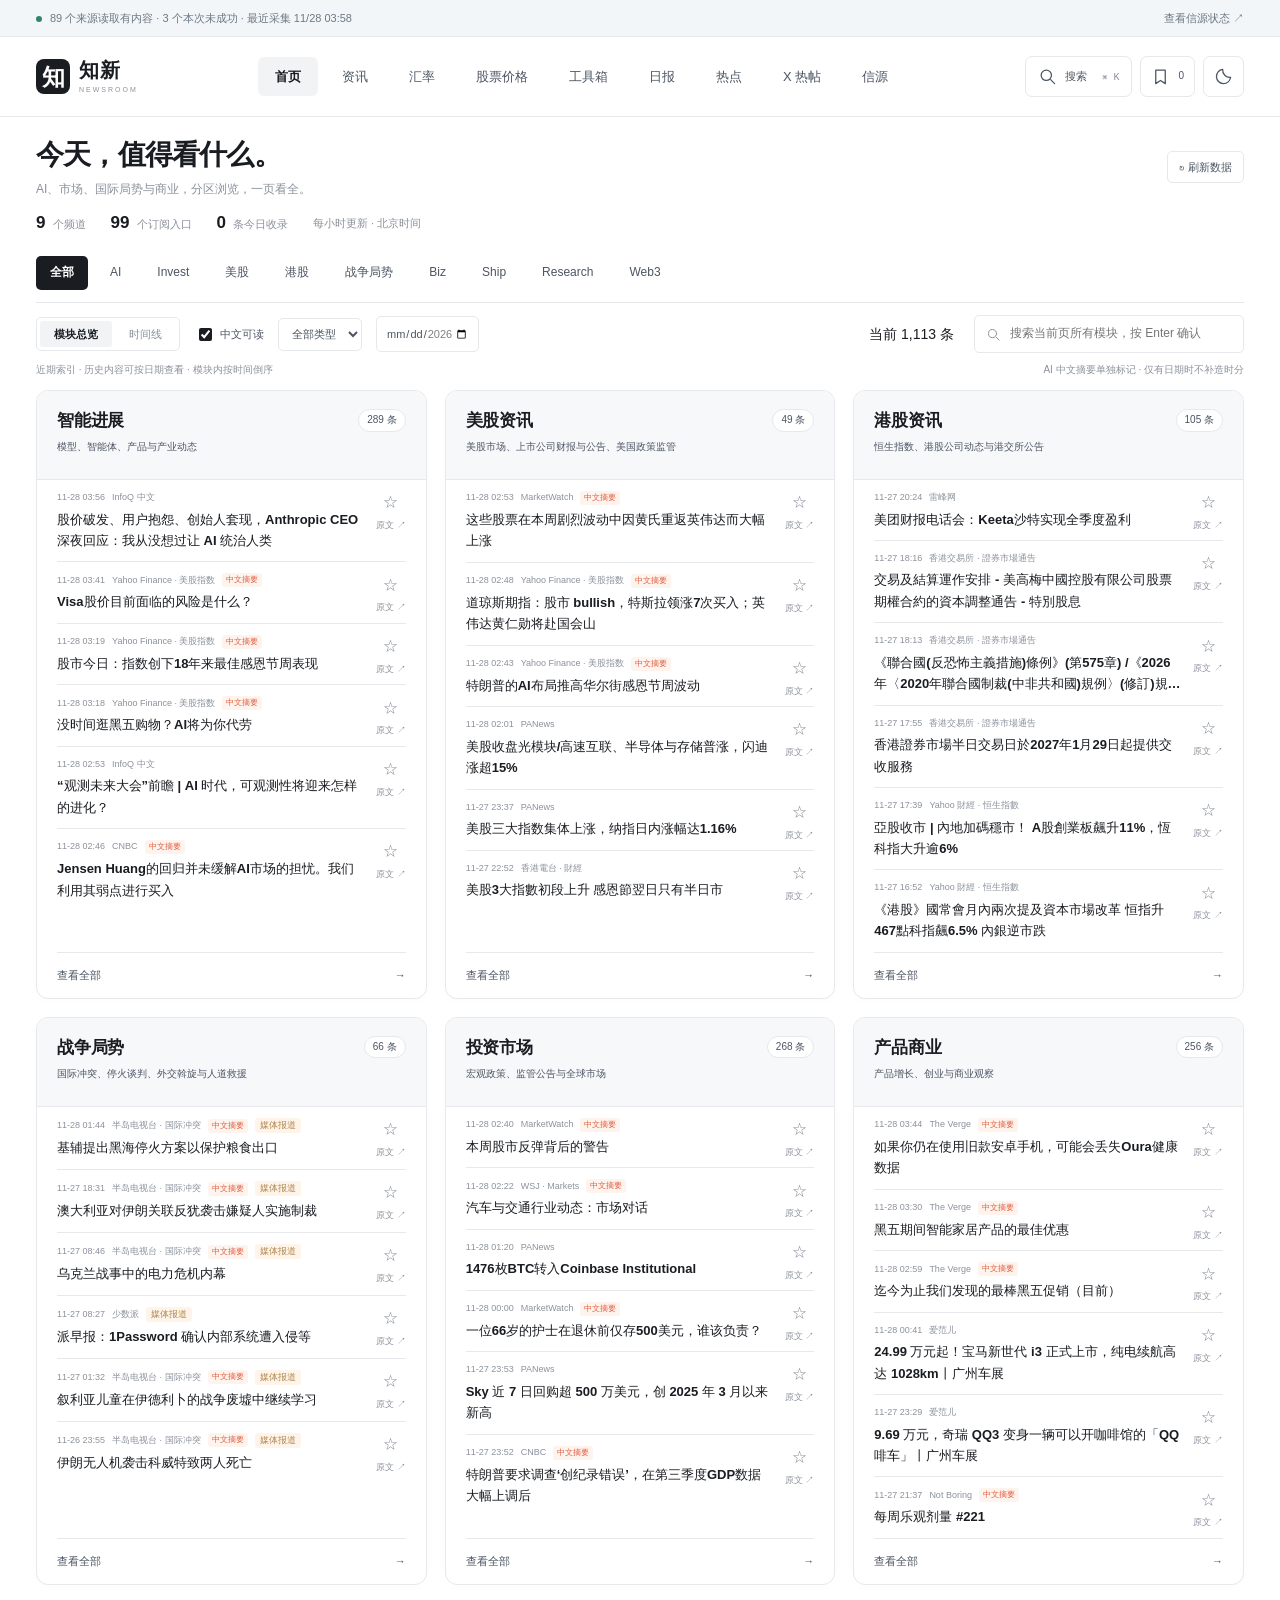
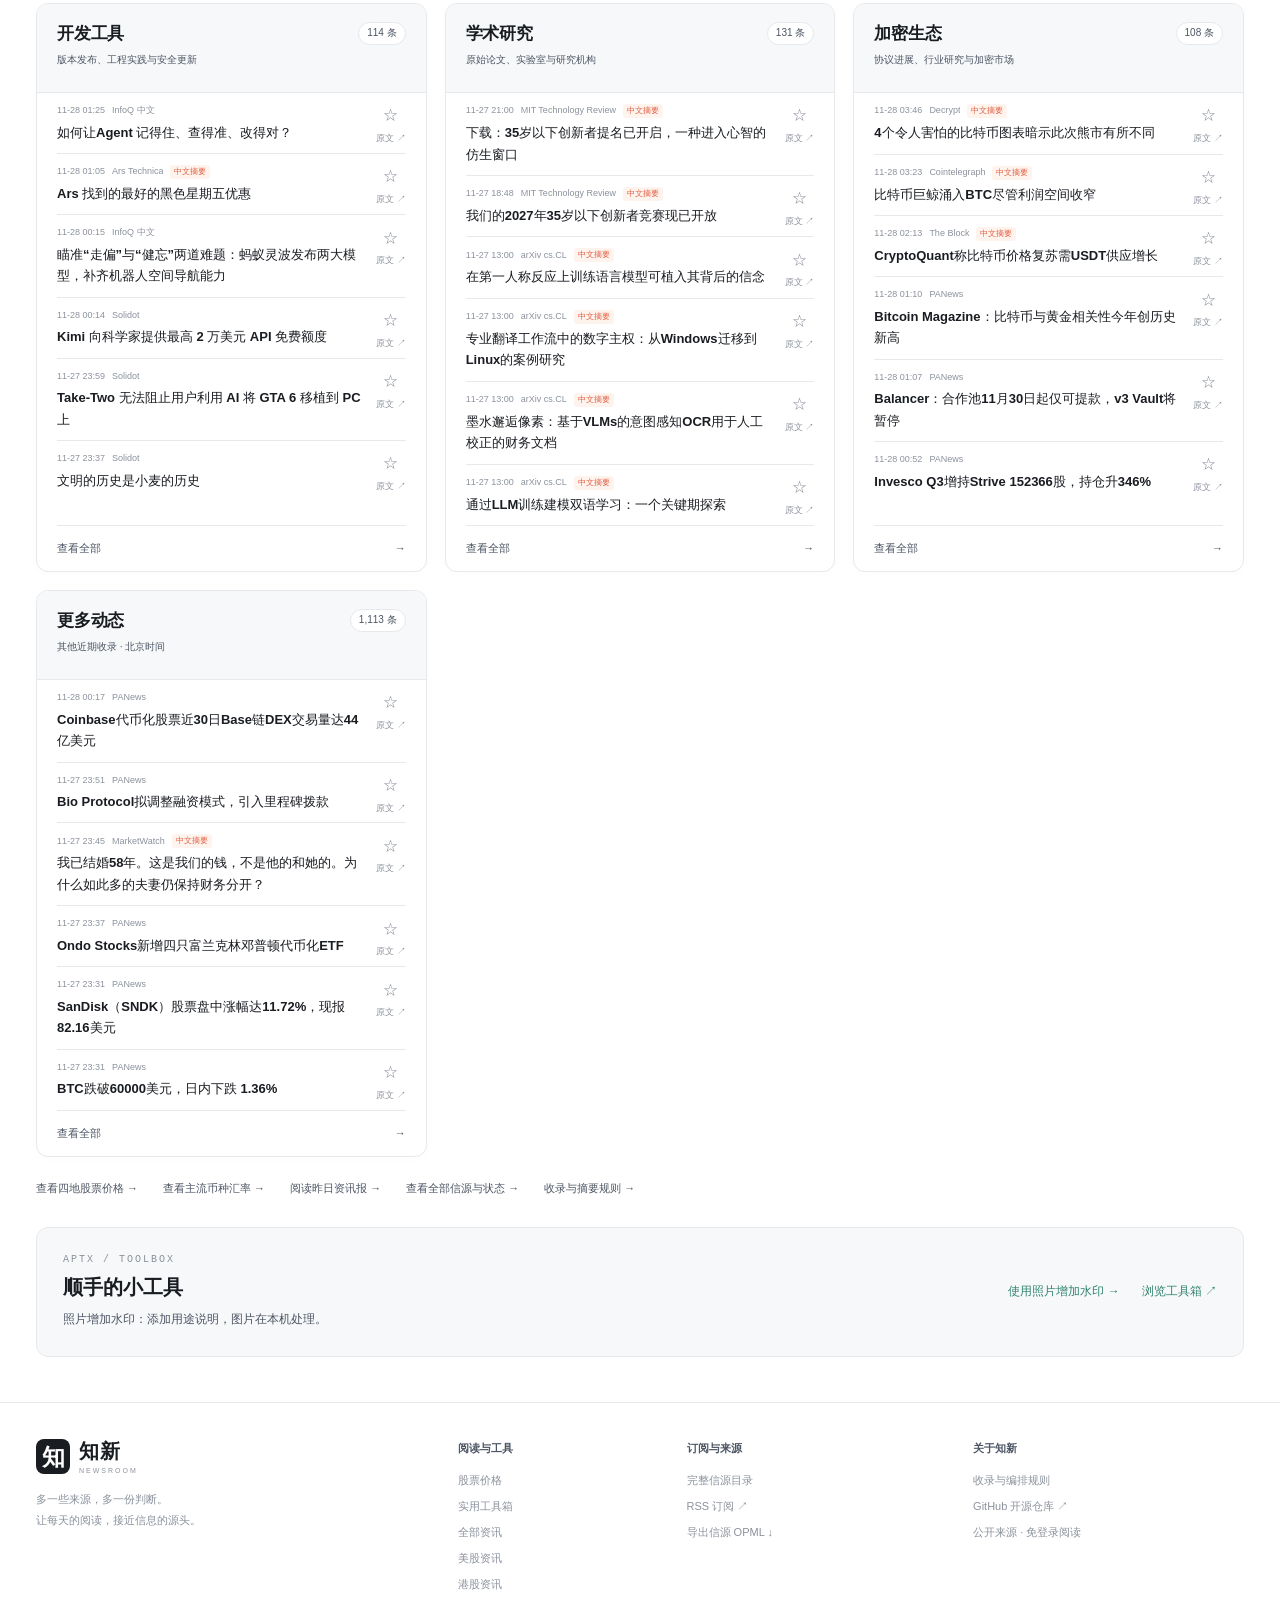
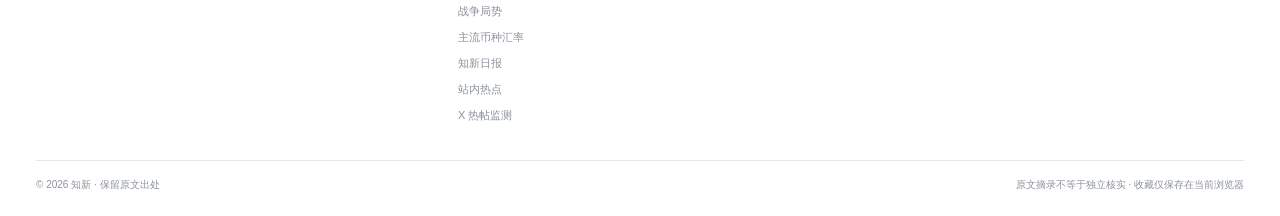
==== site/about/index.html @ 8f441225 "Refresh public AI sources" ====
<!doctype html>
<html lang="zh-CN">
<head><script>if(!document.querySelector("base")){const base=document.createElement("base");base.href="../";document.head.append(base);}</script>
  <script>if(!document.querySelector("base")){const base=document.createElement("base");base.href=new URL("./",location.href).href;document.head.append(base);}</script>
  <meta charset="utf-8">
  <meta name="viewport" content="width=device-width,initial-scale=1">
  <meta name="theme-color" content="#ffffff">
  <meta name="description" content="知新，多源资讯阅读站。汇集 AI、投资、美股、港股、战争局势、商业、开发工具、学术研究与 Web3，保留出处，按日归档。">
  <title>知新 · 多源资讯，每日有新知</title>
  <link rel="icon" href="data:image/svg+xml,%3Csvg xmlns='http://www.w3.org/2000/svg' viewBox='0 0 64 64'%3E%3Crect width='64' height='64' rx='14' fill='%23181a1d'/%3E%3Ctext x='12' y='46' font-size='42' fill='white'%3E知%3C/text%3E%3C/svg%3E">
  <link rel="alternate" type="application/rss+xml" title="知新资讯" href="./feed.xml">
  <link rel="stylesheet" href="./style.css?v=fdb960fe0c2c">
  <script src="./fx.js?v=73ebd5646b31" defer></script>
  <script src="./tools.js?v=283b28b69648" defer></script>
  <script src="./routing.js?v=66fdb86a15b0" defer></script>
  <script src="./stocks.js?v=11ef1272ff9c" defer></script>
  <script src="./app.js?v=699134f57a19" defer></script>
  <script id="fx-bootstrap" type="application/json">{"recent":{"schemaVersion":1,"status":"ok","asOf":"2026-11-27","previousDate":"2026-11-26","base":"EUR","checkedAt":"2026-11-27T19:58:29+00:00","lastSuccessfulAt":"2026-11-27T19:58:29+00:00","source":{"name":"欧洲央行 ECB","url":"https://www.ecb.europa.eu/stats/policy_and_exchange_rates/euro_reference_exchange_rates/html/index.en.html","dataUrl":"https://www.ecb.europa.eu/stats/eurofxref/eurofxref-hist-90d.xml"},"currencies":[{"code":"CNY","name":"人民币"},{"code":"USD","name":"美元"},{"code":"HKD","name":"港币"},{"code":"EUR","name":"欧元"},{"code":"JPY","name":"日元"},{"code":"GBP","name":"英镑"},{"code":"SGD","name":"新加坡元"},{"code":"AUD","name":"澳元"},{"code":"CAD","name":"加元"},{"code":"CHF","name":"瑞士法郎"},{"code":"KRW","name":"韩元"},{"code":"NZD","name":"新西兰元"},{"code":"THB","name":"泰铢"},{"code":"MYR","name":"马来西亚林吉特"},{"code":"INR","name":"印度卢比"}],"longHistory":{"status":"ok","startDate":"2016-01-04","asOf":"2026-11-27"}},"history":{"schemaVersion":1,"asOf":"2026-11-27","startDate":"2025-11-27","codes":["CNY","USD","HKD","JPY","GBP","SGD","AUD","CAD","CHF","KRW","NZD","THB","MYR","INR"],"rows":[["2025-11-27",8.2068,1.1586,9.0118,181.11,0.8754,1.5039,1.7753,1.6273,0.9337,1694.15,2.0277,37.336,4.7873,103.5815],["2025-11-28",8.1836,1.1566,9.002,180.57,0.8752,1.5008,1.7721,1.621,0.9318,1699.81,2.0247,37.237,4.7796,103.4905],["2025-12-01",8.2358,1.1646,9.0703,180.28,0.8778,1.5065,1.774,1.6259,0.9323,1706.31,2.0257,37.186,4.811,104.2823],["2025-12-02",8.2123,1.1614,9.0424,181.26,0.8796,1.5072,1.7723,1.6264,0.9346,1704.82,2.0294,37.182,4.7995,104.4705],["2025-12-03",8.2421,1.1668,9.0826,181.28,0.8766,1.5101,1.77,1.627,0.9336,1708.78,2.0292,37.209,4.8107,105.2075],["2025-12-04",8.2498,1.1666,9.0801,180.55,0.8745,1.5115,1.7657,1.6299,0.934,1716.69,2.0236,37.395,4.7971,104.843],["2025-12-05",8.2333,1.1645,9.0652,180.76,0.8727,1.5084,1.7546,1.623,0.9365,1714.82,2.0158,37.095,4.7873,104.733],["2025-12-08",8.2378,1.1655,9.0681,181.29,0.8746,1.5107,1.7549,1.609,0.9388,1708.85,2.013,37.121,4.7937,104.945],["2025-12-09",8.2207,1.1637,9.056,181.96,0.8735,1.5091,1.7532,1.6114,0.9385,1708.91,2.0111,37.07,4.7886,104.55],["2025-12-10",8.2165,1.1634,9.0532,182.32,0.8741,1.5079,1.7513,1.6108,0.9356,1710.16,2.0126,37.048,4.7909,104.6008],["2025-12-11",8.2678,1.1714,9.1154,182.25,0.8751,1.5147,1.7601,1.6164,0.9333,1723.29,2.0155,37.186,4.8145,105.8005],["2025-12-12",8.2759,1.1731,9.1332,182.99,0.8767,1.5152,1.7594,1.6139,0.9333,1732.81,2.0189,37.0,4.8103,106.1955],["2025-12-15",8.2824,1.1753,9.1462,182.32,0.8779,1.5148,1.7669,1.6169,0.9355,1721.99,2.029,36.993,4.8099,106.653],["2025-12-16",8.293,1.1776,9.1609,182.07,0.8764,1.5176,1.7737,1.6206,0.9351,1734.89,2.0346,37.071,4.8111,107.069],["2025-12-17",8.2569,1.1722,9.1207,182.38,0.8785,1.5142,1.7704,1.6165,0.9332,1734.13,2.0294,36.942,4.7925,105.9275],["2025-12-18",8.2517,1.1719,9.119,182.55,0.8746,1.5129,1.7734,1.6161,0.9316,1731.18,2.0324,36.862,4.7884,105.7785],["2025-12-19",8.2465,1.1712,9.113,184.15,0.876,1.5143,1.7739,1.6155,0.9318,1731.88,2.041,36.846,4.775,105.054],["2025-12-22",8.265,1.1745,9.1362,184.77,0.8742,1.515,1.7667,1.6168,0.9316,1738.72,2.0283,36.586,4.7896,105.29],["2025-12-23",8.2833,1.1786,9.1674,183.89,0.8729,1.5153,1.7607,1.6148,0.9287,1745.36,2.0189,36.666,4.7898,105.5479],["2025-12-24",8.2679,1.1787,9.1655,183.83,0.8729,1.5135,1.7587,1.6128,0.9284,1707.04,2.0197,36.593,4.7678,105.7755],["2025-12-29",8.2438,1.1766,9.1467,183.97,0.8726,1.5122,1.7583,1.6106,0.9293,1690.95,2.0295,36.992,4.777,105.776],["2025-12-30",8.2216,1.1757,9.1511,183.48,0.8712,1.5095,1.7543,1.6104,0.9293,1697.65,2.0278,36.935,4.7581,105.58],["2025-12-31",8.2262,1.175,9.1464,184.09,0.8726,1.5105,1.7581,1.6088,0.9314,1696.94,2.038,37.218,4.7682,105.5965],["2026-01-02",8.1973,1.1721,9.1329,183.94,0.8719,1.5077,1.7508,1.6097,0.9296,1693.53,2.0317,36.792,4.7517,105.719],["2026-01-05",8.1478,1.1664,9.0822,182.93,0.8676,1.5018,1.7492,1.6087,0.9289,1690.44,2.0296,36.596,4.7502,105.316],["2026-01-06",8.1766,1.1707,9.1172,183.14,0.8663,1.4984,1.7422,1.6129,0.9287,1695.93,2.0232,36.608,4.7378,105.5405],["2026-01-07",8.1685,1.1684,9.0976,182.91,0.8664,1.4972,1.7367,1.6135,0.9304,1691.47,2.02,36.606,4.7414,104.9835],["2026-01-08",8.1513,1.1675,9.0981,182.97,0.8687,1.4995,1.7433,1.6183,0.9312,1695.57,2.0313,36.823,4.743,104.988],["2026-01-09",8.1288,1.1642,9.0763,183.52,0.8677,1.4984,1.7441,1.6163,0.9314,1699.55,2.0339,36.632,4.7424,105.0335],["2026-01-12",8.1529,1.1692,9.1156,184.42,0.8674,1.5019,1.7409,1.6219,0.9313,1715.11,2.027,36.508,4.7499,105.419],["2026-01-13",8.1294,1.1654,9.0925,185.12,0.866,1.5006,1.7394,1.6172,0.9311,1717.89,2.0231,36.681,4.7286,105.1478],["2026-01-14",8.1247,1.1651,9.0841,184.82,0.8668,1.5007,1.745,1.6169,0.9333,1719.0,2.0303,36.672,4.7163,105.2118],["2026-01-15",8.0988,1.1624,9.0657,184.31,0.8674,1.4969,1.7382,1.6162,0.9314,1706.77,2.0246,36.494,4.715,104.9647],["2026-01-16",8.0967,1.1617,9.0613,183.67,0.867,1.4962,1.7344,1.6135,0.9313,1711.1,2.0179,36.535,4.7136,105.397],["2026-01-19",8.0991,1.1631,9.0685,183.69,0.8671,1.4946,1.7342,1.6149,0.9282,1713.48,2.0098,36.353,4.7164,105.6965],["2026-01-20",8.1614,1.1728,9.1456,185.18,0.8722,1.5045,1.742,1.6215,0.9268,1731.99,2.0098,36.456,4.7551,106.677],["2026-01-21",8.1749,1.1739,9.1532,185.23,0.8744,1.5045,1.734,1.6192,0.9268,1719.32,2.0019,36.47,4.7508,107.5775],["2026-01-22",8.1658,1.1706,9.1283,185.88,0.8722,1.5026,1.7197,1.6171,0.9283,1718.11,1.991,36.675,4.7292,107.216],["2026-01-23",8.1778,1.1742,9.1561,185.71,0.8681,1.5016,1.7104,1.6161,0.9277,1723.2,1.9855,36.594,4.7033,107.864],["2026-01-26",8.2312,1.1836,9.2289,182.52,0.8675,1.5044,1.7133,1.623,0.9223,1713.58,1.9877,36.869,4.6936,108.6115],["2026-01-27",8.2964,1.1929,9.3046,182.92,0.8683,1.5096,1.7167,1.6316,0.9197,1719.21,1.9907,37.022,4.7149,109.288],["2026-01-28",8.3176,1.1974,9.3415,182.76,0.8685,1.5108,1.7107,1.6242,0.9188,1710.88,1.9859,37.251,4.6926,110.093],["2026-01-29",8.3132,1.1968,9.3407,183.48,0.8662,1.5128,1.6935,1.6186,0.9182,1712.42,1.9689,37.34,4.7004,110.007],["2026-01-30",8.2834,1.1919,9.3067,183.59,0.8662,1.5111,1.7001,1.612,0.9157,1719.47,1.966,37.455,4.7044,109.5825],["2026-02-02",8.221,1.184,9.2484,183.59,0.8658,1.5055,1.7042,1.6157,0.9199,1719.74,1.9705,37.432,4.6673,108.417],["2026-02-03",8.1877,1.1801,9.2201,183.92,0.8623,1.4994,1.683,1.6116,0.9173,1709.44,1.9532,37.25,4.6407,106.371],["2026-02-04",8.2051,1.182,9.2334,185.15,0.8616,1.5027,1.6814,1.6138,0.9168,1720.7,1.9602,37.39,4.6476,106.8698],["2026-02-05",8.1869,1.1798,9.2171,185.11,0.8691,1.5021,1.6922,1.6144,0.9161,1728.58,1.9676,37.488,4.6567,106.546],["2026-02-06",8.1838,1.1794,9.2152,185.27,0.8679,1.5016,1.688,1.6118,0.9175,1730.68,1.9673,37.269,4.6557,106.9265],["2026-02-09",8.2281,1.1886,9.2888,185.65,0.8701,1.5067,1.6843,1.6174,0.915,1737.79,1.9685,37.055,4.6765,107.8375],["2026-02-10",8.2245,1.1894,9.2983,184.51,0.8695,1.5061,1.683,1.6141,0.9123,1738.48,1.9687,37.151,4.6666,107.6878],["2026-02-11",8.2245,1.19,9.3013,182.79,0.8699,1.5027,1.6737,1.6138,0.9136,1727.84,1.9637,36.991,4.6589,107.9515],["2026-02-12",8.1944,1.1874,9.2815,182.52,0.8711,1.4984,1.6678,1.6128,0.9142,1707.82,1.9588,36.809,4.6338,107.565],["2026-02-13",8.195,1.1862,9.2725,181.83,0.8716,1.4992,1.6824,1.6161,0.9121,1715.78,1.9693,36.861,4.6351,107.481],["2026-02-16",8.1902,1.1855,9.265,181.79,0.869,1.4962,1.6731,1.6155,0.9129,1708.8,1.9623,36.863,4.6235,107.5625],["2026-02-17",8.1702,1.1826,9.2428,181.06,0.8733,1.4946,1.6776,1.6149,0.9116,1709.83,1.9623,37.021,4.6121,107.2565],["2026-02-18",8.1833,1.1845,9.2565,181.99,0.8724,1.4971,1.6748,1.6164,0.9124,1712.66,1.973,37.016,4.6196,107.425],["2026-02-19",8.1197,1.1753,9.1846,182.05,0.8738,1.4916,1.6698,1.6107,0.9119,1703.81,1.9728,36.722,4.5937,107.183],["2026-02-20",8.1294,1.1767,9.1961,182.63,0.8728,1.4931,1.6697,1.6112,0.9132,1705.81,1.9763,36.719,4.5927,107.0155],["2026-02-23",8.1412,1.1784,9.2136,182.44,0.8734,1.4923,1.6669,1.6132,0.9145,1701.08,1.975,36.56,4.5852,107.115],["2026-02-24",8.1046,1.1777,9.2126,183.53,0.8731,1.4925,1.6718,1.6148,0.912,1699.77,1.9783,36.573,4.586,107.0865],["2026-02-25",8.095,1.1784,9.2157,184.7,0.8714,1.4906,1.6617,1.6133,0.913,1682.64,1.9727,36.642,4.5852,107.167],["2026-02-26",8.0823,1.1814,9.2417,184.37,0.8719,1.4922,1.6592,1.6155,0.914,1684.25,1.9721,36.694,4.5909,107.421],["2026-02-27",8.0961,1.1805,9.2359,184.13,0.8763,1.4942,1.6612,1.6139,0.9104,1702.25,1.9731,36.696,4.5933,107.5205],["2026-03-02",8.0512,1.1698,9.1509,184.19,0.8739,1.49,1.6579,1.5991,0.9117,1710.38,1.9709,36.86,4.5938,107.317],["2026-03-03",8.017,1.1606,9.0552,182.98,0.8717,1.4833,1.6534,1.5883,0.9107,1715.95,1.9688,36.861,4.5797,106.9525],["2026-03-04",8.0347,1.1649,9.1064,183.02,0.8705,1.4844,1.6503,1.591,0.9082,1706.34,1.9674,36.671,4.5915,107.2678],["2026-03-05",8.0177,1.1618,9.0863,183.03,0.8695,1.4839,1.649,1.5828,0.9064,1714.57,1.9623,36.788,4.581,106.4773],["2026-03-06",7.9825,1.1561,9.04,182.57,0.86693,1.481,1.6501,1.5782,0.9045,1717.02,1.9687,36.966,4.562,106.1745],["2026-03-09",7.9929,1.1555,9.0311,183.15,0.8653,1.4792,1.6465,1.568,0.9008,1716.06,1.9563,37.057,4.5792,106.65],["2026-03-10",8.0057,1.1641,9.1075,183.67,0.86545,1.481,1.6355,1.5777,0.9027,1711.37,1.9596,36.815,4.5691,107.05],["2026-03-11",7.9518,1.1581,9.0642,183.63,0.86363,1.4757,1.6195,1.5742,0.9031,1710.64,1.9571,36.787,4.5357,106.629],["2026-03-12",7.9316,1.1547,9.038,183.43,0.86243,1.4726,1.619,1.5706,0.9028,1709.93,1.9588,36.875,4.5345,106.4745],["2026-03-13",7.9145,1.1476,8.9827,182.85,0.86503,1.4685,1.6293,1.5726,0.9034,1711.87,1.9691,36.953,4.5198,106.0205],["2026-03-16",7.9154,1.1478,8.9881,182.66,0.86408,1.4676,1.6272,1.5703,0.9041,1711.08,1.9647,37.143,4.5114,105.8818],["2026-03-17",7.9412,1.1531,9.0355,183.29,0.8643,1.4723,1.6227,1.5804,0.9068,1714.87,1.9693,37.268,4.5178,106.5055],["2026-03-18",7.9214,1.15,9.0135,183.49,0.86393,1.4734,1.6305,1.5774,0.9073,1729.08,1.9763,37.565,4.504,106.83],["2026-03-19",7.9279,1.1489,8.9966,182.46,0.86388,1.4744,1.6403,1.577,0.9121,1725.2,1.98,37.805,4.5259,107.133],["2026-03-20",7.9664,1.1555,9.0545,183.46,0.86438,1.4793,1.6351,1.5849,0.9096,1734.17,1.9723,37.854,4.5521,108.175],["2026-03-23",7.9916,1.1596,9.0819,183.86,0.8642,1.4791,1.6519,1.5896,0.9124,1724.93,1.9836,37.403,4.5682,108.099],["2026-03-24",7.977,1.1572,9.0575,183.91,0.86541,1.4819,1.6652,1.591,0.9145,1734.48,1.9895,37.794,4.5785,108.597],["2026-03-25",7.9979,1.1592,9.0637,184.27,0.86558,1.4829,1.6647,1.5977,0.9153,1735.94,1.9921,37.778,4.5962,108.9005],["2026-03-26",7.9737,1.1539,9.0281,184.19,0.86515,1.4821,1.6693,1.5964,0.9151,1738.14,1.9958,37.963,4.6087,108.6045],["2026-03-27",7.9626,1.1517,9.0223,184.16,0.8672,1.4831,1.6731,1.5974,0.9178,1740.79,2.0019,37.949,4.6218,109.1945],["2026-03-30",7.937,1.1484,8.9969,183.12,0.86803,1.4812,1.674,1.5987,0.9187,1742.93,2.0068,37.731,4.6258,108.7686],["2026-03-31",7.9341,1.1498,9.0136,183.39,0.86833,1.4811,1.6693,1.6022,0.9194,1753.22,2.0061,37.667,4.6555,107.8788],["2026-04-01",7.9771,1.1605,9.0955,183.73,0.87113,1.4875,1.6689,1.6124,0.9191,1746.33,2.0102,37.728,4.6733,108.424],["2026-04-02",7.9495,1.1525,9.0325,183.94,0.87253,1.4834,1.6771,1.603,0.9213,1747.94,2.0191,37.762,4.6549,107.3],["2026-04-07",7.9251,1.1557,9.0564,184.73,0.87258,1.4847,1.6665,1.6078,0.9242,1730.56,2.0267,37.687,4.6586,107.4895],["2026-04-08",7.9948,1.1706,9.1685,185.13,0.86893,1.49,1.6589,1.6225,0.9223,1725.73,2.0055,37.313,4.6543,107.9533],["2026-04-09",7.9863,1.1685,9.1551,185.7,0.87053,1.4891,1.6593,1.6175,0.924,1728.78,2.0019,37.503,4.6541,108.2738],["2026-04-10",7.9967,1.1711,9.1729,186.43,0.87105,1.4919,1.6561,1.6187,0.9241,1737.06,2.0034,37.592,4.6434,108.7795],["2026-04-13",7.9827,1.1684,9.1507,186.75,0.87058,1.4912,1.661,1.6177,0.9242,1740.86,2.0081,37.728,4.6444,109.047],["2026-04-14",8.0379,1.1793,9.2372,187.33,0.86913,1.4993,1.6558,1.6225,0.921,1734.18,1.9992,37.791,4.6594,109.7765],["2026-04-15",8.0353,1.178,9.2289,187.41,0.86935,1.4991,1.6507,1.6235,0.922,1740.02,1.9978,37.808,4.659,110.0695],["2026-04-16",8.0368,1.1782,9.2195,187.31,0.86993,1.4985,1.6425,1.6174,0.923,1739.62,1.9986,37.685,4.6586,109.8595],["2026-04-17",8.0483,1.1797,9.2382,187.72,0.87168,1.5009,1.6438,1.6129,0.9231,1744.76,2.0032,37.839,4.6628,109.5025],["2026-04-20",8.0176,1.176,9.2105,186.88,0.87045,1.4952,1.6432,1.6105,0.9189,1729.01,2.0003,37.72,4.6481,109.4525],["2026-04-21",8.0202,1.1767,9.214,187.14,0.87035,1.4961,1.6423,1.607,0.9172,1729.57,1.9907,37.696,4.6491,110.0275],["2026-04-22",8.0071,1.1733,9.1892,186.81,0.86903,1.4945,1.6404,1.6034,0.9175,1734.2,1.9866,37.786,4.6375,110.0605],["2026-04-23",7.9928,1.1694,9.16,186.5,0.86575,1.4919,1.6347,1.5986,0.9177,1729.96,1.9861,37.836,4.6349,110.052],["2026-04-24",8.0067,1.1712,9.1763,186.71,0.86803,1.4949,1.6393,1.6023,0.9199,1729.91,1.9939,37.918,4.6438,110.3885],["2026-04-27",8.0165,1.1749,9.208,187.06,0.8658,1.4954,1.6337,1.5979,0.921,1728.54,1.9851,37.946,4.6438,110.6745],["2026-04-28",7.9877,1.168,9.1527,186.58,0.86715,1.493,1.6327,1.5974,0.9238,1725.01,1.9905,38.024,4.6159,110.426],["2026-04-29",7.9993,1.1706,9.1736,187.05,0.86643,1.4952,1.6344,1.6007,0.9236,1730.59,1.9981,38.226,4.6268,111.0315],["2026-04-30",7.991,1.1702,9.1662,183.21,0.86625,1.4934,1.6371,1.5994,0.919,1728.39,1.9957,38.084,4.6457,111.0695],["2026-05-04",7.9914,1.17,9.1647,183.83,0.86358,1.4927,1.6289,1.593,0.9173,1722.28,1.9874,38.171,4.625,111.2585],["2026-05-05",7.9818,1.1686,9.1577,184.42,0.86343,1.4925,1.6299,1.591,0.9165,1721.29,1.9876,38.143,4.6306,111.35],["2026-05-06",8.0113,1.1762,9.2163,183.74,0.8637,1.4917,1.6238,1.5999,0.9165,1703.26,1.9713,37.856,4.6166,111.2865],["2026-05-07",8.0058,1.177,9.218,184.07,0.8641,1.4898,1.6219,1.604,0.9157,1707.4,1.9686,37.835,4.6021,110.938],["2026-05-08",7.9989,1.1761,9.2067,184.37,0.8641,1.4911,1.6259,1.6063,0.9156,1725.08,1.9735,37.897,4.6115,111.1285],["2026-05-11",7.9961,1.1765,9.2112,184.87,0.86488,1.4938,1.6249,1.6079,0.9163,1732.87,1.9785,38.136,4.6148,112.1385],["2026-05-12",7.9726,1.1738,9.1887,184.98,0.86803,1.4937,1.6252,1.6088,0.9172,1747.64,1.9743,38.055,4.6177,112.2585],["2026-05-13",7.9556,1.1715,9.1735,184.83,0.86713,1.4904,1.6158,1.6039,0.9155,1743.87,1.9749,37.88,4.6046,112.0793],["2026-05-14",7.94,1.1702,9.1662,184.83,0.86618,1.4901,1.6162,1.606,0.915,1745.62,1.9734,37.815,4.6006,112.0675],["2026-05-15",7.9194,1.1628,9.1065,184.36,0.8705,1.4884,1.6265,1.5995,0.9144,1743.76,1.9908,37.989,4.5942,111.594],["2026-05-18",7.9209,1.1648,9.1211,184.93,0.8702,1.4895,1.6256,1.6006,0.9144,1744.64,1.9858,37.967,4.6324,112.2285],["2026-05-19",7.9087,1.162,9.1015,184.89,0.86671,1.4887,1.6327,1.5985,0.915,1753.17,1.988,37.951,4.6219,112.1815],["2026-05-20",7.8912,1.16,9.0861,184.48,0.86555,1.4852,1.6271,1.5959,0.9165,1746.31,1.9841,37.903,4.6052,112.317],["2026-05-21",7.8899,1.1599,9.0873,184.59,0.86433,1.4848,1.6273,1.5972,0.9145,1749.99,1.9802,37.911,4.5961,111.5885],["2026-05-22",7.8791,1.1595,9.0865,184.53,0.86418,1.4846,1.6283,1.6002,0.9119,1759.6,1.9817,37.875,4.6009,110.9585],["2026-05-25",7.899,1.1643,9.1214,185.04,0.86255,1.4873,1.624,1.6082,0.9099,1762.46,1.982,37.816,4.6019,110.887],["2026-05-26",7.8939,1.1634,9.1161,185.22,0.86375,1.4866,1.6236,1.6069,0.9136,1751.27,1.9913,37.997,4.6129,111.32],["2026-05-27",7.8923,1.1637,9.1173,185.52,0.86618,1.4869,1.6321,1.6099,0.9153,1745.2,1.9774,37.96,4.6141,111.365],["2026-05-28",7.8762,1.1617,9.1015,185.24,0.86665,1.4865,1.6318,1.6094,0.9167,1745.84,1.9713,37.988,4.6212,111.1705],["2026-05-29",7.8793,1.1644,9.1238,185.45,0.86723,1.487,1.6238,1.6074,0.9111,1753.9,1.9491,37.866,4.6168,110.6195],["2026-06-01",7.8786,1.1646,9.1271,185.74,0.86493,1.4881,1.6234,1.6106,0.9128,1756.96,1.9558,37.914,4.6176,110.629],["2026-06-02",7.8778,1.1649,9.1298,186.09,0.86465,1.4892,1.6221,1.6119,0.9149,1767.33,1.9618,37.958,4.6188,110.9845],["2026-06-03",7.862,1.1614,9.1012,185.66,0.8637,1.489,1.6218,1.6094,0.9167,1778.09,1.9695,38.007,4.6392,111.1575],["2026-06-04",7.8848,1.164,9.1185,186.01,0.8649,1.4929,1.6297,1.6176,0.9168,1783.85,1.9791,37.949,4.6711,111.4945],["2026-06-05",7.8752,1.164,9.1185,186.08,0.86433,1.4939,1.6301,1.6159,0.9175,1793.64,1.9806,37.987,4.6886,110.5215],["2026-06-08",7.8263,1.154,9.0427,184.6,0.8636,1.4855,1.6311,1.6083,0.9187,1763.26,1.9792,37.811,4.7008,110.4475],["2026-06-09",7.8367,1.1573,9.0691,185.35,0.8634,1.4873,1.6391,1.6111,0.9206,1765.44,1.981,37.994,4.6998,110.3495],["2026-06-10",7.8243,1.1539,9.0426,185.19,0.86228,1.4866,1.6475,1.6073,0.9222,1759.12,1.9879,38.027,4.6964,109.9275],["2026-06-11",7.8191,1.1537,9.041,185.21,0.8633,1.4857,1.6487,1.6127,0.9221,1764.62,1.994,38.014,4.6921,110.484],["2026-06-12",7.822,1.1567,9.0633,185.3,0.86305,1.4854,1.6442,1.618,0.9217,1758.43,1.986,37.876,4.6933,110.0195],["2026-06-15",7.8429,1.1607,9.093,185.93,0.86483,1.4882,1.6424,1.6228,0.9212,1757.65,1.9882,37.781,4.7014,109.9355],["2026-06-16",7.8334,1.1594,9.0821,185.94,0.86471,1.4866,1.6411,1.6248,0.9224,1749.36,1.9906,37.698,4.7164,109.6335],["2026-06-17",7.8349,1.1591,9.0821,185.82,0.86463,1.4876,1.6418,1.6241,0.9193,1758.45,1.9952,37.804,4.7152,109.5745],["2026-06-18",7.7609,1.1461,8.9827,184.44,0.86638,1.4795,1.6362,1.6189,0.9218,1763.72,1.9889,37.581,4.7191,108.1155],["2026-06-19",7.7624,1.1467,8.9887,184.88,0.86653,1.4804,1.6348,1.6228,0.9248,1757.1,1.9967,37.681,4.7439,108.1675],["2026-06-22",7.7612,1.1456,8.981,185.33,0.86468,1.481,1.6346,1.6223,0.9257,1760.88,1.9991,37.702,4.7531,108.473],["2026-06-23",7.7303,1.1392,8.9313,184.02,0.862,1.4763,1.6423,1.6162,0.9225,1749.98,2.0065,37.821,4.7169,107.928],["2026-06-24",7.7236,1.134,8.891,183.35,0.86165,1.4722,1.6436,1.614,0.9216,1753.65,2.0096,37.91,4.6925,107.3605],["2026-06-25",7.7105,1.1342,8.8928,183.57,0.86183,1.4719,1.6454,1.6151,0.9223,1749.98,2.0115,37.882,4.6701,107.0635],["2026-06-26",7.7506,1.1401,8.9408,184.3,0.86253,1.4755,1.6518,1.6169,0.9218,1751.73,2.0181,38.051,4.6602,107.6305],["2026-06-29",7.7492,1.1406,8.9449,184.62,0.86215,1.4754,1.6531,1.6201,0.9222,1760.8,2.0175,37.919,4.6434,107.838],["2026-06-30",7.7314,1.1394,8.935,185.08,0.86178,1.4754,1.6544,1.622,0.9224,1767.08,2.0136,37.862,4.6544,107.8565],["2026-07-01",7.7342,1.1383,8.9287,185.21,0.85973,1.4762,1.6518,1.6191,0.9234,1773.57,2.0069,38.002,4.6602,108.4215],["2026-07-02",7.7388,1.1399,8.9414,184.19,0.85665,1.4756,1.6546,1.6203,0.92,1765.53,2.0101,37.976,4.6508,108.7435],["2026-07-03",7.7634,1.1448,8.9791,184.48,0.8572,1.4774,1.65,1.6258,0.919,1752.95,2.0049,37.933,4.6605,109.002],["2026-07-06",7.7573,1.1415,8.9528,185.31,0.85538,1.4765,1.6462,1.6236,0.9201,1747.72,2.0079,38.04,4.663,108.9035],["2026-07-07",7.767,1.1433,8.9661,185.09,0.85411,1.4764,1.6455,1.6255,0.9218,1731.47,2.0088,38.026,4.6532,108.582],["2026-07-08",7.755,1.1404,8.9395,185.3,0.85435,1.4757,1.6471,1.6176,0.9222,1720.95,2.0019,38.141,4.6494,108.9765],["2026-07-09",7.7712,1.1435,8.9605,185.72,0.85363,1.4784,1.6478,1.6202,0.9227,1729.49,1.9916,38.244,4.662,109.0765],["2026-07-10",7.7433,1.143,8.9611,185.02,0.85155,1.4757,1.6447,1.6177,0.9223,1720.12,1.9808,38.079,4.652,108.9665],["2026-07-13",7.7427,1.1424,8.9548,185.23,0.8533,1.4765,1.6454,1.6148,0.9253,1706.85,1.977,38.139,4.6507,109.2375],["2026-07-14",7.7327,1.1405,8.9387,185.01,0.85215,1.4743,1.6428,1.6095,0.9257,1705.61,1.9662,38.235,4.651,109.7215],["2026-07-15",7.7268,1.1406,8.9412,185.22,0.85093,1.4739,1.6335,1.6053,0.9256,1701.97,1.9608,38.375,4.6514,109.794],["2026-07-16",7.7596,1.1467,8.9898,185.99,0.84873,1.4782,1.6362,1.6082,0.925,1696.49,1.9583,38.489,4.6699,110.4895],["2026-07-17",7.7501,1.1435,8.9653,185.65,0.85098,1.4765,1.6394,1.6035,0.9228,1698.46,1.9609,38.462,4.6826,110.102],["2026-07-20",7.7319,1.1426,8.9587,185.54,0.84888,1.4749,1.6307,1.6032,0.9236,1692.4,1.952,38.42,4.6761,110.1985],["2026-07-21",7.7255,1.1418,8.9525,185.82,0.85205,1.4734,1.6276,1.6069,0.9259,1688.04,1.9533,38.439,4.6688,109.882],["2026-07-22",7.7266,1.1408,8.9443,186.03,0.8534,1.473,1.6312,1.6071,0.9268,1688.78,1.9608,38.57,4.6624,110.167],["2026-07-23",7.7127,1.1392,8.9328,186.23,0.85318,1.4711,1.6291,1.6034,0.9295,1677.72,1.9689,38.533,4.6582,110.0255],["2026-07-24",7.7047,1.1377,8.9225,186.38,0.85388,1.4687,1.6281,1.6026,0.9302,1662.18,1.9656,38.329,4.6543,109.865],["2026-07-27",7.7059,1.1389,8.9313,186.37,0.85524,1.4696,1.6271,1.6064,0.9284,1674.31,1.9663,38.244,4.653,109.2425],["2026-07-28",7.6969,1.1367,8.9136,186.32,0.8555,1.4702,1.6312,1.6036,0.9319,1658.96,1.9693,38.204,4.6514,108.961],["2026-07-29",7.7,1.138,8.9246,186.27,0.85635,1.471,1.6397,1.6051,0.9332,1652.77,1.9709,38.157,4.6539,108.8475],["2026-07-30",7.7521,1.1476,9.0018,186.99,0.85715,1.4775,1.6439,1.6119,0.9324,1645.31,1.9646,38.496,4.6851,109.808],["2026-07-31",7.7539,1.1485,9.0079,184.03,0.85573,1.4757,1.6365,1.6126,0.9304,1657.99,1.9589,38.435,4.6933,109.5495],["2026-08-03",7.7891,1.1535,9.0464,180.73,0.85633,1.4783,1.6463,1.6181,0.932,1646.1,1.9636,38.452,4.7242,109.9725],["2026-08-04",7.7767,1.1515,9.0316,181.26,0.85639,1.4767,1.6377,1.6191,0.9319,1643.32,1.9568,38.385,4.7125,109.8285],["2026-08-05",7.7989,1.1554,9.0619,182.08,0.8572,1.4806,1.6385,1.623,0.9345,1644.97,1.968,38.29,4.7291,109.9045],["2026-08-06",7.7898,1.1542,9.0542,182.17,0.85705,1.4798,1.639,1.6156,0.9346,1643.09,1.9619,38.164,4.7201,109.9085],["2026-08-07",7.7834,1.1535,9.0491,182.64,0.85765,1.4775,1.6384,1.616,0.9347,1633.3,1.9646,38.129,4.719,109.8275],["2026-08-10",7.7931,1.1555,9.0653,183.31,0.85565,1.4785,1.6359,1.6108,0.934,1636.9,1.9613,38.146,4.7266,110.1228],["2026-08-11",7.7841,1.154,9.0546,183.72,0.85483,1.4773,1.6336,1.6084,0.9351,1629.64,1.9626,38.203,4.7227,110.1375],["2026-08-12",7.785,1.1545,9.0594,183.67,0.85358,1.4766,1.6327,1.6077,0.9366,1636.08,1.9675,38.168,4.7167,110.069],["2026-08-13",7.7774,1.1534,9.0506,183.77,0.8549,1.4765,1.6356,1.6089,0.9373,1638.16,1.9735,38.212,4.7139,110.0815],["2026-08-14",7.7977,1.1567,9.077,183.93,0.8545,1.4784,1.6333,1.6049,0.939,1632.42,1.9642,38.316,4.7263,110.3818],["2026-08-17",7.813,1.1593,9.0951,184.59,0.855,1.4797,1.6271,1.6067,0.9389,1636.83,1.9593,38.286,4.7097,110.8375],["2026-08-18",7.8049,1.1576,9.0799,184.87,0.85585,1.4791,1.6278,1.606,0.9406,1632.3,1.9672,38.27,4.6987,110.7673],["2026-08-19",7.8197,1.1605,9.1002,184.62,0.85608,1.481,1.6401,1.6098,0.9402,1614.81,1.9738,38.372,4.7087,111.1265],["2026-08-20",7.8538,1.1681,9.1624,185.45,0.85725,1.486,1.6438,1.6085,0.9333,1631.08,1.9657,38.448,4.7238,111.7985],["2026-08-21",7.8624,1.1699,9.1726,185.66,0.8567,1.4838,1.6321,1.6074,0.9353,1619.41,1.9541,38.226,4.7246,111.9595],["2026-08-24",7.8414,1.1664,9.1408,185.6,0.8555,1.4819,1.6287,1.6154,0.9362,1614.6,1.9567,38.124,4.7152,111.6875],["2026-08-25",7.8366,1.1662,9.1407,185.7,0.8555,1.4814,1.6303,1.6163,0.9361,1612.94,1.9547,38.176,4.7196,111.276],["2026-08-26",7.8422,1.1669,9.1463,185.62,0.85613,1.4817,1.6241,1.6176,0.938,1614.39,1.9582,38.21,4.6985,111.3475],["2026-08-27",7.8258,1.1645,9.1282,185.61,0.8574,1.4804,1.6196,1.6151,0.9376,1607.45,1.9566,38.26,4.6964,111.2575],["2026-08-28",7.8251,1.1643,9.1276,185.92,0.8572,1.4802,1.6183,1.613,0.9364,1600.39,1.9585,38.37,4.6875,111.0585],["2026-08-31",7.7922,1.1596,9.0888,185.22,0.85648,1.4758,1.6191,1.6102,0.9376,1586.37,1.9599,38.458,4.6685,110.361],["2026-09-01",7.7911,1.159,9.0877,185.63,0.85655,1.4759,1.623,1.6096,0.9394,1593.17,1.9674,38.554,4.6818,110.0485],["2026-09-02",7.7822,1.1578,9.0801,184.78,0.8587,1.4741,1.6199,1.6122,0.9424,1577.57,1.9868,38.468,4.6839,109.962],["2026-09-03",7.8042,1.1615,9.1078,181.21,0.86055,1.4725,1.6147,1.6019,0.939,1576.49,1.978,38.312,4.6942,109.75],["2026-09-04",7.7994,1.1622,9.112,181.59,0.85898,1.4724,1.6134,1.6038,0.9405,1569.38,1.9755,38.26,4.7005,109.8165],["2026-09-07",7.7995,1.1622,9.1119,179.85,0.85894,1.4716,1.6109,1.6062,0.9405,1566.56,1.978,38.231,4.7023,109.821],["2026-09-08",7.7936,1.1614,9.1068,179.2,0.8574,1.4701,1.6098,1.6033,0.9425,1558.22,1.9877,38.227,4.717,110.1315],["2026-09-09",7.8159,1.1652,9.1378,178.59,0.85898,1.4721,1.6128,1.6043,0.9404,1556.94,1.9903,38.306,4.7424,110.8225],["2026-09-10",7.79,1.1616,9.1083,179.09,0.85915,1.4711,1.6167,1.6049,0.9432,1560.96,1.994,38.327,4.7225,110.8645],["2026-09-11",7.7762,1.1592,9.0904,178.56,0.85815,1.4697,1.6161,1.6064,0.9451,1556.56,1.9914,38.329,4.7185,110.7675],["2026-09-14",7.7489,1.1551,9.0599,178.52,0.85598,1.4676,1.6202,1.6041,0.9431,1555.04,2.0012,38.407,4.7082,110.3755],["2026-09-15",7.7444,1.1539,9.0518,178.86,0.8558,1.4683,1.6194,1.6062,0.9441,1568.32,2.0042,38.419,4.716,110.7285],["2026-09-16",7.738,1.1537,9.0507,178.88,0.8574,1.469,1.6176,1.6082,0.9449,1578.03,2.0021,38.361,4.7152,110.714],["2026-09-17",7.7009,1.1481,9.0071,178.75,0.8583,1.4642,1.6139,1.6068,0.9466,1587.31,1.9993,38.237,4.7061,110.1475],["2026-09-18",7.6755,1.146,8.9903,180.94,0.8588,1.4651,1.6095,1.6056,0.9462,1590.76,2.0068,38.225,4.6763,109.8755],["2026-09-21",7.693,1.149,9.0144,180.7,0.8578,1.4647,1.6098,1.6091,0.9438,1576.63,2.0035,38.187,4.685,110.0975],["2026-09-22",7.6803,1.1463,8.9909,180.17,0.8578,1.4612,1.6122,1.6099,0.9393,1554.55,2.0003,37.988,4.67,109.5805],["2026-09-23",7.6538,1.1411,8.9506,180.2,0.8595,1.4587,1.6146,1.6077,0.939,1558.0,2.0049,37.987,4.6557,109.25],["2026-09-24",7.6302,1.1367,8.9148,180.57,0.85986,1.4549,1.6177,1.6047,0.9409,1555.69,2.0049,38.057,4.6457,109.0775],["2026-09-25",7.6551,1.1403,8.9445,179.7,0.86045,1.4563,1.622,1.6127,0.9445,1545.16,2.0108,38.023,4.6456,109.2605],["2026-09-28",7.6352,1.1378,8.9258,178.5,0.85785,1.4538,1.6199,1.6118,0.9464,1545.05,2.0071,38.196,4.6456,109.2095],["2026-09-29",7.6117,1.1355,8.9091,178.41,0.85718,1.4504,1.6211,1.6101,0.9461,1536.74,2.0076,38.056,4.634,108.991],["2026-09-30",7.613,1.1355,8.9095,178.27,0.85463,1.4503,1.6297,1.6105,0.9478,1539.06,2.0115,38.113,4.6306,108.8205],["2026-10-01",7.5748,1.1298,8.8658,178.49,0.85373,1.446,1.6255,1.6095,0.9437,1537.96,2.0121,38.023,4.6147,108.832],["2026-10-02",7.5259,1.1225,8.8084,176.99,0.85033,1.4366,1.6176,1.5984,0.9279,1513.44,2.0002,37.71,4.5849,108.1245],["2026-10-05",7.5118,1.1204,8.7925,177.28,0.8472,1.4344,1.6097,1.5969,0.9311,1505.8,2.0038,37.752,4.5791,107.8915],["2026-10-06",7.5554,1.1269,8.8438,178.15,0.8488,1.4392,1.614,1.6058,0.9359,1508.67,2.0061,37.836,4.6034,108.6615],["2026-10-07",7.4937,1.1177,8.7722,176.85,0.84645,1.4311,1.6079,1.5931,0.9309,1496.25,1.9977,37.661,4.5692,108.1165],["2026-10-08",7.4972,1.1186,8.7783,177.05,0.84698,1.434,1.611,1.5953,0.9326,1502.79,2.0014,37.68,4.5768,108.2635],["2026-10-09",7.4992,1.1206,8.794,177.34,0.84763,1.4348,1.6052,1.5942,0.9313,1503.27,1.9961,37.574,4.5777,108.3965],["2026-10-12",7.4832,1.1181,8.7743,177.33,0.84478,1.4314,1.6032,1.5946,0.9312,1490.53,1.9968,37.585,4.5663,107.086],["2026-10-13",7.489,1.1188,8.7802,176.91,0.8446,1.4319,1.6033,1.5933,0.9312,1500.81,1.9931,37.58,4.5714,106.6],["2026-10-14",7.4925,1.1195,8.7859,177.39,0.84385,1.4359,1.5971,1.5918,0.933,1496.54,1.9941,37.587,4.5704,106.5283],["2026-10-15",7.4993,1.1208,8.7953,177.06,0.8461,1.4379,1.6218,1.5923,0.9305,1508.48,2.0012,37.592,4.5757,106.5408],["2026-10-16",7.524,1.1253,8.8316,177.82,0.84385,1.4395,1.6171,1.5935,0.9272,1499.01,1.9868,37.602,4.5929,106.864],["2026-10-19",7.4991,1.1225,8.8097,177.63,0.84205,1.4357,1.6068,1.5798,0.9261,1492.35,1.9792,37.665,4.5826,106.559],["2026-10-20",7.4894,1.1215,8.8023,177.34,0.84028,1.4338,1.6056,1.5758,0.9237,1489.17,1.9748,37.738,4.5788,106.459],["2026-10-21",7.4999,1.1234,8.8155,177.36,0.83825,1.4348,1.5971,1.5779,0.9256,1489.15,1.9735,37.718,4.5843,106.1265],["2026-10-22",7.4786,1.1205,8.7845,175.97,0.8377,1.4315,1.598,1.5725,0.9211,1484.25,1.9724,37.811,4.5756,106.249],["2026-10-23",7.466,1.1193,8.7793,175.51,0.83728,1.431,1.5939,1.5665,0.9227,1482.46,1.9682,37.771,4.5729,106.272],["2026-10-26",7.4603,1.1188,8.7768,176.15,0.8382,1.4327,1.5927,1.5695,0.9243,1482.72,1.9695,37.821,4.5731,106.4935],["2026-10-27",7.4343,1.115,8.7466,175.97,0.83658,1.4285,1.5856,1.5636,0.9239,1480.44,1.9552,37.654,4.5592,106.0635],["2026-10-28",7.4217,1.1133,8.7339,175.86,0.83785,1.4274,1.583,1.5638,0.9247,1492.35,1.9833,37.602,4.5389,106.0095],["2026-10-29",7.4144,1.113,8.733,175.92,0.83578,1.4265,1.5842,1.5577,0.9222,1488.4,1.9817,37.569,4.5182,106.0345],["2026-10-30",7.4326,1.1172,8.7652,175.68,0.8338,1.4282,1.5904,1.5606,0.9194,1491.76,1.9823,37.683,4.5325,106.084],["2026-11-02",7.4567,1.1216,8.8002,177.1,0.8358,1.4344,1.6004,1.5673,0.9193,1506.2,1.9934,37.865,4.5655,106.4505],["2026-11-03",7.459,1.1179,8.771,176.95,0.83358,1.4322,1.6007,1.5623,0.9166,1503.12,1.9876,37.735,4.5577,105.9155],["2026-11-04",7.5177,1.1267,8.8399,178.3,0.8346,1.4398,1.6061,1.5701,0.9188,1508.18,1.9988,37.902,4.5789,106.6318],["2026-11-05",7.4846,1.1224,8.8055,177.85,0.83393,1.4336,1.6033,1.5675,0.918,1509.28,1.9966,37.533,4.5412,106.0395],["2026-11-06",7.4485,1.1165,8.7505,176.77,0.83415,1.4309,1.625,1.5705,0.9143,1517.02,2.0141,37.459,4.5319,104.8645],["2026-11-09",7.4689,1.1193,8.7772,176.79,0.8343,1.4328,1.6236,1.5785,0.9164,1507.46,1.9941,37.485,4.5432,105.1435],["2026-11-10",7.4801,1.1214,8.7973,177.38,0.83545,1.4335,1.6244,1.5852,0.9203,1501.56,1.9925,37.522,4.5484,105.3315],["2026-11-11",7.4225,1.1127,8.7298,177.18,0.83618,1.4271,1.6222,1.5839,0.9234,1487.57,1.9928,37.487,4.5326,104.254],["2026-11-12",7.3891,1.1081,8.6928,176.96,0.83595,1.4249,1.6246,1.5789,0.9232,1478.32,1.9942,37.47,4.5194,104.2118],["2026-11-13",7.3738,1.1052,8.6714,176.83,0.83559,1.4236,1.6288,1.5758,0.9266,1477.8,1.9978,37.483,4.5175,104.1575],["2026-11-16",7.3425,1.1014,8.6427,175.78,0.8345,1.4195,1.6301,1.5734,0.9244,1470.23,1.9971,37.326,4.5102,103.452],["2026-11-17",7.3254,1.0989,8.6221,175.05,0.83305,1.4163,1.6316,1.5704,0.9233,1468.36,1.9985,37.187,4.4983,102.72],["2026-11-18",7.3126,1.0968,8.6063,174.85,0.8329,1.4144,1.6294,1.569,0.9243,1461.3,1.9951,37.264,4.5144,102.4905],["2026-11-19",7.328,1.0992,8.6239,175.84,0.83581,1.4176,1.6378,1.5719,0.9262,1460.23,1.989,37.268,4.5205,102.55],["2026-11-20",7.3388,1.099,8.615,174.35,0.83735,1.416,1.6487,1.5723,0.9223,1472.04,1.9968,37.262,4.5196,101.85],["2026-11-23",7.2905,1.0939,8.5772,174.01,0.83673,1.4124,1.6532,1.5711,0.9186,1475.51,2.0079,37.242,4.5101,101.6395],["2026-11-24",7.3063,1.0963,8.597,174.39,0.837,1.4141,1.6507,1.5707,0.9183,1473.99,2.0038,37.197,4.5118,101.867],["2026-11-25",7.2999,1.0935,8.5709,174.22,0.8373,1.4129,1.6644,1.5591,0.9085,1471.19,2.0046,37.321,4.5047,100.859],["2026-11-26",7.3096,1.0975,8.6015,174.79,0.83755,1.4163,1.654,1.5617,0.9153,1475.75,2.0033,37.386,4.519,101.464],["2026-11-27",7.2912,1.0957,8.5774,174.81,0.83504,1.4132,1.6431,1.5608,0.9157,1462.65,1.999,37.177,4.517,101.904]]},"ranges":{"3y":"./data/fx-history/range-3y.json?v=eb8d45b96914","5y":"./data/fx-history/range-5y.json?v=197795d74592","10y":"./data/fx-history/range-10y.json?v=3bd53aeb925e"}}</script>
  <script id="stocks-bootstrap" type="application/json">{"schemaVersion":1,"checkedAt":"2026-11-27T19:58:30.252931+00:00","markets":[{"id":"cn","name":"A股","currency":"CNY","timezone":"Asia/Shanghai","stocks":[{"symbol":"600519.SS","code":"600519","name":"贵州茅台","url":"https://finance.yahoo.com/quote/600519.SS/","currency":"CNY","price":1472.36,"previousClose":1469.0,"change":3.3599999999999,"changePercent":0.228727025187192,"quotedAt":"2026-11-27T07:00:01+00:00","exchange":"SHH","checkedAt":"2026-11-27T19:58:30.252931+00:00","status":"ok"},{"symbol":"300750.SZ","code":"300750","name":"宁德时代","url":"https://finance.yahoo.com/quote/300750.SZ/","currency":"CNY","price":215.89,"previousClose":204.22,"change":11.669999999999987,"changePercent":5.71442561943003,"quotedAt":"2026-11-27T07:04:07+00:00","exchange":"SHZ","checkedAt":"2026-11-27T19:58:30.252931+00:00","status":"ok"},{"symbol":"002594.SZ","code":"002594","name":"比亚迪","url":"https://finance.yahoo.com/quote/002594.SZ/","currency":"CNY","price":76.13,"previousClose":73.62,"change":2.509999999999991,"changePercent":3.4093996196685517,"quotedAt":"2026-11-27T07:04:57+00:00","exchange":"SHZ","checkedAt":"2026-11-27T19:58:30.252931+00:00","status":"ok"},{"symbol":"601318.SS","code":"601318","name":"中国平安","url":"https://finance.yahoo.com/quote/601318.SS/","currency":"CNY","price":55.01,"previousClose":54.58,"change":0.4299999999999997,"changePercent":0.7878343715646663,"quotedAt":"2026-11-27T07:00:02+00:00","exchange":"SHH","checkedAt":"2026-11-27T19:58:30.252931+00:00","status":"ok"},{"symbol":"000001.SZ","code":"000001","name":"平安银行","url":"https://finance.yahoo.com/quote/000001.SZ/","currency":"CNY","price":12.23,"previousClose":12.45,"change":-0.21999999999999886,"changePercent":-1.7670682730923648,"quotedAt":"2026-11-27T07:04:12+00:00","exchange":"SHZ","checkedAt":"2026-11-27T19:58:30.252931+00:00","status":"ok"},{"symbol":"600036.SS","code":"600036","name":"招商银行","url":"https://finance.yahoo.com/quote/600036.SS/","currency":"CNY","price":42.58,"previousClose":43.38,"change":-0.8000000000000043,"changePercent":-1.8441678192715583,"quotedAt":"2026-11-27T07:00:02+00:00","exchange":"SHH","checkedAt":"2026-11-27T19:58:30.252931+00:00","status":"ok"},{"symbol":"601398.SS","code":"601398","name":"工商银行","url":"https://finance.yahoo.com/quote/601398.SS/","currency":"CNY","price":9.1,"previousClose":9.23,"change":-0.13000000000000078,"changePercent":-1.4084507042253613,"quotedAt":"2026-11-27T07:00:01+00:00","exchange":"SHH","checkedAt":"2026-11-27T19:58:30.252931+00:00","status":"ok"},{"symbol":"601939.SS","code":"601939","name":"建设银行","url":"https://finance.yahoo.com/quote/601939.SS/","currency":"CNY","price":12.41,"previousClose":12.73,"change":-0.3200000000000003,"changePercent":-2.513747054202675,"quotedAt":"2026-11-27T07:00:02+00:00","exchange":"SHH","checkedAt":"2026-11-27T19:58:30.252931+00:00","status":"ok"},{"symbol":"601988.SS","code":"601988","name":"中国银行","url":"https://finance.yahoo.com/quote/601988.SS/","currency":"CNY","price":7.33,"previousClose":7.51,"change":-0.17999999999999972,"changePercent":-2.3968042609853524,"quotedAt":"2026-11-27T07:00:02+00:00","exchange":"SHH","checkedAt":"2026-11-27T19:58:30.252931+00:00","status":"ok"},{"symbol":"601288.SS","code":"601288","name":"农业银行","url":"https://finance.yahoo.com/quote/601288.SS/","currency":"CNY","price":7.86,"previousClose":8.02,"change":-0.15999999999999925,"changePercent":-1.995012468827917,"quotedAt":"2026-11-27T07:00:01+00:00","exchange":"SHH","checkedAt":"2026-11-27T19:58:30.252931+00:00","status":"ok"},{"symbol":"600941.SS","code":"600941","name":"中国移动","url":"https://finance.yahoo.com/quote/600941.SS/","currency":"CNY","price":105.49,"previousClose":109.68,"change":-4.190000000000012,"changePercent":-3.8202042304886996,"quotedAt":"2026-11-27T07:00:01+00:00","exchange":"SHH","checkedAt":"2026-11-27T19:58:30.252931+00:00","status":"ok"},{"symbol":"600938.SS","code":"600938","name":"中国海油","url":"https://finance.yahoo.com/quote/600938.SS/","currency":"CNY","price":30.97,"previousClose":30.87,"change":0.09999999999999787,"changePercent":0.32393909944929966,"quotedAt":"2026-11-27T07:00:01+00:00","exchange":"SHH","checkedAt":"2026-11-27T19:58:30.252931+00:00","status":"ok"},{"symbol":"600900.SS","code":"600900","name":"长江电力","url":"https://finance.yahoo.com/quote/600900.SS/","currency":"CNY","price":31.22,"previousClose":31.8,"change":-0.5800000000000018,"changePercent":-1.823899371069193,"quotedAt":"2026-11-27T07:00:02+00:00","exchange":"SHH","checkedAt":"2026-11-27T19:58:30.252931+00:00","status":"ok"},{"symbol":"601088.SS","code":"601088","name":"中国神华","url":"https://finance.yahoo.com/quote/601088.SS/","currency":"CNY","price":50.86,"previousClose":53.0,"change":-2.1400000000000006,"changePercent":-4.037735849056601,"quotedAt":"2026-11-27T07:00:02+00:00","exchange":"SHH","checkedAt":"2026-11-27T19:58:30.252931+00:00","status":"ok"},{"symbol":"000333.SZ","code":"000333","name":"美的集团","url":"https://finance.yahoo.com/quote/000333.SZ/","currency":"CNY","price":92.99,"previousClose":94.51,"change":-1.5200000000000102,"changePercent":-1.6082954184742482,"quotedAt":"2026-11-27T07:04:45+00:00","exchange":"SHZ","checkedAt":"2026-11-27T19:58:30.252931+00:00","status":"ok"},{"symbol":"000651.SZ","code":"000651","name":"格力电器","url":"https://finance.yahoo.com/quote/000651.SZ/","currency":"CNY","price":40.26,"previousClose":40.7,"change":-0.44000000000000483,"changePercent":-1.0810810810810922,"quotedAt":"2026-11-27T07:04:51+00:00","exchange":"SHZ","checkedAt":"2026-11-27T19:58:30.252931+00:00","status":"ok"},{"symbol":"000858.SZ","code":"000858","name":"五粮液","url":"https://finance.yahoo.com/quote/000858.SZ/","currency":"CNY","price":72.55,"previousClose":71.2,"change":1.3499999999999943,"changePercent":1.8960674157303181,"quotedAt":"2026-11-27T07:04:39+00:00","exchange":"SHZ","checkedAt":"2026-11-27T19:58:30.252931+00:00","status":"ok"},{"symbol":"603288.SS","code":"603288","name":"海天味业","url":"https://finance.yahoo.com/quote/603288.SS/","currency":"CNY","price":35.48,"previousClose":35.49,"change":-0.010000000000005116,"changePercent":-0.02817695125388875,"quotedAt":"2026-11-27T07:00:02+00:00","exchange":"SHH","checkedAt":"2026-11-27T19:58:30.252931+00:00","status":"ok"},{"symbol":"002475.SZ","code":"002475","name":"立讯精密","url":"https://finance.yahoo.com/quote/002475.SZ/","currency":"CNY","price":50.6,"previousClose":46.4,"change":4.200000000000003,"changePercent":9.05172413793105,"quotedAt":"2026-11-27T07:04:09+00:00","exchange":"SHZ","checkedAt":"2026-11-27T19:58:30.252931+00:00","status":"ok"},{"symbol":"688981.SS","code":"688981","name":"中芯国际","url":"https://finance.yahoo.com/quote/688981.SS/","currency":"CNY","price":134.42,"previousClose":116.5,"change":17.919999999999987,"changePercent":15.381974248927023,"quotedAt":"2026-11-27T07:00:00+00:00","exchange":"SHH","checkedAt":"2026-11-27T19:58:30.252931+00:00","status":"ok"}]},{"id":"hk","name":"港股","currency":"HKD","timezone":"Asia/Hong_Kong","stocks":[{"symbol":"0700.HK","code":"00700","name":"腾讯控股","url":"https://finance.yahoo.com/quote/0700.HK/","currency":"HKD","price":352.0,"previousClose":341.0,"change":11.0,"changePercent":3.2258064516129004,"quotedAt":"2026-11-27T08:08:56+00:00","exchange":"HKG","checkedAt":"2026-11-27T19:58:30.252931+00:00","status":"ok"},{"symbol":"9988.HK","code":"09988","name":"阿里巴巴","url":"https://finance.yahoo.com/quote/9988.HK/","currency":"HKD","price":88.3,"previousClose":82.5,"change":5.799999999999997,"changePercent":7.030303030303031,"quotedAt":"2026-11-27T08:08:57+00:00","exchange":"HKG","checkedAt":"2026-11-27T19:58:30.252931+00:00","status":"ok"},{"symbol":"3690.HK","code":"03690","name":"美团","url":"https://finance.yahoo.com/quote/3690.HK/","currency":"HKD","price":67.85,"previousClose":62.7,"change":5.1499999999999915,"changePercent":8.213716108452939,"quotedAt":"2026-11-27T08:08:56+00:00","exchange":"HKG","checkedAt":"2026-11-27T19:58:30.252931+00:00","status":"ok"},{"symbol":"1810.HK","code":"01810","name":"小米集团","url":"https://finance.yahoo.com/quote/1810.HK/","currency":"HKD","price":27.8,"previousClose":26.6,"change":1.1999999999999993,"changePercent":4.5112781954887105,"quotedAt":"2026-11-27T08:08:56+00:00","exchange":"HKG","checkedAt":"2026-11-27T19:58:30.252931+00:00","status":"ok"},{"symbol":"0005.HK","code":"00005","name":"汇丰控股","url":"https://finance.yahoo.com/quote/0005.HK/","currency":"HKD","price":129.9,"previousClose":128.4,"change":1.5,"changePercent":1.1682242990654235,"quotedAt":"2026-11-27T08:08:56+00:00","exchange":"HKG","checkedAt":"2026-11-27T19:58:30.252931+00:00","status":"ok"},{"symbol":"9618.HK","code":"09618","name":"京东集团","url":"https://finance.yahoo.com/quote/9618.HK/","currency":"HKD","price":106.2,"previousClose":100.8,"change":5.400000000000006,"changePercent":5.35714285714286,"quotedAt":"2026-11-27T08:08:56+00:00","exchange":"HKG","checkedAt":"2026-11-27T19:58:30.252931+00:00","status":"ok"},{"symbol":"9999.HK","code":"09999","name":"网易","url":"https://finance.yahoo.com/quote/9999.HK/","currency":"HKD","price":167.6,"previousClose":161.4,"change":6.199999999999989,"changePercent":3.8413878562577386,"quotedAt":"2026-11-27T08:08:57+00:00","exchange":"HKG","checkedAt":"2026-11-27T19:58:30.252931+00:00","status":"ok"},{"symbol":"9888.HK","code":"09888","name":"百度集团","url":"https://finance.yahoo.com/quote/9888.HK/","currency":"HKD","price":62.65,"previousClose":59.8,"change":2.8500000000000014,"changePercent":4.76588628762542,"quotedAt":"2026-11-27T08:08:57+00:00","exchange":"HKG","checkedAt":"2026-11-27T19:58:30.252931+00:00","status":"ok"},{"symbol":"9626.HK","code":"09626","name":"哔哩哔哩","url":"https://finance.yahoo.com/quote/9626.HK/","currency":"HKD","price":95.6,"previousClose":88.1,"change":7.5,"changePercent":8.513053348467658,"quotedAt":"2026-11-27T08:08:56+00:00","exchange":"HKG","checkedAt":"2026-11-27T19:58:30.252931+00:00","status":"ok"},{"symbol":"0981.HK","code":"00981","name":"中芯国际","url":"https://finance.yahoo.com/quote/0981.HK/","currency":"HKD","price":53.4,"previousClose":45.88,"change":7.519999999999996,"changePercent":16.390584132519614,"quotedAt":"2026-11-27T08:08:56+00:00","exchange":"HKG","checkedAt":"2026-11-27T19:58:30.252931+00:00","status":"ok"},{"symbol":"1024.HK","code":"01024","name":"快手","url":"https://finance.yahoo.com/quote/1024.HK/","currency":"HKD","price":20.96,"previousClose":19.62,"change":1.3399999999999999,"changePercent":6.829765545361877,"quotedAt":"2026-11-27T08:08:56+00:00","exchange":"HKG","checkedAt":"2026-11-27T19:58:30.252931+00:00","status":"ok"},{"symbol":"1211.HK","code":"01211","name":"比亚迪股份","url":"https://finance.yahoo.com/quote/1211.HK/","currency":"HKD","price":59.0,"previousClose":56.9,"change":2.1000000000000014,"changePercent":3.690685413005279,"quotedAt":"2026-11-27T08:08:56+00:00","exchange":"HKG","checkedAt":"2026-11-27T19:58:30.252931+00:00","status":"ok"},{"symbol":"2269.HK","code":"02269","name":"药明生物","url":"https://finance.yahoo.com/quote/2269.HK/","currency":"HKD","price":44.02,"previousClose":41.08,"change":2.940000000000005,"changePercent":7.156767283349574,"quotedAt":"2026-11-27T08:08:56+00:00","exchange":"HKG","checkedAt":"2026-11-27T19:58:30.252931+00:00","status":"ok"},{"symbol":"1299.HK","code":"01299","name":"友邦保险","url":"https://finance.yahoo.com/quote/1299.HK/","currency":"HKD","price":75.05,"previousClose":74.0,"change":1.0499999999999972,"changePercent":1.418918918918921,"quotedAt":"2026-11-27T08:08:56+00:00","exchange":"HKG","checkedAt":"2026-11-27T19:58:30.252931+00:00","status":"ok"},{"symbol":"0388.HK","code":"00388","name":"香港交易所","url":"https://finance.yahoo.com/quote/0388.HK/","currency":"HKD","price":363.4,"previousClose":351.4,"change":12.0,"changePercent":3.41491178144564,"quotedAt":"2026-11-27T08:08:56+00:00","exchange":"HKG","checkedAt":"2026-11-27T19:58:30.252931+00:00","status":"ok"},{"symbol":"0941.HK","code":"00941","name":"中国移动","url":"https://finance.yahoo.com/quote/0941.HK/","currency":"HKD","price":77.75,"previousClose":78.6,"change":-0.8499999999999943,"changePercent":-1.0814249363867656,"quotedAt":"2026-11-27T08:08:56+00:00","exchange":"HKG","checkedAt":"2026-11-27T19:58:30.252931+00:00","status":"ok"},{"symbol":"0883.HK","code":"00883","name":"中国海洋石油","url":"https://finance.yahoo.com/quote/0883.HK/","currency":"HKD","price":21.42,"previousClose":21.32,"change":0.10000000000000142,"changePercent":0.46904315196998336,"quotedAt":"2026-11-27T08:08:56+00:00","exchange":"HKG","checkedAt":"2026-11-27T19:58:30.252931+00:00","status":"ok"},{"symbol":"0939.HK","code":"00939","name":"建设银行","url":"https://finance.yahoo.com/quote/0939.HK/","currency":"HKD","price":10.13,"previousClose":10.43,"change":-0.29999999999999893,"changePercent":-2.876318312559911,"quotedAt":"2026-11-27T08:08:56+00:00","exchange":"HKG","checkedAt":"2026-11-27T19:58:30.252931+00:00","status":"ok"},{"symbol":"2318.HK","code":"02318","name":"中国平安","url":"https://finance.yahoo.com/quote/2318.HK/","currency":"HKD","price":51.65,"previousClose":50.25,"change":1.3999999999999986,"changePercent":2.7860696517412853,"quotedAt":"2026-11-27T08:08:56+00:00","exchange":"HKG","checkedAt":"2026-11-27T19:58:30.252931+00:00","status":"ok"},{"symbol":"2015.HK","code":"02015","name":"理想汽车","url":"https://finance.yahoo.com/quote/2015.HK/","currency":"HKD","price":48.36,"previousClose":45.8,"change":2.5600000000000023,"changePercent":5.589519650655017,"quotedAt":"2026-11-27T08:08:56+00:00","exchange":"HKG","checkedAt":"2026-11-27T19:58:30.252931+00:00","status":"ok"}]},{"id":"us","name":"美股","currency":"USD","timezone":"America/New_York","stocks":[{"symbol":"AAPL","code":"AAPL","name":"苹果","url":"https://finance.yahoo.com/quote/AAPL/","currency":"USD","price":358.54,"previousClose":355.58,"change":2.9600000000000364,"changePercent":0.8324427695596048,"quotedAt":"2026-11-27T18:00:01+00:00","exchange":"NMS","checkedAt":"2026-11-27T19:58:30.252931+00:00","status":"ok"},{"symbol":"MSFT","code":"MSFT","name":"微软","url":"https://finance.yahoo.com/quote/MSFT/","currency":"USD","price":492.85,"previousClose":489.93,"change":2.920000000000016,"changePercent":0.5960035107056116,"quotedAt":"2026-11-27T18:00:01+00:00","exchange":"NMS","checkedAt":"2026-11-27T19:58:30.252931+00:00","status":"ok"},{"symbol":"NVDA","code":"NVDA","name":"英伟达","url":"https://finance.yahoo.com/quote/NVDA/","currency":"USD","price":150.49,"previousClose":149.3,"change":1.1899999999999977,"changePercent":0.7970529135967741,"quotedAt":"2026-11-27T18:00:00+00:00","exchange":"NMS","checkedAt":"2026-11-27T19:58:30.252931+00:00","status":"ok"},{"symbol":"AMZN","code":"AMZN","name":"亚马逊","url":"https://finance.yahoo.com/quote/AMZN/","currency":"USD","price":254.12,"previousClose":244.43,"change":9.689999999999998,"changePercent":3.964325164668825,"quotedAt":"2026-11-27T18:00:01+00:00","exchange":"NMS","checkedAt":"2026-11-27T19:58:30.252931+00:00","status":"ok"},{"symbol":"GOOGL","code":"GOOGL","name":"Alphabet","url":"https://finance.yahoo.com/quote/GOOGL/","currency":"USD","price":274.96,"previousClose":273.1,"change":1.8599999999999568,"changePercent":0.681069205419238,"quotedAt":"2026-11-27T18:00:01+00:00","exchange":"NMS","checkedAt":"2026-11-27T19:58:30.252931+00:00","status":"ok"},{"symbol":"META","code":"META","name":"Meta","url":"https://finance.yahoo.com/quote/META/","currency":"USD","price":628.96,"previousClose":609.89,"change":19.07000000000005,"changePercent":3.1267933561789807,"quotedAt":"2026-11-27T18:00:01+00:00","exchange":"NMS","checkedAt":"2026-11-27T19:58:30.252931+00:00","status":"ok"},{"symbol":"TSLA","code":"TSLA","name":"特斯拉","url":"https://finance.yahoo.com/quote/TSLA/","currency":"USD","price":400.0,"previousClose":380.14,"change":19.860000000000014,"changePercent":5.224391013837004,"quotedAt":"2026-11-27T18:00:00+00:00","exchange":"NMS","checkedAt":"2026-11-27T19:58:30.252931+00:00","status":"ok"},{"symbol":"AMD","code":"AMD","name":"超微半导体","url":"https://finance.yahoo.com/quote/AMD/","currency":"USD","price":424.54,"previousClose":406.03,"change":18.510000000000048,"changePercent":4.558776445090285,"quotedAt":"2026-11-27T18:00:01+00:00","exchange":"NMS","checkedAt":"2026-11-27T19:58:30.252931+00:00","status":"ok"},{"symbol":"AVGO","code":"AVGO","name":"博通","url":"https://finance.yahoo.com/quote/AVGO/","currency":"USD","price":312.34,"previousClose":300.86,"change":11.479999999999961,"changePercent":3.8157282456956487,"quotedAt":"2026-11-27T18:00:01+00:00","exchange":"NMS","checkedAt":"2026-11-27T19:58:30.252931+00:00","status":"ok"},{"symbol":"ORCL","code":"ORCL","name":"甲骨文","url":"https://finance.yahoo.com/quote/ORCL/","currency":"USD","price":107.13,"previousClose":103.88,"change":3.25,"changePercent":3.12860993453985,"quotedAt":"2026-11-27T18:02:22+00:00","exchange":"NYQ","checkedAt":"2026-11-27T19:58:30.252931+00:00","status":"ok"},{"symbol":"TSM","code":"TSM","name":"台积电 ADR","url":"https://finance.yahoo.com/quote/TSM/","currency":"USD","price":353.34,"previousClose":342.34,"change":11.0,"changePercent":3.2131798796518174,"quotedAt":"2026-11-27T18:00:02+00:00","exchange":"NYQ","checkedAt":"2026-11-27T19:58:30.252931+00:00","status":"ok"},{"symbol":"NFLX","code":"NFLX","name":"奈飞","url":"https://finance.yahoo.com/quote/NFLX/","currency":"USD","price":60.93,"previousClose":59.41,"change":1.5200000000000031,"changePercent":2.5584918363911857,"quotedAt":"2026-11-27T18:00:00+00:00","exchange":"NMS","checkedAt":"2026-11-27T19:58:30.252931+00:00","status":"ok"},{"symbol":"ADBE","code":"ADBE","name":"Adobe","url":"https://finance.yahoo.com/quote/ADBE/","currency":"USD","price":234.79,"previousClose":232.83,"change":1.9599999999999795,"changePercent":0.8418159171927897,"quotedAt":"2026-11-27T18:00:01+00:00","exchange":"NMS","checkedAt":"2026-11-27T19:58:30.252931+00:00","status":"ok"},{"symbol":"CRM","code":"CRM","name":"Salesforce","url":"https://finance.yahoo.com/quote/CRM/","currency":"USD","price":198.21,"previousClose":197.21,"change":1.0,"changePercent":0.5070736778053808,"quotedAt":"2026-11-27T18:00:02+00:00","exchange":"NYQ","checkedAt":"2026-11-27T19:58:30.252931+00:00","status":"ok"},{"symbol":"PLTR","code":"PLTR","name":"Palantir","url":"https://finance.yahoo.com/quote/PLTR/","currency":"USD","price":172.17,"previousClose":163.59,"change":8.579999999999984,"changePercent":5.244819365486886,"quotedAt":"2026-11-27T18:00:00+00:00","exchange":"NMS","checkedAt":"2026-11-27T19:58:30.252931+00:00","status":"ok"},{"symbol":"INTC","code":"INTC","name":"英特尔","url":"https://finance.yahoo.com/quote/INTC/","currency":"USD","price":57.4,"previousClose":54.47,"change":2.9299999999999997,"changePercent":5.379107765742619,"quotedAt":"2026-11-27T18:00:01+00:00","exchange":"NMS","checkedAt":"2026-11-27T19:58:30.252931+00:00","status":"ok"},{"symbol":"QCOM","code":"QCOM","name":"高通","url":"https://finance.yahoo.com/quote/QCOM/","currency":"USD","price":179.27,"previousClose":168.66,"change":10.610000000000014,"changePercent":6.290762480730483,"quotedAt":"2026-11-27T18:00:00+00:00","exchange":"NMS","checkedAt":"2026-11-27T19:58:30.252931+00:00","status":"ok"},{"symbol":"JPM","code":"JPM","name":"摩根大通","url":"https://finance.yahoo.com/quote/JPM/","currency":"USD","price":322.96,"previousClose":316.74,"change":6.21999999999997,"changePercent":1.9637557618235713,"quotedAt":"2026-11-27T18:00:36+00:00","exchange":"NYQ","checkedAt":"2026-11-27T19:58:30.252931+00:00","status":"ok"},{"symbol":"V","code":"V","name":"Visa","url":"https://finance.yahoo.com/quote/V/","currency":"USD","price":429.56,"previousClose":424.39,"change":5.170000000000016,"changePercent":1.2182190909305168,"quotedAt":"2026-11-27T18:00:02+00:00","exchange":"NYQ","checkedAt":"2026-11-27T19:58:30.252931+00:00","status":"ok"},{"symbol":"WMT","code":"WMT","name":"沃尔玛","url":"https://finance.yahoo.com/quote/WMT/","currency":"USD","price":133.13,"previousClose":131.94,"change":1.1899999999999977,"changePercent":0.9019251174776421,"quotedAt":"2026-11-27T18:00:00+00:00","exchange":"NMS","checkedAt":"2026-11-27T19:58:30.252931+00:00","status":"ok"}]},{"id":"kr","name":"韩股","currency":"KRW","timezone":"Asia/Seoul","stocks":[{"symbol":"005930.KS","code":"005930","name":"三星电子","url":"https://finance.yahoo.com/quote/005930.KS/","currency":"KRW","price":179100.0,"previousClose":171300.0,"change":7800.0,"changePercent":4.553415061295962,"quotedAt":"2026-11-27T06:30:04+00:00","exchange":"KSC","checkedAt":"2026-11-27T19:58:30.252931+00:00","status":"ok"},{"symbol":"000660.KS","code":"000660","name":"SK海力士","url":"https://finance.yahoo.com/quote/000660.KS/","currency":"KRW","price":1110000.0,"previousClose":1043000.0,"change":67000.0,"changePercent":6.42377756471717,"quotedAt":"2026-11-27T06:30:19+00:00","exchange":"KSC","checkedAt":"2026-11-27T19:58:30.252931+00:00","status":"ok"},{"symbol":"005380.KS","code":"005380","name":"现代汽车","url":"https://finance.yahoo.com/quote/005380.KS/","currency":"KRW","price":269000.0,"previousClose":256500.0,"change":12500.0,"changePercent":4.873294346978563,"quotedAt":"2026-11-27T06:30:26+00:00","exchange":"KSC","checkedAt":"2026-11-27T19:58:30.252931+00:00","status":"ok"},{"symbol":"035420.KS","code":"035420","name":"NAVER","url":"https://finance.yahoo.com/quote/035420.KS/","currency":"KRW","price":163400.0,"previousClose":160200.0,"change":3200.0,"changePercent":1.9975031210986316,"quotedAt":"2026-11-27T06:30:28+00:00","exchange":"KSC","checkedAt":"2026-11-27T19:58:30.252931+00:00","status":"ok"},{"symbol":"373220.KS","code":"373220","name":"LG新能源","url":"https://finance.yahoo.com/quote/373220.KS/","currency":"KRW","price":316500.0,"previousClose":302000.0,"change":14500.0,"changePercent":4.801324503311255,"quotedAt":"2026-11-27T06:30:05+00:00","exchange":"KSC","checkedAt":"2026-11-27T19:58:30.252931+00:00","status":"ok"},{"symbol":"000270.KS","code":"000270","name":"起亚","url":"https://finance.yahoo.com/quote/000270.KS/","currency":"KRW","price":94700.0,"previousClose":93700.0,"change":1000.0,"changePercent":1.067235859124871,"quotedAt":"2026-11-27T06:30:15+00:00","exchange":"KSC","checkedAt":"2026-11-27T19:58:30.252931+00:00","status":"ok"},{"symbol":"012330.KS","code":"012330","name":"现代摩比斯","url":"https://finance.yahoo.com/quote/012330.KS/","currency":"KRW","price":339000.0,"previousClose":329500.0,"change":9500.0,"changePercent":2.8831562974203306,"quotedAt":"2026-11-27T06:30:23+00:00","exchange":"KSC","checkedAt":"2026-11-27T19:58:30.252931+00:00","status":"ok"},{"symbol":"105560.KS","code":"105560","name":"KB金融","url":"https://finance.yahoo.com/quote/105560.KS/","currency":"KRW","price":145000.0,"previousClose":145300.0,"change":-300.0,"changePercent":-0.2064693737095613,"quotedAt":"2026-11-27T06:30:06+00:00","exchange":"KSC","checkedAt":"2026-11-27T19:58:30.252931+00:00","status":"ok"},{"symbol":"055550.KS","code":"055550","name":"新韩金融","url":"https://finance.yahoo.com/quote/055550.KS/","currency":"KRW","price":83900.0,"previousClose":84700.0,"change":-800.0,"changePercent":-0.9445100354191216,"quotedAt":"2026-11-27T06:30:09+00:00","exchange":"KSC","checkedAt":"2026-11-27T19:58:30.252931+00:00","status":"ok"},{"symbol":"005490.KS","code":"005490","name":"浦项控股","url":"https://finance.yahoo.com/quote/005490.KS/","currency":"KRW","price":258500.0,"previousClose":246500.0,"change":12000.0,"changePercent":4.868154158215021,"quotedAt":"2026-11-27T06:30:28+00:00","exchange":"KSC","checkedAt":"2026-11-27T19:58:30.252931+00:00","status":"ok"},{"symbol":"207940.KS","code":"207940","name":"三星生物制剂","url":"https://finance.yahoo.com/quote/207940.KS/","currency":"KRW","price":1351000.0,"previousClose":1337000.0,"change":14000.0,"changePercent":1.0471204188481575,"quotedAt":"2026-11-27T06:30:28+00:00","exchange":"KSC","checkedAt":"2026-11-27T19:58:30.252931+00:00","status":"ok"},{"symbol":"068270.KS","code":"068270","name":"赛尔群","url":"https://finance.yahoo.com/quote/068270.KS/","currency":"KRW","price":221000.0,"previousClose":215500.0,"change":5500.0,"changePercent":2.5522041763341052,"quotedAt":"2026-11-27T06:30:06+00:00","exchange":"KSC","checkedAt":"2026-11-27T19:58:30.252931+00:00","status":"ok"},{"symbol":"006400.KS","code":"006400","name":"三星SDI","url":"https://finance.yahoo.com/quote/006400.KS/","currency":"KRW","price":452500.0,"previousClose":418000.0,"change":34500.0,"changePercent":8.253588516746401,"quotedAt":"2026-11-27T06:30:27+00:00","exchange":"KSC","checkedAt":"2026-11-27T19:58:30.252931+00:00","status":"ok"},{"symbol":"051910.KS","code":"051910","name":"LG化学","url":"https://finance.yahoo.com/quote/051910.KS/","currency":"KRW","price":220500.0,"previousClose":208500.0,"change":12000.0,"changePercent":5.755395683453246,"quotedAt":"2026-11-27T06:30:20+00:00","exchange":"KSC","checkedAt":"2026-11-27T19:58:30.252931+00:00","status":"ok"},{"symbol":"012450.KS","code":"012450","name":"韩华航空航天","url":"https://finance.yahoo.com/quote/012450.KS/","currency":"KRW","price":663000.0,"previousClose":627000.0,"change":36000.0,"changePercent":5.741626794258381,"quotedAt":"2026-11-27T06:30:12+00:00","exchange":"KSC","checkedAt":"2026-11-27T19:58:30.252931+00:00","status":"ok"},{"symbol":"034020.KS","code":"034020","name":"斗山能源","url":"https://finance.yahoo.com/quote/034020.KS/","currency":"KRW","price":43900.0,"previousClose":40500.0,"change":3400.0,"changePercent":8.39506172839506,"quotedAt":"2026-11-27T06:30:09+00:00","exchange":"KSC","checkedAt":"2026-11-27T19:58:30.252931+00:00","status":"ok"},{"symbol":"011200.KS","code":"011200","name":"HMM","url":"https://finance.yahoo.com/quote/011200.KS/","currency":"KRW","price":22400.0,"previousClose":22150.0,"change":250.0,"changePercent":1.1286681715575675,"quotedAt":"2026-11-27T06:30:11+00:00","exchange":"KSC","checkedAt":"2026-11-27T19:58:30.252931+00:00","status":"ok"},{"symbol":"035720.KS","code":"035720","name":"Kakao","url":"https://finance.yahoo.com/quote/035720.KS/","currency":"KRW","price":31050.0,"previousClose":30200.0,"change":850.0,"changePercent":2.81456953642385,"quotedAt":"2026-11-27T06:30:09+00:00","exchange":"KSC","checkedAt":"2026-11-27T19:58:30.252931+00:00","status":"ok"},{"symbol":"030200.KS","code":"030200","name":"韩国电信","url":"https://finance.yahoo.com/quote/030200.KS/","currency":"KRW","price":44650.0,"previousClose":45900.0,"change":-1250.0,"changePercent":-2.7233115468409563,"quotedAt":"2026-11-27T06:30:04+00:00","exchange":"KSC","checkedAt":"2026-11-27T19:58:30.252931+00:00","status":"ok"},{"symbol":"086790.KS","code":"086790","name":"韩亚金融","url":"https://finance.yahoo.com/quote/086790.KS/","currency":"KRW","price":118200.0,"previousClose":119200.0,"change":-1000.0,"changePercent":-0.8389261744966459,"quotedAt":"2026-11-27T06:30:29+00:00","exchange":"KSC","checkedAt":"2026-11-27T19:58:30.252931+00:00","status":"ok"}]}],"source":{"name":"Yahoo Finance","url":"https://finance.yahoo.com/"},"frequency":"每半小时检查；延迟快照，非实时行情"}</script>
</head>
<body>
  <a class="skip" href="#main">跳到主内容</a>
  <div class="announcement"><div class="shell"><span><i class="live-dot"></i><span id="live-status">正在连接多源资讯…</span></span><a href="#/sources">查看信源状态 <span aria-hidden="true">↗</span></a></div></div>
  <header class="site-header"><div class="shell header-inner">
    <a class="brand" href="#/" aria-label="知新首页"><span class="brand-mark">知</span><strong>知新<span>NEWSROOM</span></strong></a>
    <nav aria-label="主导航"><a href="#/" data-nav="home">首页</a><a href="#/news" data-nav="news">资讯</a><a href="#/fx" data-nav="fx">汇率</a><a href="#/stocks" data-nav="stocks">股票价格</a><a href="#/tools" data-nav="tools">工具箱</a><a href="#/daily" data-nav="daily">日报</a><a href="#/hot" data-nav="hot">热点</a><a href="#/x" data-nav="x">X 热帖</a><a href="#/sources" data-nav="sources">信源</a></nav>
    <div class="header-actions"><button id="open-search" class="icon-button search-trigger" aria-label="搜索资讯"><svg viewBox="0 0 24 24" aria-hidden="true"><circle cx="10.5" cy="10.5" r="6.5"/><path d="m16 16 5 5"/></svg><span>搜索</span><kbd>⌘ K</kbd></button><a href="#/saved" class="icon-button" aria-label="我的收藏"><svg viewBox="0 0 24 24" aria-hidden="true"><path d="M6 4h12v17l-6-4-6 4z"/></svg><span id="saved-count">0</span></a><button id="theme-toggle" class="icon-button" aria-label="切换深浅主题"><svg viewBox="0 0 24 24" aria-hidden="true"><path d="M21 13A9 9 0 0 1 11 3a9 9 0 1 0 10 10Z"/></svg></button></div>
  </div></header>
  <main id="main" class="shell" tabindex="-1"><div class="loading"><i class="live-dot"></i> 正在打开你的资讯站…</div></main>
  <footer class="site-footer"><div class="shell footer-main"><div><a class="brand" href="#/"><span class="brand-mark">知</span><strong>知新<span>NEWSROOM</span></strong></a><p>多一些来源，多一份判断。<br>让每天的阅读，接近信息的源头。</p></div><div><b>阅读与工具</b><a href="#/stocks">股票价格</a><a href="#/tools">实用工具箱</a><a href="#/news">全部资讯</a><a href="#/news?topic=stocks">美股资讯</a><a href="#/news?topic=hk">港股资讯</a><a href="#/news?topic=conflict">战争局势</a><a href="#/fx">主流币种汇率</a><a href="#/daily">知新日报</a><a href="#/hot">站内热点</a><a href="#/x">X 热帖监测</a></div><div><b>订阅与来源</b><a href="#/sources">完整信源目录</a><a href="./feed.xml" target="_blank" rel="noopener">RSS 订阅 ↗</a><a href="./sources.opml" download>导出信源 OPML ↓</a></div><div><b>关于知新</b><a href="#/about">收录与编排规则</a><a href="https://github.com/0xAPTX/ai-daily" target="_blank" rel="noopener">GitHub 开源仓库 ↗</a><span>公开来源 · 免登录阅读</span></div></div><div class="shell footer-bottom"><span>© <span id="year">2026</span> 知新 · 保留原文出处</span><span>原文摘录不等于独立核实 · 收藏仅保存在当前浏览器</span></div></footer>
  <nav class="mobile-nav" aria-label="手机主导航"><a href="#/" data-mobile="home">⌂<span>首页</span></a><a href="#/news" data-mobile="news">☷<span>资讯</span></a><a href="#/fx" data-mobile="fx">⇄<span>汇率</span></a><a href="#/stocks" data-mobile="stocks">↗<span>股价</span></a><a href="#/daily" data-mobile="daily">▤<span>日报</span></a><a href="#/x" data-mobile="x">𝕏<span>热帖</span></a><a href="#/tools" data-mobile="tools">▦<span>工具</span></a><a href="#/saved" data-mobile="saved">☆<span>收藏</span></a></nav>
  <dialog id="search-dialog" aria-label="搜索资讯"><div class="search-dialog-top"><svg viewBox="0 0 24 24" aria-hidden="true"><circle cx="10.5" cy="10.5" r="6.5"/><path d="m16 16 5 5"/></svg><input id="global-search" type="search" aria-label="搜索标题、来源或关键词" placeholder="搜索标题、来源或关键词…" autocomplete="off"><button id="close-search" class="quiet-button" aria-label="关闭搜索">Esc</button></div><div class="search-hint">搜索已加载的近期资讯与收藏；历史内容可在资讯页按日期查看。</div><div id="global-results"></div></dialog>
  <div id="toast" class="toast" role="status" hidden></div>
</body>
</html>
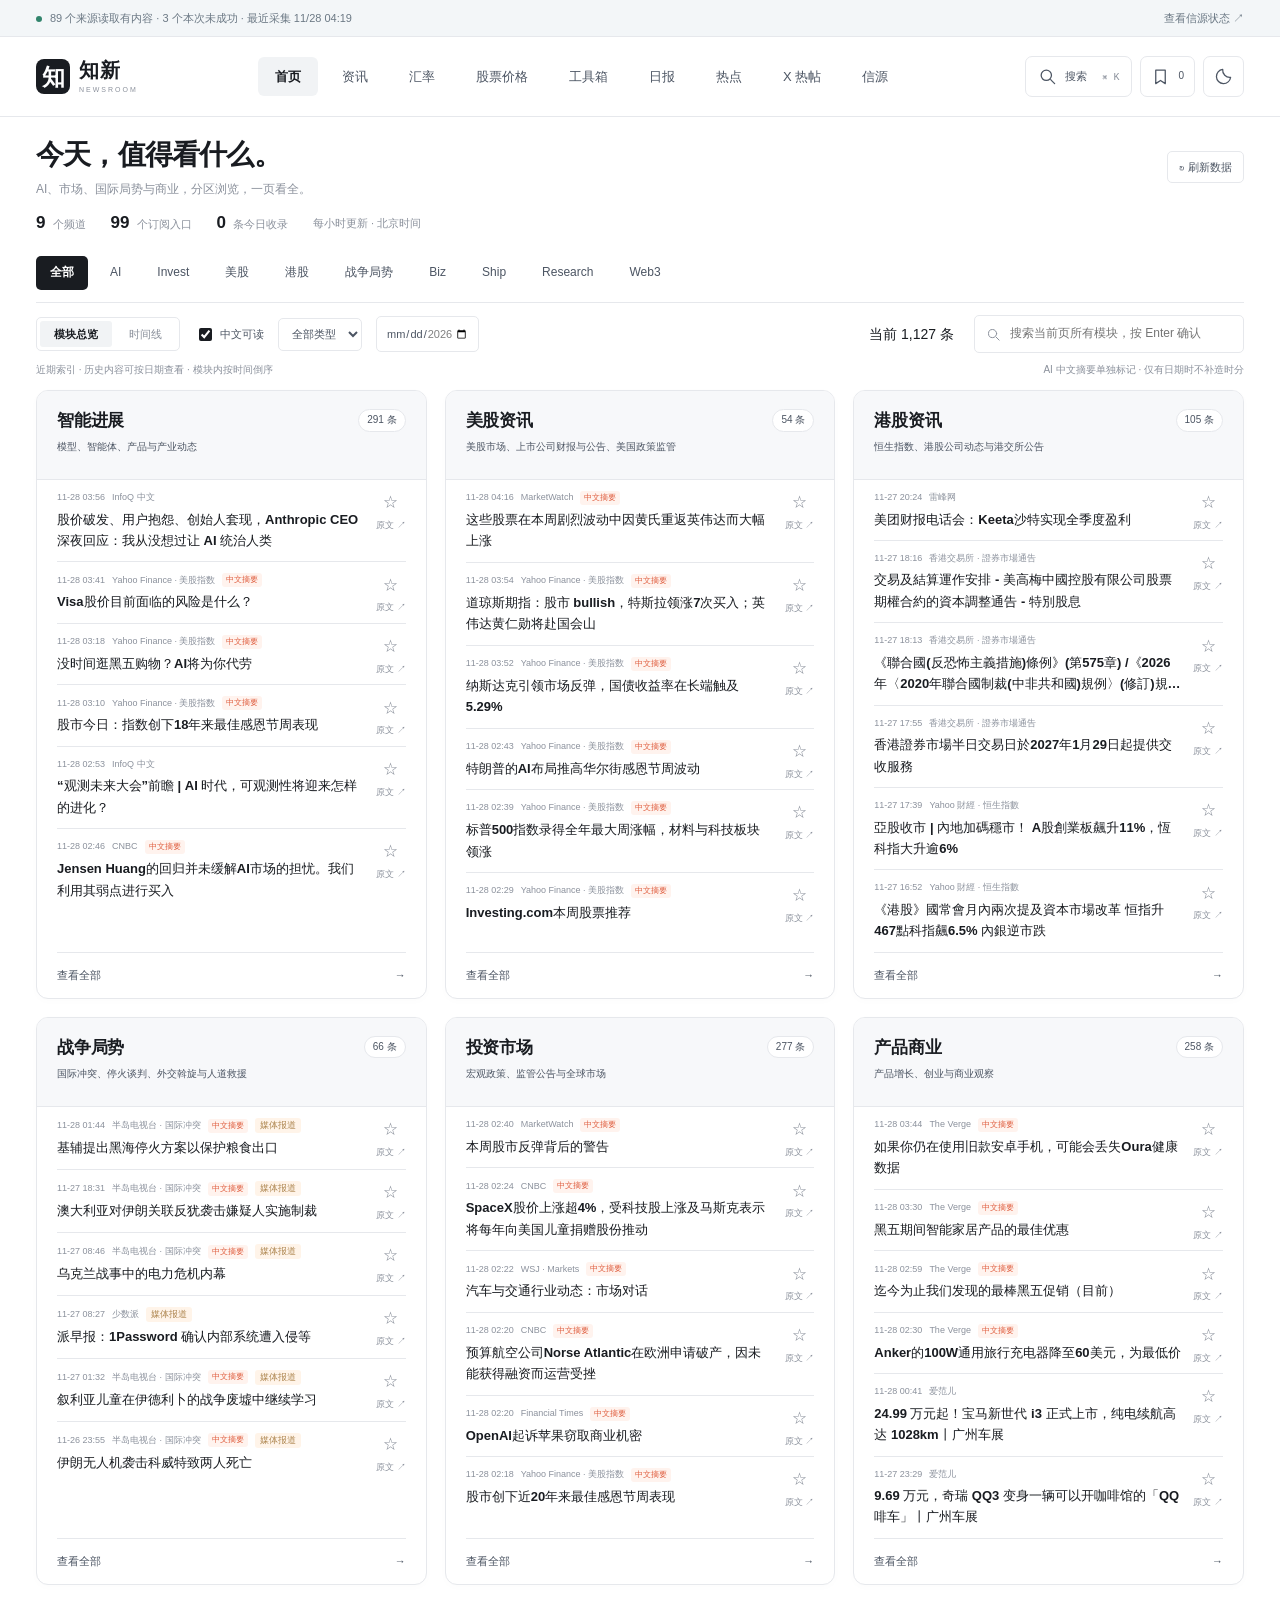
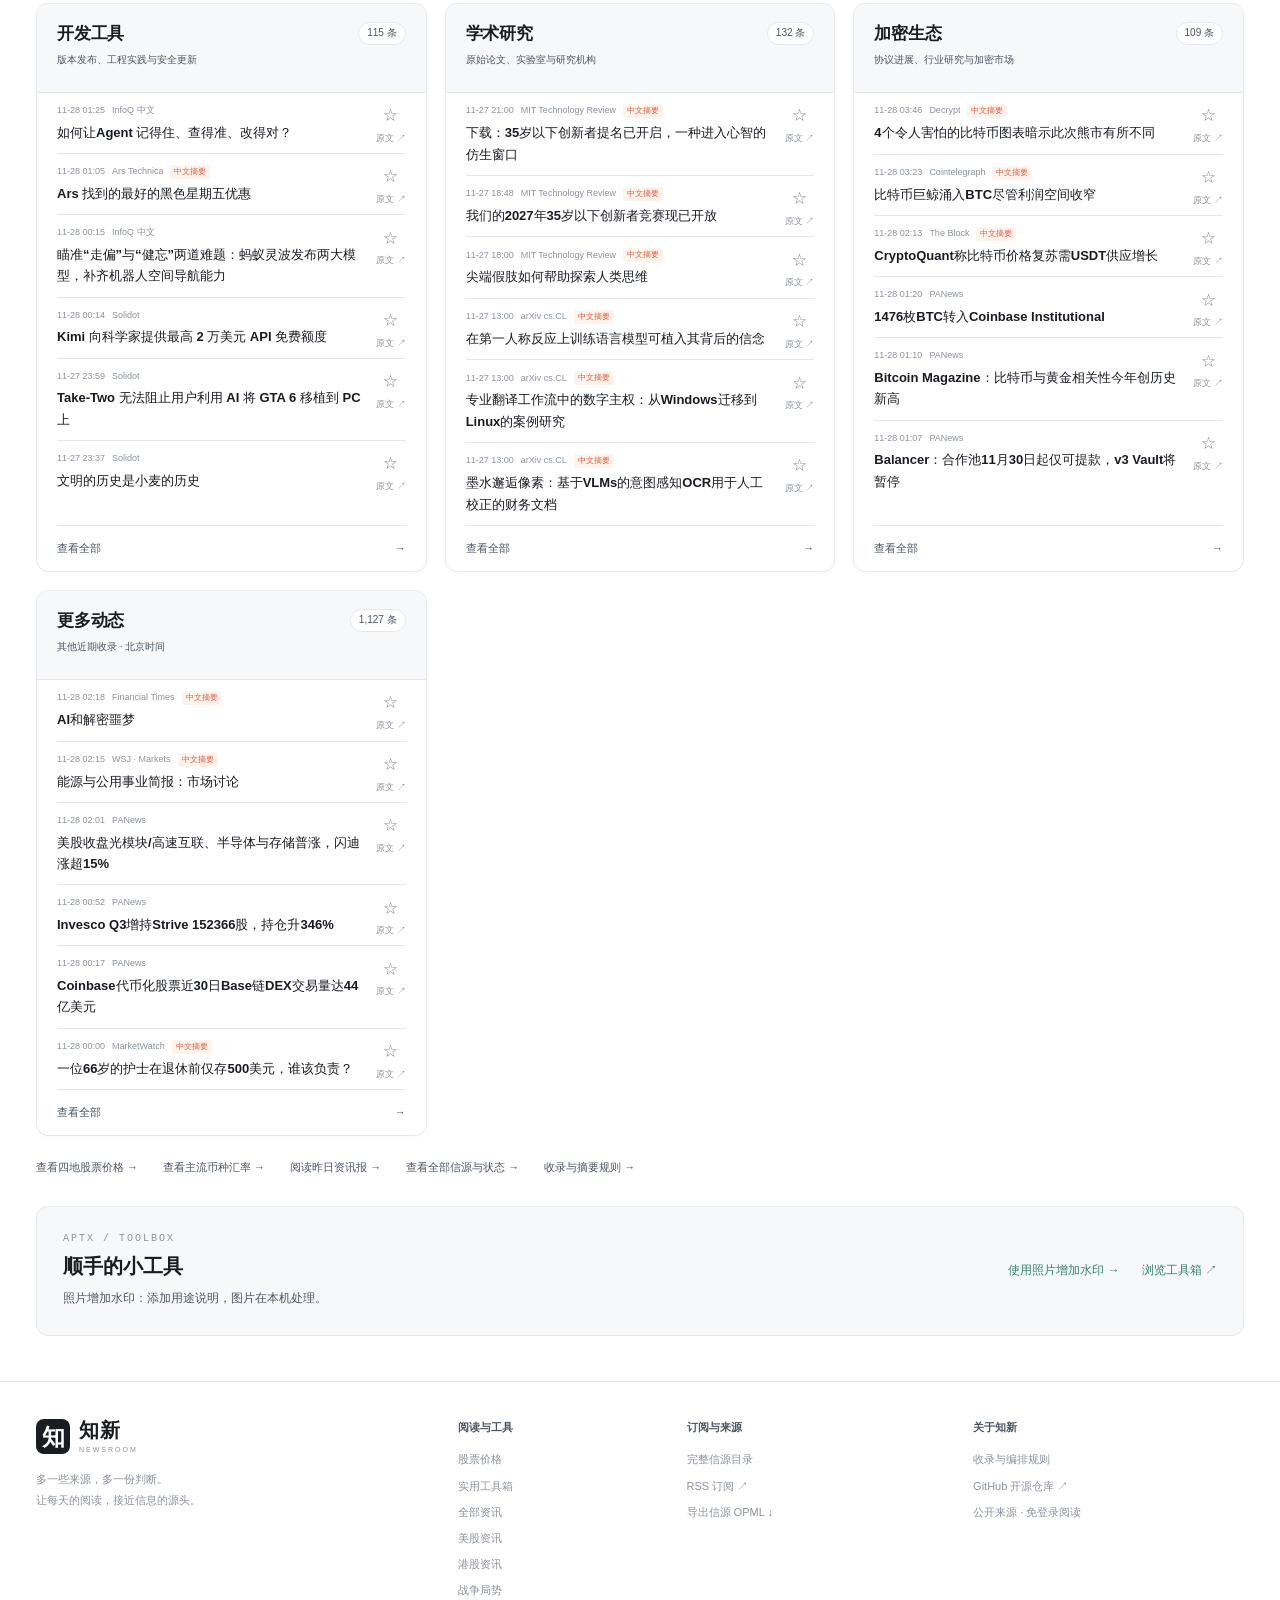
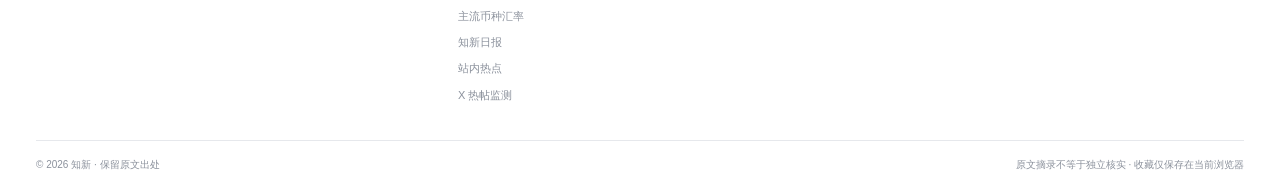
==== commit 70b050c7: "Refresh public AI sources" ====
--- a/site/about/index.html
+++ b/site/about/index.html
@@ -15,8 +15,8 @@
   <script src="./routing.js?v=66fdb86a15b0" defer></script>
   <script src="./stocks.js?v=11ef1272ff9c" defer></script>
   <script src="./app.js?v=699134f57a19" defer></script>
-  <script id="fx-bootstrap" type="application/json">{"recent":{"schemaVersion":1,"status":"ok","asOf":"2026-11-27","previousDate":"2026-11-26","base":"EUR","checkedAt":"2026-11-27T19:58:29+00:00","lastSuccessfulAt":"2026-11-27T19:58:29+00:00","source":{"name":"欧洲央行 ECB","url":"https://www.ecb.europa.eu/stats/policy_and_exchange_rates/euro_reference_exchange_rates/html/index.en.html","dataUrl":"https://www.ecb.europa.eu/stats/eurofxref/eurofxref-hist-90d.xml"},"currencies":[{"code":"CNY","name":"人民币"},{"code":"USD","name":"美元"},{"code":"HKD","name":"港币"},{"code":"EUR","name":"欧元"},{"code":"JPY","name":"日元"},{"code":"GBP","name":"英镑"},{"code":"SGD","name":"新加坡元"},{"code":"AUD","name":"澳元"},{"code":"CAD","name":"加元"},{"code":"CHF","name":"瑞士法郎"},{"code":"KRW","name":"韩元"},{"code":"NZD","name":"新西兰元"},{"code":"THB","name":"泰铢"},{"code":"MYR","name":"马来西亚林吉特"},{"code":"INR","name":"印度卢比"}],"longHistory":{"status":"ok","startDate":"2016-01-04","asOf":"2026-11-27"}},"history":{"schemaVersion":1,"asOf":"2026-11-27","startDate":"2025-11-27","codes":["CNY","USD","HKD","JPY","GBP","SGD","AUD","CAD","CHF","KRW","NZD","THB","MYR","INR"],"rows":[["2025-11-27",8.2068,1.1586,9.0118,181.11,0.8754,1.5039,1.7753,1.6273,0.9337,1694.15,2.0277,37.336,4.7873,103.5815],["2025-11-28",8.1836,1.1566,9.002,180.57,0.8752,1.5008,1.7721,1.621,0.9318,1699.81,2.0247,37.237,4.7796,103.4905],["2025-12-01",8.2358,1.1646,9.0703,180.28,0.8778,1.5065,1.774,1.6259,0.9323,1706.31,2.0257,37.186,4.811,104.2823],["2025-12-02",8.2123,1.1614,9.0424,181.26,0.8796,1.5072,1.7723,1.6264,0.9346,1704.82,2.0294,37.182,4.7995,104.4705],["2025-12-03",8.2421,1.1668,9.0826,181.28,0.8766,1.5101,1.77,1.627,0.9336,1708.78,2.0292,37.209,4.8107,105.2075],["2025-12-04",8.2498,1.1666,9.0801,180.55,0.8745,1.5115,1.7657,1.6299,0.934,1716.69,2.0236,37.395,4.7971,104.843],["2025-12-05",8.2333,1.1645,9.0652,180.76,0.8727,1.5084,1.7546,1.623,0.9365,1714.82,2.0158,37.095,4.7873,104.733],["2025-12-08",8.2378,1.1655,9.0681,181.29,0.8746,1.5107,1.7549,1.609,0.9388,1708.85,2.013,37.121,4.7937,104.945],["2025-12-09",8.2207,1.1637,9.056,181.96,0.8735,1.5091,1.7532,1.6114,0.9385,1708.91,2.0111,37.07,4.7886,104.55],["2025-12-10",8.2165,1.1634,9.0532,182.32,0.8741,1.5079,1.7513,1.6108,0.9356,1710.16,2.0126,37.048,4.7909,104.6008],["2025-12-11",8.2678,1.1714,9.1154,182.25,0.8751,1.5147,1.7601,1.6164,0.9333,1723.29,2.0155,37.186,4.8145,105.8005],["2025-12-12",8.2759,1.1731,9.1332,182.99,0.8767,1.5152,1.7594,1.6139,0.9333,1732.81,2.0189,37.0,4.8103,106.1955],["2025-12-15",8.2824,1.1753,9.1462,182.32,0.8779,1.5148,1.7669,1.6169,0.9355,1721.99,2.029,36.993,4.8099,106.653],["2025-12-16",8.293,1.1776,9.1609,182.07,0.8764,1.5176,1.7737,1.6206,0.9351,1734.89,2.0346,37.071,4.8111,107.069],["2025-12-17",8.2569,1.1722,9.1207,182.38,0.8785,1.5142,1.7704,1.6165,0.9332,1734.13,2.0294,36.942,4.7925,105.9275],["2025-12-18",8.2517,1.1719,9.119,182.55,0.8746,1.5129,1.7734,1.6161,0.9316,1731.18,2.0324,36.862,4.7884,105.7785],["2025-12-19",8.2465,1.1712,9.113,184.15,0.876,1.5143,1.7739,1.6155,0.9318,1731.88,2.041,36.846,4.775,105.054],["2025-12-22",8.265,1.1745,9.1362,184.77,0.8742,1.515,1.7667,1.6168,0.9316,1738.72,2.0283,36.586,4.7896,105.29],["2025-12-23",8.2833,1.1786,9.1674,183.89,0.8729,1.5153,1.7607,1.6148,0.9287,1745.36,2.0189,36.666,4.7898,105.5479],["2025-12-24",8.2679,1.1787,9.1655,183.83,0.8729,1.5135,1.7587,1.6128,0.9284,1707.04,2.0197,36.593,4.7678,105.7755],["2025-12-29",8.2438,1.1766,9.1467,183.97,0.8726,1.5122,1.7583,1.6106,0.9293,1690.95,2.0295,36.992,4.777,105.776],["2025-12-30",8.2216,1.1757,9.1511,183.48,0.8712,1.5095,1.7543,1.6104,0.9293,1697.65,2.0278,36.935,4.7581,105.58],["2025-12-31",8.2262,1.175,9.1464,184.09,0.8726,1.5105,1.7581,1.6088,0.9314,1696.94,2.038,37.218,4.7682,105.5965],["2026-01-02",8.1973,1.1721,9.1329,183.94,0.8719,1.5077,1.7508,1.6097,0.9296,1693.53,2.0317,36.792,4.7517,105.719],["2026-01-05",8.1478,1.1664,9.0822,182.93,0.8676,1.5018,1.7492,1.6087,0.9289,1690.44,2.0296,36.596,4.7502,105.316],["2026-01-06",8.1766,1.1707,9.1172,183.14,0.8663,1.4984,1.7422,1.6129,0.9287,1695.93,2.0232,36.608,4.7378,105.5405],["2026-01-07",8.1685,1.1684,9.0976,182.91,0.8664,1.4972,1.7367,1.6135,0.9304,1691.47,2.02,36.606,4.7414,104.9835],["2026-01-08",8.1513,1.1675,9.0981,182.97,0.8687,1.4995,1.7433,1.6183,0.9312,1695.57,2.0313,36.823,4.743,104.988],["2026-01-09",8.1288,1.1642,9.0763,183.52,0.8677,1.4984,1.7441,1.6163,0.9314,1699.55,2.0339,36.632,4.7424,105.0335],["2026-01-12",8.1529,1.1692,9.1156,184.42,0.8674,1.5019,1.7409,1.6219,0.9313,1715.11,2.027,36.508,4.7499,105.419],["2026-01-13",8.1294,1.1654,9.0925,185.12,0.866,1.5006,1.7394,1.6172,0.9311,1717.89,2.0231,36.681,4.7286,105.1478],["2026-01-14",8.1247,1.1651,9.0841,184.82,0.8668,1.5007,1.745,1.6169,0.9333,1719.0,2.0303,36.672,4.7163,105.2118],["2026-01-15",8.0988,1.1624,9.0657,184.31,0.8674,1.4969,1.7382,1.6162,0.9314,1706.77,2.0246,36.494,4.715,104.9647],["2026-01-16",8.0967,1.1617,9.0613,183.67,0.867,1.4962,1.7344,1.6135,0.9313,1711.1,2.0179,36.535,4.7136,105.397],["2026-01-19",8.0991,1.1631,9.0685,183.69,0.8671,1.4946,1.7342,1.6149,0.9282,1713.48,2.0098,36.353,4.7164,105.6965],["2026-01-20",8.1614,1.1728,9.1456,185.18,0.8722,1.5045,1.742,1.6215,0.9268,1731.99,2.0098,36.456,4.7551,106.677],["2026-01-21",8.1749,1.1739,9.1532,185.23,0.8744,1.5045,1.734,1.6192,0.9268,1719.32,2.0019,36.47,4.7508,107.5775],["2026-01-22",8.1658,1.1706,9.1283,185.88,0.8722,1.5026,1.7197,1.6171,0.9283,1718.11,1.991,36.675,4.7292,107.216],["2026-01-23",8.1778,1.1742,9.1561,185.71,0.8681,1.5016,1.7104,1.6161,0.9277,1723.2,1.9855,36.594,4.7033,107.864],["2026-01-26",8.2312,1.1836,9.2289,182.52,0.8675,1.5044,1.7133,1.623,0.9223,1713.58,1.9877,36.869,4.6936,108.6115],["2026-01-27",8.2964,1.1929,9.3046,182.92,0.8683,1.5096,1.7167,1.6316,0.9197,1719.21,1.9907,37.022,4.7149,109.288],["2026-01-28",8.3176,1.1974,9.3415,182.76,0.8685,1.5108,1.7107,1.6242,0.9188,1710.88,1.9859,37.251,4.6926,110.093],["2026-01-29",8.3132,1.1968,9.3407,183.48,0.8662,1.5128,1.6935,1.6186,0.9182,1712.42,1.9689,37.34,4.7004,110.007],["2026-01-30",8.2834,1.1919,9.3067,183.59,0.8662,1.5111,1.7001,1.612,0.9157,1719.47,1.966,37.455,4.7044,109.5825],["2026-02-02",8.221,1.184,9.2484,183.59,0.8658,1.5055,1.7042,1.6157,0.9199,1719.74,1.9705,37.432,4.6673,108.417],["2026-02-03",8.1877,1.1801,9.2201,183.92,0.8623,1.4994,1.683,1.6116,0.9173,1709.44,1.9532,37.25,4.6407,106.371],["2026-02-04",8.2051,1.182,9.2334,185.15,0.8616,1.5027,1.6814,1.6138,0.9168,1720.7,1.9602,37.39,4.6476,106.8698],["2026-02-05",8.1869,1.1798,9.2171,185.11,0.8691,1.5021,1.6922,1.6144,0.9161,1728.58,1.9676,37.488,4.6567,106.546],["2026-02-06",8.1838,1.1794,9.2152,185.27,0.8679,1.5016,1.688,1.6118,0.9175,1730.68,1.9673,37.269,4.6557,106.9265],["2026-02-09",8.2281,1.1886,9.2888,185.65,0.8701,1.5067,1.6843,1.6174,0.915,1737.79,1.9685,37.055,4.6765,107.8375],["2026-02-10",8.2245,1.1894,9.2983,184.51,0.8695,1.5061,1.683,1.6141,0.9123,1738.48,1.9687,37.151,4.6666,107.6878],["2026-02-11",8.2245,1.19,9.3013,182.79,0.8699,1.5027,1.6737,1.6138,0.9136,1727.84,1.9637,36.991,4.6589,107.9515],["2026-02-12",8.1944,1.1874,9.2815,182.52,0.8711,1.4984,1.6678,1.6128,0.9142,1707.82,1.9588,36.809,4.6338,107.565],["2026-02-13",8.195,1.1862,9.2725,181.83,0.8716,1.4992,1.6824,1.6161,0.9121,1715.78,1.9693,36.861,4.6351,107.481],["2026-02-16",8.1902,1.1855,9.265,181.79,0.869,1.4962,1.6731,1.6155,0.9129,1708.8,1.9623,36.863,4.6235,107.5625],["2026-02-17",8.1702,1.1826,9.2428,181.06,0.8733,1.4946,1.6776,1.6149,0.9116,1709.83,1.9623,37.021,4.6121,107.2565],["2026-02-18",8.1833,1.1845,9.2565,181.99,0.8724,1.4971,1.6748,1.6164,0.9124,1712.66,1.973,37.016,4.6196,107.425],["2026-02-19",8.1197,1.1753,9.1846,182.05,0.8738,1.4916,1.6698,1.6107,0.9119,1703.81,1.9728,36.722,4.5937,107.183],["2026-02-20",8.1294,1.1767,9.1961,182.63,0.8728,1.4931,1.6697,1.6112,0.9132,1705.81,1.9763,36.719,4.5927,107.0155],["2026-02-23",8.1412,1.1784,9.2136,182.44,0.8734,1.4923,1.6669,1.6132,0.9145,1701.08,1.975,36.56,4.5852,107.115],["2026-02-24",8.1046,1.1777,9.2126,183.53,0.8731,1.4925,1.6718,1.6148,0.912,1699.77,1.9783,36.573,4.586,107.0865],["2026-02-25",8.095,1.1784,9.2157,184.7,0.8714,1.4906,1.6617,1.6133,0.913,1682.64,1.9727,36.642,4.5852,107.167],["2026-02-26",8.0823,1.1814,9.2417,184.37,0.8719,1.4922,1.6592,1.6155,0.914,1684.25,1.9721,36.694,4.5909,107.421],["2026-02-27",8.0961,1.1805,9.2359,184.13,0.8763,1.4942,1.6612,1.6139,0.9104,1702.25,1.9731,36.696,4.5933,107.5205],["2026-03-02",8.0512,1.1698,9.1509,184.19,0.8739,1.49,1.6579,1.5991,0.9117,1710.38,1.9709,36.86,4.5938,107.317],["2026-03-03",8.017,1.1606,9.0552,182.98,0.8717,1.4833,1.6534,1.5883,0.9107,1715.95,1.9688,36.861,4.5797,106.9525],["2026-03-04",8.0347,1.1649,9.1064,183.02,0.8705,1.4844,1.6503,1.591,0.9082,1706.34,1.9674,36.671,4.5915,107.2678],["2026-03-05",8.0177,1.1618,9.0863,183.03,0.8695,1.4839,1.649,1.5828,0.9064,1714.57,1.9623,36.788,4.581,106.4773],["2026-03-06",7.9825,1.1561,9.04,182.57,0.86693,1.481,1.6501,1.5782,0.9045,1717.02,1.9687,36.966,4.562,106.1745],["2026-03-09",7.9929,1.1555,9.0311,183.15,0.8653,1.4792,1.6465,1.568,0.9008,1716.06,1.9563,37.057,4.5792,106.65],["2026-03-10",8.0057,1.1641,9.1075,183.67,0.86545,1.481,1.6355,1.5777,0.9027,1711.37,1.9596,36.815,4.5691,107.05],["2026-03-11",7.9518,1.1581,9.0642,183.63,0.86363,1.4757,1.6195,1.5742,0.9031,1710.64,1.9571,36.787,4.5357,106.629],["2026-03-12",7.9316,1.1547,9.038,183.43,0.86243,1.4726,1.619,1.5706,0.9028,1709.93,1.9588,36.875,4.5345,106.4745],["2026-03-13",7.9145,1.1476,8.9827,182.85,0.86503,1.4685,1.6293,1.5726,0.9034,1711.87,1.9691,36.953,4.5198,106.0205],["2026-03-16",7.9154,1.1478,8.9881,182.66,0.86408,1.4676,1.6272,1.5703,0.9041,1711.08,1.9647,37.143,4.5114,105.8818],["2026-03-17",7.9412,1.1531,9.0355,183.29,0.8643,1.4723,1.6227,1.5804,0.9068,1714.87,1.9693,37.268,4.5178,106.5055],["2026-03-18",7.9214,1.15,9.0135,183.49,0.86393,1.4734,1.6305,1.5774,0.9073,1729.08,1.9763,37.565,4.504,106.83],["2026-03-19",7.9279,1.1489,8.9966,182.46,0.86388,1.4744,1.6403,1.577,0.9121,1725.2,1.98,37.805,4.5259,107.133],["2026-03-20",7.9664,1.1555,9.0545,183.46,0.86438,1.4793,1.6351,1.5849,0.9096,1734.17,1.9723,37.854,4.5521,108.175],["2026-03-23",7.9916,1.1596,9.0819,183.86,0.8642,1.4791,1.6519,1.5896,0.9124,1724.93,1.9836,37.403,4.5682,108.099],["2026-03-24",7.977,1.1572,9.0575,183.91,0.86541,1.4819,1.6652,1.591,0.9145,1734.48,1.9895,37.794,4.5785,108.597],["2026-03-25",7.9979,1.1592,9.0637,184.27,0.86558,1.4829,1.6647,1.5977,0.9153,1735.94,1.9921,37.778,4.5962,108.9005],["2026-03-26",7.9737,1.1539,9.0281,184.19,0.86515,1.4821,1.6693,1.5964,0.9151,1738.14,1.9958,37.963,4.6087,108.6045],["2026-03-27",7.9626,1.1517,9.0223,184.16,0.8672,1.4831,1.6731,1.5974,0.9178,1740.79,2.0019,37.949,4.6218,109.1945],["2026-03-30",7.937,1.1484,8.9969,183.12,0.86803,1.4812,1.674,1.5987,0.9187,1742.93,2.0068,37.731,4.6258,108.7686],["2026-03-31",7.9341,1.1498,9.0136,183.39,0.86833,1.4811,1.6693,1.6022,0.9194,1753.22,2.0061,37.667,4.6555,107.8788],["2026-04-01",7.9771,1.1605,9.0955,183.73,0.87113,1.4875,1.6689,1.6124,0.9191,1746.33,2.0102,37.728,4.6733,108.424],["2026-04-02",7.9495,1.1525,9.0325,183.94,0.87253,1.4834,1.6771,1.603,0.9213,1747.94,2.0191,37.762,4.6549,107.3],["2026-04-07",7.9251,1.1557,9.0564,184.73,0.87258,1.4847,1.6665,1.6078,0.9242,1730.56,2.0267,37.687,4.6586,107.4895],["2026-04-08",7.9948,1.1706,9.1685,185.13,0.86893,1.49,1.6589,1.6225,0.9223,1725.73,2.0055,37.313,4.6543,107.9533],["2026-04-09",7.9863,1.1685,9.1551,185.7,0.87053,1.4891,1.6593,1.6175,0.924,1728.78,2.0019,37.503,4.6541,108.2738],["2026-04-10",7.9967,1.1711,9.1729,186.43,0.87105,1.4919,1.6561,1.6187,0.9241,1737.06,2.0034,37.592,4.6434,108.7795],["2026-04-13",7.9827,1.1684,9.1507,186.75,0.87058,1.4912,1.661,1.6177,0.9242,1740.86,2.0081,37.728,4.6444,109.047],["2026-04-14",8.0379,1.1793,9.2372,187.33,0.86913,1.4993,1.6558,1.6225,0.921,1734.18,1.9992,37.791,4.6594,109.7765],["2026-04-15",8.0353,1.178,9.2289,187.41,0.86935,1.4991,1.6507,1.6235,0.922,1740.02,1.9978,37.808,4.659,110.0695],["2026-04-16",8.0368,1.1782,9.2195,187.31,0.86993,1.4985,1.6425,1.6174,0.923,1739.62,1.9986,37.685,4.6586,109.8595],["2026-04-17",8.0483,1.1797,9.2382,187.72,0.87168,1.5009,1.6438,1.6129,0.9231,1744.76,2.0032,37.839,4.6628,109.5025],["2026-04-20",8.0176,1.176,9.2105,186.88,0.87045,1.4952,1.6432,1.6105,0.9189,1729.01,2.0003,37.72,4.6481,109.4525],["2026-04-21",8.0202,1.1767,9.214,187.14,0.87035,1.4961,1.6423,1.607,0.9172,1729.57,1.9907,37.696,4.6491,110.0275],["2026-04-22",8.0071,1.1733,9.1892,186.81,0.86903,1.4945,1.6404,1.6034,0.9175,1734.2,1.9866,37.786,4.6375,110.0605],["2026-04-23",7.9928,1.1694,9.16,186.5,0.86575,1.4919,1.6347,1.5986,0.9177,1729.96,1.9861,37.836,4.6349,110.052],["2026-04-24",8.0067,1.1712,9.1763,186.71,0.86803,1.4949,1.6393,1.6023,0.9199,1729.91,1.9939,37.918,4.6438,110.3885],["2026-04-27",8.0165,1.1749,9.208,187.06,0.8658,1.4954,1.6337,1.5979,0.921,1728.54,1.9851,37.946,4.6438,110.6745],["2026-04-28",7.9877,1.168,9.1527,186.58,0.86715,1.493,1.6327,1.5974,0.9238,1725.01,1.9905,38.024,4.6159,110.426],["2026-04-29",7.9993,1.1706,9.1736,187.05,0.86643,1.4952,1.6344,1.6007,0.9236,1730.59,1.9981,38.226,4.6268,111.0315],["2026-04-30",7.991,1.1702,9.1662,183.21,0.86625,1.4934,1.6371,1.5994,0.919,1728.39,1.9957,38.084,4.6457,111.0695],["2026-05-04",7.9914,1.17,9.1647,183.83,0.86358,1.4927,1.6289,1.593,0.9173,1722.28,1.9874,38.171,4.625,111.2585],["2026-05-05",7.9818,1.1686,9.1577,184.42,0.86343,1.4925,1.6299,1.591,0.9165,1721.29,1.9876,38.143,4.6306,111.35],["2026-05-06",8.0113,1.1762,9.2163,183.74,0.8637,1.4917,1.6238,1.5999,0.9165,1703.26,1.9713,37.856,4.6166,111.2865],["2026-05-07",8.0058,1.177,9.218,184.07,0.8641,1.4898,1.6219,1.604,0.9157,1707.4,1.9686,37.835,4.6021,110.938],["2026-05-08",7.9989,1.1761,9.2067,184.37,0.8641,1.4911,1.6259,1.6063,0.9156,1725.08,1.9735,37.897,4.6115,111.1285],["2026-05-11",7.9961,1.1765,9.2112,184.87,0.86488,1.4938,1.6249,1.6079,0.9163,1732.87,1.9785,38.136,4.6148,112.1385],["2026-05-12",7.9726,1.1738,9.1887,184.98,0.86803,1.4937,1.6252,1.6088,0.9172,1747.64,1.9743,38.055,4.6177,112.2585],["2026-05-13",7.9556,1.1715,9.1735,184.83,0.86713,1.4904,1.6158,1.6039,0.9155,1743.87,1.9749,37.88,4.6046,112.0793],["2026-05-14",7.94,1.1702,9.1662,184.83,0.86618,1.4901,1.6162,1.606,0.915,1745.62,1.9734,37.815,4.6006,112.0675],["2026-05-15",7.9194,1.1628,9.1065,184.36,0.8705,1.4884,1.6265,1.5995,0.9144,1743.76,1.9908,37.989,4.5942,111.594],["2026-05-18",7.9209,1.1648,9.1211,184.93,0.8702,1.4895,1.6256,1.6006,0.9144,1744.64,1.9858,37.967,4.6324,112.2285],["2026-05-19",7.9087,1.162,9.1015,184.89,0.86671,1.4887,1.6327,1.5985,0.915,1753.17,1.988,37.951,4.6219,112.1815],["2026-05-20",7.8912,1.16,9.0861,184.48,0.86555,1.4852,1.6271,1.5959,0.9165,1746.31,1.9841,37.903,4.6052,112.317],["2026-05-21",7.8899,1.1599,9.0873,184.59,0.86433,1.4848,1.6273,1.5972,0.9145,1749.99,1.9802,37.911,4.5961,111.5885],["2026-05-22",7.8791,1.1595,9.0865,184.53,0.86418,1.4846,1.6283,1.6002,0.9119,1759.6,1.9817,37.875,4.6009,110.9585],["2026-05-25",7.899,1.1643,9.1214,185.04,0.86255,1.4873,1.624,1.6082,0.9099,1762.46,1.982,37.816,4.6019,110.887],["2026-05-26",7.8939,1.1634,9.1161,185.22,0.86375,1.4866,1.6236,1.6069,0.9136,1751.27,1.9913,37.997,4.6129,111.32],["2026-05-27",7.8923,1.1637,9.1173,185.52,0.86618,1.4869,1.6321,1.6099,0.9153,1745.2,1.9774,37.96,4.6141,111.365],["2026-05-28",7.8762,1.1617,9.1015,185.24,0.86665,1.4865,1.6318,1.6094,0.9167,1745.84,1.9713,37.988,4.6212,111.1705],["2026-05-29",7.8793,1.1644,9.1238,185.45,0.86723,1.487,1.6238,1.6074,0.9111,1753.9,1.9491,37.866,4.6168,110.6195],["2026-06-01",7.8786,1.1646,9.1271,185.74,0.86493,1.4881,1.6234,1.6106,0.9128,1756.96,1.9558,37.914,4.6176,110.629],["2026-06-02",7.8778,1.1649,9.1298,186.09,0.86465,1.4892,1.6221,1.6119,0.9149,1767.33,1.9618,37.958,4.6188,110.9845],["2026-06-03",7.862,1.1614,9.1012,185.66,0.8637,1.489,1.6218,1.6094,0.9167,1778.09,1.9695,38.007,4.6392,111.1575],["2026-06-04",7.8848,1.164,9.1185,186.01,0.8649,1.4929,1.6297,1.6176,0.9168,1783.85,1.9791,37.949,4.6711,111.4945],["2026-06-05",7.8752,1.164,9.1185,186.08,0.86433,1.4939,1.6301,1.6159,0.9175,1793.64,1.9806,37.987,4.6886,110.5215],["2026-06-08",7.8263,1.154,9.0427,184.6,0.8636,1.4855,1.6311,1.6083,0.9187,1763.26,1.9792,37.811,4.7008,110.4475],["2026-06-09",7.8367,1.1573,9.0691,185.35,0.8634,1.4873,1.6391,1.6111,0.9206,1765.44,1.981,37.994,4.6998,110.3495],["2026-06-10",7.8243,1.1539,9.0426,185.19,0.86228,1.4866,1.6475,1.6073,0.9222,1759.12,1.9879,38.027,4.6964,109.9275],["2026-06-11",7.8191,1.1537,9.041,185.21,0.8633,1.4857,1.6487,1.6127,0.9221,1764.62,1.994,38.014,4.6921,110.484],["2026-06-12",7.822,1.1567,9.0633,185.3,0.86305,1.4854,1.6442,1.618,0.9217,1758.43,1.986,37.876,4.6933,110.0195],["2026-06-15",7.8429,1.1607,9.093,185.93,0.86483,1.4882,1.6424,1.6228,0.9212,1757.65,1.9882,37.781,4.7014,109.9355],["2026-06-16",7.8334,1.1594,9.0821,185.94,0.86471,1.4866,1.6411,1.6248,0.9224,1749.36,1.9906,37.698,4.7164,109.6335],["2026-06-17",7.8349,1.1591,9.0821,185.82,0.86463,1.4876,1.6418,1.6241,0.9193,1758.45,1.9952,37.804,4.7152,109.5745],["2026-06-18",7.7609,1.1461,8.9827,184.44,0.86638,1.4795,1.6362,1.6189,0.9218,1763.72,1.9889,37.581,4.7191,108.1155],["2026-06-19",7.7624,1.1467,8.9887,184.88,0.86653,1.4804,1.6348,1.6228,0.9248,1757.1,1.9967,37.681,4.7439,108.1675],["2026-06-22",7.7612,1.1456,8.981,185.33,0.86468,1.481,1.6346,1.6223,0.9257,1760.88,1.9991,37.702,4.7531,108.473],["2026-06-23",7.7303,1.1392,8.9313,184.02,0.862,1.4763,1.6423,1.6162,0.9225,1749.98,2.0065,37.821,4.7169,107.928],["2026-06-24",7.7236,1.134,8.891,183.35,0.86165,1.4722,1.6436,1.614,0.9216,1753.65,2.0096,37.91,4.6925,107.3605],["2026-06-25",7.7105,1.1342,8.8928,183.57,0.86183,1.4719,1.6454,1.6151,0.9223,1749.98,2.0115,37.882,4.6701,107.0635],["2026-06-26",7.7506,1.1401,8.9408,184.3,0.86253,1.4755,1.6518,1.6169,0.9218,1751.73,2.0181,38.051,4.6602,107.6305],["2026-06-29",7.7492,1.1406,8.9449,184.62,0.86215,1.4754,1.6531,1.6201,0.9222,1760.8,2.0175,37.919,4.6434,107.838],["2026-06-30",7.7314,1.1394,8.935,185.08,0.86178,1.4754,1.6544,1.622,0.9224,1767.08,2.0136,37.862,4.6544,107.8565],["2026-07-01",7.7342,1.1383,8.9287,185.21,0.85973,1.4762,1.6518,1.6191,0.9234,1773.57,2.0069,38.002,4.6602,108.4215],["2026-07-02",7.7388,1.1399,8.9414,184.19,0.85665,1.4756,1.6546,1.6203,0.92,1765.53,2.0101,37.976,4.6508,108.7435],["2026-07-03",7.7634,1.1448,8.9791,184.48,0.8572,1.4774,1.65,1.6258,0.919,1752.95,2.0049,37.933,4.6605,109.002],["2026-07-06",7.7573,1.1415,8.9528,185.31,0.85538,1.4765,1.6462,1.6236,0.9201,1747.72,2.0079,38.04,4.663,108.9035],["2026-07-07",7.767,1.1433,8.9661,185.09,0.85411,1.4764,1.6455,1.6255,0.9218,1731.47,2.0088,38.026,4.6532,108.582],["2026-07-08",7.755,1.1404,8.9395,185.3,0.85435,1.4757,1.6471,1.6176,0.9222,1720.95,2.0019,38.141,4.6494,108.9765],["2026-07-09",7.7712,1.1435,8.9605,185.72,0.85363,1.4784,1.6478,1.6202,0.9227,1729.49,1.9916,38.244,4.662,109.0765],["2026-07-10",7.7433,1.143,8.9611,185.02,0.85155,1.4757,1.6447,1.6177,0.9223,1720.12,1.9808,38.079,4.652,108.9665],["2026-07-13",7.7427,1.1424,8.9548,185.23,0.8533,1.4765,1.6454,1.6148,0.9253,1706.85,1.977,38.139,4.6507,109.2375],["2026-07-14",7.7327,1.1405,8.9387,185.01,0.85215,1.4743,1.6428,1.6095,0.9257,1705.61,1.9662,38.235,4.651,109.7215],["2026-07-15",7.7268,1.1406,8.9412,185.22,0.85093,1.4739,1.6335,1.6053,0.9256,1701.97,1.9608,38.375,4.6514,109.794],["2026-07-16",7.7596,1.1467,8.9898,185.99,0.84873,1.4782,1.6362,1.6082,0.925,1696.49,1.9583,38.489,4.6699,110.4895],["2026-07-17",7.7501,1.1435,8.9653,185.65,0.85098,1.4765,1.6394,1.6035,0.9228,1698.46,1.9609,38.462,4.6826,110.102],["2026-07-20",7.7319,1.1426,8.9587,185.54,0.84888,1.4749,1.6307,1.6032,0.9236,1692.4,1.952,38.42,4.6761,110.1985],["2026-07-21",7.7255,1.1418,8.9525,185.82,0.85205,1.4734,1.6276,1.6069,0.9259,1688.04,1.9533,38.439,4.6688,109.882],["2026-07-22",7.7266,1.1408,8.9443,186.03,0.8534,1.473,1.6312,1.6071,0.9268,1688.78,1.9608,38.57,4.6624,110.167],["2026-07-23",7.7127,1.1392,8.9328,186.23,0.85318,1.4711,1.6291,1.6034,0.9295,1677.72,1.9689,38.533,4.6582,110.0255],["2026-07-24",7.7047,1.1377,8.9225,186.38,0.85388,1.4687,1.6281,1.6026,0.9302,1662.18,1.9656,38.329,4.6543,109.865],["2026-07-27",7.7059,1.1389,8.9313,186.37,0.85524,1.4696,1.6271,1.6064,0.9284,1674.31,1.9663,38.244,4.653,109.2425],["2026-07-28",7.6969,1.1367,8.9136,186.32,0.8555,1.4702,1.6312,1.6036,0.9319,1658.96,1.9693,38.204,4.6514,108.961],["2026-07-29",7.7,1.138,8.9246,186.27,0.85635,1.471,1.6397,1.6051,0.9332,1652.77,1.9709,38.157,4.6539,108.8475],["2026-07-30",7.7521,1.1476,9.0018,186.99,0.85715,1.4775,1.6439,1.6119,0.9324,1645.31,1.9646,38.496,4.6851,109.808],["2026-07-31",7.7539,1.1485,9.0079,184.03,0.85573,1.4757,1.6365,1.6126,0.9304,1657.99,1.9589,38.435,4.6933,109.5495],["2026-08-03",7.7891,1.1535,9.0464,180.73,0.85633,1.4783,1.6463,1.6181,0.932,1646.1,1.9636,38.452,4.7242,109.9725],["2026-08-04",7.7767,1.1515,9.0316,181.26,0.85639,1.4767,1.6377,1.6191,0.9319,1643.32,1.9568,38.385,4.7125,109.8285],["2026-08-05",7.7989,1.1554,9.0619,182.08,0.8572,1.4806,1.6385,1.623,0.9345,1644.97,1.968,38.29,4.7291,109.9045],["2026-08-06",7.7898,1.1542,9.0542,182.17,0.85705,1.4798,1.639,1.6156,0.9346,1643.09,1.9619,38.164,4.7201,109.9085],["2026-08-07",7.7834,1.1535,9.0491,182.64,0.85765,1.4775,1.6384,1.616,0.9347,1633.3,1.9646,38.129,4.719,109.8275],["2026-08-10",7.7931,1.1555,9.0653,183.31,0.85565,1.4785,1.6359,1.6108,0.934,1636.9,1.9613,38.146,4.7266,110.1228],["2026-08-11",7.7841,1.154,9.0546,183.72,0.85483,1.4773,1.6336,1.6084,0.9351,1629.64,1.9626,38.203,4.7227,110.1375],["2026-08-12",7.785,1.1545,9.0594,183.67,0.85358,1.4766,1.6327,1.6077,0.9366,1636.08,1.9675,38.168,4.7167,110.069],["2026-08-13",7.7774,1.1534,9.0506,183.77,0.8549,1.4765,1.6356,1.6089,0.9373,1638.16,1.9735,38.212,4.7139,110.0815],["2026-08-14",7.7977,1.1567,9.077,183.93,0.8545,1.4784,1.6333,1.6049,0.939,1632.42,1.9642,38.316,4.7263,110.3818],["2026-08-17",7.813,1.1593,9.0951,184.59,0.855,1.4797,1.6271,1.6067,0.9389,1636.83,1.9593,38.286,4.7097,110.8375],["2026-08-18",7.8049,1.1576,9.0799,184.87,0.85585,1.4791,1.6278,1.606,0.9406,1632.3,1.9672,38.27,4.6987,110.7673],["2026-08-19",7.8197,1.1605,9.1002,184.62,0.85608,1.481,1.6401,1.6098,0.9402,1614.81,1.9738,38.372,4.7087,111.1265],["2026-08-20",7.8538,1.1681,9.1624,185.45,0.85725,1.486,1.6438,1.6085,0.9333,1631.08,1.9657,38.448,4.7238,111.7985],["2026-08-21",7.8624,1.1699,9.1726,185.66,0.8567,1.4838,1.6321,1.6074,0.9353,1619.41,1.9541,38.226,4.7246,111.9595],["2026-08-24",7.8414,1.1664,9.1408,185.6,0.8555,1.4819,1.6287,1.6154,0.9362,1614.6,1.9567,38.124,4.7152,111.6875],["2026-08-25",7.8366,1.1662,9.1407,185.7,0.8555,1.4814,1.6303,1.6163,0.9361,1612.94,1.9547,38.176,4.7196,111.276],["2026-08-26",7.8422,1.1669,9.1463,185.62,0.85613,1.4817,1.6241,1.6176,0.938,1614.39,1.9582,38.21,4.6985,111.3475],["2026-08-27",7.8258,1.1645,9.1282,185.61,0.8574,1.4804,1.6196,1.6151,0.9376,1607.45,1.9566,38.26,4.6964,111.2575],["2026-08-28",7.8251,1.1643,9.1276,185.92,0.8572,1.4802,1.6183,1.613,0.9364,1600.39,1.9585,38.37,4.6875,111.0585],["2026-08-31",7.7922,1.1596,9.0888,185.22,0.85648,1.4758,1.6191,1.6102,0.9376,1586.37,1.9599,38.458,4.6685,110.361],["2026-09-01",7.7911,1.159,9.0877,185.63,0.85655,1.4759,1.623,1.6096,0.9394,1593.17,1.9674,38.554,4.6818,110.0485],["2026-09-02",7.7822,1.1578,9.0801,184.78,0.8587,1.4741,1.6199,1.6122,0.9424,1577.57,1.9868,38.468,4.6839,109.962],["2026-09-03",7.8042,1.1615,9.1078,181.21,0.86055,1.4725,1.6147,1.6019,0.939,1576.49,1.978,38.312,4.6942,109.75],["2026-09-04",7.7994,1.1622,9.112,181.59,0.85898,1.4724,1.6134,1.6038,0.9405,1569.38,1.9755,38.26,4.7005,109.8165],["2026-09-07",7.7995,1.1622,9.1119,179.85,0.85894,1.4716,1.6109,1.6062,0.9405,1566.56,1.978,38.231,4.7023,109.821],["2026-09-08",7.7936,1.1614,9.1068,179.2,0.8574,1.4701,1.6098,1.6033,0.9425,1558.22,1.9877,38.227,4.717,110.1315],["2026-09-09",7.8159,1.1652,9.1378,178.59,0.85898,1.4721,1.6128,1.6043,0.9404,1556.94,1.9903,38.306,4.7424,110.8225],["2026-09-10",7.79,1.1616,9.1083,179.09,0.85915,1.4711,1.6167,1.6049,0.9432,1560.96,1.994,38.327,4.7225,110.8645],["2026-09-11",7.7762,1.1592,9.0904,178.56,0.85815,1.4697,1.6161,1.6064,0.9451,1556.56,1.9914,38.329,4.7185,110.7675],["2026-09-14",7.7489,1.1551,9.0599,178.52,0.85598,1.4676,1.6202,1.6041,0.9431,1555.04,2.0012,38.407,4.7082,110.3755],["2026-09-15",7.7444,1.1539,9.0518,178.86,0.8558,1.4683,1.6194,1.6062,0.9441,1568.32,2.0042,38.419,4.716,110.7285],["2026-09-16",7.738,1.1537,9.0507,178.88,0.8574,1.469,1.6176,1.6082,0.9449,1578.03,2.0021,38.361,4.7152,110.714],["2026-09-17",7.7009,1.1481,9.0071,178.75,0.8583,1.4642,1.6139,1.6068,0.9466,1587.31,1.9993,38.237,4.7061,110.1475],["2026-09-18",7.6755,1.146,8.9903,180.94,0.8588,1.4651,1.6095,1.6056,0.9462,1590.76,2.0068,38.225,4.6763,109.8755],["2026-09-21",7.693,1.149,9.0144,180.7,0.8578,1.4647,1.6098,1.6091,0.9438,1576.63,2.0035,38.187,4.685,110.0975],["2026-09-22",7.6803,1.1463,8.9909,180.17,0.8578,1.4612,1.6122,1.6099,0.9393,1554.55,2.0003,37.988,4.67,109.5805],["2026-09-23",7.6538,1.1411,8.9506,180.2,0.8595,1.4587,1.6146,1.6077,0.939,1558.0,2.0049,37.987,4.6557,109.25],["2026-09-24",7.6302,1.1367,8.9148,180.57,0.85986,1.4549,1.6177,1.6047,0.9409,1555.69,2.0049,38.057,4.6457,109.0775],["2026-09-25",7.6551,1.1403,8.9445,179.7,0.86045,1.4563,1.622,1.6127,0.9445,1545.16,2.0108,38.023,4.6456,109.2605],["2026-09-28",7.6352,1.1378,8.9258,178.5,0.85785,1.4538,1.6199,1.6118,0.9464,1545.05,2.0071,38.196,4.6456,109.2095],["2026-09-29",7.6117,1.1355,8.9091,178.41,0.85718,1.4504,1.6211,1.6101,0.9461,1536.74,2.0076,38.056,4.634,108.991],["2026-09-30",7.613,1.1355,8.9095,178.27,0.85463,1.4503,1.6297,1.6105,0.9478,1539.06,2.0115,38.113,4.6306,108.8205],["2026-10-01",7.5748,1.1298,8.8658,178.49,0.85373,1.446,1.6255,1.6095,0.9437,1537.96,2.0121,38.023,4.6147,108.832],["2026-10-02",7.5259,1.1225,8.8084,176.99,0.85033,1.4366,1.6176,1.5984,0.9279,1513.44,2.0002,37.71,4.5849,108.1245],["2026-10-05",7.5118,1.1204,8.7925,177.28,0.8472,1.4344,1.6097,1.5969,0.9311,1505.8,2.0038,37.752,4.5791,107.8915],["2026-10-06",7.5554,1.1269,8.8438,178.15,0.8488,1.4392,1.614,1.6058,0.9359,1508.67,2.0061,37.836,4.6034,108.6615],["2026-10-07",7.4937,1.1177,8.7722,176.85,0.84645,1.4311,1.6079,1.5931,0.9309,1496.25,1.9977,37.661,4.5692,108.1165],["2026-10-08",7.4972,1.1186,8.7783,177.05,0.84698,1.434,1.611,1.5953,0.9326,1502.79,2.0014,37.68,4.5768,108.2635],["2026-10-09",7.4992,1.1206,8.794,177.34,0.84763,1.4348,1.6052,1.5942,0.9313,1503.27,1.9961,37.574,4.5777,108.3965],["2026-10-12",7.4832,1.1181,8.7743,177.33,0.84478,1.4314,1.6032,1.5946,0.9312,1490.53,1.9968,37.585,4.5663,107.086],["2026-10-13",7.489,1.1188,8.7802,176.91,0.8446,1.4319,1.6033,1.5933,0.9312,1500.81,1.9931,37.58,4.5714,106.6],["2026-10-14",7.4925,1.1195,8.7859,177.39,0.84385,1.4359,1.5971,1.5918,0.933,1496.54,1.9941,37.587,4.5704,106.5283],["2026-10-15",7.4993,1.1208,8.7953,177.06,0.8461,1.4379,1.6218,1.5923,0.9305,1508.48,2.0012,37.592,4.5757,106.5408],["2026-10-16",7.524,1.1253,8.8316,177.82,0.84385,1.4395,1.6171,1.5935,0.9272,1499.01,1.9868,37.602,4.5929,106.864],["2026-10-19",7.4991,1.1225,8.8097,177.63,0.84205,1.4357,1.6068,1.5798,0.9261,1492.35,1.9792,37.665,4.5826,106.559],["2026-10-20",7.4894,1.1215,8.8023,177.34,0.84028,1.4338,1.6056,1.5758,0.9237,1489.17,1.9748,37.738,4.5788,106.459],["2026-10-21",7.4999,1.1234,8.8155,177.36,0.83825,1.4348,1.5971,1.5779,0.9256,1489.15,1.9735,37.718,4.5843,106.1265],["2026-10-22",7.4786,1.1205,8.7845,175.97,0.8377,1.4315,1.598,1.5725,0.9211,1484.25,1.9724,37.811,4.5756,106.249],["2026-10-23",7.466,1.1193,8.7793,175.51,0.83728,1.431,1.5939,1.5665,0.9227,1482.46,1.9682,37.771,4.5729,106.272],["2026-10-26",7.4603,1.1188,8.7768,176.15,0.8382,1.4327,1.5927,1.5695,0.9243,1482.72,1.9695,37.821,4.5731,106.4935],["2026-10-27",7.4343,1.115,8.7466,175.97,0.83658,1.4285,1.5856,1.5636,0.9239,1480.44,1.9552,37.654,4.5592,106.0635],["2026-10-28",7.4217,1.1133,8.7339,175.86,0.83785,1.4274,1.583,1.5638,0.9247,1492.35,1.9833,37.602,4.5389,106.0095],["2026-10-29",7.4144,1.113,8.733,175.92,0.83578,1.4265,1.5842,1.5577,0.9222,1488.4,1.9817,37.569,4.5182,106.0345],["2026-10-30",7.4326,1.1172,8.7652,175.68,0.8338,1.4282,1.5904,1.5606,0.9194,1491.76,1.9823,37.683,4.5325,106.084],["2026-11-02",7.4567,1.1216,8.8002,177.1,0.8358,1.4344,1.6004,1.5673,0.9193,1506.2,1.9934,37.865,4.5655,106.4505],["2026-11-03",7.459,1.1179,8.771,176.95,0.83358,1.4322,1.6007,1.5623,0.9166,1503.12,1.9876,37.735,4.5577,105.9155],["2026-11-04",7.5177,1.1267,8.8399,178.3,0.8346,1.4398,1.6061,1.5701,0.9188,1508.18,1.9988,37.902,4.5789,106.6318],["2026-11-05",7.4846,1.1224,8.8055,177.85,0.83393,1.4336,1.6033,1.5675,0.918,1509.28,1.9966,37.533,4.5412,106.0395],["2026-11-06",7.4485,1.1165,8.7505,176.77,0.83415,1.4309,1.625,1.5705,0.9143,1517.02,2.0141,37.459,4.5319,104.8645],["2026-11-09",7.4689,1.1193,8.7772,176.79,0.8343,1.4328,1.6236,1.5785,0.9164,1507.46,1.9941,37.485,4.5432,105.1435],["2026-11-10",7.4801,1.1214,8.7973,177.38,0.83545,1.4335,1.6244,1.5852,0.9203,1501.56,1.9925,37.522,4.5484,105.3315],["2026-11-11",7.4225,1.1127,8.7298,177.18,0.83618,1.4271,1.6222,1.5839,0.9234,1487.57,1.9928,37.487,4.5326,104.254],["2026-11-12",7.3891,1.1081,8.6928,176.96,0.83595,1.4249,1.6246,1.5789,0.9232,1478.32,1.9942,37.47,4.5194,104.2118],["2026-11-13",7.3738,1.1052,8.6714,176.83,0.83559,1.4236,1.6288,1.5758,0.9266,1477.8,1.9978,37.483,4.5175,104.1575],["2026-11-16",7.3425,1.1014,8.6427,175.78,0.8345,1.4195,1.6301,1.5734,0.9244,1470.23,1.9971,37.326,4.5102,103.452],["2026-11-17",7.3254,1.0989,8.6221,175.05,0.83305,1.4163,1.6316,1.5704,0.9233,1468.36,1.9985,37.187,4.4983,102.72],["2026-11-18",7.3126,1.0968,8.6063,174.85,0.8329,1.4144,1.6294,1.569,0.9243,1461.3,1.9951,37.264,4.5144,102.4905],["2026-11-19",7.328,1.0992,8.6239,175.84,0.83581,1.4176,1.6378,1.5719,0.9262,1460.23,1.989,37.268,4.5205,102.55],["2026-11-20",7.3388,1.099,8.615,174.35,0.83735,1.416,1.6487,1.5723,0.9223,1472.04,1.9968,37.262,4.5196,101.85],["2026-11-23",7.2905,1.0939,8.5772,174.01,0.83673,1.4124,1.6532,1.5711,0.9186,1475.51,2.0079,37.242,4.5101,101.6395],["2026-11-24",7.3063,1.0963,8.597,174.39,0.837,1.4141,1.6507,1.5707,0.9183,1473.99,2.0038,37.197,4.5118,101.867],["2026-11-25",7.2999,1.0935,8.5709,174.22,0.8373,1.4129,1.6644,1.5591,0.9085,1471.19,2.0046,37.321,4.5047,100.859],["2026-11-26",7.3096,1.0975,8.6015,174.79,0.83755,1.4163,1.654,1.5617,0.9153,1475.75,2.0033,37.386,4.519,101.464],["2026-11-27",7.2912,1.0957,8.5774,174.81,0.83504,1.4132,1.6431,1.5608,0.9157,1462.65,1.999,37.177,4.517,101.904]]},"ranges":{"3y":"./data/fx-history/range-3y.json?v=eb8d45b96914","5y":"./data/fx-history/range-5y.json?v=197795d74592","10y":"./data/fx-history/range-10y.json?v=3bd53aeb925e"}}</script>
-  <script id="stocks-bootstrap" type="application/json">{"schemaVersion":1,"checkedAt":"2026-11-27T19:58:30.252931+00:00","markets":[{"id":"cn","name":"A股","currency":"CNY","timezone":"Asia/Shanghai","stocks":[{"symbol":"600519.SS","code":"600519","name":"贵州茅台","url":"https://finance.yahoo.com/quote/600519.SS/","currency":"CNY","price":1472.36,"previousClose":1469.0,"change":3.3599999999999,"changePercent":0.228727025187192,"quotedAt":"2026-11-27T07:00:01+00:00","exchange":"SHH","checkedAt":"2026-11-27T19:58:30.252931+00:00","status":"ok"},{"symbol":"300750.SZ","code":"300750","name":"宁德时代","url":"https://finance.yahoo.com/quote/300750.SZ/","currency":"CNY","price":215.89,"previousClose":204.22,"change":11.669999999999987,"changePercent":5.71442561943003,"quotedAt":"2026-11-27T07:04:07+00:00","exchange":"SHZ","checkedAt":"2026-11-27T19:58:30.252931+00:00","status":"ok"},{"symbol":"002594.SZ","code":"002594","name":"比亚迪","url":"https://finance.yahoo.com/quote/002594.SZ/","currency":"CNY","price":76.13,"previousClose":73.62,"change":2.509999999999991,"changePercent":3.4093996196685517,"quotedAt":"2026-11-27T07:04:57+00:00","exchange":"SHZ","checkedAt":"2026-11-27T19:58:30.252931+00:00","status":"ok"},{"symbol":"601318.SS","code":"601318","name":"中国平安","url":"https://finance.yahoo.com/quote/601318.SS/","currency":"CNY","price":55.01,"previousClose":54.58,"change":0.4299999999999997,"changePercent":0.7878343715646663,"quotedAt":"2026-11-27T07:00:02+00:00","exchange":"SHH","checkedAt":"2026-11-27T19:58:30.252931+00:00","status":"ok"},{"symbol":"000001.SZ","code":"000001","name":"平安银行","url":"https://finance.yahoo.com/quote/000001.SZ/","currency":"CNY","price":12.23,"previousClose":12.45,"change":-0.21999999999999886,"changePercent":-1.7670682730923648,"quotedAt":"2026-11-27T07:04:12+00:00","exchange":"SHZ","checkedAt":"2026-11-27T19:58:30.252931+00:00","status":"ok"},{"symbol":"600036.SS","code":"600036","name":"招商银行","url":"https://finance.yahoo.com/quote/600036.SS/","currency":"CNY","price":42.58,"previousClose":43.38,"change":-0.8000000000000043,"changePercent":-1.8441678192715583,"quotedAt":"2026-11-27T07:00:02+00:00","exchange":"SHH","checkedAt":"2026-11-27T19:58:30.252931+00:00","status":"ok"},{"symbol":"601398.SS","code":"601398","name":"工商银行","url":"https://finance.yahoo.com/quote/601398.SS/","currency":"CNY","price":9.1,"previousClose":9.23,"change":-0.13000000000000078,"changePercent":-1.4084507042253613,"quotedAt":"2026-11-27T07:00:01+00:00","exchange":"SHH","checkedAt":"2026-11-27T19:58:30.252931+00:00","status":"ok"},{"symbol":"601939.SS","code":"601939","name":"建设银行","url":"https://finance.yahoo.com/quote/601939.SS/","currency":"CNY","price":12.41,"previousClose":12.73,"change":-0.3200000000000003,"changePercent":-2.513747054202675,"quotedAt":"2026-11-27T07:00:02+00:00","exchange":"SHH","checkedAt":"2026-11-27T19:58:30.252931+00:00","status":"ok"},{"symbol":"601988.SS","code":"601988","name":"中国银行","url":"https://finance.yahoo.com/quote/601988.SS/","currency":"CNY","price":7.33,"previousClose":7.51,"change":-0.17999999999999972,"changePercent":-2.3968042609853524,"quotedAt":"2026-11-27T07:00:02+00:00","exchange":"SHH","checkedAt":"2026-11-27T19:58:30.252931+00:00","status":"ok"},{"symbol":"601288.SS","code":"601288","name":"农业银行","url":"https://finance.yahoo.com/quote/601288.SS/","currency":"CNY","price":7.86,"previousClose":8.02,"change":-0.15999999999999925,"changePercent":-1.995012468827917,"quotedAt":"2026-11-27T07:00:01+00:00","exchange":"SHH","checkedAt":"2026-11-27T19:58:30.252931+00:00","status":"ok"},{"symbol":"600941.SS","code":"600941","name":"中国移动","url":"https://finance.yahoo.com/quote/600941.SS/","currency":"CNY","price":105.49,"previousClose":109.68,"change":-4.190000000000012,"changePercent":-3.8202042304886996,"quotedAt":"2026-11-27T07:00:01+00:00","exchange":"SHH","checkedAt":"2026-11-27T19:58:30.252931+00:00","status":"ok"},{"symbol":"600938.SS","code":"600938","name":"中国海油","url":"https://finance.yahoo.com/quote/600938.SS/","currency":"CNY","price":30.97,"previousClose":30.87,"change":0.09999999999999787,"changePercent":0.32393909944929966,"quotedAt":"2026-11-27T07:00:01+00:00","exchange":"SHH","checkedAt":"2026-11-27T19:58:30.252931+00:00","status":"ok"},{"symbol":"600900.SS","code":"600900","name":"长江电力","url":"https://finance.yahoo.com/quote/600900.SS/","currency":"CNY","price":31.22,"previousClose":31.8,"change":-0.5800000000000018,"changePercent":-1.823899371069193,"quotedAt":"2026-11-27T07:00:02+00:00","exchange":"SHH","checkedAt":"2026-11-27T19:58:30.252931+00:00","status":"ok"},{"symbol":"601088.SS","code":"601088","name":"中国神华","url":"https://finance.yahoo.com/quote/601088.SS/","currency":"CNY","price":50.86,"previousClose":53.0,"change":-2.1400000000000006,"changePercent":-4.037735849056601,"quotedAt":"2026-11-27T07:00:02+00:00","exchange":"SHH","checkedAt":"2026-11-27T19:58:30.252931+00:00","status":"ok"},{"symbol":"000333.SZ","code":"000333","name":"美的集团","url":"https://finance.yahoo.com/quote/000333.SZ/","currency":"CNY","price":92.99,"previousClose":94.51,"change":-1.5200000000000102,"changePercent":-1.6082954184742482,"quotedAt":"2026-11-27T07:04:45+00:00","exchange":"SHZ","checkedAt":"2026-11-27T19:58:30.252931+00:00","status":"ok"},{"symbol":"000651.SZ","code":"000651","name":"格力电器","url":"https://finance.yahoo.com/quote/000651.SZ/","currency":"CNY","price":40.26,"previousClose":40.7,"change":-0.44000000000000483,"changePercent":-1.0810810810810922,"quotedAt":"2026-11-27T07:04:51+00:00","exchange":"SHZ","checkedAt":"2026-11-27T19:58:30.252931+00:00","status":"ok"},{"symbol":"000858.SZ","code":"000858","name":"五粮液","url":"https://finance.yahoo.com/quote/000858.SZ/","currency":"CNY","price":72.55,"previousClose":71.2,"change":1.3499999999999943,"changePercent":1.8960674157303181,"quotedAt":"2026-11-27T07:04:39+00:00","exchange":"SHZ","checkedAt":"2026-11-27T19:58:30.252931+00:00","status":"ok"},{"symbol":"603288.SS","code":"603288","name":"海天味业","url":"https://finance.yahoo.com/quote/603288.SS/","currency":"CNY","price":35.48,"previousClose":35.49,"change":-0.010000000000005116,"changePercent":-0.02817695125388875,"quotedAt":"2026-11-27T07:00:02+00:00","exchange":"SHH","checkedAt":"2026-11-27T19:58:30.252931+00:00","status":"ok"},{"symbol":"002475.SZ","code":"002475","name":"立讯精密","url":"https://finance.yahoo.com/quote/002475.SZ/","currency":"CNY","price":50.6,"previousClose":46.4,"change":4.200000000000003,"changePercent":9.05172413793105,"quotedAt":"2026-11-27T07:04:09+00:00","exchange":"SHZ","checkedAt":"2026-11-27T19:58:30.252931+00:00","status":"ok"},{"symbol":"688981.SS","code":"688981","name":"中芯国际","url":"https://finance.yahoo.com/quote/688981.SS/","currency":"CNY","price":134.42,"previousClose":116.5,"change":17.919999999999987,"changePercent":15.381974248927023,"quotedAt":"2026-11-27T07:00:00+00:00","exchange":"SHH","checkedAt":"2026-11-27T19:58:30.252931+00:00","status":"ok"}]},{"id":"hk","name":"港股","currency":"HKD","timezone":"Asia/Hong_Kong","stocks":[{"symbol":"0700.HK","code":"00700","name":"腾讯控股","url":"https://finance.yahoo.com/quote/0700.HK/","currency":"HKD","price":352.0,"previousClose":341.0,"change":11.0,"changePercent":3.2258064516129004,"quotedAt":"2026-11-27T08:08:56+00:00","exchange":"HKG","checkedAt":"2026-11-27T19:58:30.252931+00:00","status":"ok"},{"symbol":"9988.HK","code":"09988","name":"阿里巴巴","url":"https://finance.yahoo.com/quote/9988.HK/","currency":"HKD","price":88.3,"previousClose":82.5,"change":5.799999999999997,"changePercent":7.030303030303031,"quotedAt":"2026-11-27T08:08:57+00:00","exchange":"HKG","checkedAt":"2026-11-27T19:58:30.252931+00:00","status":"ok"},{"symbol":"3690.HK","code":"03690","name":"美团","url":"https://finance.yahoo.com/quote/3690.HK/","currency":"HKD","price":67.85,"previousClose":62.7,"change":5.1499999999999915,"changePercent":8.213716108452939,"quotedAt":"2026-11-27T08:08:56+00:00","exchange":"HKG","checkedAt":"2026-11-27T19:58:30.252931+00:00","status":"ok"},{"symbol":"1810.HK","code":"01810","name":"小米集团","url":"https://finance.yahoo.com/quote/1810.HK/","currency":"HKD","price":27.8,"previousClose":26.6,"change":1.1999999999999993,"changePercent":4.5112781954887105,"quotedAt":"2026-11-27T08:08:56+00:00","exchange":"HKG","checkedAt":"2026-11-27T19:58:30.252931+00:00","status":"ok"},{"symbol":"0005.HK","code":"00005","name":"汇丰控股","url":"https://finance.yahoo.com/quote/0005.HK/","currency":"HKD","price":129.9,"previousClose":128.4,"change":1.5,"changePercent":1.1682242990654235,"quotedAt":"2026-11-27T08:08:56+00:00","exchange":"HKG","checkedAt":"2026-11-27T19:58:30.252931+00:00","status":"ok"},{"symbol":"9618.HK","code":"09618","name":"京东集团","url":"https://finance.yahoo.com/quote/9618.HK/","currency":"HKD","price":106.2,"previousClose":100.8,"change":5.400000000000006,"changePercent":5.35714285714286,"quotedAt":"2026-11-27T08:08:56+00:00","exchange":"HKG","checkedAt":"2026-11-27T19:58:30.252931+00:00","status":"ok"},{"symbol":"9999.HK","code":"09999","name":"网易","url":"https://finance.yahoo.com/quote/9999.HK/","currency":"HKD","price":167.6,"previousClose":161.4,"change":6.199999999999989,"changePercent":3.8413878562577386,"quotedAt":"2026-11-27T08:08:57+00:00","exchange":"HKG","checkedAt":"2026-11-27T19:58:30.252931+00:00","status":"ok"},{"symbol":"9888.HK","code":"09888","name":"百度集团","url":"https://finance.yahoo.com/quote/9888.HK/","currency":"HKD","price":62.65,"previousClose":59.8,"change":2.8500000000000014,"changePercent":4.76588628762542,"quotedAt":"2026-11-27T08:08:57+00:00","exchange":"HKG","checkedAt":"2026-11-27T19:58:30.252931+00:00","status":"ok"},{"symbol":"9626.HK","code":"09626","name":"哔哩哔哩","url":"https://finance.yahoo.com/quote/9626.HK/","currency":"HKD","price":95.6,"previousClose":88.1,"change":7.5,"changePercent":8.513053348467658,"quotedAt":"2026-11-27T08:08:56+00:00","exchange":"HKG","checkedAt":"2026-11-27T19:58:30.252931+00:00","status":"ok"},{"symbol":"0981.HK","code":"00981","name":"中芯国际","url":"https://finance.yahoo.com/quote/0981.HK/","currency":"HKD","price":53.4,"previousClose":45.88,"change":7.519999999999996,"changePercent":16.390584132519614,"quotedAt":"2026-11-27T08:08:56+00:00","exchange":"HKG","checkedAt":"2026-11-27T19:58:30.252931+00:00","status":"ok"},{"symbol":"1024.HK","code":"01024","name":"快手","url":"https://finance.yahoo.com/quote/1024.HK/","currency":"HKD","price":20.96,"previousClose":19.62,"change":1.3399999999999999,"changePercent":6.829765545361877,"quotedAt":"2026-11-27T08:08:56+00:00","exchange":"HKG","checkedAt":"2026-11-27T19:58:30.252931+00:00","status":"ok"},{"symbol":"1211.HK","code":"01211","name":"比亚迪股份","url":"https://finance.yahoo.com/quote/1211.HK/","currency":"HKD","price":59.0,"previousClose":56.9,"change":2.1000000000000014,"changePercent":3.690685413005279,"quotedAt":"2026-11-27T08:08:56+00:00","exchange":"HKG","checkedAt":"2026-11-27T19:58:30.252931+00:00","status":"ok"},{"symbol":"2269.HK","code":"02269","name":"药明生物","url":"https://finance.yahoo.com/quote/2269.HK/","currency":"HKD","price":44.02,"previousClose":41.08,"change":2.940000000000005,"changePercent":7.156767283349574,"quotedAt":"2026-11-27T08:08:56+00:00","exchange":"HKG","checkedAt":"2026-11-27T19:58:30.252931+00:00","status":"ok"},{"symbol":"1299.HK","code":"01299","name":"友邦保险","url":"https://finance.yahoo.com/quote/1299.HK/","currency":"HKD","price":75.05,"previousClose":74.0,"change":1.0499999999999972,"changePercent":1.418918918918921,"quotedAt":"2026-11-27T08:08:56+00:00","exchange":"HKG","checkedAt":"2026-11-27T19:58:30.252931+00:00","status":"ok"},{"symbol":"0388.HK","code":"00388","name":"香港交易所","url":"https://finance.yahoo.com/quote/0388.HK/","currency":"HKD","price":363.4,"previousClose":351.4,"change":12.0,"changePercent":3.41491178144564,"quotedAt":"2026-11-27T08:08:56+00:00","exchange":"HKG","checkedAt":"2026-11-27T19:58:30.252931+00:00","status":"ok"},{"symbol":"0941.HK","code":"00941","name":"中国移动","url":"https://finance.yahoo.com/quote/0941.HK/","currency":"HKD","price":77.75,"previousClose":78.6,"change":-0.8499999999999943,"changePercent":-1.0814249363867656,"quotedAt":"2026-11-27T08:08:56+00:00","exchange":"HKG","checkedAt":"2026-11-27T19:58:30.252931+00:00","status":"ok"},{"symbol":"0883.HK","code":"00883","name":"中国海洋石油","url":"https://finance.yahoo.com/quote/0883.HK/","currency":"HKD","price":21.42,"previousClose":21.32,"change":0.10000000000000142,"changePercent":0.46904315196998336,"quotedAt":"2026-11-27T08:08:56+00:00","exchange":"HKG","checkedAt":"2026-11-27T19:58:30.252931+00:00","status":"ok"},{"symbol":"0939.HK","code":"00939","name":"建设银行","url":"https://finance.yahoo.com/quote/0939.HK/","currency":"HKD","price":10.13,"previousClose":10.43,"change":-0.29999999999999893,"changePercent":-2.876318312559911,"quotedAt":"2026-11-27T08:08:56+00:00","exchange":"HKG","checkedAt":"2026-11-27T19:58:30.252931+00:00","status":"ok"},{"symbol":"2318.HK","code":"02318","name":"中国平安","url":"https://finance.yahoo.com/quote/2318.HK/","currency":"HKD","price":51.65,"previousClose":50.25,"change":1.3999999999999986,"changePercent":2.7860696517412853,"quotedAt":"2026-11-27T08:08:56+00:00","exchange":"HKG","checkedAt":"2026-11-27T19:58:30.252931+00:00","status":"ok"},{"symbol":"2015.HK","code":"02015","name":"理想汽车","url":"https://finance.yahoo.com/quote/2015.HK/","currency":"HKD","price":48.36,"previousClose":45.8,"change":2.5600000000000023,"changePercent":5.589519650655017,"quotedAt":"2026-11-27T08:08:56+00:00","exchange":"HKG","checkedAt":"2026-11-27T19:58:30.252931+00:00","status":"ok"}]},{"id":"us","name":"美股","currency":"USD","timezone":"America/New_York","stocks":[{"symbol":"AAPL","code":"AAPL","name":"苹果","url":"https://finance.yahoo.com/quote/AAPL/","currency":"USD","price":358.54,"previousClose":355.58,"change":2.9600000000000364,"changePercent":0.8324427695596048,"quotedAt":"2026-11-27T18:00:01+00:00","exchange":"NMS","checkedAt":"2026-11-27T19:58:30.252931+00:00","status":"ok"},{"symbol":"MSFT","code":"MSFT","name":"微软","url":"https://finance.yahoo.com/quote/MSFT/","currency":"USD","price":492.85,"previousClose":489.93,"change":2.920000000000016,"changePercent":0.5960035107056116,"quotedAt":"2026-11-27T18:00:01+00:00","exchange":"NMS","checkedAt":"2026-11-27T19:58:30.252931+00:00","status":"ok"},{"symbol":"NVDA","code":"NVDA","name":"英伟达","url":"https://finance.yahoo.com/quote/NVDA/","currency":"USD","price":150.49,"previousClose":149.3,"change":1.1899999999999977,"changePercent":0.7970529135967741,"quotedAt":"2026-11-27T18:00:00+00:00","exchange":"NMS","checkedAt":"2026-11-27T19:58:30.252931+00:00","status":"ok"},{"symbol":"AMZN","code":"AMZN","name":"亚马逊","url":"https://finance.yahoo.com/quote/AMZN/","currency":"USD","price":254.12,"previousClose":244.43,"change":9.689999999999998,"changePercent":3.964325164668825,"quotedAt":"2026-11-27T18:00:01+00:00","exchange":"NMS","checkedAt":"2026-11-27T19:58:30.252931+00:00","status":"ok"},{"symbol":"GOOGL","code":"GOOGL","name":"Alphabet","url":"https://finance.yahoo.com/quote/GOOGL/","currency":"USD","price":274.96,"previousClose":273.1,"change":1.8599999999999568,"changePercent":0.681069205419238,"quotedAt":"2026-11-27T18:00:01+00:00","exchange":"NMS","checkedAt":"2026-11-27T19:58:30.252931+00:00","status":"ok"},{"symbol":"META","code":"META","name":"Meta","url":"https://finance.yahoo.com/quote/META/","currency":"USD","price":628.96,"previousClose":609.89,"change":19.07000000000005,"changePercent":3.1267933561789807,"quotedAt":"2026-11-27T18:00:01+00:00","exchange":"NMS","checkedAt":"2026-11-27T19:58:30.252931+00:00","status":"ok"},{"symbol":"TSLA","code":"TSLA","name":"特斯拉","url":"https://finance.yahoo.com/quote/TSLA/","currency":"USD","price":400.0,"previousClose":380.14,"change":19.860000000000014,"changePercent":5.224391013837004,"quotedAt":"2026-11-27T18:00:00+00:00","exchange":"NMS","checkedAt":"2026-11-27T19:58:30.252931+00:00","status":"ok"},{"symbol":"AMD","code":"AMD","name":"超微半导体","url":"https://finance.yahoo.com/quote/AMD/","currency":"USD","price":424.54,"previousClose":406.03,"change":18.510000000000048,"changePercent":4.558776445090285,"quotedAt":"2026-11-27T18:00:01+00:00","exchange":"NMS","checkedAt":"2026-11-27T19:58:30.252931+00:00","status":"ok"},{"symbol":"AVGO","code":"AVGO","name":"博通","url":"https://finance.yahoo.com/quote/AVGO/","currency":"USD","price":312.34,"previousClose":300.86,"change":11.479999999999961,"changePercent":3.8157282456956487,"quotedAt":"2026-11-27T18:00:01+00:00","exchange":"NMS","checkedAt":"2026-11-27T19:58:30.252931+00:00","status":"ok"},{"symbol":"ORCL","code":"ORCL","name":"甲骨文","url":"https://finance.yahoo.com/quote/ORCL/","currency":"USD","price":107.13,"previousClose":103.88,"change":3.25,"changePercent":3.12860993453985,"quotedAt":"2026-11-27T18:02:22+00:00","exchange":"NYQ","checkedAt":"2026-11-27T19:58:30.252931+00:00","status":"ok"},{"symbol":"TSM","code":"TSM","name":"台积电 ADR","url":"https://finance.yahoo.com/quote/TSM/","currency":"USD","price":353.34,"previousClose":342.34,"change":11.0,"changePercent":3.2131798796518174,"quotedAt":"2026-11-27T18:00:02+00:00","exchange":"NYQ","checkedAt":"2026-11-27T19:58:30.252931+00:00","status":"ok"},{"symbol":"NFLX","code":"NFLX","name":"奈飞","url":"https://finance.yahoo.com/quote/NFLX/","currency":"USD","price":60.93,"previousClose":59.41,"change":1.5200000000000031,"changePercent":2.5584918363911857,"quotedAt":"2026-11-27T18:00:00+00:00","exchange":"NMS","checkedAt":"2026-11-27T19:58:30.252931+00:00","status":"ok"},{"symbol":"ADBE","code":"ADBE","name":"Adobe","url":"https://finance.yahoo.com/quote/ADBE/","currency":"USD","price":234.79,"previousClose":232.83,"change":1.9599999999999795,"changePercent":0.8418159171927897,"quotedAt":"2026-11-27T18:00:01+00:00","exchange":"NMS","checkedAt":"2026-11-27T19:58:30.252931+00:00","status":"ok"},{"symbol":"CRM","code":"CRM","name":"Salesforce","url":"https://finance.yahoo.com/quote/CRM/","currency":"USD","price":198.21,"previousClose":197.21,"change":1.0,"changePercent":0.5070736778053808,"quotedAt":"2026-11-27T18:00:02+00:00","exchange":"NYQ","checkedAt":"2026-11-27T19:58:30.252931+00:00","status":"ok"},{"symbol":"PLTR","code":"PLTR","name":"Palantir","url":"https://finance.yahoo.com/quote/PLTR/","currency":"USD","price":172.17,"previousClose":163.59,"change":8.579999999999984,"changePercent":5.244819365486886,"quotedAt":"2026-11-27T18:00:00+00:00","exchange":"NMS","checkedAt":"2026-11-27T19:58:30.252931+00:00","status":"ok"},{"symbol":"INTC","code":"INTC","name":"英特尔","url":"https://finance.yahoo.com/quote/INTC/","currency":"USD","price":57.4,"previousClose":54.47,"change":2.9299999999999997,"changePercent":5.379107765742619,"quotedAt":"2026-11-27T18:00:01+00:00","exchange":"NMS","checkedAt":"2026-11-27T19:58:30.252931+00:00","status":"ok"},{"symbol":"QCOM","code":"QCOM","name":"高通","url":"https://finance.yahoo.com/quote/QCOM/","currency":"USD","price":179.27,"previousClose":168.66,"change":10.610000000000014,"changePercent":6.290762480730483,"quotedAt":"2026-11-27T18:00:00+00:00","exchange":"NMS","checkedAt":"2026-11-27T19:58:30.252931+00:00","status":"ok"},{"symbol":"JPM","code":"JPM","name":"摩根大通","url":"https://finance.yahoo.com/quote/JPM/","currency":"USD","price":322.96,"previousClose":316.74,"change":6.21999999999997,"changePercent":1.9637557618235713,"quotedAt":"2026-11-27T18:00:36+00:00","exchange":"NYQ","checkedAt":"2026-11-27T19:58:30.252931+00:00","status":"ok"},{"symbol":"V","code":"V","name":"Visa","url":"https://finance.yahoo.com/quote/V/","currency":"USD","price":429.56,"previousClose":424.39,"change":5.170000000000016,"changePercent":1.2182190909305168,"quotedAt":"2026-11-27T18:00:02+00:00","exchange":"NYQ","checkedAt":"2026-11-27T19:58:30.252931+00:00","status":"ok"},{"symbol":"WMT","code":"WMT","name":"沃尔玛","url":"https://finance.yahoo.com/quote/WMT/","currency":"USD","price":133.13,"previousClose":131.94,"change":1.1899999999999977,"changePercent":0.9019251174776421,"quotedAt":"2026-11-27T18:00:00+00:00","exchange":"NMS","checkedAt":"2026-11-27T19:58:30.252931+00:00","status":"ok"}]},{"id":"kr","name":"韩股","currency":"KRW","timezone":"Asia/Seoul","stocks":[{"symbol":"005930.KS","code":"005930","name":"三星电子","url":"https://finance.yahoo.com/quote/005930.KS/","currency":"KRW","price":179100.0,"previousClose":171300.0,"change":7800.0,"changePercent":4.553415061295962,"quotedAt":"2026-11-27T06:30:04+00:00","exchange":"KSC","checkedAt":"2026-11-27T19:58:30.252931+00:00","status":"ok"},{"symbol":"000660.KS","code":"000660","name":"SK海力士","url":"https://finance.yahoo.com/quote/000660.KS/","currency":"KRW","price":1110000.0,"previousClose":1043000.0,"change":67000.0,"changePercent":6.42377756471717,"quotedAt":"2026-11-27T06:30:19+00:00","exchange":"KSC","checkedAt":"2026-11-27T19:58:30.252931+00:00","status":"ok"},{"symbol":"005380.KS","code":"005380","name":"现代汽车","url":"https://finance.yahoo.com/quote/005380.KS/","currency":"KRW","price":269000.0,"previousClose":256500.0,"change":12500.0,"changePercent":4.873294346978563,"quotedAt":"2026-11-27T06:30:26+00:00","exchange":"KSC","checkedAt":"2026-11-27T19:58:30.252931+00:00","status":"ok"},{"symbol":"035420.KS","code":"035420","name":"NAVER","url":"https://finance.yahoo.com/quote/035420.KS/","currency":"KRW","price":163400.0,"previousClose":160200.0,"change":3200.0,"changePercent":1.9975031210986316,"quotedAt":"2026-11-27T06:30:28+00:00","exchange":"KSC","checkedAt":"2026-11-27T19:58:30.252931+00:00","status":"ok"},{"symbol":"373220.KS","code":"373220","name":"LG新能源","url":"https://finance.yahoo.com/quote/373220.KS/","currency":"KRW","price":316500.0,"previousClose":302000.0,"change":14500.0,"changePercent":4.801324503311255,"quotedAt":"2026-11-27T06:30:05+00:00","exchange":"KSC","checkedAt":"2026-11-27T19:58:30.252931+00:00","status":"ok"},{"symbol":"000270.KS","code":"000270","name":"起亚","url":"https://finance.yahoo.com/quote/000270.KS/","currency":"KRW","price":94700.0,"previousClose":93700.0,"change":1000.0,"changePercent":1.067235859124871,"quotedAt":"2026-11-27T06:30:15+00:00","exchange":"KSC","checkedAt":"2026-11-27T19:58:30.252931+00:00","status":"ok"},{"symbol":"012330.KS","code":"012330","name":"现代摩比斯","url":"https://finance.yahoo.com/quote/012330.KS/","currency":"KRW","price":339000.0,"previousClose":329500.0,"change":9500.0,"changePercent":2.8831562974203306,"quotedAt":"2026-11-27T06:30:23+00:00","exchange":"KSC","checkedAt":"2026-11-27T19:58:30.252931+00:00","status":"ok"},{"symbol":"105560.KS","code":"105560","name":"KB金融","url":"https://finance.yahoo.com/quote/105560.KS/","currency":"KRW","price":145000.0,"previousClose":145300.0,"change":-300.0,"changePercent":-0.2064693737095613,"quotedAt":"2026-11-27T06:30:06+00:00","exchange":"KSC","checkedAt":"2026-11-27T19:58:30.252931+00:00","status":"ok"},{"symbol":"055550.KS","code":"055550","name":"新韩金融","url":"https://finance.yahoo.com/quote/055550.KS/","currency":"KRW","price":83900.0,"previousClose":84700.0,"change":-800.0,"changePercent":-0.9445100354191216,"quotedAt":"2026-11-27T06:30:09+00:00","exchange":"KSC","checkedAt":"2026-11-27T19:58:30.252931+00:00","status":"ok"},{"symbol":"005490.KS","code":"005490","name":"浦项控股","url":"https://finance.yahoo.com/quote/005490.KS/","currency":"KRW","price":258500.0,"previousClose":246500.0,"change":12000.0,"changePercent":4.868154158215021,"quotedAt":"2026-11-27T06:30:28+00:00","exchange":"KSC","checkedAt":"2026-11-27T19:58:30.252931+00:00","status":"ok"},{"symbol":"207940.KS","code":"207940","name":"三星生物制剂","url":"https://finance.yahoo.com/quote/207940.KS/","currency":"KRW","price":1351000.0,"previousClose":1337000.0,"change":14000.0,"changePercent":1.0471204188481575,"quotedAt":"2026-11-27T06:30:28+00:00","exchange":"KSC","checkedAt":"2026-11-27T19:58:30.252931+00:00","status":"ok"},{"symbol":"068270.KS","code":"068270","name":"赛尔群","url":"https://finance.yahoo.com/quote/068270.KS/","currency":"KRW","price":221000.0,"previousClose":215500.0,"change":5500.0,"changePercent":2.5522041763341052,"quotedAt":"2026-11-27T06:30:06+00:00","exchange":"KSC","checkedAt":"2026-11-27T19:58:30.252931+00:00","status":"ok"},{"symbol":"006400.KS","code":"006400","name":"三星SDI","url":"https://finance.yahoo.com/quote/006400.KS/","currency":"KRW","price":452500.0,"previousClose":418000.0,"change":34500.0,"changePercent":8.253588516746401,"quotedAt":"2026-11-27T06:30:27+00:00","exchange":"KSC","checkedAt":"2026-11-27T19:58:30.252931+00:00","status":"ok"},{"symbol":"051910.KS","code":"051910","name":"LG化学","url":"https://finance.yahoo.com/quote/051910.KS/","currency":"KRW","price":220500.0,"previousClose":208500.0,"change":12000.0,"changePercent":5.755395683453246,"quotedAt":"2026-11-27T06:30:20+00:00","exchange":"KSC","checkedAt":"2026-11-27T19:58:30.252931+00:00","status":"ok"},{"symbol":"012450.KS","code":"012450","name":"韩华航空航天","url":"https://finance.yahoo.com/quote/012450.KS/","currency":"KRW","price":663000.0,"previousClose":627000.0,"change":36000.0,"changePercent":5.741626794258381,"quotedAt":"2026-11-27T06:30:12+00:00","exchange":"KSC","checkedAt":"2026-11-27T19:58:30.252931+00:00","status":"ok"},{"symbol":"034020.KS","code":"034020","name":"斗山能源","url":"https://finance.yahoo.com/quote/034020.KS/","currency":"KRW","price":43900.0,"previousClose":40500.0,"change":3400.0,"changePercent":8.39506172839506,"quotedAt":"2026-11-27T06:30:09+00:00","exchange":"KSC","checkedAt":"2026-11-27T19:58:30.252931+00:00","status":"ok"},{"symbol":"011200.KS","code":"011200","name":"HMM","url":"https://finance.yahoo.com/quote/011200.KS/","currency":"KRW","price":22400.0,"previousClose":22150.0,"change":250.0,"changePercent":1.1286681715575675,"quotedAt":"2026-11-27T06:30:11+00:00","exchange":"KSC","checkedAt":"2026-11-27T19:58:30.252931+00:00","status":"ok"},{"symbol":"035720.KS","code":"035720","name":"Kakao","url":"https://finance.yahoo.com/quote/035720.KS/","currency":"KRW","price":31050.0,"previousClose":30200.0,"change":850.0,"changePercent":2.81456953642385,"quotedAt":"2026-11-27T06:30:09+00:00","exchange":"KSC","checkedAt":"2026-11-27T19:58:30.252931+00:00","status":"ok"},{"symbol":"030200.KS","code":"030200","name":"韩国电信","url":"https://finance.yahoo.com/quote/030200.KS/","currency":"KRW","price":44650.0,"previousClose":45900.0,"change":-1250.0,"changePercent":-2.7233115468409563,"quotedAt":"2026-11-27T06:30:04+00:00","exchange":"KSC","checkedAt":"2026-11-27T19:58:30.252931+00:00","status":"ok"},{"symbol":"086790.KS","code":"086790","name":"韩亚金融","url":"https://finance.yahoo.com/quote/086790.KS/","currency":"KRW","price":118200.0,"previousClose":119200.0,"change":-1000.0,"changePercent":-0.8389261744966459,"quotedAt":"2026-11-27T06:30:29+00:00","exchange":"KSC","checkedAt":"2026-11-27T19:58:30.252931+00:00","status":"ok"}]}],"source":{"name":"Yahoo Finance","url":"https://finance.yahoo.com/"},"frequency":"每半小时检查；延迟快照，非实时行情"}</script>
+  <script id="fx-bootstrap" type="application/json">{"recent":{"schemaVersion":1,"status":"ok","asOf":"2026-11-27","previousDate":"2026-11-26","base":"EUR","checkedAt":"2026-11-27T20:19:25+00:00","lastSuccessfulAt":"2026-11-27T20:19:25+00:00","source":{"name":"欧洲央行 ECB","url":"https://www.ecb.europa.eu/stats/policy_and_exchange_rates/euro_reference_exchange_rates/html/index.en.html","dataUrl":"https://www.ecb.europa.eu/stats/eurofxref/eurofxref-hist-90d.xml"},"currencies":[{"code":"CNY","name":"人民币"},{"code":"USD","name":"美元"},{"code":"HKD","name":"港币"},{"code":"EUR","name":"欧元"},{"code":"JPY","name":"日元"},{"code":"GBP","name":"英镑"},{"code":"SGD","name":"新加坡元"},{"code":"AUD","name":"澳元"},{"code":"CAD","name":"加元"},{"code":"CHF","name":"瑞士法郎"},{"code":"KRW","name":"韩元"},{"code":"NZD","name":"新西兰元"},{"code":"THB","name":"泰铢"},{"code":"MYR","name":"马来西亚林吉特"},{"code":"INR","name":"印度卢比"}],"longHistory":{"status":"ok","startDate":"2016-01-04","asOf":"2026-11-27"}},"history":{"schemaVersion":1,"asOf":"2026-11-27","startDate":"2025-11-27","codes":["CNY","USD","HKD","JPY","GBP","SGD","AUD","CAD","CHF","KRW","NZD","THB","MYR","INR"],"rows":[["2025-11-27",8.2068,1.1586,9.0118,181.11,0.8754,1.5039,1.7753,1.6273,0.9337,1694.15,2.0277,37.336,4.7873,103.5815],["2025-11-28",8.1836,1.1566,9.002,180.57,0.8752,1.5008,1.7721,1.621,0.9318,1699.81,2.0247,37.237,4.7796,103.4905],["2025-12-01",8.2358,1.1646,9.0703,180.28,0.8778,1.5065,1.774,1.6259,0.9323,1706.31,2.0257,37.186,4.811,104.2823],["2025-12-02",8.2123,1.1614,9.0424,181.26,0.8796,1.5072,1.7723,1.6264,0.9346,1704.82,2.0294,37.182,4.7995,104.4705],["2025-12-03",8.2421,1.1668,9.0826,181.28,0.8766,1.5101,1.77,1.627,0.9336,1708.78,2.0292,37.209,4.8107,105.2075],["2025-12-04",8.2498,1.1666,9.0801,180.55,0.8745,1.5115,1.7657,1.6299,0.934,1716.69,2.0236,37.395,4.7971,104.843],["2025-12-05",8.2333,1.1645,9.0652,180.76,0.8727,1.5084,1.7546,1.623,0.9365,1714.82,2.0158,37.095,4.7873,104.733],["2025-12-08",8.2378,1.1655,9.0681,181.29,0.8746,1.5107,1.7549,1.609,0.9388,1708.85,2.013,37.121,4.7937,104.945],["2025-12-09",8.2207,1.1637,9.056,181.96,0.8735,1.5091,1.7532,1.6114,0.9385,1708.91,2.0111,37.07,4.7886,104.55],["2025-12-10",8.2165,1.1634,9.0532,182.32,0.8741,1.5079,1.7513,1.6108,0.9356,1710.16,2.0126,37.048,4.7909,104.6008],["2025-12-11",8.2678,1.1714,9.1154,182.25,0.8751,1.5147,1.7601,1.6164,0.9333,1723.29,2.0155,37.186,4.8145,105.8005],["2025-12-12",8.2759,1.1731,9.1332,182.99,0.8767,1.5152,1.7594,1.6139,0.9333,1732.81,2.0189,37.0,4.8103,106.1955],["2025-12-15",8.2824,1.1753,9.1462,182.32,0.8779,1.5148,1.7669,1.6169,0.9355,1721.99,2.029,36.993,4.8099,106.653],["2025-12-16",8.293,1.1776,9.1609,182.07,0.8764,1.5176,1.7737,1.6206,0.9351,1734.89,2.0346,37.071,4.8111,107.069],["2025-12-17",8.2569,1.1722,9.1207,182.38,0.8785,1.5142,1.7704,1.6165,0.9332,1734.13,2.0294,36.942,4.7925,105.9275],["2025-12-18",8.2517,1.1719,9.119,182.55,0.8746,1.5129,1.7734,1.6161,0.9316,1731.18,2.0324,36.862,4.7884,105.7785],["2025-12-19",8.2465,1.1712,9.113,184.15,0.876,1.5143,1.7739,1.6155,0.9318,1731.88,2.041,36.846,4.775,105.054],["2025-12-22",8.265,1.1745,9.1362,184.77,0.8742,1.515,1.7667,1.6168,0.9316,1738.72,2.0283,36.586,4.7896,105.29],["2025-12-23",8.2833,1.1786,9.1674,183.89,0.8729,1.5153,1.7607,1.6148,0.9287,1745.36,2.0189,36.666,4.7898,105.5479],["2025-12-24",8.2679,1.1787,9.1655,183.83,0.8729,1.5135,1.7587,1.6128,0.9284,1707.04,2.0197,36.593,4.7678,105.7755],["2025-12-29",8.2438,1.1766,9.1467,183.97,0.8726,1.5122,1.7583,1.6106,0.9293,1690.95,2.0295,36.992,4.777,105.776],["2025-12-30",8.2216,1.1757,9.1511,183.48,0.8712,1.5095,1.7543,1.6104,0.9293,1697.65,2.0278,36.935,4.7581,105.58],["2025-12-31",8.2262,1.175,9.1464,184.09,0.8726,1.5105,1.7581,1.6088,0.9314,1696.94,2.038,37.218,4.7682,105.5965],["2026-01-02",8.1973,1.1721,9.1329,183.94,0.8719,1.5077,1.7508,1.6097,0.9296,1693.53,2.0317,36.792,4.7517,105.719],["2026-01-05",8.1478,1.1664,9.0822,182.93,0.8676,1.5018,1.7492,1.6087,0.9289,1690.44,2.0296,36.596,4.7502,105.316],["2026-01-06",8.1766,1.1707,9.1172,183.14,0.8663,1.4984,1.7422,1.6129,0.9287,1695.93,2.0232,36.608,4.7378,105.5405],["2026-01-07",8.1685,1.1684,9.0976,182.91,0.8664,1.4972,1.7367,1.6135,0.9304,1691.47,2.02,36.606,4.7414,104.9835],["2026-01-08",8.1513,1.1675,9.0981,182.97,0.8687,1.4995,1.7433,1.6183,0.9312,1695.57,2.0313,36.823,4.743,104.988],["2026-01-09",8.1288,1.1642,9.0763,183.52,0.8677,1.4984,1.7441,1.6163,0.9314,1699.55,2.0339,36.632,4.7424,105.0335],["2026-01-12",8.1529,1.1692,9.1156,184.42,0.8674,1.5019,1.7409,1.6219,0.9313,1715.11,2.027,36.508,4.7499,105.419],["2026-01-13",8.1294,1.1654,9.0925,185.12,0.866,1.5006,1.7394,1.6172,0.9311,1717.89,2.0231,36.681,4.7286,105.1478],["2026-01-14",8.1247,1.1651,9.0841,184.82,0.8668,1.5007,1.745,1.6169,0.9333,1719.0,2.0303,36.672,4.7163,105.2118],["2026-01-15",8.0988,1.1624,9.0657,184.31,0.8674,1.4969,1.7382,1.6162,0.9314,1706.77,2.0246,36.494,4.715,104.9647],["2026-01-16",8.0967,1.1617,9.0613,183.67,0.867,1.4962,1.7344,1.6135,0.9313,1711.1,2.0179,36.535,4.7136,105.397],["2026-01-19",8.0991,1.1631,9.0685,183.69,0.8671,1.4946,1.7342,1.6149,0.9282,1713.48,2.0098,36.353,4.7164,105.6965],["2026-01-20",8.1614,1.1728,9.1456,185.18,0.8722,1.5045,1.742,1.6215,0.9268,1731.99,2.0098,36.456,4.7551,106.677],["2026-01-21",8.1749,1.1739,9.1532,185.23,0.8744,1.5045,1.734,1.6192,0.9268,1719.32,2.0019,36.47,4.7508,107.5775],["2026-01-22",8.1658,1.1706,9.1283,185.88,0.8722,1.5026,1.7197,1.6171,0.9283,1718.11,1.991,36.675,4.7292,107.216],["2026-01-23",8.1778,1.1742,9.1561,185.71,0.8681,1.5016,1.7104,1.6161,0.9277,1723.2,1.9855,36.594,4.7033,107.864],["2026-01-26",8.2312,1.1836,9.2289,182.52,0.8675,1.5044,1.7133,1.623,0.9223,1713.58,1.9877,36.869,4.6936,108.6115],["2026-01-27",8.2964,1.1929,9.3046,182.92,0.8683,1.5096,1.7167,1.6316,0.9197,1719.21,1.9907,37.022,4.7149,109.288],["2026-01-28",8.3176,1.1974,9.3415,182.76,0.8685,1.5108,1.7107,1.6242,0.9188,1710.88,1.9859,37.251,4.6926,110.093],["2026-01-29",8.3132,1.1968,9.3407,183.48,0.8662,1.5128,1.6935,1.6186,0.9182,1712.42,1.9689,37.34,4.7004,110.007],["2026-01-30",8.2834,1.1919,9.3067,183.59,0.8662,1.5111,1.7001,1.612,0.9157,1719.47,1.966,37.455,4.7044,109.5825],["2026-02-02",8.221,1.184,9.2484,183.59,0.8658,1.5055,1.7042,1.6157,0.9199,1719.74,1.9705,37.432,4.6673,108.417],["2026-02-03",8.1877,1.1801,9.2201,183.92,0.8623,1.4994,1.683,1.6116,0.9173,1709.44,1.9532,37.25,4.6407,106.371],["2026-02-04",8.2051,1.182,9.2334,185.15,0.8616,1.5027,1.6814,1.6138,0.9168,1720.7,1.9602,37.39,4.6476,106.8698],["2026-02-05",8.1869,1.1798,9.2171,185.11,0.8691,1.5021,1.6922,1.6144,0.9161,1728.58,1.9676,37.488,4.6567,106.546],["2026-02-06",8.1838,1.1794,9.2152,185.27,0.8679,1.5016,1.688,1.6118,0.9175,1730.68,1.9673,37.269,4.6557,106.9265],["2026-02-09",8.2281,1.1886,9.2888,185.65,0.8701,1.5067,1.6843,1.6174,0.915,1737.79,1.9685,37.055,4.6765,107.8375],["2026-02-10",8.2245,1.1894,9.2983,184.51,0.8695,1.5061,1.683,1.6141,0.9123,1738.48,1.9687,37.151,4.6666,107.6878],["2026-02-11",8.2245,1.19,9.3013,182.79,0.8699,1.5027,1.6737,1.6138,0.9136,1727.84,1.9637,36.991,4.6589,107.9515],["2026-02-12",8.1944,1.1874,9.2815,182.52,0.8711,1.4984,1.6678,1.6128,0.9142,1707.82,1.9588,36.809,4.6338,107.565],["2026-02-13",8.195,1.1862,9.2725,181.83,0.8716,1.4992,1.6824,1.6161,0.9121,1715.78,1.9693,36.861,4.6351,107.481],["2026-02-16",8.1902,1.1855,9.265,181.79,0.869,1.4962,1.6731,1.6155,0.9129,1708.8,1.9623,36.863,4.6235,107.5625],["2026-02-17",8.1702,1.1826,9.2428,181.06,0.8733,1.4946,1.6776,1.6149,0.9116,1709.83,1.9623,37.021,4.6121,107.2565],["2026-02-18",8.1833,1.1845,9.2565,181.99,0.8724,1.4971,1.6748,1.6164,0.9124,1712.66,1.973,37.016,4.6196,107.425],["2026-02-19",8.1197,1.1753,9.1846,182.05,0.8738,1.4916,1.6698,1.6107,0.9119,1703.81,1.9728,36.722,4.5937,107.183],["2026-02-20",8.1294,1.1767,9.1961,182.63,0.8728,1.4931,1.6697,1.6112,0.9132,1705.81,1.9763,36.719,4.5927,107.0155],["2026-02-23",8.1412,1.1784,9.2136,182.44,0.8734,1.4923,1.6669,1.6132,0.9145,1701.08,1.975,36.56,4.5852,107.115],["2026-02-24",8.1046,1.1777,9.2126,183.53,0.8731,1.4925,1.6718,1.6148,0.912,1699.77,1.9783,36.573,4.586,107.0865],["2026-02-25",8.095,1.1784,9.2157,184.7,0.8714,1.4906,1.6617,1.6133,0.913,1682.64,1.9727,36.642,4.5852,107.167],["2026-02-26",8.0823,1.1814,9.2417,184.37,0.8719,1.4922,1.6592,1.6155,0.914,1684.25,1.9721,36.694,4.5909,107.421],["2026-02-27",8.0961,1.1805,9.2359,184.13,0.8763,1.4942,1.6612,1.6139,0.9104,1702.25,1.9731,36.696,4.5933,107.5205],["2026-03-02",8.0512,1.1698,9.1509,184.19,0.8739,1.49,1.6579,1.5991,0.9117,1710.38,1.9709,36.86,4.5938,107.317],["2026-03-03",8.017,1.1606,9.0552,182.98,0.8717,1.4833,1.6534,1.5883,0.9107,1715.95,1.9688,36.861,4.5797,106.9525],["2026-03-04",8.0347,1.1649,9.1064,183.02,0.8705,1.4844,1.6503,1.591,0.9082,1706.34,1.9674,36.671,4.5915,107.2678],["2026-03-05",8.0177,1.1618,9.0863,183.03,0.8695,1.4839,1.649,1.5828,0.9064,1714.57,1.9623,36.788,4.581,106.4773],["2026-03-06",7.9825,1.1561,9.04,182.57,0.86693,1.481,1.6501,1.5782,0.9045,1717.02,1.9687,36.966,4.562,106.1745],["2026-03-09",7.9929,1.1555,9.0311,183.15,0.8653,1.4792,1.6465,1.568,0.9008,1716.06,1.9563,37.057,4.5792,106.65],["2026-03-10",8.0057,1.1641,9.1075,183.67,0.86545,1.481,1.6355,1.5777,0.9027,1711.37,1.9596,36.815,4.5691,107.05],["2026-03-11",7.9518,1.1581,9.0642,183.63,0.86363,1.4757,1.6195,1.5742,0.9031,1710.64,1.9571,36.787,4.5357,106.629],["2026-03-12",7.9316,1.1547,9.038,183.43,0.86243,1.4726,1.619,1.5706,0.9028,1709.93,1.9588,36.875,4.5345,106.4745],["2026-03-13",7.9145,1.1476,8.9827,182.85,0.86503,1.4685,1.6293,1.5726,0.9034,1711.87,1.9691,36.953,4.5198,106.0205],["2026-03-16",7.9154,1.1478,8.9881,182.66,0.86408,1.4676,1.6272,1.5703,0.9041,1711.08,1.9647,37.143,4.5114,105.8818],["2026-03-17",7.9412,1.1531,9.0355,183.29,0.8643,1.4723,1.6227,1.5804,0.9068,1714.87,1.9693,37.268,4.5178,106.5055],["2026-03-18",7.9214,1.15,9.0135,183.49,0.86393,1.4734,1.6305,1.5774,0.9073,1729.08,1.9763,37.565,4.504,106.83],["2026-03-19",7.9279,1.1489,8.9966,182.46,0.86388,1.4744,1.6403,1.577,0.9121,1725.2,1.98,37.805,4.5259,107.133],["2026-03-20",7.9664,1.1555,9.0545,183.46,0.86438,1.4793,1.6351,1.5849,0.9096,1734.17,1.9723,37.854,4.5521,108.175],["2026-03-23",7.9916,1.1596,9.0819,183.86,0.8642,1.4791,1.6519,1.5896,0.9124,1724.93,1.9836,37.403,4.5682,108.099],["2026-03-24",7.977,1.1572,9.0575,183.91,0.86541,1.4819,1.6652,1.591,0.9145,1734.48,1.9895,37.794,4.5785,108.597],["2026-03-25",7.9979,1.1592,9.0637,184.27,0.86558,1.4829,1.6647,1.5977,0.9153,1735.94,1.9921,37.778,4.5962,108.9005],["2026-03-26",7.9737,1.1539,9.0281,184.19,0.86515,1.4821,1.6693,1.5964,0.9151,1738.14,1.9958,37.963,4.6087,108.6045],["2026-03-27",7.9626,1.1517,9.0223,184.16,0.8672,1.4831,1.6731,1.5974,0.9178,1740.79,2.0019,37.949,4.6218,109.1945],["2026-03-30",7.937,1.1484,8.9969,183.12,0.86803,1.4812,1.674,1.5987,0.9187,1742.93,2.0068,37.731,4.6258,108.7686],["2026-03-31",7.9341,1.1498,9.0136,183.39,0.86833,1.4811,1.6693,1.6022,0.9194,1753.22,2.0061,37.667,4.6555,107.8788],["2026-04-01",7.9771,1.1605,9.0955,183.73,0.87113,1.4875,1.6689,1.6124,0.9191,1746.33,2.0102,37.728,4.6733,108.424],["2026-04-02",7.9495,1.1525,9.0325,183.94,0.87253,1.4834,1.6771,1.603,0.9213,1747.94,2.0191,37.762,4.6549,107.3],["2026-04-07",7.9251,1.1557,9.0564,184.73,0.87258,1.4847,1.6665,1.6078,0.9242,1730.56,2.0267,37.687,4.6586,107.4895],["2026-04-08",7.9948,1.1706,9.1685,185.13,0.86893,1.49,1.6589,1.6225,0.9223,1725.73,2.0055,37.313,4.6543,107.9533],["2026-04-09",7.9863,1.1685,9.1551,185.7,0.87053,1.4891,1.6593,1.6175,0.924,1728.78,2.0019,37.503,4.6541,108.2738],["2026-04-10",7.9967,1.1711,9.1729,186.43,0.87105,1.4919,1.6561,1.6187,0.9241,1737.06,2.0034,37.592,4.6434,108.7795],["2026-04-13",7.9827,1.1684,9.1507,186.75,0.87058,1.4912,1.661,1.6177,0.9242,1740.86,2.0081,37.728,4.6444,109.047],["2026-04-14",8.0379,1.1793,9.2372,187.33,0.86913,1.4993,1.6558,1.6225,0.921,1734.18,1.9992,37.791,4.6594,109.7765],["2026-04-15",8.0353,1.178,9.2289,187.41,0.86935,1.4991,1.6507,1.6235,0.922,1740.02,1.9978,37.808,4.659,110.0695],["2026-04-16",8.0368,1.1782,9.2195,187.31,0.86993,1.4985,1.6425,1.6174,0.923,1739.62,1.9986,37.685,4.6586,109.8595],["2026-04-17",8.0483,1.1797,9.2382,187.72,0.87168,1.5009,1.6438,1.6129,0.9231,1744.76,2.0032,37.839,4.6628,109.5025],["2026-04-20",8.0176,1.176,9.2105,186.88,0.87045,1.4952,1.6432,1.6105,0.9189,1729.01,2.0003,37.72,4.6481,109.4525],["2026-04-21",8.0202,1.1767,9.214,187.14,0.87035,1.4961,1.6423,1.607,0.9172,1729.57,1.9907,37.696,4.6491,110.0275],["2026-04-22",8.0071,1.1733,9.1892,186.81,0.86903,1.4945,1.6404,1.6034,0.9175,1734.2,1.9866,37.786,4.6375,110.0605],["2026-04-23",7.9928,1.1694,9.16,186.5,0.86575,1.4919,1.6347,1.5986,0.9177,1729.96,1.9861,37.836,4.6349,110.052],["2026-04-24",8.0067,1.1712,9.1763,186.71,0.86803,1.4949,1.6393,1.6023,0.9199,1729.91,1.9939,37.918,4.6438,110.3885],["2026-04-27",8.0165,1.1749,9.208,187.06,0.8658,1.4954,1.6337,1.5979,0.921,1728.54,1.9851,37.946,4.6438,110.6745],["2026-04-28",7.9877,1.168,9.1527,186.58,0.86715,1.493,1.6327,1.5974,0.9238,1725.01,1.9905,38.024,4.6159,110.426],["2026-04-29",7.9993,1.1706,9.1736,187.05,0.86643,1.4952,1.6344,1.6007,0.9236,1730.59,1.9981,38.226,4.6268,111.0315],["2026-04-30",7.991,1.1702,9.1662,183.21,0.86625,1.4934,1.6371,1.5994,0.919,1728.39,1.9957,38.084,4.6457,111.0695],["2026-05-04",7.9914,1.17,9.1647,183.83,0.86358,1.4927,1.6289,1.593,0.9173,1722.28,1.9874,38.171,4.625,111.2585],["2026-05-05",7.9818,1.1686,9.1577,184.42,0.86343,1.4925,1.6299,1.591,0.9165,1721.29,1.9876,38.143,4.6306,111.35],["2026-05-06",8.0113,1.1762,9.2163,183.74,0.8637,1.4917,1.6238,1.5999,0.9165,1703.26,1.9713,37.856,4.6166,111.2865],["2026-05-07",8.0058,1.177,9.218,184.07,0.8641,1.4898,1.6219,1.604,0.9157,1707.4,1.9686,37.835,4.6021,110.938],["2026-05-08",7.9989,1.1761,9.2067,184.37,0.8641,1.4911,1.6259,1.6063,0.9156,1725.08,1.9735,37.897,4.6115,111.1285],["2026-05-11",7.9961,1.1765,9.2112,184.87,0.86488,1.4938,1.6249,1.6079,0.9163,1732.87,1.9785,38.136,4.6148,112.1385],["2026-05-12",7.9726,1.1738,9.1887,184.98,0.86803,1.4937,1.6252,1.6088,0.9172,1747.64,1.9743,38.055,4.6177,112.2585],["2026-05-13",7.9556,1.1715,9.1735,184.83,0.86713,1.4904,1.6158,1.6039,0.9155,1743.87,1.9749,37.88,4.6046,112.0793],["2026-05-14",7.94,1.1702,9.1662,184.83,0.86618,1.4901,1.6162,1.606,0.915,1745.62,1.9734,37.815,4.6006,112.0675],["2026-05-15",7.9194,1.1628,9.1065,184.36,0.8705,1.4884,1.6265,1.5995,0.9144,1743.76,1.9908,37.989,4.5942,111.594],["2026-05-18",7.9209,1.1648,9.1211,184.93,0.8702,1.4895,1.6256,1.6006,0.9144,1744.64,1.9858,37.967,4.6324,112.2285],["2026-05-19",7.9087,1.162,9.1015,184.89,0.86671,1.4887,1.6327,1.5985,0.915,1753.17,1.988,37.951,4.6219,112.1815],["2026-05-20",7.8912,1.16,9.0861,184.48,0.86555,1.4852,1.6271,1.5959,0.9165,1746.31,1.9841,37.903,4.6052,112.317],["2026-05-21",7.8899,1.1599,9.0873,184.59,0.86433,1.4848,1.6273,1.5972,0.9145,1749.99,1.9802,37.911,4.5961,111.5885],["2026-05-22",7.8791,1.1595,9.0865,184.53,0.86418,1.4846,1.6283,1.6002,0.9119,1759.6,1.9817,37.875,4.6009,110.9585],["2026-05-25",7.899,1.1643,9.1214,185.04,0.86255,1.4873,1.624,1.6082,0.9099,1762.46,1.982,37.816,4.6019,110.887],["2026-05-26",7.8939,1.1634,9.1161,185.22,0.86375,1.4866,1.6236,1.6069,0.9136,1751.27,1.9913,37.997,4.6129,111.32],["2026-05-27",7.8923,1.1637,9.1173,185.52,0.86618,1.4869,1.6321,1.6099,0.9153,1745.2,1.9774,37.96,4.6141,111.365],["2026-05-28",7.8762,1.1617,9.1015,185.24,0.86665,1.4865,1.6318,1.6094,0.9167,1745.84,1.9713,37.988,4.6212,111.1705],["2026-05-29",7.8793,1.1644,9.1238,185.45,0.86723,1.487,1.6238,1.6074,0.9111,1753.9,1.9491,37.866,4.6168,110.6195],["2026-06-01",7.8786,1.1646,9.1271,185.74,0.86493,1.4881,1.6234,1.6106,0.9128,1756.96,1.9558,37.914,4.6176,110.629],["2026-06-02",7.8778,1.1649,9.1298,186.09,0.86465,1.4892,1.6221,1.6119,0.9149,1767.33,1.9618,37.958,4.6188,110.9845],["2026-06-03",7.862,1.1614,9.1012,185.66,0.8637,1.489,1.6218,1.6094,0.9167,1778.09,1.9695,38.007,4.6392,111.1575],["2026-06-04",7.8848,1.164,9.1185,186.01,0.8649,1.4929,1.6297,1.6176,0.9168,1783.85,1.9791,37.949,4.6711,111.4945],["2026-06-05",7.8752,1.164,9.1185,186.08,0.86433,1.4939,1.6301,1.6159,0.9175,1793.64,1.9806,37.987,4.6886,110.5215],["2026-06-08",7.8263,1.154,9.0427,184.6,0.8636,1.4855,1.6311,1.6083,0.9187,1763.26,1.9792,37.811,4.7008,110.4475],["2026-06-09",7.8367,1.1573,9.0691,185.35,0.8634,1.4873,1.6391,1.6111,0.9206,1765.44,1.981,37.994,4.6998,110.3495],["2026-06-10",7.8243,1.1539,9.0426,185.19,0.86228,1.4866,1.6475,1.6073,0.9222,1759.12,1.9879,38.027,4.6964,109.9275],["2026-06-11",7.8191,1.1537,9.041,185.21,0.8633,1.4857,1.6487,1.6127,0.9221,1764.62,1.994,38.014,4.6921,110.484],["2026-06-12",7.822,1.1567,9.0633,185.3,0.86305,1.4854,1.6442,1.618,0.9217,1758.43,1.986,37.876,4.6933,110.0195],["2026-06-15",7.8429,1.1607,9.093,185.93,0.86483,1.4882,1.6424,1.6228,0.9212,1757.65,1.9882,37.781,4.7014,109.9355],["2026-06-16",7.8334,1.1594,9.0821,185.94,0.86471,1.4866,1.6411,1.6248,0.9224,1749.36,1.9906,37.698,4.7164,109.6335],["2026-06-17",7.8349,1.1591,9.0821,185.82,0.86463,1.4876,1.6418,1.6241,0.9193,1758.45,1.9952,37.804,4.7152,109.5745],["2026-06-18",7.7609,1.1461,8.9827,184.44,0.86638,1.4795,1.6362,1.6189,0.9218,1763.72,1.9889,37.581,4.7191,108.1155],["2026-06-19",7.7624,1.1467,8.9887,184.88,0.86653,1.4804,1.6348,1.6228,0.9248,1757.1,1.9967,37.681,4.7439,108.1675],["2026-06-22",7.7612,1.1456,8.981,185.33,0.86468,1.481,1.6346,1.6223,0.9257,1760.88,1.9991,37.702,4.7531,108.473],["2026-06-23",7.7303,1.1392,8.9313,184.02,0.862,1.4763,1.6423,1.6162,0.9225,1749.98,2.0065,37.821,4.7169,107.928],["2026-06-24",7.7236,1.134,8.891,183.35,0.86165,1.4722,1.6436,1.614,0.9216,1753.65,2.0096,37.91,4.6925,107.3605],["2026-06-25",7.7105,1.1342,8.8928,183.57,0.86183,1.4719,1.6454,1.6151,0.9223,1749.98,2.0115,37.882,4.6701,107.0635],["2026-06-26",7.7506,1.1401,8.9408,184.3,0.86253,1.4755,1.6518,1.6169,0.9218,1751.73,2.0181,38.051,4.6602,107.6305],["2026-06-29",7.7492,1.1406,8.9449,184.62,0.86215,1.4754,1.6531,1.6201,0.9222,1760.8,2.0175,37.919,4.6434,107.838],["2026-06-30",7.7314,1.1394,8.935,185.08,0.86178,1.4754,1.6544,1.622,0.9224,1767.08,2.0136,37.862,4.6544,107.8565],["2026-07-01",7.7342,1.1383,8.9287,185.21,0.85973,1.4762,1.6518,1.6191,0.9234,1773.57,2.0069,38.002,4.6602,108.4215],["2026-07-02",7.7388,1.1399,8.9414,184.19,0.85665,1.4756,1.6546,1.6203,0.92,1765.53,2.0101,37.976,4.6508,108.7435],["2026-07-03",7.7634,1.1448,8.9791,184.48,0.8572,1.4774,1.65,1.6258,0.919,1752.95,2.0049,37.933,4.6605,109.002],["2026-07-06",7.7573,1.1415,8.9528,185.31,0.85538,1.4765,1.6462,1.6236,0.9201,1747.72,2.0079,38.04,4.663,108.9035],["2026-07-07",7.767,1.1433,8.9661,185.09,0.85411,1.4764,1.6455,1.6255,0.9218,1731.47,2.0088,38.026,4.6532,108.582],["2026-07-08",7.755,1.1404,8.9395,185.3,0.85435,1.4757,1.6471,1.6176,0.9222,1720.95,2.0019,38.141,4.6494,108.9765],["2026-07-09",7.7712,1.1435,8.9605,185.72,0.85363,1.4784,1.6478,1.6202,0.9227,1729.49,1.9916,38.244,4.662,109.0765],["2026-07-10",7.7433,1.143,8.9611,185.02,0.85155,1.4757,1.6447,1.6177,0.9223,1720.12,1.9808,38.079,4.652,108.9665],["2026-07-13",7.7427,1.1424,8.9548,185.23,0.8533,1.4765,1.6454,1.6148,0.9253,1706.85,1.977,38.139,4.6507,109.2375],["2026-07-14",7.7327,1.1405,8.9387,185.01,0.85215,1.4743,1.6428,1.6095,0.9257,1705.61,1.9662,38.235,4.651,109.7215],["2026-07-15",7.7268,1.1406,8.9412,185.22,0.85093,1.4739,1.6335,1.6053,0.9256,1701.97,1.9608,38.375,4.6514,109.794],["2026-07-16",7.7596,1.1467,8.9898,185.99,0.84873,1.4782,1.6362,1.6082,0.925,1696.49,1.9583,38.489,4.6699,110.4895],["2026-07-17",7.7501,1.1435,8.9653,185.65,0.85098,1.4765,1.6394,1.6035,0.9228,1698.46,1.9609,38.462,4.6826,110.102],["2026-07-20",7.7319,1.1426,8.9587,185.54,0.84888,1.4749,1.6307,1.6032,0.9236,1692.4,1.952,38.42,4.6761,110.1985],["2026-07-21",7.7255,1.1418,8.9525,185.82,0.85205,1.4734,1.6276,1.6069,0.9259,1688.04,1.9533,38.439,4.6688,109.882],["2026-07-22",7.7266,1.1408,8.9443,186.03,0.8534,1.473,1.6312,1.6071,0.9268,1688.78,1.9608,38.57,4.6624,110.167],["2026-07-23",7.7127,1.1392,8.9328,186.23,0.85318,1.4711,1.6291,1.6034,0.9295,1677.72,1.9689,38.533,4.6582,110.0255],["2026-07-24",7.7047,1.1377,8.9225,186.38,0.85388,1.4687,1.6281,1.6026,0.9302,1662.18,1.9656,38.329,4.6543,109.865],["2026-07-27",7.7059,1.1389,8.9313,186.37,0.85524,1.4696,1.6271,1.6064,0.9284,1674.31,1.9663,38.244,4.653,109.2425],["2026-07-28",7.6969,1.1367,8.9136,186.32,0.8555,1.4702,1.6312,1.6036,0.9319,1658.96,1.9693,38.204,4.6514,108.961],["2026-07-29",7.7,1.138,8.9246,186.27,0.85635,1.471,1.6397,1.6051,0.9332,1652.77,1.9709,38.157,4.6539,108.8475],["2026-07-30",7.7521,1.1476,9.0018,186.99,0.85715,1.4775,1.6439,1.6119,0.9324,1645.31,1.9646,38.496,4.6851,109.808],["2026-07-31",7.7539,1.1485,9.0079,184.03,0.85573,1.4757,1.6365,1.6126,0.9304,1657.99,1.9589,38.435,4.6933,109.5495],["2026-08-03",7.7891,1.1535,9.0464,180.73,0.85633,1.4783,1.6463,1.6181,0.932,1646.1,1.9636,38.452,4.7242,109.9725],["2026-08-04",7.7767,1.1515,9.0316,181.26,0.85639,1.4767,1.6377,1.6191,0.9319,1643.32,1.9568,38.385,4.7125,109.8285],["2026-08-05",7.7989,1.1554,9.0619,182.08,0.8572,1.4806,1.6385,1.623,0.9345,1644.97,1.968,38.29,4.7291,109.9045],["2026-08-06",7.7898,1.1542,9.0542,182.17,0.85705,1.4798,1.639,1.6156,0.9346,1643.09,1.9619,38.164,4.7201,109.9085],["2026-08-07",7.7834,1.1535,9.0491,182.64,0.85765,1.4775,1.6384,1.616,0.9347,1633.3,1.9646,38.129,4.719,109.8275],["2026-08-10",7.7931,1.1555,9.0653,183.31,0.85565,1.4785,1.6359,1.6108,0.934,1636.9,1.9613,38.146,4.7266,110.1228],["2026-08-11",7.7841,1.154,9.0546,183.72,0.85483,1.4773,1.6336,1.6084,0.9351,1629.64,1.9626,38.203,4.7227,110.1375],["2026-08-12",7.785,1.1545,9.0594,183.67,0.85358,1.4766,1.6327,1.6077,0.9366,1636.08,1.9675,38.168,4.7167,110.069],["2026-08-13",7.7774,1.1534,9.0506,183.77,0.8549,1.4765,1.6356,1.6089,0.9373,1638.16,1.9735,38.212,4.7139,110.0815],["2026-08-14",7.7977,1.1567,9.077,183.93,0.8545,1.4784,1.6333,1.6049,0.939,1632.42,1.9642,38.316,4.7263,110.3818],["2026-08-17",7.813,1.1593,9.0951,184.59,0.855,1.4797,1.6271,1.6067,0.9389,1636.83,1.9593,38.286,4.7097,110.8375],["2026-08-18",7.8049,1.1576,9.0799,184.87,0.85585,1.4791,1.6278,1.606,0.9406,1632.3,1.9672,38.27,4.6987,110.7673],["2026-08-19",7.8197,1.1605,9.1002,184.62,0.85608,1.481,1.6401,1.6098,0.9402,1614.81,1.9738,38.372,4.7087,111.1265],["2026-08-20",7.8538,1.1681,9.1624,185.45,0.85725,1.486,1.6438,1.6085,0.9333,1631.08,1.9657,38.448,4.7238,111.7985],["2026-08-21",7.8624,1.1699,9.1726,185.66,0.8567,1.4838,1.6321,1.6074,0.9353,1619.41,1.9541,38.226,4.7246,111.9595],["2026-08-24",7.8414,1.1664,9.1408,185.6,0.8555,1.4819,1.6287,1.6154,0.9362,1614.6,1.9567,38.124,4.7152,111.6875],["2026-08-25",7.8366,1.1662,9.1407,185.7,0.8555,1.4814,1.6303,1.6163,0.9361,1612.94,1.9547,38.176,4.7196,111.276],["2026-08-26",7.8422,1.1669,9.1463,185.62,0.85613,1.4817,1.6241,1.6176,0.938,1614.39,1.9582,38.21,4.6985,111.3475],["2026-08-27",7.8258,1.1645,9.1282,185.61,0.8574,1.4804,1.6196,1.6151,0.9376,1607.45,1.9566,38.26,4.6964,111.2575],["2026-08-28",7.8251,1.1643,9.1276,185.92,0.8572,1.4802,1.6183,1.613,0.9364,1600.39,1.9585,38.37,4.6875,111.0585],["2026-08-31",7.7922,1.1596,9.0888,185.22,0.85648,1.4758,1.6191,1.6102,0.9376,1586.37,1.9599,38.458,4.6685,110.361],["2026-09-01",7.7911,1.159,9.0877,185.63,0.85655,1.4759,1.623,1.6096,0.9394,1593.17,1.9674,38.554,4.6818,110.0485],["2026-09-02",7.7822,1.1578,9.0801,184.78,0.8587,1.4741,1.6199,1.6122,0.9424,1577.57,1.9868,38.468,4.6839,109.962],["2026-09-03",7.8042,1.1615,9.1078,181.21,0.86055,1.4725,1.6147,1.6019,0.939,1576.49,1.978,38.312,4.6942,109.75],["2026-09-04",7.7994,1.1622,9.112,181.59,0.85898,1.4724,1.6134,1.6038,0.9405,1569.38,1.9755,38.26,4.7005,109.8165],["2026-09-07",7.7995,1.1622,9.1119,179.85,0.85894,1.4716,1.6109,1.6062,0.9405,1566.56,1.978,38.231,4.7023,109.821],["2026-09-08",7.7936,1.1614,9.1068,179.2,0.8574,1.4701,1.6098,1.6033,0.9425,1558.22,1.9877,38.227,4.717,110.1315],["2026-09-09",7.8159,1.1652,9.1378,178.59,0.85898,1.4721,1.6128,1.6043,0.9404,1556.94,1.9903,38.306,4.7424,110.8225],["2026-09-10",7.79,1.1616,9.1083,179.09,0.85915,1.4711,1.6167,1.6049,0.9432,1560.96,1.994,38.327,4.7225,110.8645],["2026-09-11",7.7762,1.1592,9.0904,178.56,0.85815,1.4697,1.6161,1.6064,0.9451,1556.56,1.9914,38.329,4.7185,110.7675],["2026-09-14",7.7489,1.1551,9.0599,178.52,0.85598,1.4676,1.6202,1.6041,0.9431,1555.04,2.0012,38.407,4.7082,110.3755],["2026-09-15",7.7444,1.1539,9.0518,178.86,0.8558,1.4683,1.6194,1.6062,0.9441,1568.32,2.0042,38.419,4.716,110.7285],["2026-09-16",7.738,1.1537,9.0507,178.88,0.8574,1.469,1.6176,1.6082,0.9449,1578.03,2.0021,38.361,4.7152,110.714],["2026-09-17",7.7009,1.1481,9.0071,178.75,0.8583,1.4642,1.6139,1.6068,0.9466,1587.31,1.9993,38.237,4.7061,110.1475],["2026-09-18",7.6755,1.146,8.9903,180.94,0.8588,1.4651,1.6095,1.6056,0.9462,1590.76,2.0068,38.225,4.6763,109.8755],["2026-09-21",7.693,1.149,9.0144,180.7,0.8578,1.4647,1.6098,1.6091,0.9438,1576.63,2.0035,38.187,4.685,110.0975],["2026-09-22",7.6803,1.1463,8.9909,180.17,0.8578,1.4612,1.6122,1.6099,0.9393,1554.55,2.0003,37.988,4.67,109.5805],["2026-09-23",7.6538,1.1411,8.9506,180.2,0.8595,1.4587,1.6146,1.6077,0.939,1558.0,2.0049,37.987,4.6557,109.25],["2026-09-24",7.6302,1.1367,8.9148,180.57,0.85986,1.4549,1.6177,1.6047,0.9409,1555.69,2.0049,38.057,4.6457,109.0775],["2026-09-25",7.6551,1.1403,8.9445,179.7,0.86045,1.4563,1.622,1.6127,0.9445,1545.16,2.0108,38.023,4.6456,109.2605],["2026-09-28",7.6352,1.1378,8.9258,178.5,0.85785,1.4538,1.6199,1.6118,0.9464,1545.05,2.0071,38.196,4.6456,109.2095],["2026-09-29",7.6117,1.1355,8.9091,178.41,0.85718,1.4504,1.6211,1.6101,0.9461,1536.74,2.0076,38.056,4.634,108.991],["2026-09-30",7.613,1.1355,8.9095,178.27,0.85463,1.4503,1.6297,1.6105,0.9478,1539.06,2.0115,38.113,4.6306,108.8205],["2026-10-01",7.5748,1.1298,8.8658,178.49,0.85373,1.446,1.6255,1.6095,0.9437,1537.96,2.0121,38.023,4.6147,108.832],["2026-10-02",7.5259,1.1225,8.8084,176.99,0.85033,1.4366,1.6176,1.5984,0.9279,1513.44,2.0002,37.71,4.5849,108.1245],["2026-10-05",7.5118,1.1204,8.7925,177.28,0.8472,1.4344,1.6097,1.5969,0.9311,1505.8,2.0038,37.752,4.5791,107.8915],["2026-10-06",7.5554,1.1269,8.8438,178.15,0.8488,1.4392,1.614,1.6058,0.9359,1508.67,2.0061,37.836,4.6034,108.6615],["2026-10-07",7.4937,1.1177,8.7722,176.85,0.84645,1.4311,1.6079,1.5931,0.9309,1496.25,1.9977,37.661,4.5692,108.1165],["2026-10-08",7.4972,1.1186,8.7783,177.05,0.84698,1.434,1.611,1.5953,0.9326,1502.79,2.0014,37.68,4.5768,108.2635],["2026-10-09",7.4992,1.1206,8.794,177.34,0.84763,1.4348,1.6052,1.5942,0.9313,1503.27,1.9961,37.574,4.5777,108.3965],["2026-10-12",7.4832,1.1181,8.7743,177.33,0.84478,1.4314,1.6032,1.5946,0.9312,1490.53,1.9968,37.585,4.5663,107.086],["2026-10-13",7.489,1.1188,8.7802,176.91,0.8446,1.4319,1.6033,1.5933,0.9312,1500.81,1.9931,37.58,4.5714,106.6],["2026-10-14",7.4925,1.1195,8.7859,177.39,0.84385,1.4359,1.5971,1.5918,0.933,1496.54,1.9941,37.587,4.5704,106.5283],["2026-10-15",7.4993,1.1208,8.7953,177.06,0.8461,1.4379,1.6218,1.5923,0.9305,1508.48,2.0012,37.592,4.5757,106.5408],["2026-10-16",7.524,1.1253,8.8316,177.82,0.84385,1.4395,1.6171,1.5935,0.9272,1499.01,1.9868,37.602,4.5929,106.864],["2026-10-19",7.4991,1.1225,8.8097,177.63,0.84205,1.4357,1.6068,1.5798,0.9261,1492.35,1.9792,37.665,4.5826,106.559],["2026-10-20",7.4894,1.1215,8.8023,177.34,0.84028,1.4338,1.6056,1.5758,0.9237,1489.17,1.9748,37.738,4.5788,106.459],["2026-10-21",7.4999,1.1234,8.8155,177.36,0.83825,1.4348,1.5971,1.5779,0.9256,1489.15,1.9735,37.718,4.5843,106.1265],["2026-10-22",7.4786,1.1205,8.7845,175.97,0.8377,1.4315,1.598,1.5725,0.9211,1484.25,1.9724,37.811,4.5756,106.249],["2026-10-23",7.466,1.1193,8.7793,175.51,0.83728,1.431,1.5939,1.5665,0.9227,1482.46,1.9682,37.771,4.5729,106.272],["2026-10-26",7.4603,1.1188,8.7768,176.15,0.8382,1.4327,1.5927,1.5695,0.9243,1482.72,1.9695,37.821,4.5731,106.4935],["2026-10-27",7.4343,1.115,8.7466,175.97,0.83658,1.4285,1.5856,1.5636,0.9239,1480.44,1.9552,37.654,4.5592,106.0635],["2026-10-28",7.4217,1.1133,8.7339,175.86,0.83785,1.4274,1.583,1.5638,0.9247,1492.35,1.9833,37.602,4.5389,106.0095],["2026-10-29",7.4144,1.113,8.733,175.92,0.83578,1.4265,1.5842,1.5577,0.9222,1488.4,1.9817,37.569,4.5182,106.0345],["2026-10-30",7.4326,1.1172,8.7652,175.68,0.8338,1.4282,1.5904,1.5606,0.9194,1491.76,1.9823,37.683,4.5325,106.084],["2026-11-02",7.4567,1.1216,8.8002,177.1,0.8358,1.4344,1.6004,1.5673,0.9193,1506.2,1.9934,37.865,4.5655,106.4505],["2026-11-03",7.459,1.1179,8.771,176.95,0.83358,1.4322,1.6007,1.5623,0.9166,1503.12,1.9876,37.735,4.5577,105.9155],["2026-11-04",7.5177,1.1267,8.8399,178.3,0.8346,1.4398,1.6061,1.5701,0.9188,1508.18,1.9988,37.902,4.5789,106.6318],["2026-11-05",7.4846,1.1224,8.8055,177.85,0.83393,1.4336,1.6033,1.5675,0.918,1509.28,1.9966,37.533,4.5412,106.0395],["2026-11-06",7.4485,1.1165,8.7505,176.77,0.83415,1.4309,1.625,1.5705,0.9143,1517.02,2.0141,37.459,4.5319,104.8645],["2026-11-09",7.4689,1.1193,8.7772,176.79,0.8343,1.4328,1.6236,1.5785,0.9164,1507.46,1.9941,37.485,4.5432,105.1435],["2026-11-10",7.4801,1.1214,8.7973,177.38,0.83545,1.4335,1.6244,1.5852,0.9203,1501.56,1.9925,37.522,4.5484,105.3315],["2026-11-11",7.4225,1.1127,8.7298,177.18,0.83618,1.4271,1.6222,1.5839,0.9234,1487.57,1.9928,37.487,4.5326,104.254],["2026-11-12",7.3891,1.1081,8.6928,176.96,0.83595,1.4249,1.6246,1.5789,0.9232,1478.32,1.9942,37.47,4.5194,104.2118],["2026-11-13",7.3738,1.1052,8.6714,176.83,0.83559,1.4236,1.6288,1.5758,0.9266,1477.8,1.9978,37.483,4.5175,104.1575],["2026-11-16",7.3425,1.1014,8.6427,175.78,0.8345,1.4195,1.6301,1.5734,0.9244,1470.23,1.9971,37.326,4.5102,103.452],["2026-11-17",7.3254,1.0989,8.6221,175.05,0.83305,1.4163,1.6316,1.5704,0.9233,1468.36,1.9985,37.187,4.4983,102.72],["2026-11-18",7.3126,1.0968,8.6063,174.85,0.8329,1.4144,1.6294,1.569,0.9243,1461.3,1.9951,37.264,4.5144,102.4905],["2026-11-19",7.328,1.0992,8.6239,175.84,0.83581,1.4176,1.6378,1.5719,0.9262,1460.23,1.989,37.268,4.5205,102.55],["2026-11-20",7.3388,1.099,8.615,174.35,0.83735,1.416,1.6487,1.5723,0.9223,1472.04,1.9968,37.262,4.5196,101.85],["2026-11-23",7.2905,1.0939,8.5772,174.01,0.83673,1.4124,1.6532,1.5711,0.9186,1475.51,2.0079,37.242,4.5101,101.6395],["2026-11-24",7.3063,1.0963,8.597,174.39,0.837,1.4141,1.6507,1.5707,0.9183,1473.99,2.0038,37.197,4.5118,101.867],["2026-11-25",7.2999,1.0935,8.5709,174.22,0.8373,1.4129,1.6644,1.5591,0.9085,1471.19,2.0046,37.321,4.5047,100.859],["2026-11-26",7.3096,1.0975,8.6015,174.79,0.83755,1.4163,1.654,1.5617,0.9153,1475.75,2.0033,37.386,4.519,101.464],["2026-11-27",7.2912,1.0957,8.5774,174.81,0.83504,1.4132,1.6431,1.5608,0.9157,1462.65,1.999,37.177,4.517,101.904]]},"ranges":{"3y":"./data/fx-history/range-3y.json?v=eb8d45b96914","5y":"./data/fx-history/range-5y.json?v=197795d74592","10y":"./data/fx-history/range-10y.json?v=3bd53aeb925e"}}</script>
+  <script id="stocks-bootstrap" type="application/json">{"schemaVersion":1,"checkedAt":"2026-11-27T20:19:26.180996+00:00","markets":[{"id":"cn","name":"A股","currency":"CNY","timezone":"Asia/Shanghai","stocks":[{"symbol":"600519.SS","code":"600519","name":"贵州茅台","url":"https://finance.yahoo.com/quote/600519.SS/","currency":"CNY","price":1472.36,"previousClose":1469.0,"change":3.3599999999999,"changePercent":0.228727025187192,"quotedAt":"2026-11-27T07:00:01+00:00","exchange":"SHH","checkedAt":"2026-11-27T20:19:26.180996+00:00","status":"ok"},{"symbol":"300750.SZ","code":"300750","name":"宁德时代","url":"https://finance.yahoo.com/quote/300750.SZ/","currency":"CNY","price":215.89,"previousClose":204.22,"change":11.669999999999987,"changePercent":5.71442561943003,"quotedAt":"2026-11-27T07:04:07+00:00","exchange":"SHZ","checkedAt":"2026-11-27T20:19:26.180996+00:00","status":"ok"},{"symbol":"002594.SZ","code":"002594","name":"比亚迪","url":"https://finance.yahoo.com/quote/002594.SZ/","currency":"CNY","price":76.13,"previousClose":73.62,"change":2.509999999999991,"changePercent":3.4093996196685517,"quotedAt":"2026-11-27T07:04:57+00:00","exchange":"SHZ","checkedAt":"2026-11-27T20:19:26.180996+00:00","status":"ok"},{"symbol":"601318.SS","code":"601318","name":"中国平安","url":"https://finance.yahoo.com/quote/601318.SS/","currency":"CNY","price":55.01,"previousClose":54.58,"change":0.4299999999999997,"changePercent":0.7878343715646663,"quotedAt":"2026-11-27T07:00:02+00:00","exchange":"SHH","checkedAt":"2026-11-27T20:19:26.180996+00:00","status":"ok"},{"symbol":"000001.SZ","code":"000001","name":"平安银行","url":"https://finance.yahoo.com/quote/000001.SZ/","currency":"CNY","price":12.23,"previousClose":12.45,"change":-0.21999999999999886,"changePercent":-1.7670682730923648,"quotedAt":"2026-11-27T07:04:12+00:00","exchange":"SHZ","checkedAt":"2026-11-27T20:19:26.180996+00:00","status":"ok"},{"symbol":"600036.SS","code":"600036","name":"招商银行","url":"https://finance.yahoo.com/quote/600036.SS/","currency":"CNY","price":42.58,"previousClose":43.38,"change":-0.8000000000000043,"changePercent":-1.8441678192715583,"quotedAt":"2026-11-27T07:00:02+00:00","exchange":"SHH","checkedAt":"2026-11-27T20:19:26.180996+00:00","status":"ok"},{"symbol":"601398.SS","code":"601398","name":"工商银行","url":"https://finance.yahoo.com/quote/601398.SS/","currency":"CNY","price":9.1,"previousClose":9.23,"change":-0.13000000000000078,"changePercent":-1.4084507042253613,"quotedAt":"2026-11-27T07:00:01+00:00","exchange":"SHH","checkedAt":"2026-11-27T20:19:26.180996+00:00","status":"ok"},{"symbol":"601939.SS","code":"601939","name":"建设银行","url":"https://finance.yahoo.com/quote/601939.SS/","currency":"CNY","price":12.41,"previousClose":12.73,"change":-0.3200000000000003,"changePercent":-2.513747054202675,"quotedAt":"2026-11-27T07:00:02+00:00","exchange":"SHH","checkedAt":"2026-11-27T20:19:26.180996+00:00","status":"ok"},{"symbol":"601988.SS","code":"601988","name":"中国银行","url":"https://finance.yahoo.com/quote/601988.SS/","currency":"CNY","price":7.33,"previousClose":7.51,"change":-0.17999999999999972,"changePercent":-2.3968042609853524,"quotedAt":"2026-11-27T07:00:02+00:00","exchange":"SHH","checkedAt":"2026-11-27T20:19:26.180996+00:00","status":"ok"},{"symbol":"601288.SS","code":"601288","name":"农业银行","url":"https://finance.yahoo.com/quote/601288.SS/","currency":"CNY","price":7.86,"previousClose":8.02,"change":-0.15999999999999925,"changePercent":-1.995012468827917,"quotedAt":"2026-11-27T07:00:01+00:00","exchange":"SHH","checkedAt":"2026-11-27T20:19:26.180996+00:00","status":"ok"},{"symbol":"600941.SS","code":"600941","name":"中国移动","url":"https://finance.yahoo.com/quote/600941.SS/","currency":"CNY","price":105.49,"previousClose":109.68,"change":-4.190000000000012,"changePercent":-3.8202042304886996,"quotedAt":"2026-11-27T07:00:01+00:00","exchange":"SHH","checkedAt":"2026-11-27T20:19:26.180996+00:00","status":"ok"},{"symbol":"600938.SS","code":"600938","name":"中国海油","url":"https://finance.yahoo.com/quote/600938.SS/","currency":"CNY","price":30.97,"previousClose":30.87,"change":0.09999999999999787,"changePercent":0.32393909944929966,"quotedAt":"2026-11-27T07:00:01+00:00","exchange":"SHH","checkedAt":"2026-11-27T20:19:26.180996+00:00","status":"ok"},{"symbol":"600900.SS","code":"600900","name":"长江电力","url":"https://finance.yahoo.com/quote/600900.SS/","currency":"CNY","price":31.22,"previousClose":31.8,"change":-0.5800000000000018,"changePercent":-1.823899371069193,"quotedAt":"2026-11-27T07:00:02+00:00","exchange":"SHH","checkedAt":"2026-11-27T20:19:26.180996+00:00","status":"ok"},{"symbol":"601088.SS","code":"601088","name":"中国神华","url":"https://finance.yahoo.com/quote/601088.SS/","currency":"CNY","price":50.86,"previousClose":53.0,"change":-2.1400000000000006,"changePercent":-4.037735849056601,"quotedAt":"2026-11-27T07:00:02+00:00","exchange":"SHH","checkedAt":"2026-11-27T20:19:26.180996+00:00","status":"ok"},{"symbol":"000333.SZ","code":"000333","name":"美的集团","url":"https://finance.yahoo.com/quote/000333.SZ/","currency":"CNY","price":92.99,"previousClose":94.51,"change":-1.5200000000000102,"changePercent":-1.6082954184742482,"quotedAt":"2026-11-27T07:04:45+00:00","exchange":"SHZ","checkedAt":"2026-11-27T20:19:26.180996+00:00","status":"ok"},{"symbol":"000651.SZ","code":"000651","name":"格力电器","url":"https://finance.yahoo.com/quote/000651.SZ/","currency":"CNY","price":40.26,"previousClose":40.7,"change":-0.44000000000000483,"changePercent":-1.0810810810810922,"quotedAt":"2026-11-27T07:04:51+00:00","exchange":"SHZ","checkedAt":"2026-11-27T20:19:26.180996+00:00","status":"ok"},{"symbol":"000858.SZ","code":"000858","name":"五粮液","url":"https://finance.yahoo.com/quote/000858.SZ/","currency":"CNY","price":72.55,"previousClose":71.2,"change":1.3499999999999943,"changePercent":1.8960674157303181,"quotedAt":"2026-11-27T07:04:39+00:00","exchange":"SHZ","checkedAt":"2026-11-27T20:19:26.180996+00:00","status":"ok"},{"symbol":"603288.SS","code":"603288","name":"海天味业","url":"https://finance.yahoo.com/quote/603288.SS/","currency":"CNY","price":35.48,"previousClose":35.49,"change":-0.010000000000005116,"changePercent":-0.02817695125388875,"quotedAt":"2026-11-27T07:00:02+00:00","exchange":"SHH","checkedAt":"2026-11-27T20:19:26.180996+00:00","status":"ok"},{"symbol":"002475.SZ","code":"002475","name":"立讯精密","url":"https://finance.yahoo.com/quote/002475.SZ/","currency":"CNY","price":50.6,"previousClose":46.4,"change":4.200000000000003,"changePercent":9.05172413793105,"quotedAt":"2026-11-27T07:04:09+00:00","exchange":"SHZ","checkedAt":"2026-11-27T20:19:26.180996+00:00","status":"ok"},{"symbol":"688981.SS","code":"688981","name":"中芯国际","url":"https://finance.yahoo.com/quote/688981.SS/","currency":"CNY","price":134.42,"previousClose":116.5,"change":17.919999999999987,"changePercent":15.381974248927023,"quotedAt":"2026-11-27T07:00:00+00:00","exchange":"SHH","checkedAt":"2026-11-27T20:19:26.180996+00:00","status":"ok"}]},{"id":"hk","name":"港股","currency":"HKD","timezone":"Asia/Hong_Kong","stocks":[{"symbol":"0700.HK","code":"00700","name":"腾讯控股","url":"https://finance.yahoo.com/quote/0700.HK/","currency":"HKD","price":352.0,"previousClose":341.0,"change":11.0,"changePercent":3.2258064516129004,"quotedAt":"2026-11-27T08:08:56+00:00","exchange":"HKG","checkedAt":"2026-11-27T20:19:26.180996+00:00","status":"ok"},{"symbol":"9988.HK","code":"09988","name":"阿里巴巴","url":"https://finance.yahoo.com/quote/9988.HK/","currency":"HKD","price":88.3,"previousClose":82.5,"change":5.799999999999997,"changePercent":7.030303030303031,"quotedAt":"2026-11-27T08:08:57+00:00","exchange":"HKG","checkedAt":"2026-11-27T20:19:26.180996+00:00","status":"ok"},{"symbol":"3690.HK","code":"03690","name":"美团","url":"https://finance.yahoo.com/quote/3690.HK/","currency":"HKD","price":67.85,"previousClose":62.7,"change":5.1499999999999915,"changePercent":8.213716108452939,"quotedAt":"2026-11-27T08:08:56+00:00","exchange":"HKG","checkedAt":"2026-11-27T20:19:26.180996+00:00","status":"ok"},{"symbol":"1810.HK","code":"01810","name":"小米集团","url":"https://finance.yahoo.com/quote/1810.HK/","currency":"HKD","price":27.8,"previousClose":26.6,"change":1.1999999999999993,"changePercent":4.5112781954887105,"quotedAt":"2026-11-27T08:08:56+00:00","exchange":"HKG","checkedAt":"2026-11-27T20:19:26.180996+00:00","status":"ok"},{"symbol":"0005.HK","code":"00005","name":"汇丰控股","url":"https://finance.yahoo.com/quote/0005.HK/","currency":"HKD","price":129.9,"previousClose":128.4,"change":1.5,"changePercent":1.1682242990654235,"quotedAt":"2026-11-27T08:08:56+00:00","exchange":"HKG","checkedAt":"2026-11-27T20:19:26.180996+00:00","status":"ok"},{"symbol":"9618.HK","code":"09618","name":"京东集团","url":"https://finance.yahoo.com/quote/9618.HK/","currency":"HKD","price":106.2,"previousClose":100.8,"change":5.400000000000006,"changePercent":5.35714285714286,"quotedAt":"2026-11-27T08:08:56+00:00","exchange":"HKG","checkedAt":"2026-11-27T20:19:26.180996+00:00","status":"ok"},{"symbol":"9999.HK","code":"09999","name":"网易","url":"https://finance.yahoo.com/quote/9999.HK/","currency":"HKD","price":167.6,"previousClose":161.4,"change":6.199999999999989,"changePercent":3.8413878562577386,"quotedAt":"2026-11-27T08:08:57+00:00","exchange":"HKG","checkedAt":"2026-11-27T20:19:26.180996+00:00","status":"ok"},{"symbol":"9888.HK","code":"09888","name":"百度集团","url":"https://finance.yahoo.com/quote/9888.HK/","currency":"HKD","price":62.65,"previousClose":59.8,"change":2.8500000000000014,"changePercent":4.76588628762542,"quotedAt":"2026-11-27T08:08:57+00:00","exchange":"HKG","checkedAt":"2026-11-27T20:19:26.180996+00:00","status":"ok"},{"symbol":"9626.HK","code":"09626","name":"哔哩哔哩","url":"https://finance.yahoo.com/quote/9626.HK/","currency":"HKD","price":95.6,"previousClose":88.1,"change":7.5,"changePercent":8.513053348467658,"quotedAt":"2026-11-27T08:08:56+00:00","exchange":"HKG","checkedAt":"2026-11-27T20:19:26.180996+00:00","status":"ok"},{"symbol":"0981.HK","code":"00981","name":"中芯国际","url":"https://finance.yahoo.com/quote/0981.HK/","currency":"HKD","price":53.4,"previousClose":45.88,"change":7.519999999999996,"changePercent":16.390584132519614,"quotedAt":"2026-11-27T08:08:56+00:00","exchange":"HKG","checkedAt":"2026-11-27T20:19:26.180996+00:00","status":"ok"},{"symbol":"1024.HK","code":"01024","name":"快手","url":"https://finance.yahoo.com/quote/1024.HK/","currency":"HKD","price":20.96,"previousClose":19.62,"change":1.3399999999999999,"changePercent":6.829765545361877,"quotedAt":"2026-11-27T08:08:56+00:00","exchange":"HKG","checkedAt":"2026-11-27T20:19:26.180996+00:00","status":"ok"},{"symbol":"1211.HK","code":"01211","name":"比亚迪股份","url":"https://finance.yahoo.com/quote/1211.HK/","currency":"HKD","price":59.0,"previousClose":56.9,"change":2.1000000000000014,"changePercent":3.690685413005279,"quotedAt":"2026-11-27T08:08:56+00:00","exchange":"HKG","checkedAt":"2026-11-27T20:19:26.180996+00:00","status":"ok"},{"symbol":"2269.HK","code":"02269","name":"药明生物","url":"https://finance.yahoo.com/quote/2269.HK/","currency":"HKD","price":44.02,"previousClose":41.08,"change":2.940000000000005,"changePercent":7.156767283349574,"quotedAt":"2026-11-27T08:08:56+00:00","exchange":"HKG","checkedAt":"2026-11-27T20:19:26.180996+00:00","status":"ok"},{"symbol":"1299.HK","code":"01299","name":"友邦保险","url":"https://finance.yahoo.com/quote/1299.HK/","currency":"HKD","price":75.05,"previousClose":74.0,"change":1.0499999999999972,"changePercent":1.418918918918921,"quotedAt":"2026-11-27T08:08:56+00:00","exchange":"HKG","checkedAt":"2026-11-27T20:19:26.180996+00:00","status":"ok"},{"symbol":"0388.HK","code":"00388","name":"香港交易所","url":"https://finance.yahoo.com/quote/0388.HK/","currency":"HKD","price":363.4,"previousClose":351.4,"change":12.0,"changePercent":3.41491178144564,"quotedAt":"2026-11-27T08:08:56+00:00","exchange":"HKG","checkedAt":"2026-11-27T20:19:26.180996+00:00","status":"ok"},{"symbol":"0941.HK","code":"00941","name":"中国移动","url":"https://finance.yahoo.com/quote/0941.HK/","currency":"HKD","price":77.75,"previousClose":78.6,"change":-0.8499999999999943,"changePercent":-1.0814249363867656,"quotedAt":"2026-11-27T08:08:56+00:00","exchange":"HKG","checkedAt":"2026-11-27T20:19:26.180996+00:00","status":"ok"},{"symbol":"0883.HK","code":"00883","name":"中国海洋石油","url":"https://finance.yahoo.com/quote/0883.HK/","currency":"HKD","price":21.42,"previousClose":21.32,"change":0.10000000000000142,"changePercent":0.46904315196998336,"quotedAt":"2026-11-27T08:08:56+00:00","exchange":"HKG","checkedAt":"2026-11-27T20:19:26.180996+00:00","status":"ok"},{"symbol":"0939.HK","code":"00939","name":"建设银行","url":"https://finance.yahoo.com/quote/0939.HK/","currency":"HKD","price":10.13,"previousClose":10.43,"change":-0.29999999999999893,"changePercent":-2.876318312559911,"quotedAt":"2026-11-27T08:08:56+00:00","exchange":"HKG","checkedAt":"2026-11-27T20:19:26.180996+00:00","status":"ok"},{"symbol":"2318.HK","code":"02318","name":"中国平安","url":"https://finance.yahoo.com/quote/2318.HK/","currency":"HKD","price":51.65,"previousClose":50.25,"change":1.3999999999999986,"changePercent":2.7860696517412853,"quotedAt":"2026-11-27T08:08:56+00:00","exchange":"HKG","checkedAt":"2026-11-27T20:19:26.180996+00:00","status":"ok"},{"symbol":"2015.HK","code":"02015","name":"理想汽车","url":"https://finance.yahoo.com/quote/2015.HK/","currency":"HKD","price":48.36,"previousClose":45.8,"change":2.5600000000000023,"changePercent":5.589519650655017,"quotedAt":"2026-11-27T08:08:56+00:00","exchange":"HKG","checkedAt":"2026-11-27T20:19:26.180996+00:00","status":"ok"}]},{"id":"us","name":"美股","currency":"USD","timezone":"America/New_York","stocks":[{"symbol":"AAPL","code":"AAPL","name":"苹果","url":"https://finance.yahoo.com/quote/AAPL/","currency":"USD","price":358.54,"previousClose":355.58,"change":2.9600000000000364,"changePercent":0.8324427695596048,"quotedAt":"2026-11-27T18:00:01+00:00","exchange":"NMS","checkedAt":"2026-11-27T20:19:26.180996+00:00","status":"ok"},{"symbol":"MSFT","code":"MSFT","name":"微软","url":"https://finance.yahoo.com/quote/MSFT/","currency":"USD","price":492.85,"previousClose":489.93,"change":2.920000000000016,"changePercent":0.5960035107056116,"quotedAt":"2026-11-27T18:00:01+00:00","exchange":"NMS","checkedAt":"2026-11-27T20:19:26.180996+00:00","status":"ok"},{"symbol":"NVDA","code":"NVDA","name":"英伟达","url":"https://finance.yahoo.com/quote/NVDA/","currency":"USD","price":150.49,"previousClose":149.3,"change":1.1899999999999977,"changePercent":0.7970529135967741,"quotedAt":"2026-11-27T18:00:00+00:00","exchange":"NMS","checkedAt":"2026-11-27T20:19:26.180996+00:00","status":"ok"},{"symbol":"AMZN","code":"AMZN","name":"亚马逊","url":"https://finance.yahoo.com/quote/AMZN/","currency":"USD","price":254.12,"previousClose":244.43,"change":9.689999999999998,"changePercent":3.964325164668825,"quotedAt":"2026-11-27T18:00:01+00:00","exchange":"NMS","checkedAt":"2026-11-27T20:19:26.180996+00:00","status":"ok"},{"symbol":"GOOGL","code":"GOOGL","name":"Alphabet","url":"https://finance.yahoo.com/quote/GOOGL/","currency":"USD","price":274.96,"previousClose":273.1,"change":1.8599999999999568,"changePercent":0.681069205419238,"quotedAt":"2026-11-27T18:00:01+00:00","exchange":"NMS","checkedAt":"2026-11-27T20:19:26.180996+00:00","status":"ok"},{"symbol":"META","code":"META","name":"Meta","url":"https://finance.yahoo.com/quote/META/","currency":"USD","price":628.96,"previousClose":609.89,"change":19.07000000000005,"changePercent":3.1267933561789807,"quotedAt":"2026-11-27T18:00:01+00:00","exchange":"NMS","checkedAt":"2026-11-27T20:19:26.180996+00:00","status":"ok"},{"symbol":"TSLA","code":"TSLA","name":"特斯拉","url":"https://finance.yahoo.com/quote/TSLA/","currency":"USD","price":400.0,"previousClose":380.14,"change":19.860000000000014,"changePercent":5.224391013837004,"quotedAt":"2026-11-27T18:00:00+00:00","exchange":"NMS","checkedAt":"2026-11-27T20:19:26.180996+00:00","status":"ok"},{"symbol":"AMD","code":"AMD","name":"超微半导体","url":"https://finance.yahoo.com/quote/AMD/","currency":"USD","price":424.54,"previousClose":406.03,"change":18.510000000000048,"changePercent":4.558776445090285,"quotedAt":"2026-11-27T18:00:01+00:00","exchange":"NMS","checkedAt":"2026-11-27T20:19:26.180996+00:00","status":"ok"},{"symbol":"AVGO","code":"AVGO","name":"博通","url":"https://finance.yahoo.com/quote/AVGO/","currency":"USD","price":312.34,"previousClose":300.86,"change":11.479999999999961,"changePercent":3.8157282456956487,"quotedAt":"2026-11-27T18:00:01+00:00","exchange":"NMS","checkedAt":"2026-11-27T20:19:26.180996+00:00","status":"ok"},{"symbol":"ORCL","code":"ORCL","name":"甲骨文","url":"https://finance.yahoo.com/quote/ORCL/","currency":"USD","price":107.13,"previousClose":103.88,"change":3.25,"changePercent":3.12860993453985,"quotedAt":"2026-11-27T18:02:22+00:00","exchange":"NYQ","checkedAt":"2026-11-27T20:19:26.180996+00:00","status":"ok"},{"symbol":"TSM","code":"TSM","name":"台积电 ADR","url":"https://finance.yahoo.com/quote/TSM/","currency":"USD","price":353.34,"previousClose":342.34,"change":11.0,"changePercent":3.2131798796518174,"quotedAt":"2026-11-27T18:00:02+00:00","exchange":"NYQ","checkedAt":"2026-11-27T20:19:26.180996+00:00","status":"ok"},{"symbol":"NFLX","code":"NFLX","name":"奈飞","url":"https://finance.yahoo.com/quote/NFLX/","currency":"USD","price":60.93,"previousClose":59.41,"change":1.5200000000000031,"changePercent":2.5584918363911857,"quotedAt":"2026-11-27T18:00:00+00:00","exchange":"NMS","checkedAt":"2026-11-27T20:19:26.180996+00:00","status":"ok"},{"symbol":"ADBE","code":"ADBE","name":"Adobe","url":"https://finance.yahoo.com/quote/ADBE/","currency":"USD","price":234.79,"previousClose":232.83,"change":1.9599999999999795,"changePercent":0.8418159171927897,"quotedAt":"2026-11-27T18:00:01+00:00","exchange":"NMS","checkedAt":"2026-11-27T20:19:26.180996+00:00","status":"ok"},{"symbol":"CRM","code":"CRM","name":"Salesforce","url":"https://finance.yahoo.com/quote/CRM/","currency":"USD","price":198.21,"previousClose":197.21,"change":1.0,"changePercent":0.5070736778053808,"quotedAt":"2026-11-27T18:00:02+00:00","exchange":"NYQ","checkedAt":"2026-11-27T20:19:26.180996+00:00","status":"ok"},{"symbol":"PLTR","code":"PLTR","name":"Palantir","url":"https://finance.yahoo.com/quote/PLTR/","currency":"USD","price":172.17,"previousClose":163.59,"change":8.579999999999984,"changePercent":5.244819365486886,"quotedAt":"2026-11-27T18:00:00+00:00","exchange":"NMS","checkedAt":"2026-11-27T20:19:26.180996+00:00","status":"ok"},{"symbol":"INTC","code":"INTC","name":"英特尔","url":"https://finance.yahoo.com/quote/INTC/","currency":"USD","price":57.4,"previousClose":54.47,"change":2.9299999999999997,"changePercent":5.379107765742619,"quotedAt":"2026-11-27T18:00:01+00:00","exchange":"NMS","checkedAt":"2026-11-27T20:19:26.180996+00:00","status":"ok"},{"symbol":"QCOM","code":"QCOM","name":"高通","url":"https://finance.yahoo.com/quote/QCOM/","currency":"USD","price":179.27,"previousClose":168.66,"change":10.610000000000014,"changePercent":6.290762480730483,"quotedAt":"2026-11-27T18:00:00+00:00","exchange":"NMS","checkedAt":"2026-11-27T20:19:26.180996+00:00","status":"ok"},{"symbol":"JPM","code":"JPM","name":"摩根大通","url":"https://finance.yahoo.com/quote/JPM/","currency":"USD","price":322.96,"previousClose":316.74,"change":6.21999999999997,"changePercent":1.9637557618235713,"quotedAt":"2026-11-27T18:00:36+00:00","exchange":"NYQ","checkedAt":"2026-11-27T20:19:26.180996+00:00","status":"ok"},{"symbol":"V","code":"V","name":"Visa","url":"https://finance.yahoo.com/quote/V/","currency":"USD","price":429.56,"previousClose":424.39,"change":5.170000000000016,"changePercent":1.2182190909305168,"quotedAt":"2026-11-27T18:00:02+00:00","exchange":"NYQ","checkedAt":"2026-11-27T20:19:26.180996+00:00","status":"ok"},{"symbol":"WMT","code":"WMT","name":"沃尔玛","url":"https://finance.yahoo.com/quote/WMT/","currency":"USD","price":133.13,"previousClose":131.94,"change":1.1899999999999977,"changePercent":0.9019251174776421,"quotedAt":"2026-11-27T18:00:00+00:00","exchange":"NMS","checkedAt":"2026-11-27T20:19:26.180996+00:00","status":"ok"}]},{"id":"kr","name":"韩股","currency":"KRW","timezone":"Asia/Seoul","stocks":[{"symbol":"005930.KS","code":"005930","name":"三星电子","url":"https://finance.yahoo.com/quote/005930.KS/","currency":"KRW","price":179100.0,"previousClose":171300.0,"change":7800.0,"changePercent":4.553415061295962,"quotedAt":"2026-11-27T06:30:04+00:00","exchange":"KSC","checkedAt":"2026-11-27T20:19:26.180996+00:00","status":"ok"},{"symbol":"000660.KS","code":"000660","name":"SK海力士","url":"https://finance.yahoo.com/quote/000660.KS/","currency":"KRW","price":1110000.0,"previousClose":1043000.0,"change":67000.0,"changePercent":6.42377756471717,"quotedAt":"2026-11-27T06:30:19+00:00","exchange":"KSC","checkedAt":"2026-11-27T20:19:26.180996+00:00","status":"ok"},{"symbol":"005380.KS","code":"005380","name":"现代汽车","url":"https://finance.yahoo.com/quote/005380.KS/","currency":"KRW","price":269000.0,"previousClose":256500.0,"change":12500.0,"changePercent":4.873294346978563,"quotedAt":"2026-11-27T06:30:26+00:00","exchange":"KSC","checkedAt":"2026-11-27T20:19:26.180996+00:00","status":"ok"},{"symbol":"035420.KS","code":"035420","name":"NAVER","url":"https://finance.yahoo.com/quote/035420.KS/","currency":"KRW","price":163400.0,"previousClose":160200.0,"change":3200.0,"changePercent":1.9975031210986316,"quotedAt":"2026-11-27T06:30:28+00:00","exchange":"KSC","checkedAt":"2026-11-27T20:19:26.180996+00:00","status":"ok"},{"symbol":"373220.KS","code":"373220","name":"LG新能源","url":"https://finance.yahoo.com/quote/373220.KS/","currency":"KRW","price":316500.0,"previousClose":302000.0,"change":14500.0,"changePercent":4.801324503311255,"quotedAt":"2026-11-27T06:30:05+00:00","exchange":"KSC","checkedAt":"2026-11-27T20:19:26.180996+00:00","status":"ok"},{"symbol":"000270.KS","code":"000270","name":"起亚","url":"https://finance.yahoo.com/quote/000270.KS/","currency":"KRW","price":94700.0,"previousClose":93700.0,"change":1000.0,"changePercent":1.067235859124871,"quotedAt":"2026-11-27T06:30:15+00:00","exchange":"KSC","checkedAt":"2026-11-27T20:19:26.180996+00:00","status":"ok"},{"symbol":"012330.KS","code":"012330","name":"现代摩比斯","url":"https://finance.yahoo.com/quote/012330.KS/","currency":"KRW","price":339000.0,"previousClose":329500.0,"change":9500.0,"changePercent":2.8831562974203306,"quotedAt":"2026-11-27T06:30:23+00:00","exchange":"KSC","checkedAt":"2026-11-27T20:19:26.180996+00:00","status":"ok"},{"symbol":"105560.KS","code":"105560","name":"KB金融","url":"https://finance.yahoo.com/quote/105560.KS/","currency":"KRW","price":145000.0,"previousClose":145300.0,"change":-300.0,"changePercent":-0.2064693737095613,"quotedAt":"2026-11-27T06:30:06+00:00","exchange":"KSC","checkedAt":"2026-11-27T20:19:26.180996+00:00","status":"ok"},{"symbol":"055550.KS","code":"055550","name":"新韩金融","url":"https://finance.yahoo.com/quote/055550.KS/","currency":"KRW","price":83900.0,"previousClose":84700.0,"change":-800.0,"changePercent":-0.9445100354191216,"quotedAt":"2026-11-27T06:30:09+00:00","exchange":"KSC","checkedAt":"2026-11-27T20:19:26.180996+00:00","status":"ok"},{"symbol":"005490.KS","code":"005490","name":"浦项控股","url":"https://finance.yahoo.com/quote/005490.KS/","currency":"KRW","price":258500.0,"previousClose":246500.0,"change":12000.0,"changePercent":4.868154158215021,"quotedAt":"2026-11-27T06:30:28+00:00","exchange":"KSC","checkedAt":"2026-11-27T20:19:26.180996+00:00","status":"ok"},{"symbol":"207940.KS","code":"207940","name":"三星生物制剂","url":"https://finance.yahoo.com/quote/207940.KS/","currency":"KRW","price":1351000.0,"previousClose":1337000.0,"change":14000.0,"changePercent":1.0471204188481575,"quotedAt":"2026-11-27T06:30:28+00:00","exchange":"KSC","checkedAt":"2026-11-27T20:19:26.180996+00:00","status":"ok"},{"symbol":"068270.KS","code":"068270","name":"赛尔群","url":"https://finance.yahoo.com/quote/068270.KS/","currency":"KRW","price":221000.0,"previousClose":215500.0,"change":5500.0,"changePercent":2.5522041763341052,"quotedAt":"2026-11-27T06:30:06+00:00","exchange":"KSC","checkedAt":"2026-11-27T20:19:26.180996+00:00","status":"ok"},{"symbol":"006400.KS","code":"006400","name":"三星SDI","url":"https://finance.yahoo.com/quote/006400.KS/","currency":"KRW","price":452500.0,"previousClose":418000.0,"change":34500.0,"changePercent":8.253588516746401,"quotedAt":"2026-11-27T06:30:27+00:00","exchange":"KSC","checkedAt":"2026-11-27T20:19:26.180996+00:00","status":"ok"},{"symbol":"051910.KS","code":"051910","name":"LG化学","url":"https://finance.yahoo.com/quote/051910.KS/","currency":"KRW","price":220500.0,"previousClose":208500.0,"change":12000.0,"changePercent":5.755395683453246,"quotedAt":"2026-11-27T06:30:20+00:00","exchange":"KSC","checkedAt":"2026-11-27T20:19:26.180996+00:00","status":"ok"},{"symbol":"012450.KS","code":"012450","name":"韩华航空航天","url":"https://finance.yahoo.com/quote/012450.KS/","currency":"KRW","price":663000.0,"previousClose":627000.0,"change":36000.0,"changePercent":5.741626794258381,"quotedAt":"2026-11-27T06:30:12+00:00","exchange":"KSC","checkedAt":"2026-11-27T20:19:26.180996+00:00","status":"ok"},{"symbol":"034020.KS","code":"034020","name":"斗山能源","url":"https://finance.yahoo.com/quote/034020.KS/","currency":"KRW","price":43900.0,"previousClose":40500.0,"change":3400.0,"changePercent":8.39506172839506,"quotedAt":"2026-11-27T06:30:09+00:00","exchange":"KSC","checkedAt":"2026-11-27T20:19:26.180996+00:00","status":"ok"},{"symbol":"011200.KS","code":"011200","name":"HMM","url":"https://finance.yahoo.com/quote/011200.KS/","currency":"KRW","price":22400.0,"previousClose":22150.0,"change":250.0,"changePercent":1.1286681715575675,"quotedAt":"2026-11-27T06:30:11+00:00","exchange":"KSC","checkedAt":"2026-11-27T20:19:26.180996+00:00","status":"ok"},{"symbol":"035720.KS","code":"035720","name":"Kakao","url":"https://finance.yahoo.com/quote/035720.KS/","currency":"KRW","price":31050.0,"previousClose":30200.0,"change":850.0,"changePercent":2.81456953642385,"quotedAt":"2026-11-27T06:30:09+00:00","exchange":"KSC","checkedAt":"2026-11-27T20:19:26.180996+00:00","status":"ok"},{"symbol":"030200.KS","code":"030200","name":"韩国电信","url":"https://finance.yahoo.com/quote/030200.KS/","currency":"KRW","price":44650.0,"previousClose":45900.0,"change":-1250.0,"changePercent":-2.7233115468409563,"quotedAt":"2026-11-27T06:30:04+00:00","exchange":"KSC","checkedAt":"2026-11-27T20:19:26.180996+00:00","status":"ok"},{"symbol":"086790.KS","code":"086790","name":"韩亚金融","url":"https://finance.yahoo.com/quote/086790.KS/","currency":"KRW","price":118200.0,"previousClose":119200.0,"change":-1000.0,"changePercent":-0.8389261744966459,"quotedAt":"2026-11-27T06:30:29+00:00","exchange":"KSC","checkedAt":"2026-11-27T20:19:26.180996+00:00","status":"ok"}]}],"source":{"name":"Yahoo Finance","url":"https://finance.yahoo.com/"},"frequency":"每半小时检查；延迟快照，非实时行情"}</script>
 </head>
 <body>
   <a class="skip" href="#main">跳到主内容</a>
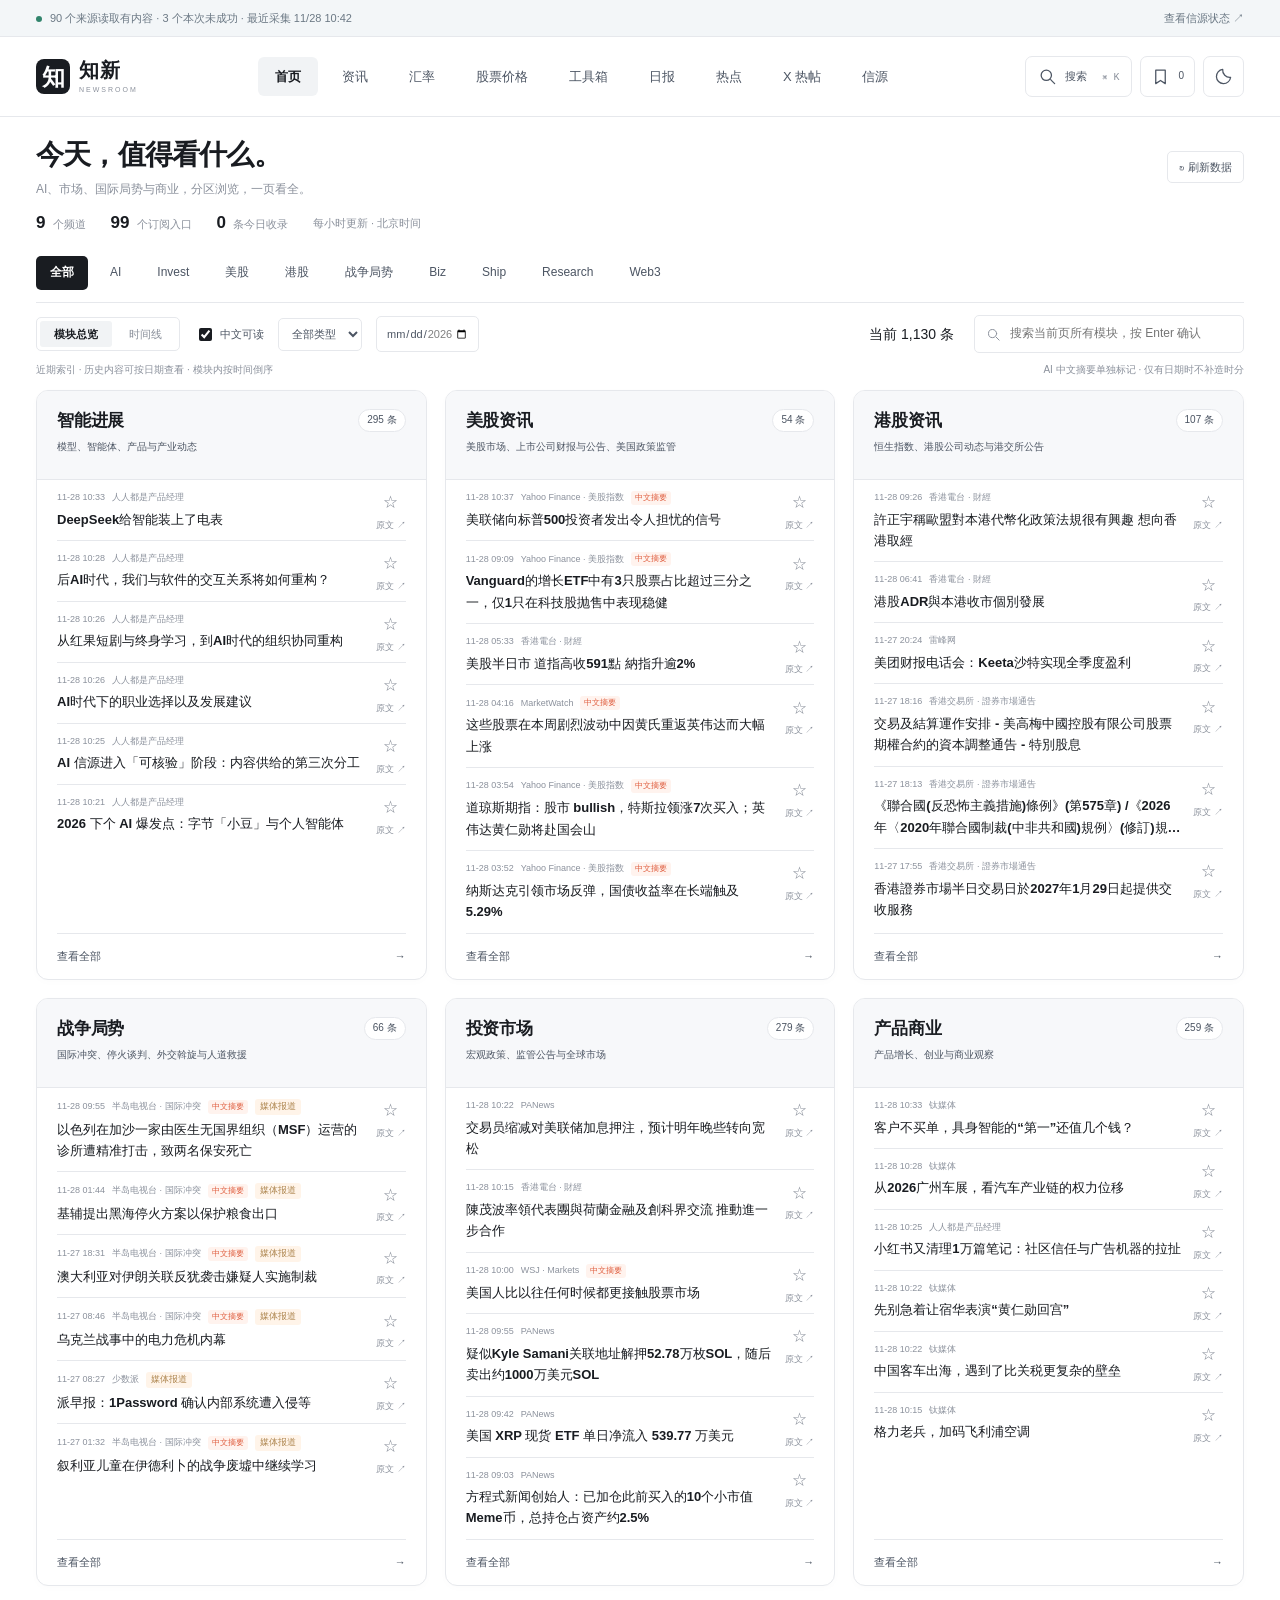
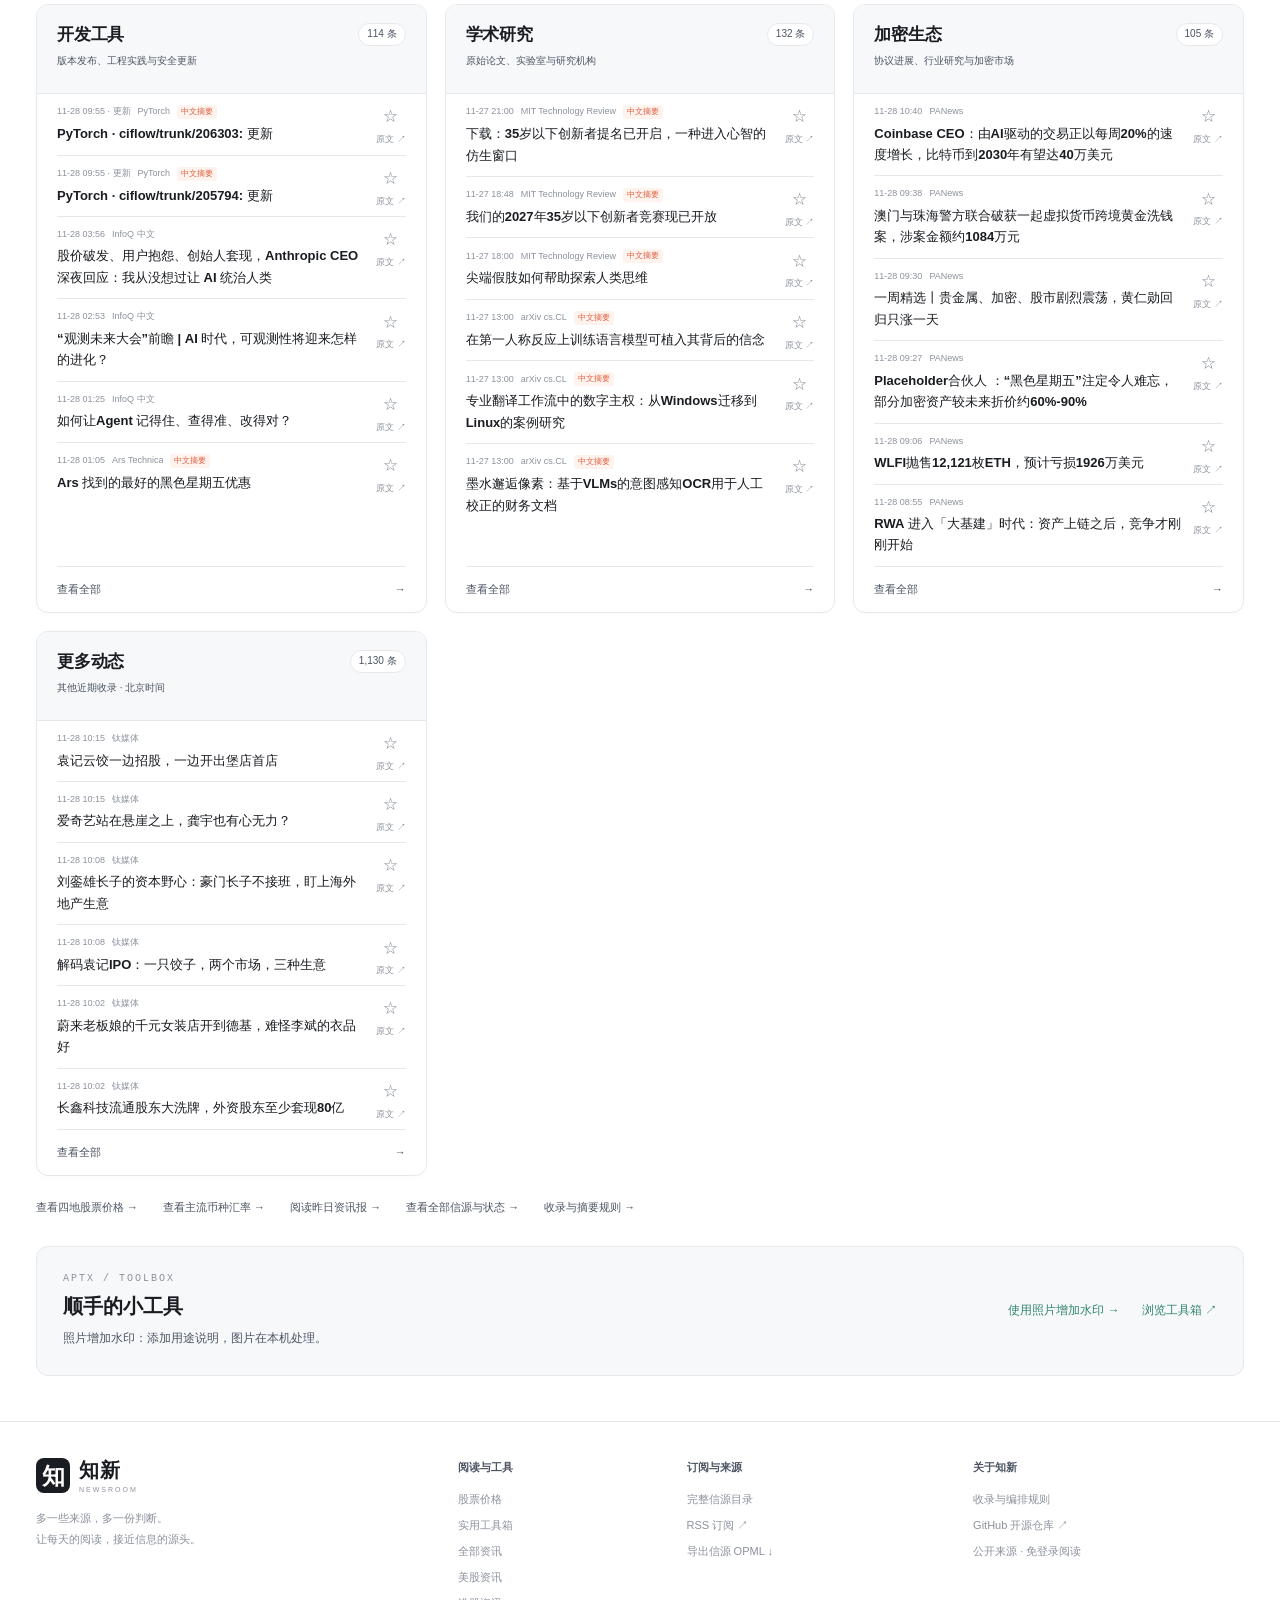
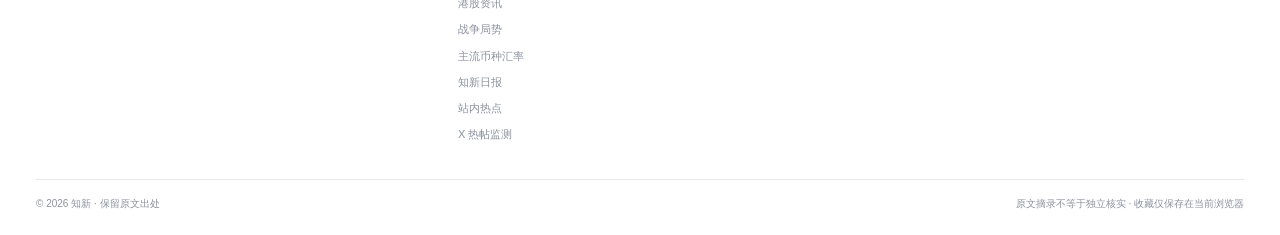
==== commit 1cee6bf8: "Refresh public AI sources" ====
--- a/site/about/index.html
+++ b/site/about/index.html
@@ -15,8 +15,8 @@
   <script src="./routing.js?v=66fdb86a15b0" defer></script>
   <script src="./stocks.js?v=11ef1272ff9c" defer></script>
   <script src="./app.js?v=699134f57a19" defer></script>
-  <script id="fx-bootstrap" type="application/json">{"recent":{"schemaVersion":1,"status":"ok","asOf":"2026-11-27","previousDate":"2026-11-26","base":"EUR","checkedAt":"2026-11-27T20:19:25+00:00","lastSuccessfulAt":"2026-11-27T20:19:25+00:00","source":{"name":"欧洲央行 ECB","url":"https://www.ecb.europa.eu/stats/policy_and_exchange_rates/euro_reference_exchange_rates/html/index.en.html","dataUrl":"https://www.ecb.europa.eu/stats/eurofxref/eurofxref-hist-90d.xml"},"currencies":[{"code":"CNY","name":"人民币"},{"code":"USD","name":"美元"},{"code":"HKD","name":"港币"},{"code":"EUR","name":"欧元"},{"code":"JPY","name":"日元"},{"code":"GBP","name":"英镑"},{"code":"SGD","name":"新加坡元"},{"code":"AUD","name":"澳元"},{"code":"CAD","name":"加元"},{"code":"CHF","name":"瑞士法郎"},{"code":"KRW","name":"韩元"},{"code":"NZD","name":"新西兰元"},{"code":"THB","name":"泰铢"},{"code":"MYR","name":"马来西亚林吉特"},{"code":"INR","name":"印度卢比"}],"longHistory":{"status":"ok","startDate":"2016-01-04","asOf":"2026-11-27"}},"history":{"schemaVersion":1,"asOf":"2026-11-27","startDate":"2025-11-27","codes":["CNY","USD","HKD","JPY","GBP","SGD","AUD","CAD","CHF","KRW","NZD","THB","MYR","INR"],"rows":[["2025-11-27",8.2068,1.1586,9.0118,181.11,0.8754,1.5039,1.7753,1.6273,0.9337,1694.15,2.0277,37.336,4.7873,103.5815],["2025-11-28",8.1836,1.1566,9.002,180.57,0.8752,1.5008,1.7721,1.621,0.9318,1699.81,2.0247,37.237,4.7796,103.4905],["2025-12-01",8.2358,1.1646,9.0703,180.28,0.8778,1.5065,1.774,1.6259,0.9323,1706.31,2.0257,37.186,4.811,104.2823],["2025-12-02",8.2123,1.1614,9.0424,181.26,0.8796,1.5072,1.7723,1.6264,0.9346,1704.82,2.0294,37.182,4.7995,104.4705],["2025-12-03",8.2421,1.1668,9.0826,181.28,0.8766,1.5101,1.77,1.627,0.9336,1708.78,2.0292,37.209,4.8107,105.2075],["2025-12-04",8.2498,1.1666,9.0801,180.55,0.8745,1.5115,1.7657,1.6299,0.934,1716.69,2.0236,37.395,4.7971,104.843],["2025-12-05",8.2333,1.1645,9.0652,180.76,0.8727,1.5084,1.7546,1.623,0.9365,1714.82,2.0158,37.095,4.7873,104.733],["2025-12-08",8.2378,1.1655,9.0681,181.29,0.8746,1.5107,1.7549,1.609,0.9388,1708.85,2.013,37.121,4.7937,104.945],["2025-12-09",8.2207,1.1637,9.056,181.96,0.8735,1.5091,1.7532,1.6114,0.9385,1708.91,2.0111,37.07,4.7886,104.55],["2025-12-10",8.2165,1.1634,9.0532,182.32,0.8741,1.5079,1.7513,1.6108,0.9356,1710.16,2.0126,37.048,4.7909,104.6008],["2025-12-11",8.2678,1.1714,9.1154,182.25,0.8751,1.5147,1.7601,1.6164,0.9333,1723.29,2.0155,37.186,4.8145,105.8005],["2025-12-12",8.2759,1.1731,9.1332,182.99,0.8767,1.5152,1.7594,1.6139,0.9333,1732.81,2.0189,37.0,4.8103,106.1955],["2025-12-15",8.2824,1.1753,9.1462,182.32,0.8779,1.5148,1.7669,1.6169,0.9355,1721.99,2.029,36.993,4.8099,106.653],["2025-12-16",8.293,1.1776,9.1609,182.07,0.8764,1.5176,1.7737,1.6206,0.9351,1734.89,2.0346,37.071,4.8111,107.069],["2025-12-17",8.2569,1.1722,9.1207,182.38,0.8785,1.5142,1.7704,1.6165,0.9332,1734.13,2.0294,36.942,4.7925,105.9275],["2025-12-18",8.2517,1.1719,9.119,182.55,0.8746,1.5129,1.7734,1.6161,0.9316,1731.18,2.0324,36.862,4.7884,105.7785],["2025-12-19",8.2465,1.1712,9.113,184.15,0.876,1.5143,1.7739,1.6155,0.9318,1731.88,2.041,36.846,4.775,105.054],["2025-12-22",8.265,1.1745,9.1362,184.77,0.8742,1.515,1.7667,1.6168,0.9316,1738.72,2.0283,36.586,4.7896,105.29],["2025-12-23",8.2833,1.1786,9.1674,183.89,0.8729,1.5153,1.7607,1.6148,0.9287,1745.36,2.0189,36.666,4.7898,105.5479],["2025-12-24",8.2679,1.1787,9.1655,183.83,0.8729,1.5135,1.7587,1.6128,0.9284,1707.04,2.0197,36.593,4.7678,105.7755],["2025-12-29",8.2438,1.1766,9.1467,183.97,0.8726,1.5122,1.7583,1.6106,0.9293,1690.95,2.0295,36.992,4.777,105.776],["2025-12-30",8.2216,1.1757,9.1511,183.48,0.8712,1.5095,1.7543,1.6104,0.9293,1697.65,2.0278,36.935,4.7581,105.58],["2025-12-31",8.2262,1.175,9.1464,184.09,0.8726,1.5105,1.7581,1.6088,0.9314,1696.94,2.038,37.218,4.7682,105.5965],["2026-01-02",8.1973,1.1721,9.1329,183.94,0.8719,1.5077,1.7508,1.6097,0.9296,1693.53,2.0317,36.792,4.7517,105.719],["2026-01-05",8.1478,1.1664,9.0822,182.93,0.8676,1.5018,1.7492,1.6087,0.9289,1690.44,2.0296,36.596,4.7502,105.316],["2026-01-06",8.1766,1.1707,9.1172,183.14,0.8663,1.4984,1.7422,1.6129,0.9287,1695.93,2.0232,36.608,4.7378,105.5405],["2026-01-07",8.1685,1.1684,9.0976,182.91,0.8664,1.4972,1.7367,1.6135,0.9304,1691.47,2.02,36.606,4.7414,104.9835],["2026-01-08",8.1513,1.1675,9.0981,182.97,0.8687,1.4995,1.7433,1.6183,0.9312,1695.57,2.0313,36.823,4.743,104.988],["2026-01-09",8.1288,1.1642,9.0763,183.52,0.8677,1.4984,1.7441,1.6163,0.9314,1699.55,2.0339,36.632,4.7424,105.0335],["2026-01-12",8.1529,1.1692,9.1156,184.42,0.8674,1.5019,1.7409,1.6219,0.9313,1715.11,2.027,36.508,4.7499,105.419],["2026-01-13",8.1294,1.1654,9.0925,185.12,0.866,1.5006,1.7394,1.6172,0.9311,1717.89,2.0231,36.681,4.7286,105.1478],["2026-01-14",8.1247,1.1651,9.0841,184.82,0.8668,1.5007,1.745,1.6169,0.9333,1719.0,2.0303,36.672,4.7163,105.2118],["2026-01-15",8.0988,1.1624,9.0657,184.31,0.8674,1.4969,1.7382,1.6162,0.9314,1706.77,2.0246,36.494,4.715,104.9647],["2026-01-16",8.0967,1.1617,9.0613,183.67,0.867,1.4962,1.7344,1.6135,0.9313,1711.1,2.0179,36.535,4.7136,105.397],["2026-01-19",8.0991,1.1631,9.0685,183.69,0.8671,1.4946,1.7342,1.6149,0.9282,1713.48,2.0098,36.353,4.7164,105.6965],["2026-01-20",8.1614,1.1728,9.1456,185.18,0.8722,1.5045,1.742,1.6215,0.9268,1731.99,2.0098,36.456,4.7551,106.677],["2026-01-21",8.1749,1.1739,9.1532,185.23,0.8744,1.5045,1.734,1.6192,0.9268,1719.32,2.0019,36.47,4.7508,107.5775],["2026-01-22",8.1658,1.1706,9.1283,185.88,0.8722,1.5026,1.7197,1.6171,0.9283,1718.11,1.991,36.675,4.7292,107.216],["2026-01-23",8.1778,1.1742,9.1561,185.71,0.8681,1.5016,1.7104,1.6161,0.9277,1723.2,1.9855,36.594,4.7033,107.864],["2026-01-26",8.2312,1.1836,9.2289,182.52,0.8675,1.5044,1.7133,1.623,0.9223,1713.58,1.9877,36.869,4.6936,108.6115],["2026-01-27",8.2964,1.1929,9.3046,182.92,0.8683,1.5096,1.7167,1.6316,0.9197,1719.21,1.9907,37.022,4.7149,109.288],["2026-01-28",8.3176,1.1974,9.3415,182.76,0.8685,1.5108,1.7107,1.6242,0.9188,1710.88,1.9859,37.251,4.6926,110.093],["2026-01-29",8.3132,1.1968,9.3407,183.48,0.8662,1.5128,1.6935,1.6186,0.9182,1712.42,1.9689,37.34,4.7004,110.007],["2026-01-30",8.2834,1.1919,9.3067,183.59,0.8662,1.5111,1.7001,1.612,0.9157,1719.47,1.966,37.455,4.7044,109.5825],["2026-02-02",8.221,1.184,9.2484,183.59,0.8658,1.5055,1.7042,1.6157,0.9199,1719.74,1.9705,37.432,4.6673,108.417],["2026-02-03",8.1877,1.1801,9.2201,183.92,0.8623,1.4994,1.683,1.6116,0.9173,1709.44,1.9532,37.25,4.6407,106.371],["2026-02-04",8.2051,1.182,9.2334,185.15,0.8616,1.5027,1.6814,1.6138,0.9168,1720.7,1.9602,37.39,4.6476,106.8698],["2026-02-05",8.1869,1.1798,9.2171,185.11,0.8691,1.5021,1.6922,1.6144,0.9161,1728.58,1.9676,37.488,4.6567,106.546],["2026-02-06",8.1838,1.1794,9.2152,185.27,0.8679,1.5016,1.688,1.6118,0.9175,1730.68,1.9673,37.269,4.6557,106.9265],["2026-02-09",8.2281,1.1886,9.2888,185.65,0.8701,1.5067,1.6843,1.6174,0.915,1737.79,1.9685,37.055,4.6765,107.8375],["2026-02-10",8.2245,1.1894,9.2983,184.51,0.8695,1.5061,1.683,1.6141,0.9123,1738.48,1.9687,37.151,4.6666,107.6878],["2026-02-11",8.2245,1.19,9.3013,182.79,0.8699,1.5027,1.6737,1.6138,0.9136,1727.84,1.9637,36.991,4.6589,107.9515],["2026-02-12",8.1944,1.1874,9.2815,182.52,0.8711,1.4984,1.6678,1.6128,0.9142,1707.82,1.9588,36.809,4.6338,107.565],["2026-02-13",8.195,1.1862,9.2725,181.83,0.8716,1.4992,1.6824,1.6161,0.9121,1715.78,1.9693,36.861,4.6351,107.481],["2026-02-16",8.1902,1.1855,9.265,181.79,0.869,1.4962,1.6731,1.6155,0.9129,1708.8,1.9623,36.863,4.6235,107.5625],["2026-02-17",8.1702,1.1826,9.2428,181.06,0.8733,1.4946,1.6776,1.6149,0.9116,1709.83,1.9623,37.021,4.6121,107.2565],["2026-02-18",8.1833,1.1845,9.2565,181.99,0.8724,1.4971,1.6748,1.6164,0.9124,1712.66,1.973,37.016,4.6196,107.425],["2026-02-19",8.1197,1.1753,9.1846,182.05,0.8738,1.4916,1.6698,1.6107,0.9119,1703.81,1.9728,36.722,4.5937,107.183],["2026-02-20",8.1294,1.1767,9.1961,182.63,0.8728,1.4931,1.6697,1.6112,0.9132,1705.81,1.9763,36.719,4.5927,107.0155],["2026-02-23",8.1412,1.1784,9.2136,182.44,0.8734,1.4923,1.6669,1.6132,0.9145,1701.08,1.975,36.56,4.5852,107.115],["2026-02-24",8.1046,1.1777,9.2126,183.53,0.8731,1.4925,1.6718,1.6148,0.912,1699.77,1.9783,36.573,4.586,107.0865],["2026-02-25",8.095,1.1784,9.2157,184.7,0.8714,1.4906,1.6617,1.6133,0.913,1682.64,1.9727,36.642,4.5852,107.167],["2026-02-26",8.0823,1.1814,9.2417,184.37,0.8719,1.4922,1.6592,1.6155,0.914,1684.25,1.9721,36.694,4.5909,107.421],["2026-02-27",8.0961,1.1805,9.2359,184.13,0.8763,1.4942,1.6612,1.6139,0.9104,1702.25,1.9731,36.696,4.5933,107.5205],["2026-03-02",8.0512,1.1698,9.1509,184.19,0.8739,1.49,1.6579,1.5991,0.9117,1710.38,1.9709,36.86,4.5938,107.317],["2026-03-03",8.017,1.1606,9.0552,182.98,0.8717,1.4833,1.6534,1.5883,0.9107,1715.95,1.9688,36.861,4.5797,106.9525],["2026-03-04",8.0347,1.1649,9.1064,183.02,0.8705,1.4844,1.6503,1.591,0.9082,1706.34,1.9674,36.671,4.5915,107.2678],["2026-03-05",8.0177,1.1618,9.0863,183.03,0.8695,1.4839,1.649,1.5828,0.9064,1714.57,1.9623,36.788,4.581,106.4773],["2026-03-06",7.9825,1.1561,9.04,182.57,0.86693,1.481,1.6501,1.5782,0.9045,1717.02,1.9687,36.966,4.562,106.1745],["2026-03-09",7.9929,1.1555,9.0311,183.15,0.8653,1.4792,1.6465,1.568,0.9008,1716.06,1.9563,37.057,4.5792,106.65],["2026-03-10",8.0057,1.1641,9.1075,183.67,0.86545,1.481,1.6355,1.5777,0.9027,1711.37,1.9596,36.815,4.5691,107.05],["2026-03-11",7.9518,1.1581,9.0642,183.63,0.86363,1.4757,1.6195,1.5742,0.9031,1710.64,1.9571,36.787,4.5357,106.629],["2026-03-12",7.9316,1.1547,9.038,183.43,0.86243,1.4726,1.619,1.5706,0.9028,1709.93,1.9588,36.875,4.5345,106.4745],["2026-03-13",7.9145,1.1476,8.9827,182.85,0.86503,1.4685,1.6293,1.5726,0.9034,1711.87,1.9691,36.953,4.5198,106.0205],["2026-03-16",7.9154,1.1478,8.9881,182.66,0.86408,1.4676,1.6272,1.5703,0.9041,1711.08,1.9647,37.143,4.5114,105.8818],["2026-03-17",7.9412,1.1531,9.0355,183.29,0.8643,1.4723,1.6227,1.5804,0.9068,1714.87,1.9693,37.268,4.5178,106.5055],["2026-03-18",7.9214,1.15,9.0135,183.49,0.86393,1.4734,1.6305,1.5774,0.9073,1729.08,1.9763,37.565,4.504,106.83],["2026-03-19",7.9279,1.1489,8.9966,182.46,0.86388,1.4744,1.6403,1.577,0.9121,1725.2,1.98,37.805,4.5259,107.133],["2026-03-20",7.9664,1.1555,9.0545,183.46,0.86438,1.4793,1.6351,1.5849,0.9096,1734.17,1.9723,37.854,4.5521,108.175],["2026-03-23",7.9916,1.1596,9.0819,183.86,0.8642,1.4791,1.6519,1.5896,0.9124,1724.93,1.9836,37.403,4.5682,108.099],["2026-03-24",7.977,1.1572,9.0575,183.91,0.86541,1.4819,1.6652,1.591,0.9145,1734.48,1.9895,37.794,4.5785,108.597],["2026-03-25",7.9979,1.1592,9.0637,184.27,0.86558,1.4829,1.6647,1.5977,0.9153,1735.94,1.9921,37.778,4.5962,108.9005],["2026-03-26",7.9737,1.1539,9.0281,184.19,0.86515,1.4821,1.6693,1.5964,0.9151,1738.14,1.9958,37.963,4.6087,108.6045],["2026-03-27",7.9626,1.1517,9.0223,184.16,0.8672,1.4831,1.6731,1.5974,0.9178,1740.79,2.0019,37.949,4.6218,109.1945],["2026-03-30",7.937,1.1484,8.9969,183.12,0.86803,1.4812,1.674,1.5987,0.9187,1742.93,2.0068,37.731,4.6258,108.7686],["2026-03-31",7.9341,1.1498,9.0136,183.39,0.86833,1.4811,1.6693,1.6022,0.9194,1753.22,2.0061,37.667,4.6555,107.8788],["2026-04-01",7.9771,1.1605,9.0955,183.73,0.87113,1.4875,1.6689,1.6124,0.9191,1746.33,2.0102,37.728,4.6733,108.424],["2026-04-02",7.9495,1.1525,9.0325,183.94,0.87253,1.4834,1.6771,1.603,0.9213,1747.94,2.0191,37.762,4.6549,107.3],["2026-04-07",7.9251,1.1557,9.0564,184.73,0.87258,1.4847,1.6665,1.6078,0.9242,1730.56,2.0267,37.687,4.6586,107.4895],["2026-04-08",7.9948,1.1706,9.1685,185.13,0.86893,1.49,1.6589,1.6225,0.9223,1725.73,2.0055,37.313,4.6543,107.9533],["2026-04-09",7.9863,1.1685,9.1551,185.7,0.87053,1.4891,1.6593,1.6175,0.924,1728.78,2.0019,37.503,4.6541,108.2738],["2026-04-10",7.9967,1.1711,9.1729,186.43,0.87105,1.4919,1.6561,1.6187,0.9241,1737.06,2.0034,37.592,4.6434,108.7795],["2026-04-13",7.9827,1.1684,9.1507,186.75,0.87058,1.4912,1.661,1.6177,0.9242,1740.86,2.0081,37.728,4.6444,109.047],["2026-04-14",8.0379,1.1793,9.2372,187.33,0.86913,1.4993,1.6558,1.6225,0.921,1734.18,1.9992,37.791,4.6594,109.7765],["2026-04-15",8.0353,1.178,9.2289,187.41,0.86935,1.4991,1.6507,1.6235,0.922,1740.02,1.9978,37.808,4.659,110.0695],["2026-04-16",8.0368,1.1782,9.2195,187.31,0.86993,1.4985,1.6425,1.6174,0.923,1739.62,1.9986,37.685,4.6586,109.8595],["2026-04-17",8.0483,1.1797,9.2382,187.72,0.87168,1.5009,1.6438,1.6129,0.9231,1744.76,2.0032,37.839,4.6628,109.5025],["2026-04-20",8.0176,1.176,9.2105,186.88,0.87045,1.4952,1.6432,1.6105,0.9189,1729.01,2.0003,37.72,4.6481,109.4525],["2026-04-21",8.0202,1.1767,9.214,187.14,0.87035,1.4961,1.6423,1.607,0.9172,1729.57,1.9907,37.696,4.6491,110.0275],["2026-04-22",8.0071,1.1733,9.1892,186.81,0.86903,1.4945,1.6404,1.6034,0.9175,1734.2,1.9866,37.786,4.6375,110.0605],["2026-04-23",7.9928,1.1694,9.16,186.5,0.86575,1.4919,1.6347,1.5986,0.9177,1729.96,1.9861,37.836,4.6349,110.052],["2026-04-24",8.0067,1.1712,9.1763,186.71,0.86803,1.4949,1.6393,1.6023,0.9199,1729.91,1.9939,37.918,4.6438,110.3885],["2026-04-27",8.0165,1.1749,9.208,187.06,0.8658,1.4954,1.6337,1.5979,0.921,1728.54,1.9851,37.946,4.6438,110.6745],["2026-04-28",7.9877,1.168,9.1527,186.58,0.86715,1.493,1.6327,1.5974,0.9238,1725.01,1.9905,38.024,4.6159,110.426],["2026-04-29",7.9993,1.1706,9.1736,187.05,0.86643,1.4952,1.6344,1.6007,0.9236,1730.59,1.9981,38.226,4.6268,111.0315],["2026-04-30",7.991,1.1702,9.1662,183.21,0.86625,1.4934,1.6371,1.5994,0.919,1728.39,1.9957,38.084,4.6457,111.0695],["2026-05-04",7.9914,1.17,9.1647,183.83,0.86358,1.4927,1.6289,1.593,0.9173,1722.28,1.9874,38.171,4.625,111.2585],["2026-05-05",7.9818,1.1686,9.1577,184.42,0.86343,1.4925,1.6299,1.591,0.9165,1721.29,1.9876,38.143,4.6306,111.35],["2026-05-06",8.0113,1.1762,9.2163,183.74,0.8637,1.4917,1.6238,1.5999,0.9165,1703.26,1.9713,37.856,4.6166,111.2865],["2026-05-07",8.0058,1.177,9.218,184.07,0.8641,1.4898,1.6219,1.604,0.9157,1707.4,1.9686,37.835,4.6021,110.938],["2026-05-08",7.9989,1.1761,9.2067,184.37,0.8641,1.4911,1.6259,1.6063,0.9156,1725.08,1.9735,37.897,4.6115,111.1285],["2026-05-11",7.9961,1.1765,9.2112,184.87,0.86488,1.4938,1.6249,1.6079,0.9163,1732.87,1.9785,38.136,4.6148,112.1385],["2026-05-12",7.9726,1.1738,9.1887,184.98,0.86803,1.4937,1.6252,1.6088,0.9172,1747.64,1.9743,38.055,4.6177,112.2585],["2026-05-13",7.9556,1.1715,9.1735,184.83,0.86713,1.4904,1.6158,1.6039,0.9155,1743.87,1.9749,37.88,4.6046,112.0793],["2026-05-14",7.94,1.1702,9.1662,184.83,0.86618,1.4901,1.6162,1.606,0.915,1745.62,1.9734,37.815,4.6006,112.0675],["2026-05-15",7.9194,1.1628,9.1065,184.36,0.8705,1.4884,1.6265,1.5995,0.9144,1743.76,1.9908,37.989,4.5942,111.594],["2026-05-18",7.9209,1.1648,9.1211,184.93,0.8702,1.4895,1.6256,1.6006,0.9144,1744.64,1.9858,37.967,4.6324,112.2285],["2026-05-19",7.9087,1.162,9.1015,184.89,0.86671,1.4887,1.6327,1.5985,0.915,1753.17,1.988,37.951,4.6219,112.1815],["2026-05-20",7.8912,1.16,9.0861,184.48,0.86555,1.4852,1.6271,1.5959,0.9165,1746.31,1.9841,37.903,4.6052,112.317],["2026-05-21",7.8899,1.1599,9.0873,184.59,0.86433,1.4848,1.6273,1.5972,0.9145,1749.99,1.9802,37.911,4.5961,111.5885],["2026-05-22",7.8791,1.1595,9.0865,184.53,0.86418,1.4846,1.6283,1.6002,0.9119,1759.6,1.9817,37.875,4.6009,110.9585],["2026-05-25",7.899,1.1643,9.1214,185.04,0.86255,1.4873,1.624,1.6082,0.9099,1762.46,1.982,37.816,4.6019,110.887],["2026-05-26",7.8939,1.1634,9.1161,185.22,0.86375,1.4866,1.6236,1.6069,0.9136,1751.27,1.9913,37.997,4.6129,111.32],["2026-05-27",7.8923,1.1637,9.1173,185.52,0.86618,1.4869,1.6321,1.6099,0.9153,1745.2,1.9774,37.96,4.6141,111.365],["2026-05-28",7.8762,1.1617,9.1015,185.24,0.86665,1.4865,1.6318,1.6094,0.9167,1745.84,1.9713,37.988,4.6212,111.1705],["2026-05-29",7.8793,1.1644,9.1238,185.45,0.86723,1.487,1.6238,1.6074,0.9111,1753.9,1.9491,37.866,4.6168,110.6195],["2026-06-01",7.8786,1.1646,9.1271,185.74,0.86493,1.4881,1.6234,1.6106,0.9128,1756.96,1.9558,37.914,4.6176,110.629],["2026-06-02",7.8778,1.1649,9.1298,186.09,0.86465,1.4892,1.6221,1.6119,0.9149,1767.33,1.9618,37.958,4.6188,110.9845],["2026-06-03",7.862,1.1614,9.1012,185.66,0.8637,1.489,1.6218,1.6094,0.9167,1778.09,1.9695,38.007,4.6392,111.1575],["2026-06-04",7.8848,1.164,9.1185,186.01,0.8649,1.4929,1.6297,1.6176,0.9168,1783.85,1.9791,37.949,4.6711,111.4945],["2026-06-05",7.8752,1.164,9.1185,186.08,0.86433,1.4939,1.6301,1.6159,0.9175,1793.64,1.9806,37.987,4.6886,110.5215],["2026-06-08",7.8263,1.154,9.0427,184.6,0.8636,1.4855,1.6311,1.6083,0.9187,1763.26,1.9792,37.811,4.7008,110.4475],["2026-06-09",7.8367,1.1573,9.0691,185.35,0.8634,1.4873,1.6391,1.6111,0.9206,1765.44,1.981,37.994,4.6998,110.3495],["2026-06-10",7.8243,1.1539,9.0426,185.19,0.86228,1.4866,1.6475,1.6073,0.9222,1759.12,1.9879,38.027,4.6964,109.9275],["2026-06-11",7.8191,1.1537,9.041,185.21,0.8633,1.4857,1.6487,1.6127,0.9221,1764.62,1.994,38.014,4.6921,110.484],["2026-06-12",7.822,1.1567,9.0633,185.3,0.86305,1.4854,1.6442,1.618,0.9217,1758.43,1.986,37.876,4.6933,110.0195],["2026-06-15",7.8429,1.1607,9.093,185.93,0.86483,1.4882,1.6424,1.6228,0.9212,1757.65,1.9882,37.781,4.7014,109.9355],["2026-06-16",7.8334,1.1594,9.0821,185.94,0.86471,1.4866,1.6411,1.6248,0.9224,1749.36,1.9906,37.698,4.7164,109.6335],["2026-06-17",7.8349,1.1591,9.0821,185.82,0.86463,1.4876,1.6418,1.6241,0.9193,1758.45,1.9952,37.804,4.7152,109.5745],["2026-06-18",7.7609,1.1461,8.9827,184.44,0.86638,1.4795,1.6362,1.6189,0.9218,1763.72,1.9889,37.581,4.7191,108.1155],["2026-06-19",7.7624,1.1467,8.9887,184.88,0.86653,1.4804,1.6348,1.6228,0.9248,1757.1,1.9967,37.681,4.7439,108.1675],["2026-06-22",7.7612,1.1456,8.981,185.33,0.86468,1.481,1.6346,1.6223,0.9257,1760.88,1.9991,37.702,4.7531,108.473],["2026-06-23",7.7303,1.1392,8.9313,184.02,0.862,1.4763,1.6423,1.6162,0.9225,1749.98,2.0065,37.821,4.7169,107.928],["2026-06-24",7.7236,1.134,8.891,183.35,0.86165,1.4722,1.6436,1.614,0.9216,1753.65,2.0096,37.91,4.6925,107.3605],["2026-06-25",7.7105,1.1342,8.8928,183.57,0.86183,1.4719,1.6454,1.6151,0.9223,1749.98,2.0115,37.882,4.6701,107.0635],["2026-06-26",7.7506,1.1401,8.9408,184.3,0.86253,1.4755,1.6518,1.6169,0.9218,1751.73,2.0181,38.051,4.6602,107.6305],["2026-06-29",7.7492,1.1406,8.9449,184.62,0.86215,1.4754,1.6531,1.6201,0.9222,1760.8,2.0175,37.919,4.6434,107.838],["2026-06-30",7.7314,1.1394,8.935,185.08,0.86178,1.4754,1.6544,1.622,0.9224,1767.08,2.0136,37.862,4.6544,107.8565],["2026-07-01",7.7342,1.1383,8.9287,185.21,0.85973,1.4762,1.6518,1.6191,0.9234,1773.57,2.0069,38.002,4.6602,108.4215],["2026-07-02",7.7388,1.1399,8.9414,184.19,0.85665,1.4756,1.6546,1.6203,0.92,1765.53,2.0101,37.976,4.6508,108.7435],["2026-07-03",7.7634,1.1448,8.9791,184.48,0.8572,1.4774,1.65,1.6258,0.919,1752.95,2.0049,37.933,4.6605,109.002],["2026-07-06",7.7573,1.1415,8.9528,185.31,0.85538,1.4765,1.6462,1.6236,0.9201,1747.72,2.0079,38.04,4.663,108.9035],["2026-07-07",7.767,1.1433,8.9661,185.09,0.85411,1.4764,1.6455,1.6255,0.9218,1731.47,2.0088,38.026,4.6532,108.582],["2026-07-08",7.755,1.1404,8.9395,185.3,0.85435,1.4757,1.6471,1.6176,0.9222,1720.95,2.0019,38.141,4.6494,108.9765],["2026-07-09",7.7712,1.1435,8.9605,185.72,0.85363,1.4784,1.6478,1.6202,0.9227,1729.49,1.9916,38.244,4.662,109.0765],["2026-07-10",7.7433,1.143,8.9611,185.02,0.85155,1.4757,1.6447,1.6177,0.9223,1720.12,1.9808,38.079,4.652,108.9665],["2026-07-13",7.7427,1.1424,8.9548,185.23,0.8533,1.4765,1.6454,1.6148,0.9253,1706.85,1.977,38.139,4.6507,109.2375],["2026-07-14",7.7327,1.1405,8.9387,185.01,0.85215,1.4743,1.6428,1.6095,0.9257,1705.61,1.9662,38.235,4.651,109.7215],["2026-07-15",7.7268,1.1406,8.9412,185.22,0.85093,1.4739,1.6335,1.6053,0.9256,1701.97,1.9608,38.375,4.6514,109.794],["2026-07-16",7.7596,1.1467,8.9898,185.99,0.84873,1.4782,1.6362,1.6082,0.925,1696.49,1.9583,38.489,4.6699,110.4895],["2026-07-17",7.7501,1.1435,8.9653,185.65,0.85098,1.4765,1.6394,1.6035,0.9228,1698.46,1.9609,38.462,4.6826,110.102],["2026-07-20",7.7319,1.1426,8.9587,185.54,0.84888,1.4749,1.6307,1.6032,0.9236,1692.4,1.952,38.42,4.6761,110.1985],["2026-07-21",7.7255,1.1418,8.9525,185.82,0.85205,1.4734,1.6276,1.6069,0.9259,1688.04,1.9533,38.439,4.6688,109.882],["2026-07-22",7.7266,1.1408,8.9443,186.03,0.8534,1.473,1.6312,1.6071,0.9268,1688.78,1.9608,38.57,4.6624,110.167],["2026-07-23",7.7127,1.1392,8.9328,186.23,0.85318,1.4711,1.6291,1.6034,0.9295,1677.72,1.9689,38.533,4.6582,110.0255],["2026-07-24",7.7047,1.1377,8.9225,186.38,0.85388,1.4687,1.6281,1.6026,0.9302,1662.18,1.9656,38.329,4.6543,109.865],["2026-07-27",7.7059,1.1389,8.9313,186.37,0.85524,1.4696,1.6271,1.6064,0.9284,1674.31,1.9663,38.244,4.653,109.2425],["2026-07-28",7.6969,1.1367,8.9136,186.32,0.8555,1.4702,1.6312,1.6036,0.9319,1658.96,1.9693,38.204,4.6514,108.961],["2026-07-29",7.7,1.138,8.9246,186.27,0.85635,1.471,1.6397,1.6051,0.9332,1652.77,1.9709,38.157,4.6539,108.8475],["2026-07-30",7.7521,1.1476,9.0018,186.99,0.85715,1.4775,1.6439,1.6119,0.9324,1645.31,1.9646,38.496,4.6851,109.808],["2026-07-31",7.7539,1.1485,9.0079,184.03,0.85573,1.4757,1.6365,1.6126,0.9304,1657.99,1.9589,38.435,4.6933,109.5495],["2026-08-03",7.7891,1.1535,9.0464,180.73,0.85633,1.4783,1.6463,1.6181,0.932,1646.1,1.9636,38.452,4.7242,109.9725],["2026-08-04",7.7767,1.1515,9.0316,181.26,0.85639,1.4767,1.6377,1.6191,0.9319,1643.32,1.9568,38.385,4.7125,109.8285],["2026-08-05",7.7989,1.1554,9.0619,182.08,0.8572,1.4806,1.6385,1.623,0.9345,1644.97,1.968,38.29,4.7291,109.9045],["2026-08-06",7.7898,1.1542,9.0542,182.17,0.85705,1.4798,1.639,1.6156,0.9346,1643.09,1.9619,38.164,4.7201,109.9085],["2026-08-07",7.7834,1.1535,9.0491,182.64,0.85765,1.4775,1.6384,1.616,0.9347,1633.3,1.9646,38.129,4.719,109.8275],["2026-08-10",7.7931,1.1555,9.0653,183.31,0.85565,1.4785,1.6359,1.6108,0.934,1636.9,1.9613,38.146,4.7266,110.1228],["2026-08-11",7.7841,1.154,9.0546,183.72,0.85483,1.4773,1.6336,1.6084,0.9351,1629.64,1.9626,38.203,4.7227,110.1375],["2026-08-12",7.785,1.1545,9.0594,183.67,0.85358,1.4766,1.6327,1.6077,0.9366,1636.08,1.9675,38.168,4.7167,110.069],["2026-08-13",7.7774,1.1534,9.0506,183.77,0.8549,1.4765,1.6356,1.6089,0.9373,1638.16,1.9735,38.212,4.7139,110.0815],["2026-08-14",7.7977,1.1567,9.077,183.93,0.8545,1.4784,1.6333,1.6049,0.939,1632.42,1.9642,38.316,4.7263,110.3818],["2026-08-17",7.813,1.1593,9.0951,184.59,0.855,1.4797,1.6271,1.6067,0.9389,1636.83,1.9593,38.286,4.7097,110.8375],["2026-08-18",7.8049,1.1576,9.0799,184.87,0.85585,1.4791,1.6278,1.606,0.9406,1632.3,1.9672,38.27,4.6987,110.7673],["2026-08-19",7.8197,1.1605,9.1002,184.62,0.85608,1.481,1.6401,1.6098,0.9402,1614.81,1.9738,38.372,4.7087,111.1265],["2026-08-20",7.8538,1.1681,9.1624,185.45,0.85725,1.486,1.6438,1.6085,0.9333,1631.08,1.9657,38.448,4.7238,111.7985],["2026-08-21",7.8624,1.1699,9.1726,185.66,0.8567,1.4838,1.6321,1.6074,0.9353,1619.41,1.9541,38.226,4.7246,111.9595],["2026-08-24",7.8414,1.1664,9.1408,185.6,0.8555,1.4819,1.6287,1.6154,0.9362,1614.6,1.9567,38.124,4.7152,111.6875],["2026-08-25",7.8366,1.1662,9.1407,185.7,0.8555,1.4814,1.6303,1.6163,0.9361,1612.94,1.9547,38.176,4.7196,111.276],["2026-08-26",7.8422,1.1669,9.1463,185.62,0.85613,1.4817,1.6241,1.6176,0.938,1614.39,1.9582,38.21,4.6985,111.3475],["2026-08-27",7.8258,1.1645,9.1282,185.61,0.8574,1.4804,1.6196,1.6151,0.9376,1607.45,1.9566,38.26,4.6964,111.2575],["2026-08-28",7.8251,1.1643,9.1276,185.92,0.8572,1.4802,1.6183,1.613,0.9364,1600.39,1.9585,38.37,4.6875,111.0585],["2026-08-31",7.7922,1.1596,9.0888,185.22,0.85648,1.4758,1.6191,1.6102,0.9376,1586.37,1.9599,38.458,4.6685,110.361],["2026-09-01",7.7911,1.159,9.0877,185.63,0.85655,1.4759,1.623,1.6096,0.9394,1593.17,1.9674,38.554,4.6818,110.0485],["2026-09-02",7.7822,1.1578,9.0801,184.78,0.8587,1.4741,1.6199,1.6122,0.9424,1577.57,1.9868,38.468,4.6839,109.962],["2026-09-03",7.8042,1.1615,9.1078,181.21,0.86055,1.4725,1.6147,1.6019,0.939,1576.49,1.978,38.312,4.6942,109.75],["2026-09-04",7.7994,1.1622,9.112,181.59,0.85898,1.4724,1.6134,1.6038,0.9405,1569.38,1.9755,38.26,4.7005,109.8165],["2026-09-07",7.7995,1.1622,9.1119,179.85,0.85894,1.4716,1.6109,1.6062,0.9405,1566.56,1.978,38.231,4.7023,109.821],["2026-09-08",7.7936,1.1614,9.1068,179.2,0.8574,1.4701,1.6098,1.6033,0.9425,1558.22,1.9877,38.227,4.717,110.1315],["2026-09-09",7.8159,1.1652,9.1378,178.59,0.85898,1.4721,1.6128,1.6043,0.9404,1556.94,1.9903,38.306,4.7424,110.8225],["2026-09-10",7.79,1.1616,9.1083,179.09,0.85915,1.4711,1.6167,1.6049,0.9432,1560.96,1.994,38.327,4.7225,110.8645],["2026-09-11",7.7762,1.1592,9.0904,178.56,0.85815,1.4697,1.6161,1.6064,0.9451,1556.56,1.9914,38.329,4.7185,110.7675],["2026-09-14",7.7489,1.1551,9.0599,178.52,0.85598,1.4676,1.6202,1.6041,0.9431,1555.04,2.0012,38.407,4.7082,110.3755],["2026-09-15",7.7444,1.1539,9.0518,178.86,0.8558,1.4683,1.6194,1.6062,0.9441,1568.32,2.0042,38.419,4.716,110.7285],["2026-09-16",7.738,1.1537,9.0507,178.88,0.8574,1.469,1.6176,1.6082,0.9449,1578.03,2.0021,38.361,4.7152,110.714],["2026-09-17",7.7009,1.1481,9.0071,178.75,0.8583,1.4642,1.6139,1.6068,0.9466,1587.31,1.9993,38.237,4.7061,110.1475],["2026-09-18",7.6755,1.146,8.9903,180.94,0.8588,1.4651,1.6095,1.6056,0.9462,1590.76,2.0068,38.225,4.6763,109.8755],["2026-09-21",7.693,1.149,9.0144,180.7,0.8578,1.4647,1.6098,1.6091,0.9438,1576.63,2.0035,38.187,4.685,110.0975],["2026-09-22",7.6803,1.1463,8.9909,180.17,0.8578,1.4612,1.6122,1.6099,0.9393,1554.55,2.0003,37.988,4.67,109.5805],["2026-09-23",7.6538,1.1411,8.9506,180.2,0.8595,1.4587,1.6146,1.6077,0.939,1558.0,2.0049,37.987,4.6557,109.25],["2026-09-24",7.6302,1.1367,8.9148,180.57,0.85986,1.4549,1.6177,1.6047,0.9409,1555.69,2.0049,38.057,4.6457,109.0775],["2026-09-25",7.6551,1.1403,8.9445,179.7,0.86045,1.4563,1.622,1.6127,0.9445,1545.16,2.0108,38.023,4.6456,109.2605],["2026-09-28",7.6352,1.1378,8.9258,178.5,0.85785,1.4538,1.6199,1.6118,0.9464,1545.05,2.0071,38.196,4.6456,109.2095],["2026-09-29",7.6117,1.1355,8.9091,178.41,0.85718,1.4504,1.6211,1.6101,0.9461,1536.74,2.0076,38.056,4.634,108.991],["2026-09-30",7.613,1.1355,8.9095,178.27,0.85463,1.4503,1.6297,1.6105,0.9478,1539.06,2.0115,38.113,4.6306,108.8205],["2026-10-01",7.5748,1.1298,8.8658,178.49,0.85373,1.446,1.6255,1.6095,0.9437,1537.96,2.0121,38.023,4.6147,108.832],["2026-10-02",7.5259,1.1225,8.8084,176.99,0.85033,1.4366,1.6176,1.5984,0.9279,1513.44,2.0002,37.71,4.5849,108.1245],["2026-10-05",7.5118,1.1204,8.7925,177.28,0.8472,1.4344,1.6097,1.5969,0.9311,1505.8,2.0038,37.752,4.5791,107.8915],["2026-10-06",7.5554,1.1269,8.8438,178.15,0.8488,1.4392,1.614,1.6058,0.9359,1508.67,2.0061,37.836,4.6034,108.6615],["2026-10-07",7.4937,1.1177,8.7722,176.85,0.84645,1.4311,1.6079,1.5931,0.9309,1496.25,1.9977,37.661,4.5692,108.1165],["2026-10-08",7.4972,1.1186,8.7783,177.05,0.84698,1.434,1.611,1.5953,0.9326,1502.79,2.0014,37.68,4.5768,108.2635],["2026-10-09",7.4992,1.1206,8.794,177.34,0.84763,1.4348,1.6052,1.5942,0.9313,1503.27,1.9961,37.574,4.5777,108.3965],["2026-10-12",7.4832,1.1181,8.7743,177.33,0.84478,1.4314,1.6032,1.5946,0.9312,1490.53,1.9968,37.585,4.5663,107.086],["2026-10-13",7.489,1.1188,8.7802,176.91,0.8446,1.4319,1.6033,1.5933,0.9312,1500.81,1.9931,37.58,4.5714,106.6],["2026-10-14",7.4925,1.1195,8.7859,177.39,0.84385,1.4359,1.5971,1.5918,0.933,1496.54,1.9941,37.587,4.5704,106.5283],["2026-10-15",7.4993,1.1208,8.7953,177.06,0.8461,1.4379,1.6218,1.5923,0.9305,1508.48,2.0012,37.592,4.5757,106.5408],["2026-10-16",7.524,1.1253,8.8316,177.82,0.84385,1.4395,1.6171,1.5935,0.9272,1499.01,1.9868,37.602,4.5929,106.864],["2026-10-19",7.4991,1.1225,8.8097,177.63,0.84205,1.4357,1.6068,1.5798,0.9261,1492.35,1.9792,37.665,4.5826,106.559],["2026-10-20",7.4894,1.1215,8.8023,177.34,0.84028,1.4338,1.6056,1.5758,0.9237,1489.17,1.9748,37.738,4.5788,106.459],["2026-10-21",7.4999,1.1234,8.8155,177.36,0.83825,1.4348,1.5971,1.5779,0.9256,1489.15,1.9735,37.718,4.5843,106.1265],["2026-10-22",7.4786,1.1205,8.7845,175.97,0.8377,1.4315,1.598,1.5725,0.9211,1484.25,1.9724,37.811,4.5756,106.249],["2026-10-23",7.466,1.1193,8.7793,175.51,0.83728,1.431,1.5939,1.5665,0.9227,1482.46,1.9682,37.771,4.5729,106.272],["2026-10-26",7.4603,1.1188,8.7768,176.15,0.8382,1.4327,1.5927,1.5695,0.9243,1482.72,1.9695,37.821,4.5731,106.4935],["2026-10-27",7.4343,1.115,8.7466,175.97,0.83658,1.4285,1.5856,1.5636,0.9239,1480.44,1.9552,37.654,4.5592,106.0635],["2026-10-28",7.4217,1.1133,8.7339,175.86,0.83785,1.4274,1.583,1.5638,0.9247,1492.35,1.9833,37.602,4.5389,106.0095],["2026-10-29",7.4144,1.113,8.733,175.92,0.83578,1.4265,1.5842,1.5577,0.9222,1488.4,1.9817,37.569,4.5182,106.0345],["2026-10-30",7.4326,1.1172,8.7652,175.68,0.8338,1.4282,1.5904,1.5606,0.9194,1491.76,1.9823,37.683,4.5325,106.084],["2026-11-02",7.4567,1.1216,8.8002,177.1,0.8358,1.4344,1.6004,1.5673,0.9193,1506.2,1.9934,37.865,4.5655,106.4505],["2026-11-03",7.459,1.1179,8.771,176.95,0.83358,1.4322,1.6007,1.5623,0.9166,1503.12,1.9876,37.735,4.5577,105.9155],["2026-11-04",7.5177,1.1267,8.8399,178.3,0.8346,1.4398,1.6061,1.5701,0.9188,1508.18,1.9988,37.902,4.5789,106.6318],["2026-11-05",7.4846,1.1224,8.8055,177.85,0.83393,1.4336,1.6033,1.5675,0.918,1509.28,1.9966,37.533,4.5412,106.0395],["2026-11-06",7.4485,1.1165,8.7505,176.77,0.83415,1.4309,1.625,1.5705,0.9143,1517.02,2.0141,37.459,4.5319,104.8645],["2026-11-09",7.4689,1.1193,8.7772,176.79,0.8343,1.4328,1.6236,1.5785,0.9164,1507.46,1.9941,37.485,4.5432,105.1435],["2026-11-10",7.4801,1.1214,8.7973,177.38,0.83545,1.4335,1.6244,1.5852,0.9203,1501.56,1.9925,37.522,4.5484,105.3315],["2026-11-11",7.4225,1.1127,8.7298,177.18,0.83618,1.4271,1.6222,1.5839,0.9234,1487.57,1.9928,37.487,4.5326,104.254],["2026-11-12",7.3891,1.1081,8.6928,176.96,0.83595,1.4249,1.6246,1.5789,0.9232,1478.32,1.9942,37.47,4.5194,104.2118],["2026-11-13",7.3738,1.1052,8.6714,176.83,0.83559,1.4236,1.6288,1.5758,0.9266,1477.8,1.9978,37.483,4.5175,104.1575],["2026-11-16",7.3425,1.1014,8.6427,175.78,0.8345,1.4195,1.6301,1.5734,0.9244,1470.23,1.9971,37.326,4.5102,103.452],["2026-11-17",7.3254,1.0989,8.6221,175.05,0.83305,1.4163,1.6316,1.5704,0.9233,1468.36,1.9985,37.187,4.4983,102.72],["2026-11-18",7.3126,1.0968,8.6063,174.85,0.8329,1.4144,1.6294,1.569,0.9243,1461.3,1.9951,37.264,4.5144,102.4905],["2026-11-19",7.328,1.0992,8.6239,175.84,0.83581,1.4176,1.6378,1.5719,0.9262,1460.23,1.989,37.268,4.5205,102.55],["2026-11-20",7.3388,1.099,8.615,174.35,0.83735,1.416,1.6487,1.5723,0.9223,1472.04,1.9968,37.262,4.5196,101.85],["2026-11-23",7.2905,1.0939,8.5772,174.01,0.83673,1.4124,1.6532,1.5711,0.9186,1475.51,2.0079,37.242,4.5101,101.6395],["2026-11-24",7.3063,1.0963,8.597,174.39,0.837,1.4141,1.6507,1.5707,0.9183,1473.99,2.0038,37.197,4.5118,101.867],["2026-11-25",7.2999,1.0935,8.5709,174.22,0.8373,1.4129,1.6644,1.5591,0.9085,1471.19,2.0046,37.321,4.5047,100.859],["2026-11-26",7.3096,1.0975,8.6015,174.79,0.83755,1.4163,1.654,1.5617,0.9153,1475.75,2.0033,37.386,4.519,101.464],["2026-11-27",7.2912,1.0957,8.5774,174.81,0.83504,1.4132,1.6431,1.5608,0.9157,1462.65,1.999,37.177,4.517,101.904]]},"ranges":{"3y":"./data/fx-history/range-3y.json?v=eb8d45b96914","5y":"./data/fx-history/range-5y.json?v=197795d74592","10y":"./data/fx-history/range-10y.json?v=3bd53aeb925e"}}</script>
-  <script id="stocks-bootstrap" type="application/json">{"schemaVersion":1,"checkedAt":"2026-11-27T20:19:26.180996+00:00","markets":[{"id":"cn","name":"A股","currency":"CNY","timezone":"Asia/Shanghai","stocks":[{"symbol":"600519.SS","code":"600519","name":"贵州茅台","url":"https://finance.yahoo.com/quote/600519.SS/","currency":"CNY","price":1472.36,"previousClose":1469.0,"change":3.3599999999999,"changePercent":0.228727025187192,"quotedAt":"2026-11-27T07:00:01+00:00","exchange":"SHH","checkedAt":"2026-11-27T20:19:26.180996+00:00","status":"ok"},{"symbol":"300750.SZ","code":"300750","name":"宁德时代","url":"https://finance.yahoo.com/quote/300750.SZ/","currency":"CNY","price":215.89,"previousClose":204.22,"change":11.669999999999987,"changePercent":5.71442561943003,"quotedAt":"2026-11-27T07:04:07+00:00","exchange":"SHZ","checkedAt":"2026-11-27T20:19:26.180996+00:00","status":"ok"},{"symbol":"002594.SZ","code":"002594","name":"比亚迪","url":"https://finance.yahoo.com/quote/002594.SZ/","currency":"CNY","price":76.13,"previousClose":73.62,"change":2.509999999999991,"changePercent":3.4093996196685517,"quotedAt":"2026-11-27T07:04:57+00:00","exchange":"SHZ","checkedAt":"2026-11-27T20:19:26.180996+00:00","status":"ok"},{"symbol":"601318.SS","code":"601318","name":"中国平安","url":"https://finance.yahoo.com/quote/601318.SS/","currency":"CNY","price":55.01,"previousClose":54.58,"change":0.4299999999999997,"changePercent":0.7878343715646663,"quotedAt":"2026-11-27T07:00:02+00:00","exchange":"SHH","checkedAt":"2026-11-27T20:19:26.180996+00:00","status":"ok"},{"symbol":"000001.SZ","code":"000001","name":"平安银行","url":"https://finance.yahoo.com/quote/000001.SZ/","currency":"CNY","price":12.23,"previousClose":12.45,"change":-0.21999999999999886,"changePercent":-1.7670682730923648,"quotedAt":"2026-11-27T07:04:12+00:00","exchange":"SHZ","checkedAt":"2026-11-27T20:19:26.180996+00:00","status":"ok"},{"symbol":"600036.SS","code":"600036","name":"招商银行","url":"https://finance.yahoo.com/quote/600036.SS/","currency":"CNY","price":42.58,"previousClose":43.38,"change":-0.8000000000000043,"changePercent":-1.8441678192715583,"quotedAt":"2026-11-27T07:00:02+00:00","exchange":"SHH","checkedAt":"2026-11-27T20:19:26.180996+00:00","status":"ok"},{"symbol":"601398.SS","code":"601398","name":"工商银行","url":"https://finance.yahoo.com/quote/601398.SS/","currency":"CNY","price":9.1,"previousClose":9.23,"change":-0.13000000000000078,"changePercent":-1.4084507042253613,"quotedAt":"2026-11-27T07:00:01+00:00","exchange":"SHH","checkedAt":"2026-11-27T20:19:26.180996+00:00","status":"ok"},{"symbol":"601939.SS","code":"601939","name":"建设银行","url":"https://finance.yahoo.com/quote/601939.SS/","currency":"CNY","price":12.41,"previousClose":12.73,"change":-0.3200000000000003,"changePercent":-2.513747054202675,"quotedAt":"2026-11-27T07:00:02+00:00","exchange":"SHH","checkedAt":"2026-11-27T20:19:26.180996+00:00","status":"ok"},{"symbol":"601988.SS","code":"601988","name":"中国银行","url":"https://finance.yahoo.com/quote/601988.SS/","currency":"CNY","price":7.33,"previousClose":7.51,"change":-0.17999999999999972,"changePercent":-2.3968042609853524,"quotedAt":"2026-11-27T07:00:02+00:00","exchange":"SHH","checkedAt":"2026-11-27T20:19:26.180996+00:00","status":"ok"},{"symbol":"601288.SS","code":"601288","name":"农业银行","url":"https://finance.yahoo.com/quote/601288.SS/","currency":"CNY","price":7.86,"previousClose":8.02,"change":-0.15999999999999925,"changePercent":-1.995012468827917,"quotedAt":"2026-11-27T07:00:01+00:00","exchange":"SHH","checkedAt":"2026-11-27T20:19:26.180996+00:00","status":"ok"},{"symbol":"600941.SS","code":"600941","name":"中国移动","url":"https://finance.yahoo.com/quote/600941.SS/","currency":"CNY","price":105.49,"previousClose":109.68,"change":-4.190000000000012,"changePercent":-3.8202042304886996,"quotedAt":"2026-11-27T07:00:01+00:00","exchange":"SHH","checkedAt":"2026-11-27T20:19:26.180996+00:00","status":"ok"},{"symbol":"600938.SS","code":"600938","name":"中国海油","url":"https://finance.yahoo.com/quote/600938.SS/","currency":"CNY","price":30.97,"previousClose":30.87,"change":0.09999999999999787,"changePercent":0.32393909944929966,"quotedAt":"2026-11-27T07:00:01+00:00","exchange":"SHH","checkedAt":"2026-11-27T20:19:26.180996+00:00","status":"ok"},{"symbol":"600900.SS","code":"600900","name":"长江电力","url":"https://finance.yahoo.com/quote/600900.SS/","currency":"CNY","price":31.22,"previousClose":31.8,"change":-0.5800000000000018,"changePercent":-1.823899371069193,"quotedAt":"2026-11-27T07:00:02+00:00","exchange":"SHH","checkedAt":"2026-11-27T20:19:26.180996+00:00","status":"ok"},{"symbol":"601088.SS","code":"601088","name":"中国神华","url":"https://finance.yahoo.com/quote/601088.SS/","currency":"CNY","price":50.86,"previousClose":53.0,"change":-2.1400000000000006,"changePercent":-4.037735849056601,"quotedAt":"2026-11-27T07:00:02+00:00","exchange":"SHH","checkedAt":"2026-11-27T20:19:26.180996+00:00","status":"ok"},{"symbol":"000333.SZ","code":"000333","name":"美的集团","url":"https://finance.yahoo.com/quote/000333.SZ/","currency":"CNY","price":92.99,"previousClose":94.51,"change":-1.5200000000000102,"changePercent":-1.6082954184742482,"quotedAt":"2026-11-27T07:04:45+00:00","exchange":"SHZ","checkedAt":"2026-11-27T20:19:26.180996+00:00","status":"ok"},{"symbol":"000651.SZ","code":"000651","name":"格力电器","url":"https://finance.yahoo.com/quote/000651.SZ/","currency":"CNY","price":40.26,"previousClose":40.7,"change":-0.44000000000000483,"changePercent":-1.0810810810810922,"quotedAt":"2026-11-27T07:04:51+00:00","exchange":"SHZ","checkedAt":"2026-11-27T20:19:26.180996+00:00","status":"ok"},{"symbol":"000858.SZ","code":"000858","name":"五粮液","url":"https://finance.yahoo.com/quote/000858.SZ/","currency":"CNY","price":72.55,"previousClose":71.2,"change":1.3499999999999943,"changePercent":1.8960674157303181,"quotedAt":"2026-11-27T07:04:39+00:00","exchange":"SHZ","checkedAt":"2026-11-27T20:19:26.180996+00:00","status":"ok"},{"symbol":"603288.SS","code":"603288","name":"海天味业","url":"https://finance.yahoo.com/quote/603288.SS/","currency":"CNY","price":35.48,"previousClose":35.49,"change":-0.010000000000005116,"changePercent":-0.02817695125388875,"quotedAt":"2026-11-27T07:00:02+00:00","exchange":"SHH","checkedAt":"2026-11-27T20:19:26.180996+00:00","status":"ok"},{"symbol":"002475.SZ","code":"002475","name":"立讯精密","url":"https://finance.yahoo.com/quote/002475.SZ/","currency":"CNY","price":50.6,"previousClose":46.4,"change":4.200000000000003,"changePercent":9.05172413793105,"quotedAt":"2026-11-27T07:04:09+00:00","exchange":"SHZ","checkedAt":"2026-11-27T20:19:26.180996+00:00","status":"ok"},{"symbol":"688981.SS","code":"688981","name":"中芯国际","url":"https://finance.yahoo.com/quote/688981.SS/","currency":"CNY","price":134.42,"previousClose":116.5,"change":17.919999999999987,"changePercent":15.381974248927023,"quotedAt":"2026-11-27T07:00:00+00:00","exchange":"SHH","checkedAt":"2026-11-27T20:19:26.180996+00:00","status":"ok"}]},{"id":"hk","name":"港股","currency":"HKD","timezone":"Asia/Hong_Kong","stocks":[{"symbol":"0700.HK","code":"00700","name":"腾讯控股","url":"https://finance.yahoo.com/quote/0700.HK/","currency":"HKD","price":352.0,"previousClose":341.0,"change":11.0,"changePercent":3.2258064516129004,"quotedAt":"2026-11-27T08:08:56+00:00","exchange":"HKG","checkedAt":"2026-11-27T20:19:26.180996+00:00","status":"ok"},{"symbol":"9988.HK","code":"09988","name":"阿里巴巴","url":"https://finance.yahoo.com/quote/9988.HK/","currency":"HKD","price":88.3,"previousClose":82.5,"change":5.799999999999997,"changePercent":7.030303030303031,"quotedAt":"2026-11-27T08:08:57+00:00","exchange":"HKG","checkedAt":"2026-11-27T20:19:26.180996+00:00","status":"ok"},{"symbol":"3690.HK","code":"03690","name":"美团","url":"https://finance.yahoo.com/quote/3690.HK/","currency":"HKD","price":67.85,"previousClose":62.7,"change":5.1499999999999915,"changePercent":8.213716108452939,"quotedAt":"2026-11-27T08:08:56+00:00","exchange":"HKG","checkedAt":"2026-11-27T20:19:26.180996+00:00","status":"ok"},{"symbol":"1810.HK","code":"01810","name":"小米集团","url":"https://finance.yahoo.com/quote/1810.HK/","currency":"HKD","price":27.8,"previousClose":26.6,"change":1.1999999999999993,"changePercent":4.5112781954887105,"quotedAt":"2026-11-27T08:08:56+00:00","exchange":"HKG","checkedAt":"2026-11-27T20:19:26.180996+00:00","status":"ok"},{"symbol":"0005.HK","code":"00005","name":"汇丰控股","url":"https://finance.yahoo.com/quote/0005.HK/","currency":"HKD","price":129.9,"previousClose":128.4,"change":1.5,"changePercent":1.1682242990654235,"quotedAt":"2026-11-27T08:08:56+00:00","exchange":"HKG","checkedAt":"2026-11-27T20:19:26.180996+00:00","status":"ok"},{"symbol":"9618.HK","code":"09618","name":"京东集团","url":"https://finance.yahoo.com/quote/9618.HK/","currency":"HKD","price":106.2,"previousClose":100.8,"change":5.400000000000006,"changePercent":5.35714285714286,"quotedAt":"2026-11-27T08:08:56+00:00","exchange":"HKG","checkedAt":"2026-11-27T20:19:26.180996+00:00","status":"ok"},{"symbol":"9999.HK","code":"09999","name":"网易","url":"https://finance.yahoo.com/quote/9999.HK/","currency":"HKD","price":167.6,"previousClose":161.4,"change":6.199999999999989,"changePercent":3.8413878562577386,"quotedAt":"2026-11-27T08:08:57+00:00","exchange":"HKG","checkedAt":"2026-11-27T20:19:26.180996+00:00","status":"ok"},{"symbol":"9888.HK","code":"09888","name":"百度集团","url":"https://finance.yahoo.com/quote/9888.HK/","currency":"HKD","price":62.65,"previousClose":59.8,"change":2.8500000000000014,"changePercent":4.76588628762542,"quotedAt":"2026-11-27T08:08:57+00:00","exchange":"HKG","checkedAt":"2026-11-27T20:19:26.180996+00:00","status":"ok"},{"symbol":"9626.HK","code":"09626","name":"哔哩哔哩","url":"https://finance.yahoo.com/quote/9626.HK/","currency":"HKD","price":95.6,"previousClose":88.1,"change":7.5,"changePercent":8.513053348467658,"quotedAt":"2026-11-27T08:08:56+00:00","exchange":"HKG","checkedAt":"2026-11-27T20:19:26.180996+00:00","status":"ok"},{"symbol":"0981.HK","code":"00981","name":"中芯国际","url":"https://finance.yahoo.com/quote/0981.HK/","currency":"HKD","price":53.4,"previousClose":45.88,"change":7.519999999999996,"changePercent":16.390584132519614,"quotedAt":"2026-11-27T08:08:56+00:00","exchange":"HKG","checkedAt":"2026-11-27T20:19:26.180996+00:00","status":"ok"},{"symbol":"1024.HK","code":"01024","name":"快手","url":"https://finance.yahoo.com/quote/1024.HK/","currency":"HKD","price":20.96,"previousClose":19.62,"change":1.3399999999999999,"changePercent":6.829765545361877,"quotedAt":"2026-11-27T08:08:56+00:00","exchange":"HKG","checkedAt":"2026-11-27T20:19:26.180996+00:00","status":"ok"},{"symbol":"1211.HK","code":"01211","name":"比亚迪股份","url":"https://finance.yahoo.com/quote/1211.HK/","currency":"HKD","price":59.0,"previousClose":56.9,"change":2.1000000000000014,"changePercent":3.690685413005279,"quotedAt":"2026-11-27T08:08:56+00:00","exchange":"HKG","checkedAt":"2026-11-27T20:19:26.180996+00:00","status":"ok"},{"symbol":"2269.HK","code":"02269","name":"药明生物","url":"https://finance.yahoo.com/quote/2269.HK/","currency":"HKD","price":44.02,"previousClose":41.08,"change":2.940000000000005,"changePercent":7.156767283349574,"quotedAt":"2026-11-27T08:08:56+00:00","exchange":"HKG","checkedAt":"2026-11-27T20:19:26.180996+00:00","status":"ok"},{"symbol":"1299.HK","code":"01299","name":"友邦保险","url":"https://finance.yahoo.com/quote/1299.HK/","currency":"HKD","price":75.05,"previousClose":74.0,"change":1.0499999999999972,"changePercent":1.418918918918921,"quotedAt":"2026-11-27T08:08:56+00:00","exchange":"HKG","checkedAt":"2026-11-27T20:19:26.180996+00:00","status":"ok"},{"symbol":"0388.HK","code":"00388","name":"香港交易所","url":"https://finance.yahoo.com/quote/0388.HK/","currency":"HKD","price":363.4,"previousClose":351.4,"change":12.0,"changePercent":3.41491178144564,"quotedAt":"2026-11-27T08:08:56+00:00","exchange":"HKG","checkedAt":"2026-11-27T20:19:26.180996+00:00","status":"ok"},{"symbol":"0941.HK","code":"00941","name":"中国移动","url":"https://finance.yahoo.com/quote/0941.HK/","currency":"HKD","price":77.75,"previousClose":78.6,"change":-0.8499999999999943,"changePercent":-1.0814249363867656,"quotedAt":"2026-11-27T08:08:56+00:00","exchange":"HKG","checkedAt":"2026-11-27T20:19:26.180996+00:00","status":"ok"},{"symbol":"0883.HK","code":"00883","name":"中国海洋石油","url":"https://finance.yahoo.com/quote/0883.HK/","currency":"HKD","price":21.42,"previousClose":21.32,"change":0.10000000000000142,"changePercent":0.46904315196998336,"quotedAt":"2026-11-27T08:08:56+00:00","exchange":"HKG","checkedAt":"2026-11-27T20:19:26.180996+00:00","status":"ok"},{"symbol":"0939.HK","code":"00939","name":"建设银行","url":"https://finance.yahoo.com/quote/0939.HK/","currency":"HKD","price":10.13,"previousClose":10.43,"change":-0.29999999999999893,"changePercent":-2.876318312559911,"quotedAt":"2026-11-27T08:08:56+00:00","exchange":"HKG","checkedAt":"2026-11-27T20:19:26.180996+00:00","status":"ok"},{"symbol":"2318.HK","code":"02318","name":"中国平安","url":"https://finance.yahoo.com/quote/2318.HK/","currency":"HKD","price":51.65,"previousClose":50.25,"change":1.3999999999999986,"changePercent":2.7860696517412853,"quotedAt":"2026-11-27T08:08:56+00:00","exchange":"HKG","checkedAt":"2026-11-27T20:19:26.180996+00:00","status":"ok"},{"symbol":"2015.HK","code":"02015","name":"理想汽车","url":"https://finance.yahoo.com/quote/2015.HK/","currency":"HKD","price":48.36,"previousClose":45.8,"change":2.5600000000000023,"changePercent":5.589519650655017,"quotedAt":"2026-11-27T08:08:56+00:00","exchange":"HKG","checkedAt":"2026-11-27T20:19:26.180996+00:00","status":"ok"}]},{"id":"us","name":"美股","currency":"USD","timezone":"America/New_York","stocks":[{"symbol":"AAPL","code":"AAPL","name":"苹果","url":"https://finance.yahoo.com/quote/AAPL/","currency":"USD","price":358.54,"previousClose":355.58,"change":2.9600000000000364,"changePercent":0.8324427695596048,"quotedAt":"2026-11-27T18:00:01+00:00","exchange":"NMS","checkedAt":"2026-11-27T20:19:26.180996+00:00","status":"ok"},{"symbol":"MSFT","code":"MSFT","name":"微软","url":"https://finance.yahoo.com/quote/MSFT/","currency":"USD","price":492.85,"previousClose":489.93,"change":2.920000000000016,"changePercent":0.5960035107056116,"quotedAt":"2026-11-27T18:00:01+00:00","exchange":"NMS","checkedAt":"2026-11-27T20:19:26.180996+00:00","status":"ok"},{"symbol":"NVDA","code":"NVDA","name":"英伟达","url":"https://finance.yahoo.com/quote/NVDA/","currency":"USD","price":150.49,"previousClose":149.3,"change":1.1899999999999977,"changePercent":0.7970529135967741,"quotedAt":"2026-11-27T18:00:00+00:00","exchange":"NMS","checkedAt":"2026-11-27T20:19:26.180996+00:00","status":"ok"},{"symbol":"AMZN","code":"AMZN","name":"亚马逊","url":"https://finance.yahoo.com/quote/AMZN/","currency":"USD","price":254.12,"previousClose":244.43,"change":9.689999999999998,"changePercent":3.964325164668825,"quotedAt":"2026-11-27T18:00:01+00:00","exchange":"NMS","checkedAt":"2026-11-27T20:19:26.180996+00:00","status":"ok"},{"symbol":"GOOGL","code":"GOOGL","name":"Alphabet","url":"https://finance.yahoo.com/quote/GOOGL/","currency":"USD","price":274.96,"previousClose":273.1,"change":1.8599999999999568,"changePercent":0.681069205419238,"quotedAt":"2026-11-27T18:00:01+00:00","exchange":"NMS","checkedAt":"2026-11-27T20:19:26.180996+00:00","status":"ok"},{"symbol":"META","code":"META","name":"Meta","url":"https://finance.yahoo.com/quote/META/","currency":"USD","price":628.96,"previousClose":609.89,"change":19.07000000000005,"changePercent":3.1267933561789807,"quotedAt":"2026-11-27T18:00:01+00:00","exchange":"NMS","checkedAt":"2026-11-27T20:19:26.180996+00:00","status":"ok"},{"symbol":"TSLA","code":"TSLA","name":"特斯拉","url":"https://finance.yahoo.com/quote/TSLA/","currency":"USD","price":400.0,"previousClose":380.14,"change":19.860000000000014,"changePercent":5.224391013837004,"quotedAt":"2026-11-27T18:00:00+00:00","exchange":"NMS","checkedAt":"2026-11-27T20:19:26.180996+00:00","status":"ok"},{"symbol":"AMD","code":"AMD","name":"超微半导体","url":"https://finance.yahoo.com/quote/AMD/","currency":"USD","price":424.54,"previousClose":406.03,"change":18.510000000000048,"changePercent":4.558776445090285,"quotedAt":"2026-11-27T18:00:01+00:00","exchange":"NMS","checkedAt":"2026-11-27T20:19:26.180996+00:00","status":"ok"},{"symbol":"AVGO","code":"AVGO","name":"博通","url":"https://finance.yahoo.com/quote/AVGO/","currency":"USD","price":312.34,"previousClose":300.86,"change":11.479999999999961,"changePercent":3.8157282456956487,"quotedAt":"2026-11-27T18:00:01+00:00","exchange":"NMS","checkedAt":"2026-11-27T20:19:26.180996+00:00","status":"ok"},{"symbol":"ORCL","code":"ORCL","name":"甲骨文","url":"https://finance.yahoo.com/quote/ORCL/","currency":"USD","price":107.13,"previousClose":103.88,"change":3.25,"changePercent":3.12860993453985,"quotedAt":"2026-11-27T18:02:22+00:00","exchange":"NYQ","checkedAt":"2026-11-27T20:19:26.180996+00:00","status":"ok"},{"symbol":"TSM","code":"TSM","name":"台积电 ADR","url":"https://finance.yahoo.com/quote/TSM/","currency":"USD","price":353.34,"previousClose":342.34,"change":11.0,"changePercent":3.2131798796518174,"quotedAt":"2026-11-27T18:00:02+00:00","exchange":"NYQ","checkedAt":"2026-11-27T20:19:26.180996+00:00","status":"ok"},{"symbol":"NFLX","code":"NFLX","name":"奈飞","url":"https://finance.yahoo.com/quote/NFLX/","currency":"USD","price":60.93,"previousClose":59.41,"change":1.5200000000000031,"changePercent":2.5584918363911857,"quotedAt":"2026-11-27T18:00:00+00:00","exchange":"NMS","checkedAt":"2026-11-27T20:19:26.180996+00:00","status":"ok"},{"symbol":"ADBE","code":"ADBE","name":"Adobe","url":"https://finance.yahoo.com/quote/ADBE/","currency":"USD","price":234.79,"previousClose":232.83,"change":1.9599999999999795,"changePercent":0.8418159171927897,"quotedAt":"2026-11-27T18:00:01+00:00","exchange":"NMS","checkedAt":"2026-11-27T20:19:26.180996+00:00","status":"ok"},{"symbol":"CRM","code":"CRM","name":"Salesforce","url":"https://finance.yahoo.com/quote/CRM/","currency":"USD","price":198.21,"previousClose":197.21,"change":1.0,"changePercent":0.5070736778053808,"quotedAt":"2026-11-27T18:00:02+00:00","exchange":"NYQ","checkedAt":"2026-11-27T20:19:26.180996+00:00","status":"ok"},{"symbol":"PLTR","code":"PLTR","name":"Palantir","url":"https://finance.yahoo.com/quote/PLTR/","currency":"USD","price":172.17,"previousClose":163.59,"change":8.579999999999984,"changePercent":5.244819365486886,"quotedAt":"2026-11-27T18:00:00+00:00","exchange":"NMS","checkedAt":"2026-11-27T20:19:26.180996+00:00","status":"ok"},{"symbol":"INTC","code":"INTC","name":"英特尔","url":"https://finance.yahoo.com/quote/INTC/","currency":"USD","price":57.4,"previousClose":54.47,"change":2.9299999999999997,"changePercent":5.379107765742619,"quotedAt":"2026-11-27T18:00:01+00:00","exchange":"NMS","checkedAt":"2026-11-27T20:19:26.180996+00:00","status":"ok"},{"symbol":"QCOM","code":"QCOM","name":"高通","url":"https://finance.yahoo.com/quote/QCOM/","currency":"USD","price":179.27,"previousClose":168.66,"change":10.610000000000014,"changePercent":6.290762480730483,"quotedAt":"2026-11-27T18:00:00+00:00","exchange":"NMS","checkedAt":"2026-11-27T20:19:26.180996+00:00","status":"ok"},{"symbol":"JPM","code":"JPM","name":"摩根大通","url":"https://finance.yahoo.com/quote/JPM/","currency":"USD","price":322.96,"previousClose":316.74,"change":6.21999999999997,"changePercent":1.9637557618235713,"quotedAt":"2026-11-27T18:00:36+00:00","exchange":"NYQ","checkedAt":"2026-11-27T20:19:26.180996+00:00","status":"ok"},{"symbol":"V","code":"V","name":"Visa","url":"https://finance.yahoo.com/quote/V/","currency":"USD","price":429.56,"previousClose":424.39,"change":5.170000000000016,"changePercent":1.2182190909305168,"quotedAt":"2026-11-27T18:00:02+00:00","exchange":"NYQ","checkedAt":"2026-11-27T20:19:26.180996+00:00","status":"ok"},{"symbol":"WMT","code":"WMT","name":"沃尔玛","url":"https://finance.yahoo.com/quote/WMT/","currency":"USD","price":133.13,"previousClose":131.94,"change":1.1899999999999977,"changePercent":0.9019251174776421,"quotedAt":"2026-11-27T18:00:00+00:00","exchange":"NMS","checkedAt":"2026-11-27T20:19:26.180996+00:00","status":"ok"}]},{"id":"kr","name":"韩股","currency":"KRW","timezone":"Asia/Seoul","stocks":[{"symbol":"005930.KS","code":"005930","name":"三星电子","url":"https://finance.yahoo.com/quote/005930.KS/","currency":"KRW","price":179100.0,"previousClose":171300.0,"change":7800.0,"changePercent":4.553415061295962,"quotedAt":"2026-11-27T06:30:04+00:00","exchange":"KSC","checkedAt":"2026-11-27T20:19:26.180996+00:00","status":"ok"},{"symbol":"000660.KS","code":"000660","name":"SK海力士","url":"https://finance.yahoo.com/quote/000660.KS/","currency":"KRW","price":1110000.0,"previousClose":1043000.0,"change":67000.0,"changePercent":6.42377756471717,"quotedAt":"2026-11-27T06:30:19+00:00","exchange":"KSC","checkedAt":"2026-11-27T20:19:26.180996+00:00","status":"ok"},{"symbol":"005380.KS","code":"005380","name":"现代汽车","url":"https://finance.yahoo.com/quote/005380.KS/","currency":"KRW","price":269000.0,"previousClose":256500.0,"change":12500.0,"changePercent":4.873294346978563,"quotedAt":"2026-11-27T06:30:26+00:00","exchange":"KSC","checkedAt":"2026-11-27T20:19:26.180996+00:00","status":"ok"},{"symbol":"035420.KS","code":"035420","name":"NAVER","url":"https://finance.yahoo.com/quote/035420.KS/","currency":"KRW","price":163400.0,"previousClose":160200.0,"change":3200.0,"changePercent":1.9975031210986316,"quotedAt":"2026-11-27T06:30:28+00:00","exchange":"KSC","checkedAt":"2026-11-27T20:19:26.180996+00:00","status":"ok"},{"symbol":"373220.KS","code":"373220","name":"LG新能源","url":"https://finance.yahoo.com/quote/373220.KS/","currency":"KRW","price":316500.0,"previousClose":302000.0,"change":14500.0,"changePercent":4.801324503311255,"quotedAt":"2026-11-27T06:30:05+00:00","exchange":"KSC","checkedAt":"2026-11-27T20:19:26.180996+00:00","status":"ok"},{"symbol":"000270.KS","code":"000270","name":"起亚","url":"https://finance.yahoo.com/quote/000270.KS/","currency":"KRW","price":94700.0,"previousClose":93700.0,"change":1000.0,"changePercent":1.067235859124871,"quotedAt":"2026-11-27T06:30:15+00:00","exchange":"KSC","checkedAt":"2026-11-27T20:19:26.180996+00:00","status":"ok"},{"symbol":"012330.KS","code":"012330","name":"现代摩比斯","url":"https://finance.yahoo.com/quote/012330.KS/","currency":"KRW","price":339000.0,"previousClose":329500.0,"change":9500.0,"changePercent":2.8831562974203306,"quotedAt":"2026-11-27T06:30:23+00:00","exchange":"KSC","checkedAt":"2026-11-27T20:19:26.180996+00:00","status":"ok"},{"symbol":"105560.KS","code":"105560","name":"KB金融","url":"https://finance.yahoo.com/quote/105560.KS/","currency":"KRW","price":145000.0,"previousClose":145300.0,"change":-300.0,"changePercent":-0.2064693737095613,"quotedAt":"2026-11-27T06:30:06+00:00","exchange":"KSC","checkedAt":"2026-11-27T20:19:26.180996+00:00","status":"ok"},{"symbol":"055550.KS","code":"055550","name":"新韩金融","url":"https://finance.yahoo.com/quote/055550.KS/","currency":"KRW","price":83900.0,"previousClose":84700.0,"change":-800.0,"changePercent":-0.9445100354191216,"quotedAt":"2026-11-27T06:30:09+00:00","exchange":"KSC","checkedAt":"2026-11-27T20:19:26.180996+00:00","status":"ok"},{"symbol":"005490.KS","code":"005490","name":"浦项控股","url":"https://finance.yahoo.com/quote/005490.KS/","currency":"KRW","price":258500.0,"previousClose":246500.0,"change":12000.0,"changePercent":4.868154158215021,"quotedAt":"2026-11-27T06:30:28+00:00","exchange":"KSC","checkedAt":"2026-11-27T20:19:26.180996+00:00","status":"ok"},{"symbol":"207940.KS","code":"207940","name":"三星生物制剂","url":"https://finance.yahoo.com/quote/207940.KS/","currency":"KRW","price":1351000.0,"previousClose":1337000.0,"change":14000.0,"changePercent":1.0471204188481575,"quotedAt":"2026-11-27T06:30:28+00:00","exchange":"KSC","checkedAt":"2026-11-27T20:19:26.180996+00:00","status":"ok"},{"symbol":"068270.KS","code":"068270","name":"赛尔群","url":"https://finance.yahoo.com/quote/068270.KS/","currency":"KRW","price":221000.0,"previousClose":215500.0,"change":5500.0,"changePercent":2.5522041763341052,"quotedAt":"2026-11-27T06:30:06+00:00","exchange":"KSC","checkedAt":"2026-11-27T20:19:26.180996+00:00","status":"ok"},{"symbol":"006400.KS","code":"006400","name":"三星SDI","url":"https://finance.yahoo.com/quote/006400.KS/","currency":"KRW","price":452500.0,"previousClose":418000.0,"change":34500.0,"changePercent":8.253588516746401,"quotedAt":"2026-11-27T06:30:27+00:00","exchange":"KSC","checkedAt":"2026-11-27T20:19:26.180996+00:00","status":"ok"},{"symbol":"051910.KS","code":"051910","name":"LG化学","url":"https://finance.yahoo.com/quote/051910.KS/","currency":"KRW","price":220500.0,"previousClose":208500.0,"change":12000.0,"changePercent":5.755395683453246,"quotedAt":"2026-11-27T06:30:20+00:00","exchange":"KSC","checkedAt":"2026-11-27T20:19:26.180996+00:00","status":"ok"},{"symbol":"012450.KS","code":"012450","name":"韩华航空航天","url":"https://finance.yahoo.com/quote/012450.KS/","currency":"KRW","price":663000.0,"previousClose":627000.0,"change":36000.0,"changePercent":5.741626794258381,"quotedAt":"2026-11-27T06:30:12+00:00","exchange":"KSC","checkedAt":"2026-11-27T20:19:26.180996+00:00","status":"ok"},{"symbol":"034020.KS","code":"034020","name":"斗山能源","url":"https://finance.yahoo.com/quote/034020.KS/","currency":"KRW","price":43900.0,"previousClose":40500.0,"change":3400.0,"changePercent":8.39506172839506,"quotedAt":"2026-11-27T06:30:09+00:00","exchange":"KSC","checkedAt":"2026-11-27T20:19:26.180996+00:00","status":"ok"},{"symbol":"011200.KS","code":"011200","name":"HMM","url":"https://finance.yahoo.com/quote/011200.KS/","currency":"KRW","price":22400.0,"previousClose":22150.0,"change":250.0,"changePercent":1.1286681715575675,"quotedAt":"2026-11-27T06:30:11+00:00","exchange":"KSC","checkedAt":"2026-11-27T20:19:26.180996+00:00","status":"ok"},{"symbol":"035720.KS","code":"035720","name":"Kakao","url":"https://finance.yahoo.com/quote/035720.KS/","currency":"KRW","price":31050.0,"previousClose":30200.0,"change":850.0,"changePercent":2.81456953642385,"quotedAt":"2026-11-27T06:30:09+00:00","exchange":"KSC","checkedAt":"2026-11-27T20:19:26.180996+00:00","status":"ok"},{"symbol":"030200.KS","code":"030200","name":"韩国电信","url":"https://finance.yahoo.com/quote/030200.KS/","currency":"KRW","price":44650.0,"previousClose":45900.0,"change":-1250.0,"changePercent":-2.7233115468409563,"quotedAt":"2026-11-27T06:30:04+00:00","exchange":"KSC","checkedAt":"2026-11-27T20:19:26.180996+00:00","status":"ok"},{"symbol":"086790.KS","code":"086790","name":"韩亚金融","url":"https://finance.yahoo.com/quote/086790.KS/","currency":"KRW","price":118200.0,"previousClose":119200.0,"change":-1000.0,"changePercent":-0.8389261744966459,"quotedAt":"2026-11-27T06:30:29+00:00","exchange":"KSC","checkedAt":"2026-11-27T20:19:26.180996+00:00","status":"ok"}]}],"source":{"name":"Yahoo Finance","url":"https://finance.yahoo.com/"},"frequency":"每半小时检查；延迟快照，非实时行情"}</script>
+  <script id="fx-bootstrap" type="application/json">{"recent":{"schemaVersion":1,"status":"ok","asOf":"2026-11-27","previousDate":"2026-11-26","base":"EUR","checkedAt":"2026-11-28T02:43:10+00:00","lastSuccessfulAt":"2026-11-28T02:43:10+00:00","source":{"name":"欧洲央行 ECB","url":"https://www.ecb.europa.eu/stats/policy_and_exchange_rates/euro_reference_exchange_rates/html/index.en.html","dataUrl":"https://www.ecb.europa.eu/stats/eurofxref/eurofxref-hist-90d.xml"},"currencies":[{"code":"CNY","name":"人民币"},{"code":"USD","name":"美元"},{"code":"HKD","name":"港币"},{"code":"EUR","name":"欧元"},{"code":"JPY","name":"日元"},{"code":"GBP","name":"英镑"},{"code":"SGD","name":"新加坡元"},{"code":"AUD","name":"澳元"},{"code":"CAD","name":"加元"},{"code":"CHF","name":"瑞士法郎"},{"code":"KRW","name":"韩元"},{"code":"NZD","name":"新西兰元"},{"code":"THB","name":"泰铢"},{"code":"MYR","name":"马来西亚林吉特"},{"code":"INR","name":"印度卢比"}],"longHistory":{"status":"ok","startDate":"2016-01-04","asOf":"2026-11-27"}},"history":{"schemaVersion":1,"asOf":"2026-11-27","startDate":"2025-11-27","codes":["CNY","USD","HKD","JPY","GBP","SGD","AUD","CAD","CHF","KRW","NZD","THB","MYR","INR"],"rows":[["2025-11-27",8.2068,1.1586,9.0118,181.11,0.8754,1.5039,1.7753,1.6273,0.9337,1694.15,2.0277,37.336,4.7873,103.5815],["2025-11-28",8.1836,1.1566,9.002,180.57,0.8752,1.5008,1.7721,1.621,0.9318,1699.81,2.0247,37.237,4.7796,103.4905],["2025-12-01",8.2358,1.1646,9.0703,180.28,0.8778,1.5065,1.774,1.6259,0.9323,1706.31,2.0257,37.186,4.811,104.2823],["2025-12-02",8.2123,1.1614,9.0424,181.26,0.8796,1.5072,1.7723,1.6264,0.9346,1704.82,2.0294,37.182,4.7995,104.4705],["2025-12-03",8.2421,1.1668,9.0826,181.28,0.8766,1.5101,1.77,1.627,0.9336,1708.78,2.0292,37.209,4.8107,105.2075],["2025-12-04",8.2498,1.1666,9.0801,180.55,0.8745,1.5115,1.7657,1.6299,0.934,1716.69,2.0236,37.395,4.7971,104.843],["2025-12-05",8.2333,1.1645,9.0652,180.76,0.8727,1.5084,1.7546,1.623,0.9365,1714.82,2.0158,37.095,4.7873,104.733],["2025-12-08",8.2378,1.1655,9.0681,181.29,0.8746,1.5107,1.7549,1.609,0.9388,1708.85,2.013,37.121,4.7937,104.945],["2025-12-09",8.2207,1.1637,9.056,181.96,0.8735,1.5091,1.7532,1.6114,0.9385,1708.91,2.0111,37.07,4.7886,104.55],["2025-12-10",8.2165,1.1634,9.0532,182.32,0.8741,1.5079,1.7513,1.6108,0.9356,1710.16,2.0126,37.048,4.7909,104.6008],["2025-12-11",8.2678,1.1714,9.1154,182.25,0.8751,1.5147,1.7601,1.6164,0.9333,1723.29,2.0155,37.186,4.8145,105.8005],["2025-12-12",8.2759,1.1731,9.1332,182.99,0.8767,1.5152,1.7594,1.6139,0.9333,1732.81,2.0189,37.0,4.8103,106.1955],["2025-12-15",8.2824,1.1753,9.1462,182.32,0.8779,1.5148,1.7669,1.6169,0.9355,1721.99,2.029,36.993,4.8099,106.653],["2025-12-16",8.293,1.1776,9.1609,182.07,0.8764,1.5176,1.7737,1.6206,0.9351,1734.89,2.0346,37.071,4.8111,107.069],["2025-12-17",8.2569,1.1722,9.1207,182.38,0.8785,1.5142,1.7704,1.6165,0.9332,1734.13,2.0294,36.942,4.7925,105.9275],["2025-12-18",8.2517,1.1719,9.119,182.55,0.8746,1.5129,1.7734,1.6161,0.9316,1731.18,2.0324,36.862,4.7884,105.7785],["2025-12-19",8.2465,1.1712,9.113,184.15,0.876,1.5143,1.7739,1.6155,0.9318,1731.88,2.041,36.846,4.775,105.054],["2025-12-22",8.265,1.1745,9.1362,184.77,0.8742,1.515,1.7667,1.6168,0.9316,1738.72,2.0283,36.586,4.7896,105.29],["2025-12-23",8.2833,1.1786,9.1674,183.89,0.8729,1.5153,1.7607,1.6148,0.9287,1745.36,2.0189,36.666,4.7898,105.5479],["2025-12-24",8.2679,1.1787,9.1655,183.83,0.8729,1.5135,1.7587,1.6128,0.9284,1707.04,2.0197,36.593,4.7678,105.7755],["2025-12-29",8.2438,1.1766,9.1467,183.97,0.8726,1.5122,1.7583,1.6106,0.9293,1690.95,2.0295,36.992,4.777,105.776],["2025-12-30",8.2216,1.1757,9.1511,183.48,0.8712,1.5095,1.7543,1.6104,0.9293,1697.65,2.0278,36.935,4.7581,105.58],["2025-12-31",8.2262,1.175,9.1464,184.09,0.8726,1.5105,1.7581,1.6088,0.9314,1696.94,2.038,37.218,4.7682,105.5965],["2026-01-02",8.1973,1.1721,9.1329,183.94,0.8719,1.5077,1.7508,1.6097,0.9296,1693.53,2.0317,36.792,4.7517,105.719],["2026-01-05",8.1478,1.1664,9.0822,182.93,0.8676,1.5018,1.7492,1.6087,0.9289,1690.44,2.0296,36.596,4.7502,105.316],["2026-01-06",8.1766,1.1707,9.1172,183.14,0.8663,1.4984,1.7422,1.6129,0.9287,1695.93,2.0232,36.608,4.7378,105.5405],["2026-01-07",8.1685,1.1684,9.0976,182.91,0.8664,1.4972,1.7367,1.6135,0.9304,1691.47,2.02,36.606,4.7414,104.9835],["2026-01-08",8.1513,1.1675,9.0981,182.97,0.8687,1.4995,1.7433,1.6183,0.9312,1695.57,2.0313,36.823,4.743,104.988],["2026-01-09",8.1288,1.1642,9.0763,183.52,0.8677,1.4984,1.7441,1.6163,0.9314,1699.55,2.0339,36.632,4.7424,105.0335],["2026-01-12",8.1529,1.1692,9.1156,184.42,0.8674,1.5019,1.7409,1.6219,0.9313,1715.11,2.027,36.508,4.7499,105.419],["2026-01-13",8.1294,1.1654,9.0925,185.12,0.866,1.5006,1.7394,1.6172,0.9311,1717.89,2.0231,36.681,4.7286,105.1478],["2026-01-14",8.1247,1.1651,9.0841,184.82,0.8668,1.5007,1.745,1.6169,0.9333,1719.0,2.0303,36.672,4.7163,105.2118],["2026-01-15",8.0988,1.1624,9.0657,184.31,0.8674,1.4969,1.7382,1.6162,0.9314,1706.77,2.0246,36.494,4.715,104.9647],["2026-01-16",8.0967,1.1617,9.0613,183.67,0.867,1.4962,1.7344,1.6135,0.9313,1711.1,2.0179,36.535,4.7136,105.397],["2026-01-19",8.0991,1.1631,9.0685,183.69,0.8671,1.4946,1.7342,1.6149,0.9282,1713.48,2.0098,36.353,4.7164,105.6965],["2026-01-20",8.1614,1.1728,9.1456,185.18,0.8722,1.5045,1.742,1.6215,0.9268,1731.99,2.0098,36.456,4.7551,106.677],["2026-01-21",8.1749,1.1739,9.1532,185.23,0.8744,1.5045,1.734,1.6192,0.9268,1719.32,2.0019,36.47,4.7508,107.5775],["2026-01-22",8.1658,1.1706,9.1283,185.88,0.8722,1.5026,1.7197,1.6171,0.9283,1718.11,1.991,36.675,4.7292,107.216],["2026-01-23",8.1778,1.1742,9.1561,185.71,0.8681,1.5016,1.7104,1.6161,0.9277,1723.2,1.9855,36.594,4.7033,107.864],["2026-01-26",8.2312,1.1836,9.2289,182.52,0.8675,1.5044,1.7133,1.623,0.9223,1713.58,1.9877,36.869,4.6936,108.6115],["2026-01-27",8.2964,1.1929,9.3046,182.92,0.8683,1.5096,1.7167,1.6316,0.9197,1719.21,1.9907,37.022,4.7149,109.288],["2026-01-28",8.3176,1.1974,9.3415,182.76,0.8685,1.5108,1.7107,1.6242,0.9188,1710.88,1.9859,37.251,4.6926,110.093],["2026-01-29",8.3132,1.1968,9.3407,183.48,0.8662,1.5128,1.6935,1.6186,0.9182,1712.42,1.9689,37.34,4.7004,110.007],["2026-01-30",8.2834,1.1919,9.3067,183.59,0.8662,1.5111,1.7001,1.612,0.9157,1719.47,1.966,37.455,4.7044,109.5825],["2026-02-02",8.221,1.184,9.2484,183.59,0.8658,1.5055,1.7042,1.6157,0.9199,1719.74,1.9705,37.432,4.6673,108.417],["2026-02-03",8.1877,1.1801,9.2201,183.92,0.8623,1.4994,1.683,1.6116,0.9173,1709.44,1.9532,37.25,4.6407,106.371],["2026-02-04",8.2051,1.182,9.2334,185.15,0.8616,1.5027,1.6814,1.6138,0.9168,1720.7,1.9602,37.39,4.6476,106.8698],["2026-02-05",8.1869,1.1798,9.2171,185.11,0.8691,1.5021,1.6922,1.6144,0.9161,1728.58,1.9676,37.488,4.6567,106.546],["2026-02-06",8.1838,1.1794,9.2152,185.27,0.8679,1.5016,1.688,1.6118,0.9175,1730.68,1.9673,37.269,4.6557,106.9265],["2026-02-09",8.2281,1.1886,9.2888,185.65,0.8701,1.5067,1.6843,1.6174,0.915,1737.79,1.9685,37.055,4.6765,107.8375],["2026-02-10",8.2245,1.1894,9.2983,184.51,0.8695,1.5061,1.683,1.6141,0.9123,1738.48,1.9687,37.151,4.6666,107.6878],["2026-02-11",8.2245,1.19,9.3013,182.79,0.8699,1.5027,1.6737,1.6138,0.9136,1727.84,1.9637,36.991,4.6589,107.9515],["2026-02-12",8.1944,1.1874,9.2815,182.52,0.8711,1.4984,1.6678,1.6128,0.9142,1707.82,1.9588,36.809,4.6338,107.565],["2026-02-13",8.195,1.1862,9.2725,181.83,0.8716,1.4992,1.6824,1.6161,0.9121,1715.78,1.9693,36.861,4.6351,107.481],["2026-02-16",8.1902,1.1855,9.265,181.79,0.869,1.4962,1.6731,1.6155,0.9129,1708.8,1.9623,36.863,4.6235,107.5625],["2026-02-17",8.1702,1.1826,9.2428,181.06,0.8733,1.4946,1.6776,1.6149,0.9116,1709.83,1.9623,37.021,4.6121,107.2565],["2026-02-18",8.1833,1.1845,9.2565,181.99,0.8724,1.4971,1.6748,1.6164,0.9124,1712.66,1.973,37.016,4.6196,107.425],["2026-02-19",8.1197,1.1753,9.1846,182.05,0.8738,1.4916,1.6698,1.6107,0.9119,1703.81,1.9728,36.722,4.5937,107.183],["2026-02-20",8.1294,1.1767,9.1961,182.63,0.8728,1.4931,1.6697,1.6112,0.9132,1705.81,1.9763,36.719,4.5927,107.0155],["2026-02-23",8.1412,1.1784,9.2136,182.44,0.8734,1.4923,1.6669,1.6132,0.9145,1701.08,1.975,36.56,4.5852,107.115],["2026-02-24",8.1046,1.1777,9.2126,183.53,0.8731,1.4925,1.6718,1.6148,0.912,1699.77,1.9783,36.573,4.586,107.0865],["2026-02-25",8.095,1.1784,9.2157,184.7,0.8714,1.4906,1.6617,1.6133,0.913,1682.64,1.9727,36.642,4.5852,107.167],["2026-02-26",8.0823,1.1814,9.2417,184.37,0.8719,1.4922,1.6592,1.6155,0.914,1684.25,1.9721,36.694,4.5909,107.421],["2026-02-27",8.0961,1.1805,9.2359,184.13,0.8763,1.4942,1.6612,1.6139,0.9104,1702.25,1.9731,36.696,4.5933,107.5205],["2026-03-02",8.0512,1.1698,9.1509,184.19,0.8739,1.49,1.6579,1.5991,0.9117,1710.38,1.9709,36.86,4.5938,107.317],["2026-03-03",8.017,1.1606,9.0552,182.98,0.8717,1.4833,1.6534,1.5883,0.9107,1715.95,1.9688,36.861,4.5797,106.9525],["2026-03-04",8.0347,1.1649,9.1064,183.02,0.8705,1.4844,1.6503,1.591,0.9082,1706.34,1.9674,36.671,4.5915,107.2678],["2026-03-05",8.0177,1.1618,9.0863,183.03,0.8695,1.4839,1.649,1.5828,0.9064,1714.57,1.9623,36.788,4.581,106.4773],["2026-03-06",7.9825,1.1561,9.04,182.57,0.86693,1.481,1.6501,1.5782,0.9045,1717.02,1.9687,36.966,4.562,106.1745],["2026-03-09",7.9929,1.1555,9.0311,183.15,0.8653,1.4792,1.6465,1.568,0.9008,1716.06,1.9563,37.057,4.5792,106.65],["2026-03-10",8.0057,1.1641,9.1075,183.67,0.86545,1.481,1.6355,1.5777,0.9027,1711.37,1.9596,36.815,4.5691,107.05],["2026-03-11",7.9518,1.1581,9.0642,183.63,0.86363,1.4757,1.6195,1.5742,0.9031,1710.64,1.9571,36.787,4.5357,106.629],["2026-03-12",7.9316,1.1547,9.038,183.43,0.86243,1.4726,1.619,1.5706,0.9028,1709.93,1.9588,36.875,4.5345,106.4745],["2026-03-13",7.9145,1.1476,8.9827,182.85,0.86503,1.4685,1.6293,1.5726,0.9034,1711.87,1.9691,36.953,4.5198,106.0205],["2026-03-16",7.9154,1.1478,8.9881,182.66,0.86408,1.4676,1.6272,1.5703,0.9041,1711.08,1.9647,37.143,4.5114,105.8818],["2026-03-17",7.9412,1.1531,9.0355,183.29,0.8643,1.4723,1.6227,1.5804,0.9068,1714.87,1.9693,37.268,4.5178,106.5055],["2026-03-18",7.9214,1.15,9.0135,183.49,0.86393,1.4734,1.6305,1.5774,0.9073,1729.08,1.9763,37.565,4.504,106.83],["2026-03-19",7.9279,1.1489,8.9966,182.46,0.86388,1.4744,1.6403,1.577,0.9121,1725.2,1.98,37.805,4.5259,107.133],["2026-03-20",7.9664,1.1555,9.0545,183.46,0.86438,1.4793,1.6351,1.5849,0.9096,1734.17,1.9723,37.854,4.5521,108.175],["2026-03-23",7.9916,1.1596,9.0819,183.86,0.8642,1.4791,1.6519,1.5896,0.9124,1724.93,1.9836,37.403,4.5682,108.099],["2026-03-24",7.977,1.1572,9.0575,183.91,0.86541,1.4819,1.6652,1.591,0.9145,1734.48,1.9895,37.794,4.5785,108.597],["2026-03-25",7.9979,1.1592,9.0637,184.27,0.86558,1.4829,1.6647,1.5977,0.9153,1735.94,1.9921,37.778,4.5962,108.9005],["2026-03-26",7.9737,1.1539,9.0281,184.19,0.86515,1.4821,1.6693,1.5964,0.9151,1738.14,1.9958,37.963,4.6087,108.6045],["2026-03-27",7.9626,1.1517,9.0223,184.16,0.8672,1.4831,1.6731,1.5974,0.9178,1740.79,2.0019,37.949,4.6218,109.1945],["2026-03-30",7.937,1.1484,8.9969,183.12,0.86803,1.4812,1.674,1.5987,0.9187,1742.93,2.0068,37.731,4.6258,108.7686],["2026-03-31",7.9341,1.1498,9.0136,183.39,0.86833,1.4811,1.6693,1.6022,0.9194,1753.22,2.0061,37.667,4.6555,107.8788],["2026-04-01",7.9771,1.1605,9.0955,183.73,0.87113,1.4875,1.6689,1.6124,0.9191,1746.33,2.0102,37.728,4.6733,108.424],["2026-04-02",7.9495,1.1525,9.0325,183.94,0.87253,1.4834,1.6771,1.603,0.9213,1747.94,2.0191,37.762,4.6549,107.3],["2026-04-07",7.9251,1.1557,9.0564,184.73,0.87258,1.4847,1.6665,1.6078,0.9242,1730.56,2.0267,37.687,4.6586,107.4895],["2026-04-08",7.9948,1.1706,9.1685,185.13,0.86893,1.49,1.6589,1.6225,0.9223,1725.73,2.0055,37.313,4.6543,107.9533],["2026-04-09",7.9863,1.1685,9.1551,185.7,0.87053,1.4891,1.6593,1.6175,0.924,1728.78,2.0019,37.503,4.6541,108.2738],["2026-04-10",7.9967,1.1711,9.1729,186.43,0.87105,1.4919,1.6561,1.6187,0.9241,1737.06,2.0034,37.592,4.6434,108.7795],["2026-04-13",7.9827,1.1684,9.1507,186.75,0.87058,1.4912,1.661,1.6177,0.9242,1740.86,2.0081,37.728,4.6444,109.047],["2026-04-14",8.0379,1.1793,9.2372,187.33,0.86913,1.4993,1.6558,1.6225,0.921,1734.18,1.9992,37.791,4.6594,109.7765],["2026-04-15",8.0353,1.178,9.2289,187.41,0.86935,1.4991,1.6507,1.6235,0.922,1740.02,1.9978,37.808,4.659,110.0695],["2026-04-16",8.0368,1.1782,9.2195,187.31,0.86993,1.4985,1.6425,1.6174,0.923,1739.62,1.9986,37.685,4.6586,109.8595],["2026-04-17",8.0483,1.1797,9.2382,187.72,0.87168,1.5009,1.6438,1.6129,0.9231,1744.76,2.0032,37.839,4.6628,109.5025],["2026-04-20",8.0176,1.176,9.2105,186.88,0.87045,1.4952,1.6432,1.6105,0.9189,1729.01,2.0003,37.72,4.6481,109.4525],["2026-04-21",8.0202,1.1767,9.214,187.14,0.87035,1.4961,1.6423,1.607,0.9172,1729.57,1.9907,37.696,4.6491,110.0275],["2026-04-22",8.0071,1.1733,9.1892,186.81,0.86903,1.4945,1.6404,1.6034,0.9175,1734.2,1.9866,37.786,4.6375,110.0605],["2026-04-23",7.9928,1.1694,9.16,186.5,0.86575,1.4919,1.6347,1.5986,0.9177,1729.96,1.9861,37.836,4.6349,110.052],["2026-04-24",8.0067,1.1712,9.1763,186.71,0.86803,1.4949,1.6393,1.6023,0.9199,1729.91,1.9939,37.918,4.6438,110.3885],["2026-04-27",8.0165,1.1749,9.208,187.06,0.8658,1.4954,1.6337,1.5979,0.921,1728.54,1.9851,37.946,4.6438,110.6745],["2026-04-28",7.9877,1.168,9.1527,186.58,0.86715,1.493,1.6327,1.5974,0.9238,1725.01,1.9905,38.024,4.6159,110.426],["2026-04-29",7.9993,1.1706,9.1736,187.05,0.86643,1.4952,1.6344,1.6007,0.9236,1730.59,1.9981,38.226,4.6268,111.0315],["2026-04-30",7.991,1.1702,9.1662,183.21,0.86625,1.4934,1.6371,1.5994,0.919,1728.39,1.9957,38.084,4.6457,111.0695],["2026-05-04",7.9914,1.17,9.1647,183.83,0.86358,1.4927,1.6289,1.593,0.9173,1722.28,1.9874,38.171,4.625,111.2585],["2026-05-05",7.9818,1.1686,9.1577,184.42,0.86343,1.4925,1.6299,1.591,0.9165,1721.29,1.9876,38.143,4.6306,111.35],["2026-05-06",8.0113,1.1762,9.2163,183.74,0.8637,1.4917,1.6238,1.5999,0.9165,1703.26,1.9713,37.856,4.6166,111.2865],["2026-05-07",8.0058,1.177,9.218,184.07,0.8641,1.4898,1.6219,1.604,0.9157,1707.4,1.9686,37.835,4.6021,110.938],["2026-05-08",7.9989,1.1761,9.2067,184.37,0.8641,1.4911,1.6259,1.6063,0.9156,1725.08,1.9735,37.897,4.6115,111.1285],["2026-05-11",7.9961,1.1765,9.2112,184.87,0.86488,1.4938,1.6249,1.6079,0.9163,1732.87,1.9785,38.136,4.6148,112.1385],["2026-05-12",7.9726,1.1738,9.1887,184.98,0.86803,1.4937,1.6252,1.6088,0.9172,1747.64,1.9743,38.055,4.6177,112.2585],["2026-05-13",7.9556,1.1715,9.1735,184.83,0.86713,1.4904,1.6158,1.6039,0.9155,1743.87,1.9749,37.88,4.6046,112.0793],["2026-05-14",7.94,1.1702,9.1662,184.83,0.86618,1.4901,1.6162,1.606,0.915,1745.62,1.9734,37.815,4.6006,112.0675],["2026-05-15",7.9194,1.1628,9.1065,184.36,0.8705,1.4884,1.6265,1.5995,0.9144,1743.76,1.9908,37.989,4.5942,111.594],["2026-05-18",7.9209,1.1648,9.1211,184.93,0.8702,1.4895,1.6256,1.6006,0.9144,1744.64,1.9858,37.967,4.6324,112.2285],["2026-05-19",7.9087,1.162,9.1015,184.89,0.86671,1.4887,1.6327,1.5985,0.915,1753.17,1.988,37.951,4.6219,112.1815],["2026-05-20",7.8912,1.16,9.0861,184.48,0.86555,1.4852,1.6271,1.5959,0.9165,1746.31,1.9841,37.903,4.6052,112.317],["2026-05-21",7.8899,1.1599,9.0873,184.59,0.86433,1.4848,1.6273,1.5972,0.9145,1749.99,1.9802,37.911,4.5961,111.5885],["2026-05-22",7.8791,1.1595,9.0865,184.53,0.86418,1.4846,1.6283,1.6002,0.9119,1759.6,1.9817,37.875,4.6009,110.9585],["2026-05-25",7.899,1.1643,9.1214,185.04,0.86255,1.4873,1.624,1.6082,0.9099,1762.46,1.982,37.816,4.6019,110.887],["2026-05-26",7.8939,1.1634,9.1161,185.22,0.86375,1.4866,1.6236,1.6069,0.9136,1751.27,1.9913,37.997,4.6129,111.32],["2026-05-27",7.8923,1.1637,9.1173,185.52,0.86618,1.4869,1.6321,1.6099,0.9153,1745.2,1.9774,37.96,4.6141,111.365],["2026-05-28",7.8762,1.1617,9.1015,185.24,0.86665,1.4865,1.6318,1.6094,0.9167,1745.84,1.9713,37.988,4.6212,111.1705],["2026-05-29",7.8793,1.1644,9.1238,185.45,0.86723,1.487,1.6238,1.6074,0.9111,1753.9,1.9491,37.866,4.6168,110.6195],["2026-06-01",7.8786,1.1646,9.1271,185.74,0.86493,1.4881,1.6234,1.6106,0.9128,1756.96,1.9558,37.914,4.6176,110.629],["2026-06-02",7.8778,1.1649,9.1298,186.09,0.86465,1.4892,1.6221,1.6119,0.9149,1767.33,1.9618,37.958,4.6188,110.9845],["2026-06-03",7.862,1.1614,9.1012,185.66,0.8637,1.489,1.6218,1.6094,0.9167,1778.09,1.9695,38.007,4.6392,111.1575],["2026-06-04",7.8848,1.164,9.1185,186.01,0.8649,1.4929,1.6297,1.6176,0.9168,1783.85,1.9791,37.949,4.6711,111.4945],["2026-06-05",7.8752,1.164,9.1185,186.08,0.86433,1.4939,1.6301,1.6159,0.9175,1793.64,1.9806,37.987,4.6886,110.5215],["2026-06-08",7.8263,1.154,9.0427,184.6,0.8636,1.4855,1.6311,1.6083,0.9187,1763.26,1.9792,37.811,4.7008,110.4475],["2026-06-09",7.8367,1.1573,9.0691,185.35,0.8634,1.4873,1.6391,1.6111,0.9206,1765.44,1.981,37.994,4.6998,110.3495],["2026-06-10",7.8243,1.1539,9.0426,185.19,0.86228,1.4866,1.6475,1.6073,0.9222,1759.12,1.9879,38.027,4.6964,109.9275],["2026-06-11",7.8191,1.1537,9.041,185.21,0.8633,1.4857,1.6487,1.6127,0.9221,1764.62,1.994,38.014,4.6921,110.484],["2026-06-12",7.822,1.1567,9.0633,185.3,0.86305,1.4854,1.6442,1.618,0.9217,1758.43,1.986,37.876,4.6933,110.0195],["2026-06-15",7.8429,1.1607,9.093,185.93,0.86483,1.4882,1.6424,1.6228,0.9212,1757.65,1.9882,37.781,4.7014,109.9355],["2026-06-16",7.8334,1.1594,9.0821,185.94,0.86471,1.4866,1.6411,1.6248,0.9224,1749.36,1.9906,37.698,4.7164,109.6335],["2026-06-17",7.8349,1.1591,9.0821,185.82,0.86463,1.4876,1.6418,1.6241,0.9193,1758.45,1.9952,37.804,4.7152,109.5745],["2026-06-18",7.7609,1.1461,8.9827,184.44,0.86638,1.4795,1.6362,1.6189,0.9218,1763.72,1.9889,37.581,4.7191,108.1155],["2026-06-19",7.7624,1.1467,8.9887,184.88,0.86653,1.4804,1.6348,1.6228,0.9248,1757.1,1.9967,37.681,4.7439,108.1675],["2026-06-22",7.7612,1.1456,8.981,185.33,0.86468,1.481,1.6346,1.6223,0.9257,1760.88,1.9991,37.702,4.7531,108.473],["2026-06-23",7.7303,1.1392,8.9313,184.02,0.862,1.4763,1.6423,1.6162,0.9225,1749.98,2.0065,37.821,4.7169,107.928],["2026-06-24",7.7236,1.134,8.891,183.35,0.86165,1.4722,1.6436,1.614,0.9216,1753.65,2.0096,37.91,4.6925,107.3605],["2026-06-25",7.7105,1.1342,8.8928,183.57,0.86183,1.4719,1.6454,1.6151,0.9223,1749.98,2.0115,37.882,4.6701,107.0635],["2026-06-26",7.7506,1.1401,8.9408,184.3,0.86253,1.4755,1.6518,1.6169,0.9218,1751.73,2.0181,38.051,4.6602,107.6305],["2026-06-29",7.7492,1.1406,8.9449,184.62,0.86215,1.4754,1.6531,1.6201,0.9222,1760.8,2.0175,37.919,4.6434,107.838],["2026-06-30",7.7314,1.1394,8.935,185.08,0.86178,1.4754,1.6544,1.622,0.9224,1767.08,2.0136,37.862,4.6544,107.8565],["2026-07-01",7.7342,1.1383,8.9287,185.21,0.85973,1.4762,1.6518,1.6191,0.9234,1773.57,2.0069,38.002,4.6602,108.4215],["2026-07-02",7.7388,1.1399,8.9414,184.19,0.85665,1.4756,1.6546,1.6203,0.92,1765.53,2.0101,37.976,4.6508,108.7435],["2026-07-03",7.7634,1.1448,8.9791,184.48,0.8572,1.4774,1.65,1.6258,0.919,1752.95,2.0049,37.933,4.6605,109.002],["2026-07-06",7.7573,1.1415,8.9528,185.31,0.85538,1.4765,1.6462,1.6236,0.9201,1747.72,2.0079,38.04,4.663,108.9035],["2026-07-07",7.767,1.1433,8.9661,185.09,0.85411,1.4764,1.6455,1.6255,0.9218,1731.47,2.0088,38.026,4.6532,108.582],["2026-07-08",7.755,1.1404,8.9395,185.3,0.85435,1.4757,1.6471,1.6176,0.9222,1720.95,2.0019,38.141,4.6494,108.9765],["2026-07-09",7.7712,1.1435,8.9605,185.72,0.85363,1.4784,1.6478,1.6202,0.9227,1729.49,1.9916,38.244,4.662,109.0765],["2026-07-10",7.7433,1.143,8.9611,185.02,0.85155,1.4757,1.6447,1.6177,0.9223,1720.12,1.9808,38.079,4.652,108.9665],["2026-07-13",7.7427,1.1424,8.9548,185.23,0.8533,1.4765,1.6454,1.6148,0.9253,1706.85,1.977,38.139,4.6507,109.2375],["2026-07-14",7.7327,1.1405,8.9387,185.01,0.85215,1.4743,1.6428,1.6095,0.9257,1705.61,1.9662,38.235,4.651,109.7215],["2026-07-15",7.7268,1.1406,8.9412,185.22,0.85093,1.4739,1.6335,1.6053,0.9256,1701.97,1.9608,38.375,4.6514,109.794],["2026-07-16",7.7596,1.1467,8.9898,185.99,0.84873,1.4782,1.6362,1.6082,0.925,1696.49,1.9583,38.489,4.6699,110.4895],["2026-07-17",7.7501,1.1435,8.9653,185.65,0.85098,1.4765,1.6394,1.6035,0.9228,1698.46,1.9609,38.462,4.6826,110.102],["2026-07-20",7.7319,1.1426,8.9587,185.54,0.84888,1.4749,1.6307,1.6032,0.9236,1692.4,1.952,38.42,4.6761,110.1985],["2026-07-21",7.7255,1.1418,8.9525,185.82,0.85205,1.4734,1.6276,1.6069,0.9259,1688.04,1.9533,38.439,4.6688,109.882],["2026-07-22",7.7266,1.1408,8.9443,186.03,0.8534,1.473,1.6312,1.6071,0.9268,1688.78,1.9608,38.57,4.6624,110.167],["2026-07-23",7.7127,1.1392,8.9328,186.23,0.85318,1.4711,1.6291,1.6034,0.9295,1677.72,1.9689,38.533,4.6582,110.0255],["2026-07-24",7.7047,1.1377,8.9225,186.38,0.85388,1.4687,1.6281,1.6026,0.9302,1662.18,1.9656,38.329,4.6543,109.865],["2026-07-27",7.7059,1.1389,8.9313,186.37,0.85524,1.4696,1.6271,1.6064,0.9284,1674.31,1.9663,38.244,4.653,109.2425],["2026-07-28",7.6969,1.1367,8.9136,186.32,0.8555,1.4702,1.6312,1.6036,0.9319,1658.96,1.9693,38.204,4.6514,108.961],["2026-07-29",7.7,1.138,8.9246,186.27,0.85635,1.471,1.6397,1.6051,0.9332,1652.77,1.9709,38.157,4.6539,108.8475],["2026-07-30",7.7521,1.1476,9.0018,186.99,0.85715,1.4775,1.6439,1.6119,0.9324,1645.31,1.9646,38.496,4.6851,109.808],["2026-07-31",7.7539,1.1485,9.0079,184.03,0.85573,1.4757,1.6365,1.6126,0.9304,1657.99,1.9589,38.435,4.6933,109.5495],["2026-08-03",7.7891,1.1535,9.0464,180.73,0.85633,1.4783,1.6463,1.6181,0.932,1646.1,1.9636,38.452,4.7242,109.9725],["2026-08-04",7.7767,1.1515,9.0316,181.26,0.85639,1.4767,1.6377,1.6191,0.9319,1643.32,1.9568,38.385,4.7125,109.8285],["2026-08-05",7.7989,1.1554,9.0619,182.08,0.8572,1.4806,1.6385,1.623,0.9345,1644.97,1.968,38.29,4.7291,109.9045],["2026-08-06",7.7898,1.1542,9.0542,182.17,0.85705,1.4798,1.639,1.6156,0.9346,1643.09,1.9619,38.164,4.7201,109.9085],["2026-08-07",7.7834,1.1535,9.0491,182.64,0.85765,1.4775,1.6384,1.616,0.9347,1633.3,1.9646,38.129,4.719,109.8275],["2026-08-10",7.7931,1.1555,9.0653,183.31,0.85565,1.4785,1.6359,1.6108,0.934,1636.9,1.9613,38.146,4.7266,110.1228],["2026-08-11",7.7841,1.154,9.0546,183.72,0.85483,1.4773,1.6336,1.6084,0.9351,1629.64,1.9626,38.203,4.7227,110.1375],["2026-08-12",7.785,1.1545,9.0594,183.67,0.85358,1.4766,1.6327,1.6077,0.9366,1636.08,1.9675,38.168,4.7167,110.069],["2026-08-13",7.7774,1.1534,9.0506,183.77,0.8549,1.4765,1.6356,1.6089,0.9373,1638.16,1.9735,38.212,4.7139,110.0815],["2026-08-14",7.7977,1.1567,9.077,183.93,0.8545,1.4784,1.6333,1.6049,0.939,1632.42,1.9642,38.316,4.7263,110.3818],["2026-08-17",7.813,1.1593,9.0951,184.59,0.855,1.4797,1.6271,1.6067,0.9389,1636.83,1.9593,38.286,4.7097,110.8375],["2026-08-18",7.8049,1.1576,9.0799,184.87,0.85585,1.4791,1.6278,1.606,0.9406,1632.3,1.9672,38.27,4.6987,110.7673],["2026-08-19",7.8197,1.1605,9.1002,184.62,0.85608,1.481,1.6401,1.6098,0.9402,1614.81,1.9738,38.372,4.7087,111.1265],["2026-08-20",7.8538,1.1681,9.1624,185.45,0.85725,1.486,1.6438,1.6085,0.9333,1631.08,1.9657,38.448,4.7238,111.7985],["2026-08-21",7.8624,1.1699,9.1726,185.66,0.8567,1.4838,1.6321,1.6074,0.9353,1619.41,1.9541,38.226,4.7246,111.9595],["2026-08-24",7.8414,1.1664,9.1408,185.6,0.8555,1.4819,1.6287,1.6154,0.9362,1614.6,1.9567,38.124,4.7152,111.6875],["2026-08-25",7.8366,1.1662,9.1407,185.7,0.8555,1.4814,1.6303,1.6163,0.9361,1612.94,1.9547,38.176,4.7196,111.276],["2026-08-26",7.8422,1.1669,9.1463,185.62,0.85613,1.4817,1.6241,1.6176,0.938,1614.39,1.9582,38.21,4.6985,111.3475],["2026-08-27",7.8258,1.1645,9.1282,185.61,0.8574,1.4804,1.6196,1.6151,0.9376,1607.45,1.9566,38.26,4.6964,111.2575],["2026-08-28",7.8251,1.1643,9.1276,185.92,0.8572,1.4802,1.6183,1.613,0.9364,1600.39,1.9585,38.37,4.6875,111.0585],["2026-08-31",7.7922,1.1596,9.0888,185.22,0.85648,1.4758,1.6191,1.6102,0.9376,1586.37,1.9599,38.458,4.6685,110.361],["2026-09-01",7.7911,1.159,9.0877,185.63,0.85655,1.4759,1.623,1.6096,0.9394,1593.17,1.9674,38.554,4.6818,110.0485],["2026-09-02",7.7822,1.1578,9.0801,184.78,0.8587,1.4741,1.6199,1.6122,0.9424,1577.57,1.9868,38.468,4.6839,109.962],["2026-09-03",7.8042,1.1615,9.1078,181.21,0.86055,1.4725,1.6147,1.6019,0.939,1576.49,1.978,38.312,4.6942,109.75],["2026-09-04",7.7994,1.1622,9.112,181.59,0.85898,1.4724,1.6134,1.6038,0.9405,1569.38,1.9755,38.26,4.7005,109.8165],["2026-09-07",7.7995,1.1622,9.1119,179.85,0.85894,1.4716,1.6109,1.6062,0.9405,1566.56,1.978,38.231,4.7023,109.821],["2026-09-08",7.7936,1.1614,9.1068,179.2,0.8574,1.4701,1.6098,1.6033,0.9425,1558.22,1.9877,38.227,4.717,110.1315],["2026-09-09",7.8159,1.1652,9.1378,178.59,0.85898,1.4721,1.6128,1.6043,0.9404,1556.94,1.9903,38.306,4.7424,110.8225],["2026-09-10",7.79,1.1616,9.1083,179.09,0.85915,1.4711,1.6167,1.6049,0.9432,1560.96,1.994,38.327,4.7225,110.8645],["2026-09-11",7.7762,1.1592,9.0904,178.56,0.85815,1.4697,1.6161,1.6064,0.9451,1556.56,1.9914,38.329,4.7185,110.7675],["2026-09-14",7.7489,1.1551,9.0599,178.52,0.85598,1.4676,1.6202,1.6041,0.9431,1555.04,2.0012,38.407,4.7082,110.3755],["2026-09-15",7.7444,1.1539,9.0518,178.86,0.8558,1.4683,1.6194,1.6062,0.9441,1568.32,2.0042,38.419,4.716,110.7285],["2026-09-16",7.738,1.1537,9.0507,178.88,0.8574,1.469,1.6176,1.6082,0.9449,1578.03,2.0021,38.361,4.7152,110.714],["2026-09-17",7.7009,1.1481,9.0071,178.75,0.8583,1.4642,1.6139,1.6068,0.9466,1587.31,1.9993,38.237,4.7061,110.1475],["2026-09-18",7.6755,1.146,8.9903,180.94,0.8588,1.4651,1.6095,1.6056,0.9462,1590.76,2.0068,38.225,4.6763,109.8755],["2026-09-21",7.693,1.149,9.0144,180.7,0.8578,1.4647,1.6098,1.6091,0.9438,1576.63,2.0035,38.187,4.685,110.0975],["2026-09-22",7.6803,1.1463,8.9909,180.17,0.8578,1.4612,1.6122,1.6099,0.9393,1554.55,2.0003,37.988,4.67,109.5805],["2026-09-23",7.6538,1.1411,8.9506,180.2,0.8595,1.4587,1.6146,1.6077,0.939,1558.0,2.0049,37.987,4.6557,109.25],["2026-09-24",7.6302,1.1367,8.9148,180.57,0.85986,1.4549,1.6177,1.6047,0.9409,1555.69,2.0049,38.057,4.6457,109.0775],["2026-09-25",7.6551,1.1403,8.9445,179.7,0.86045,1.4563,1.622,1.6127,0.9445,1545.16,2.0108,38.023,4.6456,109.2605],["2026-09-28",7.6352,1.1378,8.9258,178.5,0.85785,1.4538,1.6199,1.6118,0.9464,1545.05,2.0071,38.196,4.6456,109.2095],["2026-09-29",7.6117,1.1355,8.9091,178.41,0.85718,1.4504,1.6211,1.6101,0.9461,1536.74,2.0076,38.056,4.634,108.991],["2026-09-30",7.613,1.1355,8.9095,178.27,0.85463,1.4503,1.6297,1.6105,0.9478,1539.06,2.0115,38.113,4.6306,108.8205],["2026-10-01",7.5748,1.1298,8.8658,178.49,0.85373,1.446,1.6255,1.6095,0.9437,1537.96,2.0121,38.023,4.6147,108.832],["2026-10-02",7.5259,1.1225,8.8084,176.99,0.85033,1.4366,1.6176,1.5984,0.9279,1513.44,2.0002,37.71,4.5849,108.1245],["2026-10-05",7.5118,1.1204,8.7925,177.28,0.8472,1.4344,1.6097,1.5969,0.9311,1505.8,2.0038,37.752,4.5791,107.8915],["2026-10-06",7.5554,1.1269,8.8438,178.15,0.8488,1.4392,1.614,1.6058,0.9359,1508.67,2.0061,37.836,4.6034,108.6615],["2026-10-07",7.4937,1.1177,8.7722,176.85,0.84645,1.4311,1.6079,1.5931,0.9309,1496.25,1.9977,37.661,4.5692,108.1165],["2026-10-08",7.4972,1.1186,8.7783,177.05,0.84698,1.434,1.611,1.5953,0.9326,1502.79,2.0014,37.68,4.5768,108.2635],["2026-10-09",7.4992,1.1206,8.794,177.34,0.84763,1.4348,1.6052,1.5942,0.9313,1503.27,1.9961,37.574,4.5777,108.3965],["2026-10-12",7.4832,1.1181,8.7743,177.33,0.84478,1.4314,1.6032,1.5946,0.9312,1490.53,1.9968,37.585,4.5663,107.086],["2026-10-13",7.489,1.1188,8.7802,176.91,0.8446,1.4319,1.6033,1.5933,0.9312,1500.81,1.9931,37.58,4.5714,106.6],["2026-10-14",7.4925,1.1195,8.7859,177.39,0.84385,1.4359,1.5971,1.5918,0.933,1496.54,1.9941,37.587,4.5704,106.5283],["2026-10-15",7.4993,1.1208,8.7953,177.06,0.8461,1.4379,1.6218,1.5923,0.9305,1508.48,2.0012,37.592,4.5757,106.5408],["2026-10-16",7.524,1.1253,8.8316,177.82,0.84385,1.4395,1.6171,1.5935,0.9272,1499.01,1.9868,37.602,4.5929,106.864],["2026-10-19",7.4991,1.1225,8.8097,177.63,0.84205,1.4357,1.6068,1.5798,0.9261,1492.35,1.9792,37.665,4.5826,106.559],["2026-10-20",7.4894,1.1215,8.8023,177.34,0.84028,1.4338,1.6056,1.5758,0.9237,1489.17,1.9748,37.738,4.5788,106.459],["2026-10-21",7.4999,1.1234,8.8155,177.36,0.83825,1.4348,1.5971,1.5779,0.9256,1489.15,1.9735,37.718,4.5843,106.1265],["2026-10-22",7.4786,1.1205,8.7845,175.97,0.8377,1.4315,1.598,1.5725,0.9211,1484.25,1.9724,37.811,4.5756,106.249],["2026-10-23",7.466,1.1193,8.7793,175.51,0.83728,1.431,1.5939,1.5665,0.9227,1482.46,1.9682,37.771,4.5729,106.272],["2026-10-26",7.4603,1.1188,8.7768,176.15,0.8382,1.4327,1.5927,1.5695,0.9243,1482.72,1.9695,37.821,4.5731,106.4935],["2026-10-27",7.4343,1.115,8.7466,175.97,0.83658,1.4285,1.5856,1.5636,0.9239,1480.44,1.9552,37.654,4.5592,106.0635],["2026-10-28",7.4217,1.1133,8.7339,175.86,0.83785,1.4274,1.583,1.5638,0.9247,1492.35,1.9833,37.602,4.5389,106.0095],["2026-10-29",7.4144,1.113,8.733,175.92,0.83578,1.4265,1.5842,1.5577,0.9222,1488.4,1.9817,37.569,4.5182,106.0345],["2026-10-30",7.4326,1.1172,8.7652,175.68,0.8338,1.4282,1.5904,1.5606,0.9194,1491.76,1.9823,37.683,4.5325,106.084],["2026-11-02",7.4567,1.1216,8.8002,177.1,0.8358,1.4344,1.6004,1.5673,0.9193,1506.2,1.9934,37.865,4.5655,106.4505],["2026-11-03",7.459,1.1179,8.771,176.95,0.83358,1.4322,1.6007,1.5623,0.9166,1503.12,1.9876,37.735,4.5577,105.9155],["2026-11-04",7.5177,1.1267,8.8399,178.3,0.8346,1.4398,1.6061,1.5701,0.9188,1508.18,1.9988,37.902,4.5789,106.6318],["2026-11-05",7.4846,1.1224,8.8055,177.85,0.83393,1.4336,1.6033,1.5675,0.918,1509.28,1.9966,37.533,4.5412,106.0395],["2026-11-06",7.4485,1.1165,8.7505,176.77,0.83415,1.4309,1.625,1.5705,0.9143,1517.02,2.0141,37.459,4.5319,104.8645],["2026-11-09",7.4689,1.1193,8.7772,176.79,0.8343,1.4328,1.6236,1.5785,0.9164,1507.46,1.9941,37.485,4.5432,105.1435],["2026-11-10",7.4801,1.1214,8.7973,177.38,0.83545,1.4335,1.6244,1.5852,0.9203,1501.56,1.9925,37.522,4.5484,105.3315],["2026-11-11",7.4225,1.1127,8.7298,177.18,0.83618,1.4271,1.6222,1.5839,0.9234,1487.57,1.9928,37.487,4.5326,104.254],["2026-11-12",7.3891,1.1081,8.6928,176.96,0.83595,1.4249,1.6246,1.5789,0.9232,1478.32,1.9942,37.47,4.5194,104.2118],["2026-11-13",7.3738,1.1052,8.6714,176.83,0.83559,1.4236,1.6288,1.5758,0.9266,1477.8,1.9978,37.483,4.5175,104.1575],["2026-11-16",7.3425,1.1014,8.6427,175.78,0.8345,1.4195,1.6301,1.5734,0.9244,1470.23,1.9971,37.326,4.5102,103.452],["2026-11-17",7.3254,1.0989,8.6221,175.05,0.83305,1.4163,1.6316,1.5704,0.9233,1468.36,1.9985,37.187,4.4983,102.72],["2026-11-18",7.3126,1.0968,8.6063,174.85,0.8329,1.4144,1.6294,1.569,0.9243,1461.3,1.9951,37.264,4.5144,102.4905],["2026-11-19",7.328,1.0992,8.6239,175.84,0.83581,1.4176,1.6378,1.5719,0.9262,1460.23,1.989,37.268,4.5205,102.55],["2026-11-20",7.3388,1.099,8.615,174.35,0.83735,1.416,1.6487,1.5723,0.9223,1472.04,1.9968,37.262,4.5196,101.85],["2026-11-23",7.2905,1.0939,8.5772,174.01,0.83673,1.4124,1.6532,1.5711,0.9186,1475.51,2.0079,37.242,4.5101,101.6395],["2026-11-24",7.3063,1.0963,8.597,174.39,0.837,1.4141,1.6507,1.5707,0.9183,1473.99,2.0038,37.197,4.5118,101.867],["2026-11-25",7.2999,1.0935,8.5709,174.22,0.8373,1.4129,1.6644,1.5591,0.9085,1471.19,2.0046,37.321,4.5047,100.859],["2026-11-26",7.3096,1.0975,8.6015,174.79,0.83755,1.4163,1.654,1.5617,0.9153,1475.75,2.0033,37.386,4.519,101.464],["2026-11-27",7.2912,1.0957,8.5774,174.81,0.83504,1.4132,1.6431,1.5608,0.9157,1462.65,1.999,37.177,4.517,101.904]]},"ranges":{"3y":"./data/fx-history/range-3y.json?v=eb8d45b96914","5y":"./data/fx-history/range-5y.json?v=197795d74592","10y":"./data/fx-history/range-10y.json?v=3bd53aeb925e"}}</script>
+  <script id="stocks-bootstrap" type="application/json">{"schemaVersion":1,"checkedAt":"2026-11-28T02:43:11.221484+00:00","markets":[{"id":"cn","name":"A股","currency":"CNY","timezone":"Asia/Shanghai","stocks":[{"symbol":"600519.SS","code":"600519","name":"贵州茅台","url":"https://finance.yahoo.com/quote/600519.SS/","currency":"CNY","price":1472.36,"previousClose":1469.0,"change":3.3599999999999,"changePercent":0.228727025187192,"quotedAt":"2026-11-27T07:00:01+00:00","exchange":"SHH","checkedAt":"2026-11-28T02:43:11.221484+00:00","status":"ok"},{"symbol":"300750.SZ","code":"300750","name":"宁德时代","url":"https://finance.yahoo.com/quote/300750.SZ/","currency":"CNY","price":215.89,"previousClose":204.22,"change":11.669999999999987,"changePercent":5.71442561943003,"quotedAt":"2026-11-27T07:04:07+00:00","exchange":"SHZ","checkedAt":"2026-11-28T02:43:11.221484+00:00","status":"ok"},{"symbol":"002594.SZ","code":"002594","name":"比亚迪","url":"https://finance.yahoo.com/quote/002594.SZ/","currency":"CNY","price":76.13,"previousClose":73.62,"change":2.509999999999991,"changePercent":3.4093996196685517,"quotedAt":"2026-11-27T07:04:57+00:00","exchange":"SHZ","checkedAt":"2026-11-28T02:43:11.221484+00:00","status":"ok"},{"symbol":"601318.SS","code":"601318","name":"中国平安","url":"https://finance.yahoo.com/quote/601318.SS/","currency":"CNY","price":55.01,"previousClose":54.58,"change":0.4299999999999997,"changePercent":0.7878343715646663,"quotedAt":"2026-11-27T07:00:02+00:00","exchange":"SHH","checkedAt":"2026-11-28T02:43:11.221484+00:00","status":"ok"},{"symbol":"000001.SZ","code":"000001","name":"平安银行","url":"https://finance.yahoo.com/quote/000001.SZ/","currency":"CNY","price":12.23,"previousClose":12.45,"change":-0.21999999999999886,"changePercent":-1.7670682730923648,"quotedAt":"2026-11-27T07:04:12+00:00","exchange":"SHZ","checkedAt":"2026-11-28T02:43:11.221484+00:00","status":"ok"},{"symbol":"600036.SS","code":"600036","name":"招商银行","url":"https://finance.yahoo.com/quote/600036.SS/","currency":"CNY","price":42.58,"previousClose":43.38,"change":-0.8000000000000043,"changePercent":-1.8441678192715583,"quotedAt":"2026-11-27T07:00:02+00:00","exchange":"SHH","checkedAt":"2026-11-28T02:43:11.221484+00:00","status":"ok"},{"symbol":"601398.SS","code":"601398","name":"工商银行","url":"https://finance.yahoo.com/quote/601398.SS/","currency":"CNY","price":9.1,"previousClose":9.23,"change":-0.13000000000000078,"changePercent":-1.4084507042253613,"quotedAt":"2026-11-27T07:00:01+00:00","exchange":"SHH","checkedAt":"2026-11-28T02:43:11.221484+00:00","status":"ok"},{"symbol":"601939.SS","code":"601939","name":"建设银行","url":"https://finance.yahoo.com/quote/601939.SS/","currency":"CNY","price":12.41,"previousClose":12.73,"change":-0.3200000000000003,"changePercent":-2.513747054202675,"quotedAt":"2026-11-27T07:00:02+00:00","exchange":"SHH","checkedAt":"2026-11-28T02:43:11.221484+00:00","status":"ok"},{"symbol":"601988.SS","code":"601988","name":"中国银行","url":"https://finance.yahoo.com/quote/601988.SS/","currency":"CNY","price":7.33,"previousClose":7.51,"change":-0.17999999999999972,"changePercent":-2.3968042609853524,"quotedAt":"2026-11-27T07:00:02+00:00","exchange":"SHH","checkedAt":"2026-11-28T02:43:11.221484+00:00","status":"ok"},{"symbol":"601288.SS","code":"601288","name":"农业银行","url":"https://finance.yahoo.com/quote/601288.SS/","currency":"CNY","price":7.86,"previousClose":8.02,"change":-0.15999999999999925,"changePercent":-1.995012468827917,"quotedAt":"2026-11-27T07:00:01+00:00","exchange":"SHH","checkedAt":"2026-11-28T02:43:11.221484+00:00","status":"ok"},{"symbol":"600941.SS","code":"600941","name":"中国移动","url":"https://finance.yahoo.com/quote/600941.SS/","currency":"CNY","price":105.49,"previousClose":109.68,"change":-4.190000000000012,"changePercent":-3.8202042304886996,"quotedAt":"2026-11-27T07:00:01+00:00","exchange":"SHH","checkedAt":"2026-11-28T02:43:11.221484+00:00","status":"ok"},{"symbol":"600938.SS","code":"600938","name":"中国海油","url":"https://finance.yahoo.com/quote/600938.SS/","currency":"CNY","price":30.97,"previousClose":30.87,"change":0.09999999999999787,"changePercent":0.32393909944929966,"quotedAt":"2026-11-27T07:00:01+00:00","exchange":"SHH","checkedAt":"2026-11-28T02:43:11.221484+00:00","status":"ok"},{"symbol":"600900.SS","code":"600900","name":"长江电力","url":"https://finance.yahoo.com/quote/600900.SS/","currency":"CNY","price":31.22,"previousClose":31.8,"change":-0.5800000000000018,"changePercent":-1.823899371069193,"quotedAt":"2026-11-27T07:00:02+00:00","exchange":"SHH","checkedAt":"2026-11-28T02:43:11.221484+00:00","status":"ok"},{"symbol":"601088.SS","code":"601088","name":"中国神华","url":"https://finance.yahoo.com/quote/601088.SS/","currency":"CNY","price":50.86,"previousClose":53.0,"change":-2.1400000000000006,"changePercent":-4.037735849056601,"quotedAt":"2026-11-27T07:00:02+00:00","exchange":"SHH","checkedAt":"2026-11-28T02:43:11.221484+00:00","status":"ok"},{"symbol":"000333.SZ","code":"000333","name":"美的集团","url":"https://finance.yahoo.com/quote/000333.SZ/","currency":"CNY","price":92.99,"previousClose":94.51,"change":-1.5200000000000102,"changePercent":-1.6082954184742482,"quotedAt":"2026-11-27T07:04:45+00:00","exchange":"SHZ","checkedAt":"2026-11-28T02:43:11.221484+00:00","status":"ok"},{"symbol":"000651.SZ","code":"000651","name":"格力电器","url":"https://finance.yahoo.com/quote/000651.SZ/","currency":"CNY","price":40.26,"previousClose":40.7,"change":-0.44000000000000483,"changePercent":-1.0810810810810922,"quotedAt":"2026-11-27T07:04:51+00:00","exchange":"SHZ","checkedAt":"2026-11-28T02:43:11.221484+00:00","status":"ok"},{"symbol":"000858.SZ","code":"000858","name":"五粮液","url":"https://finance.yahoo.com/quote/000858.SZ/","currency":"CNY","price":72.55,"previousClose":71.2,"change":1.3499999999999943,"changePercent":1.8960674157303181,"quotedAt":"2026-11-27T07:04:39+00:00","exchange":"SHZ","checkedAt":"2026-11-28T02:43:11.221484+00:00","status":"ok"},{"symbol":"603288.SS","code":"603288","name":"海天味业","url":"https://finance.yahoo.com/quote/603288.SS/","currency":"CNY","price":35.48,"previousClose":35.49,"change":-0.010000000000005116,"changePercent":-0.02817695125388875,"quotedAt":"2026-11-27T07:00:02+00:00","exchange":"SHH","checkedAt":"2026-11-28T02:43:11.221484+00:00","status":"ok"},{"symbol":"002475.SZ","code":"002475","name":"立讯精密","url":"https://finance.yahoo.com/quote/002475.SZ/","currency":"CNY","price":50.6,"previousClose":46.4,"change":4.200000000000003,"changePercent":9.05172413793105,"quotedAt":"2026-11-27T07:04:09+00:00","exchange":"SHZ","checkedAt":"2026-11-28T02:43:11.221484+00:00","status":"ok"},{"symbol":"688981.SS","code":"688981","name":"中芯国际","url":"https://finance.yahoo.com/quote/688981.SS/","currency":"CNY","price":134.42,"previousClose":116.5,"change":17.919999999999987,"changePercent":15.381974248927023,"quotedAt":"2026-11-27T07:00:00+00:00","exchange":"SHH","checkedAt":"2026-11-28T02:43:11.221484+00:00","status":"ok"}]},{"id":"hk","name":"港股","currency":"HKD","timezone":"Asia/Hong_Kong","stocks":[{"symbol":"0700.HK","code":"00700","name":"腾讯控股","url":"https://finance.yahoo.com/quote/0700.HK/","currency":"HKD","price":352.0,"previousClose":341.0,"change":11.0,"changePercent":3.2258064516129004,"quotedAt":"2026-11-27T08:08:56+00:00","exchange":"HKG","checkedAt":"2026-11-28T02:43:11.221484+00:00","status":"ok"},{"symbol":"9988.HK","code":"09988","name":"阿里巴巴","url":"https://finance.yahoo.com/quote/9988.HK/","currency":"HKD","price":88.3,"previousClose":82.5,"change":5.799999999999997,"changePercent":7.030303030303031,"quotedAt":"2026-11-27T08:08:57+00:00","exchange":"HKG","checkedAt":"2026-11-28T02:43:11.221484+00:00","status":"ok"},{"symbol":"3690.HK","code":"03690","name":"美团","url":"https://finance.yahoo.com/quote/3690.HK/","currency":"HKD","price":67.85,"previousClose":62.7,"change":5.1499999999999915,"changePercent":8.213716108452939,"quotedAt":"2026-11-27T08:08:56+00:00","exchange":"HKG","checkedAt":"2026-11-28T02:43:11.221484+00:00","status":"ok"},{"symbol":"1810.HK","code":"01810","name":"小米集团","url":"https://finance.yahoo.com/quote/1810.HK/","currency":"HKD","price":27.8,"previousClose":26.6,"change":1.1999999999999993,"changePercent":4.5112781954887105,"quotedAt":"2026-11-27T08:08:56+00:00","exchange":"HKG","checkedAt":"2026-11-28T02:43:11.221484+00:00","status":"ok"},{"symbol":"0005.HK","code":"00005","name":"汇丰控股","url":"https://finance.yahoo.com/quote/0005.HK/","currency":"HKD","price":129.9,"previousClose":128.4,"change":1.5,"changePercent":1.1682242990654235,"quotedAt":"2026-11-27T08:08:56+00:00","exchange":"HKG","checkedAt":"2026-11-28T02:43:11.221484+00:00","status":"ok"},{"symbol":"9618.HK","code":"09618","name":"京东集团","url":"https://finance.yahoo.com/quote/9618.HK/","currency":"HKD","price":106.2,"previousClose":100.8,"change":5.400000000000006,"changePercent":5.35714285714286,"quotedAt":"2026-11-27T08:08:56+00:00","exchange":"HKG","checkedAt":"2026-11-28T02:43:11.221484+00:00","status":"ok"},{"symbol":"9999.HK","code":"09999","name":"网易","url":"https://finance.yahoo.com/quote/9999.HK/","currency":"HKD","price":167.6,"previousClose":161.4,"change":6.199999999999989,"changePercent":3.8413878562577386,"quotedAt":"2026-11-27T08:08:57+00:00","exchange":"HKG","checkedAt":"2026-11-28T02:43:11.221484+00:00","status":"ok"},{"symbol":"9888.HK","code":"09888","name":"百度集团","url":"https://finance.yahoo.com/quote/9888.HK/","currency":"HKD","price":62.65,"previousClose":59.8,"change":2.8500000000000014,"changePercent":4.76588628762542,"quotedAt":"2026-11-27T08:08:57+00:00","exchange":"HKG","checkedAt":"2026-11-28T02:43:11.221484+00:00","status":"ok"},{"symbol":"9626.HK","code":"09626","name":"哔哩哔哩","url":"https://finance.yahoo.com/quote/9626.HK/","currency":"HKD","price":95.6,"previousClose":88.1,"change":7.5,"changePercent":8.513053348467658,"quotedAt":"2026-11-27T08:08:56+00:00","exchange":"HKG","checkedAt":"2026-11-28T02:43:11.221484+00:00","status":"ok"},{"symbol":"0981.HK","code":"00981","name":"中芯国际","url":"https://finance.yahoo.com/quote/0981.HK/","currency":"HKD","price":53.4,"previousClose":45.88,"change":7.519999999999996,"changePercent":16.390584132519614,"quotedAt":"2026-11-27T08:08:56+00:00","exchange":"HKG","checkedAt":"2026-11-28T02:43:11.221484+00:00","status":"ok"},{"symbol":"1024.HK","code":"01024","name":"快手","url":"https://finance.yahoo.com/quote/1024.HK/","currency":"HKD","price":20.96,"previousClose":19.62,"change":1.3399999999999999,"changePercent":6.829765545361877,"quotedAt":"2026-11-27T08:08:56+00:00","exchange":"HKG","checkedAt":"2026-11-28T02:43:11.221484+00:00","status":"ok"},{"symbol":"1211.HK","code":"01211","name":"比亚迪股份","url":"https://finance.yahoo.com/quote/1211.HK/","currency":"HKD","price":59.0,"previousClose":56.9,"change":2.1000000000000014,"changePercent":3.690685413005279,"quotedAt":"2026-11-27T08:08:56+00:00","exchange":"HKG","checkedAt":"2026-11-28T02:43:11.221484+00:00","status":"ok"},{"symbol":"2269.HK","code":"02269","name":"药明生物","url":"https://finance.yahoo.com/quote/2269.HK/","currency":"HKD","price":44.02,"previousClose":41.08,"change":2.940000000000005,"changePercent":7.156767283349574,"quotedAt":"2026-11-27T08:08:56+00:00","exchange":"HKG","checkedAt":"2026-11-28T02:43:11.221484+00:00","status":"ok"},{"symbol":"1299.HK","code":"01299","name":"友邦保险","url":"https://finance.yahoo.com/quote/1299.HK/","currency":"HKD","price":75.05,"previousClose":74.0,"change":1.0499999999999972,"changePercent":1.418918918918921,"quotedAt":"2026-11-27T08:08:56+00:00","exchange":"HKG","checkedAt":"2026-11-28T02:43:11.221484+00:00","status":"ok"},{"symbol":"0388.HK","code":"00388","name":"香港交易所","url":"https://finance.yahoo.com/quote/0388.HK/","currency":"HKD","price":363.4,"previousClose":351.4,"change":12.0,"changePercent":3.41491178144564,"quotedAt":"2026-11-27T08:08:56+00:00","exchange":"HKG","checkedAt":"2026-11-28T02:43:11.221484+00:00","status":"ok"},{"symbol":"0941.HK","code":"00941","name":"中国移动","url":"https://finance.yahoo.com/quote/0941.HK/","currency":"HKD","price":77.75,"previousClose":78.6,"change":-0.8499999999999943,"changePercent":-1.0814249363867656,"quotedAt":"2026-11-27T08:08:56+00:00","exchange":"HKG","checkedAt":"2026-11-28T02:43:11.221484+00:00","status":"ok"},{"symbol":"0883.HK","code":"00883","name":"中国海洋石油","url":"https://finance.yahoo.com/quote/0883.HK/","currency":"HKD","price":21.42,"previousClose":21.32,"change":0.10000000000000142,"changePercent":0.46904315196998336,"quotedAt":"2026-11-27T08:08:56+00:00","exchange":"HKG","checkedAt":"2026-11-28T02:43:11.221484+00:00","status":"ok"},{"symbol":"0939.HK","code":"00939","name":"建设银行","url":"https://finance.yahoo.com/quote/0939.HK/","currency":"HKD","price":10.13,"previousClose":10.43,"change":-0.29999999999999893,"changePercent":-2.876318312559911,"quotedAt":"2026-11-27T08:08:56+00:00","exchange":"HKG","checkedAt":"2026-11-28T02:43:11.221484+00:00","status":"ok"},{"symbol":"2318.HK","code":"02318","name":"中国平安","url":"https://finance.yahoo.com/quote/2318.HK/","currency":"HKD","price":51.65,"previousClose":50.25,"change":1.3999999999999986,"changePercent":2.7860696517412853,"quotedAt":"2026-11-27T08:08:56+00:00","exchange":"HKG","checkedAt":"2026-11-28T02:43:11.221484+00:00","status":"ok"},{"symbol":"2015.HK","code":"02015","name":"理想汽车","url":"https://finance.yahoo.com/quote/2015.HK/","currency":"HKD","price":48.36,"previousClose":45.8,"change":2.5600000000000023,"changePercent":5.589519650655017,"quotedAt":"2026-11-27T08:08:56+00:00","exchange":"HKG","checkedAt":"2026-11-28T02:43:11.221484+00:00","status":"ok"}]},{"id":"us","name":"美股","currency":"USD","timezone":"America/New_York","stocks":[{"symbol":"AAPL","code":"AAPL","name":"苹果","url":"https://finance.yahoo.com/quote/AAPL/","currency":"USD","price":358.54,"previousClose":355.58,"change":2.9600000000000364,"changePercent":0.8324427695596048,"quotedAt":"2026-11-27T18:00:01+00:00","exchange":"NMS","checkedAt":"2026-11-28T02:43:11.221484+00:00","status":"ok"},{"symbol":"MSFT","code":"MSFT","name":"微软","url":"https://finance.yahoo.com/quote/MSFT/","currency":"USD","price":492.85,"previousClose":489.93,"change":2.920000000000016,"changePercent":0.5960035107056116,"quotedAt":"2026-11-27T18:00:01+00:00","exchange":"NMS","checkedAt":"2026-11-28T02:43:11.221484+00:00","status":"ok"},{"symbol":"NVDA","code":"NVDA","name":"英伟达","url":"https://finance.yahoo.com/quote/NVDA/","currency":"USD","price":150.49,"previousClose":149.3,"change":1.1899999999999977,"changePercent":0.7970529135967741,"quotedAt":"2026-11-27T18:00:00+00:00","exchange":"NMS","checkedAt":"2026-11-28T02:43:11.221484+00:00","status":"ok"},{"symbol":"AMZN","code":"AMZN","name":"亚马逊","url":"https://finance.yahoo.com/quote/AMZN/","currency":"USD","price":254.12,"previousClose":244.43,"change":9.689999999999998,"changePercent":3.964325164668825,"quotedAt":"2026-11-27T18:00:01+00:00","exchange":"NMS","checkedAt":"2026-11-28T02:43:11.221484+00:00","status":"ok"},{"symbol":"GOOGL","code":"GOOGL","name":"Alphabet","url":"https://finance.yahoo.com/quote/GOOGL/","currency":"USD","price":274.96,"previousClose":273.1,"change":1.8599999999999568,"changePercent":0.681069205419238,"quotedAt":"2026-11-27T18:00:01+00:00","exchange":"NMS","checkedAt":"2026-11-28T02:43:11.221484+00:00","status":"ok"},{"symbol":"META","code":"META","name":"Meta","url":"https://finance.yahoo.com/quote/META/","currency":"USD","price":628.96,"previousClose":609.89,"change":19.07000000000005,"changePercent":3.1267933561789807,"quotedAt":"2026-11-27T18:00:01+00:00","exchange":"NMS","checkedAt":"2026-11-28T02:43:11.221484+00:00","status":"ok"},{"symbol":"TSLA","code":"TSLA","name":"特斯拉","url":"https://finance.yahoo.com/quote/TSLA/","currency":"USD","price":400.0,"previousClose":380.14,"change":19.860000000000014,"changePercent":5.224391013837004,"quotedAt":"2026-11-27T18:00:00+00:00","exchange":"NMS","checkedAt":"2026-11-28T02:43:11.221484+00:00","status":"ok"},{"symbol":"AMD","code":"AMD","name":"超微半导体","url":"https://finance.yahoo.com/quote/AMD/","currency":"USD","price":424.54,"previousClose":406.03,"change":18.510000000000048,"changePercent":4.558776445090285,"quotedAt":"2026-11-27T18:00:01+00:00","exchange":"NMS","checkedAt":"2026-11-28T02:43:11.221484+00:00","status":"ok"},{"symbol":"AVGO","code":"AVGO","name":"博通","url":"https://finance.yahoo.com/quote/AVGO/","currency":"USD","price":312.34,"previousClose":300.86,"change":11.479999999999961,"changePercent":3.8157282456956487,"quotedAt":"2026-11-27T18:00:01+00:00","exchange":"NMS","checkedAt":"2026-11-28T02:43:11.221484+00:00","status":"ok"},{"symbol":"ORCL","code":"ORCL","name":"甲骨文","url":"https://finance.yahoo.com/quote/ORCL/","currency":"USD","price":107.13,"previousClose":103.88,"change":3.25,"changePercent":3.12860993453985,"quotedAt":"2026-11-27T18:02:22+00:00","exchange":"NYQ","checkedAt":"2026-11-28T02:43:11.221484+00:00","status":"ok"},{"symbol":"TSM","code":"TSM","name":"台积电 ADR","url":"https://finance.yahoo.com/quote/TSM/","currency":"USD","price":353.34,"previousClose":342.34,"change":11.0,"changePercent":3.2131798796518174,"quotedAt":"2026-11-27T18:00:02+00:00","exchange":"NYQ","checkedAt":"2026-11-28T02:43:11.221484+00:00","status":"ok"},{"symbol":"NFLX","code":"NFLX","name":"奈飞","url":"https://finance.yahoo.com/quote/NFLX/","currency":"USD","price":60.93,"previousClose":59.41,"change":1.5200000000000031,"changePercent":2.5584918363911857,"quotedAt":"2026-11-27T18:00:00+00:00","exchange":"NMS","checkedAt":"2026-11-28T02:43:11.221484+00:00","status":"ok"},{"symbol":"ADBE","code":"ADBE","name":"Adobe","url":"https://finance.yahoo.com/quote/ADBE/","currency":"USD","price":234.79,"previousClose":232.83,"change":1.9599999999999795,"changePercent":0.8418159171927897,"quotedAt":"2026-11-27T18:00:01+00:00","exchange":"NMS","checkedAt":"2026-11-28T02:43:11.221484+00:00","status":"ok"},{"symbol":"CRM","code":"CRM","name":"Salesforce","url":"https://finance.yahoo.com/quote/CRM/","currency":"USD","price":198.21,"previousClose":197.21,"change":1.0,"changePercent":0.5070736778053808,"quotedAt":"2026-11-27T18:00:02+00:00","exchange":"NYQ","checkedAt":"2026-11-28T02:43:11.221484+00:00","status":"ok"},{"symbol":"PLTR","code":"PLTR","name":"Palantir","url":"https://finance.yahoo.com/quote/PLTR/","currency":"USD","price":172.17,"previousClose":163.59,"change":8.579999999999984,"changePercent":5.244819365486886,"quotedAt":"2026-11-27T18:00:00+00:00","exchange":"NMS","checkedAt":"2026-11-28T02:43:11.221484+00:00","status":"ok"},{"symbol":"INTC","code":"INTC","name":"英特尔","url":"https://finance.yahoo.com/quote/INTC/","currency":"USD","price":57.4,"previousClose":54.47,"change":2.9299999999999997,"changePercent":5.379107765742619,"quotedAt":"2026-11-27T18:00:01+00:00","exchange":"NMS","checkedAt":"2026-11-28T02:43:11.221484+00:00","status":"ok"},{"symbol":"QCOM","code":"QCOM","name":"高通","url":"https://finance.yahoo.com/quote/QCOM/","currency":"USD","price":179.27,"previousClose":168.66,"change":10.610000000000014,"changePercent":6.290762480730483,"quotedAt":"2026-11-27T18:00:00+00:00","exchange":"NMS","checkedAt":"2026-11-28T02:43:11.221484+00:00","status":"ok"},{"symbol":"JPM","code":"JPM","name":"摩根大通","url":"https://finance.yahoo.com/quote/JPM/","currency":"USD","price":322.96,"previousClose":316.74,"change":6.21999999999997,"changePercent":1.9637557618235713,"quotedAt":"2026-11-27T18:00:36+00:00","exchange":"NYQ","checkedAt":"2026-11-28T02:43:11.221484+00:00","status":"ok"},{"symbol":"V","code":"V","name":"Visa","url":"https://finance.yahoo.com/quote/V/","currency":"USD","price":429.56,"previousClose":424.39,"change":5.170000000000016,"changePercent":1.2182190909305168,"quotedAt":"2026-11-27T18:00:02+00:00","exchange":"NYQ","checkedAt":"2026-11-28T02:43:11.221484+00:00","status":"ok"},{"symbol":"WMT","code":"WMT","name":"沃尔玛","url":"https://finance.yahoo.com/quote/WMT/","currency":"USD","price":133.13,"previousClose":131.94,"change":1.1899999999999977,"changePercent":0.9019251174776421,"quotedAt":"2026-11-27T18:00:00+00:00","exchange":"NMS","checkedAt":"2026-11-28T02:43:11.221484+00:00","status":"ok"}]},{"id":"kr","name":"韩股","currency":"KRW","timezone":"Asia/Seoul","stocks":[{"symbol":"005930.KS","code":"005930","name":"三星电子","url":"https://finance.yahoo.com/quote/005930.KS/","currency":"KRW","price":179100.0,"previousClose":171300.0,"change":7800.0,"changePercent":4.553415061295962,"quotedAt":"2026-11-27T06:30:04+00:00","exchange":"KSC","checkedAt":"2026-11-28T02:43:11.221484+00:00","status":"ok"},{"symbol":"000660.KS","code":"000660","name":"SK海力士","url":"https://finance.yahoo.com/quote/000660.KS/","currency":"KRW","price":1110000.0,"previousClose":1043000.0,"change":67000.0,"changePercent":6.42377756471717,"quotedAt":"2026-11-27T06:30:19+00:00","exchange":"KSC","checkedAt":"2026-11-28T02:43:11.221484+00:00","status":"ok"},{"symbol":"005380.KS","code":"005380","name":"现代汽车","url":"https://finance.yahoo.com/quote/005380.KS/","currency":"KRW","price":269000.0,"previousClose":256500.0,"change":12500.0,"changePercent":4.873294346978563,"quotedAt":"2026-11-27T06:30:26+00:00","exchange":"KSC","checkedAt":"2026-11-28T02:43:11.221484+00:00","status":"ok"},{"symbol":"035420.KS","code":"035420","name":"NAVER","url":"https://finance.yahoo.com/quote/035420.KS/","currency":"KRW","price":163400.0,"previousClose":160200.0,"change":3200.0,"changePercent":1.9975031210986316,"quotedAt":"2026-11-27T06:30:28+00:00","exchange":"KSC","checkedAt":"2026-11-28T02:43:11.221484+00:00","status":"ok"},{"symbol":"373220.KS","code":"373220","name":"LG新能源","url":"https://finance.yahoo.com/quote/373220.KS/","currency":"KRW","price":316500.0,"previousClose":302000.0,"change":14500.0,"changePercent":4.801324503311255,"quotedAt":"2026-11-27T06:30:05+00:00","exchange":"KSC","checkedAt":"2026-11-28T02:43:11.221484+00:00","status":"ok"},{"symbol":"000270.KS","code":"000270","name":"起亚","url":"https://finance.yahoo.com/quote/000270.KS/","currency":"KRW","price":94700.0,"previousClose":93700.0,"change":1000.0,"changePercent":1.067235859124871,"quotedAt":"2026-11-27T06:30:15+00:00","exchange":"KSC","checkedAt":"2026-11-28T02:43:11.221484+00:00","status":"ok"},{"symbol":"012330.KS","code":"012330","name":"现代摩比斯","url":"https://finance.yahoo.com/quote/012330.KS/","currency":"KRW","price":339000.0,"previousClose":329500.0,"change":9500.0,"changePercent":2.8831562974203306,"quotedAt":"2026-11-27T06:30:23+00:00","exchange":"KSC","checkedAt":"2026-11-28T02:43:11.221484+00:00","status":"ok"},{"symbol":"105560.KS","code":"105560","name":"KB金融","url":"https://finance.yahoo.com/quote/105560.KS/","currency":"KRW","price":145000.0,"previousClose":145300.0,"change":-300.0,"changePercent":-0.2064693737095613,"quotedAt":"2026-11-27T06:30:06+00:00","exchange":"KSC","checkedAt":"2026-11-28T02:43:11.221484+00:00","status":"ok"},{"symbol":"055550.KS","code":"055550","name":"新韩金融","url":"https://finance.yahoo.com/quote/055550.KS/","currency":"KRW","price":83900.0,"previousClose":84700.0,"change":-800.0,"changePercent":-0.9445100354191216,"quotedAt":"2026-11-27T06:30:09+00:00","exchange":"KSC","checkedAt":"2026-11-28T02:43:11.221484+00:00","status":"ok"},{"symbol":"005490.KS","code":"005490","name":"浦项控股","url":"https://finance.yahoo.com/quote/005490.KS/","currency":"KRW","price":258500.0,"previousClose":246500.0,"change":12000.0,"changePercent":4.868154158215021,"quotedAt":"2026-11-27T06:30:28+00:00","exchange":"KSC","checkedAt":"2026-11-28T02:43:11.221484+00:00","status":"ok"},{"symbol":"207940.KS","code":"207940","name":"三星生物制剂","url":"https://finance.yahoo.com/quote/207940.KS/","currency":"KRW","price":1351000.0,"previousClose":1337000.0,"change":14000.0,"changePercent":1.0471204188481575,"quotedAt":"2026-11-27T06:30:28+00:00","exchange":"KSC","checkedAt":"2026-11-28T02:43:11.221484+00:00","status":"ok"},{"symbol":"068270.KS","code":"068270","name":"赛尔群","url":"https://finance.yahoo.com/quote/068270.KS/","currency":"KRW","price":221000.0,"previousClose":215500.0,"change":5500.0,"changePercent":2.5522041763341052,"quotedAt":"2026-11-27T06:30:06+00:00","exchange":"KSC","checkedAt":"2026-11-28T02:43:11.221484+00:00","status":"ok"},{"symbol":"006400.KS","code":"006400","name":"三星SDI","url":"https://finance.yahoo.com/quote/006400.KS/","currency":"KRW","price":452500.0,"previousClose":418000.0,"change":34500.0,"changePercent":8.253588516746401,"quotedAt":"2026-11-27T06:30:27+00:00","exchange":"KSC","checkedAt":"2026-11-28T02:43:11.221484+00:00","status":"ok"},{"symbol":"051910.KS","code":"051910","name":"LG化学","url":"https://finance.yahoo.com/quote/051910.KS/","currency":"KRW","price":220500.0,"previousClose":208500.0,"change":12000.0,"changePercent":5.755395683453246,"quotedAt":"2026-11-27T06:30:20+00:00","exchange":"KSC","checkedAt":"2026-11-28T02:43:11.221484+00:00","status":"ok"},{"symbol":"012450.KS","code":"012450","name":"韩华航空航天","url":"https://finance.yahoo.com/quote/012450.KS/","currency":"KRW","price":663000.0,"previousClose":627000.0,"change":36000.0,"changePercent":5.741626794258381,"quotedAt":"2026-11-27T06:30:12+00:00","exchange":"KSC","checkedAt":"2026-11-28T02:43:11.221484+00:00","status":"ok"},{"symbol":"034020.KS","code":"034020","name":"斗山能源","url":"https://finance.yahoo.com/quote/034020.KS/","currency":"KRW","price":43900.0,"previousClose":40500.0,"change":3400.0,"changePercent":8.39506172839506,"quotedAt":"2026-11-27T06:30:09+00:00","exchange":"KSC","checkedAt":"2026-11-28T02:43:11.221484+00:00","status":"ok"},{"symbol":"011200.KS","code":"011200","name":"HMM","url":"https://finance.yahoo.com/quote/011200.KS/","currency":"KRW","price":22400.0,"previousClose":22150.0,"change":250.0,"changePercent":1.1286681715575675,"quotedAt":"2026-11-27T06:30:11+00:00","exchange":"KSC","checkedAt":"2026-11-28T02:43:11.221484+00:00","status":"ok"},{"symbol":"035720.KS","code":"035720","name":"Kakao","url":"https://finance.yahoo.com/quote/035720.KS/","currency":"KRW","price":31050.0,"previousClose":30200.0,"change":850.0,"changePercent":2.81456953642385,"quotedAt":"2026-11-27T06:30:09+00:00","exchange":"KSC","checkedAt":"2026-11-28T02:43:11.221484+00:00","status":"ok"},{"symbol":"030200.KS","code":"030200","name":"韩国电信","url":"https://finance.yahoo.com/quote/030200.KS/","currency":"KRW","price":44650.0,"previousClose":45900.0,"change":-1250.0,"changePercent":-2.7233115468409563,"quotedAt":"2026-11-27T06:30:04+00:00","exchange":"KSC","checkedAt":"2026-11-28T02:43:11.221484+00:00","status":"ok"},{"symbol":"086790.KS","code":"086790","name":"韩亚金融","url":"https://finance.yahoo.com/quote/086790.KS/","currency":"KRW","price":118200.0,"previousClose":119200.0,"change":-1000.0,"changePercent":-0.8389261744966459,"quotedAt":"2026-11-27T06:30:29+00:00","exchange":"KSC","checkedAt":"2026-11-28T02:43:11.221484+00:00","status":"ok"}]}],"source":{"name":"Yahoo Finance","url":"https://finance.yahoo.com/"},"frequency":"每半小时检查；延迟快照，非实时行情"}</script>
 </head>
 <body>
   <a class="skip" href="#main">跳到主内容</a>
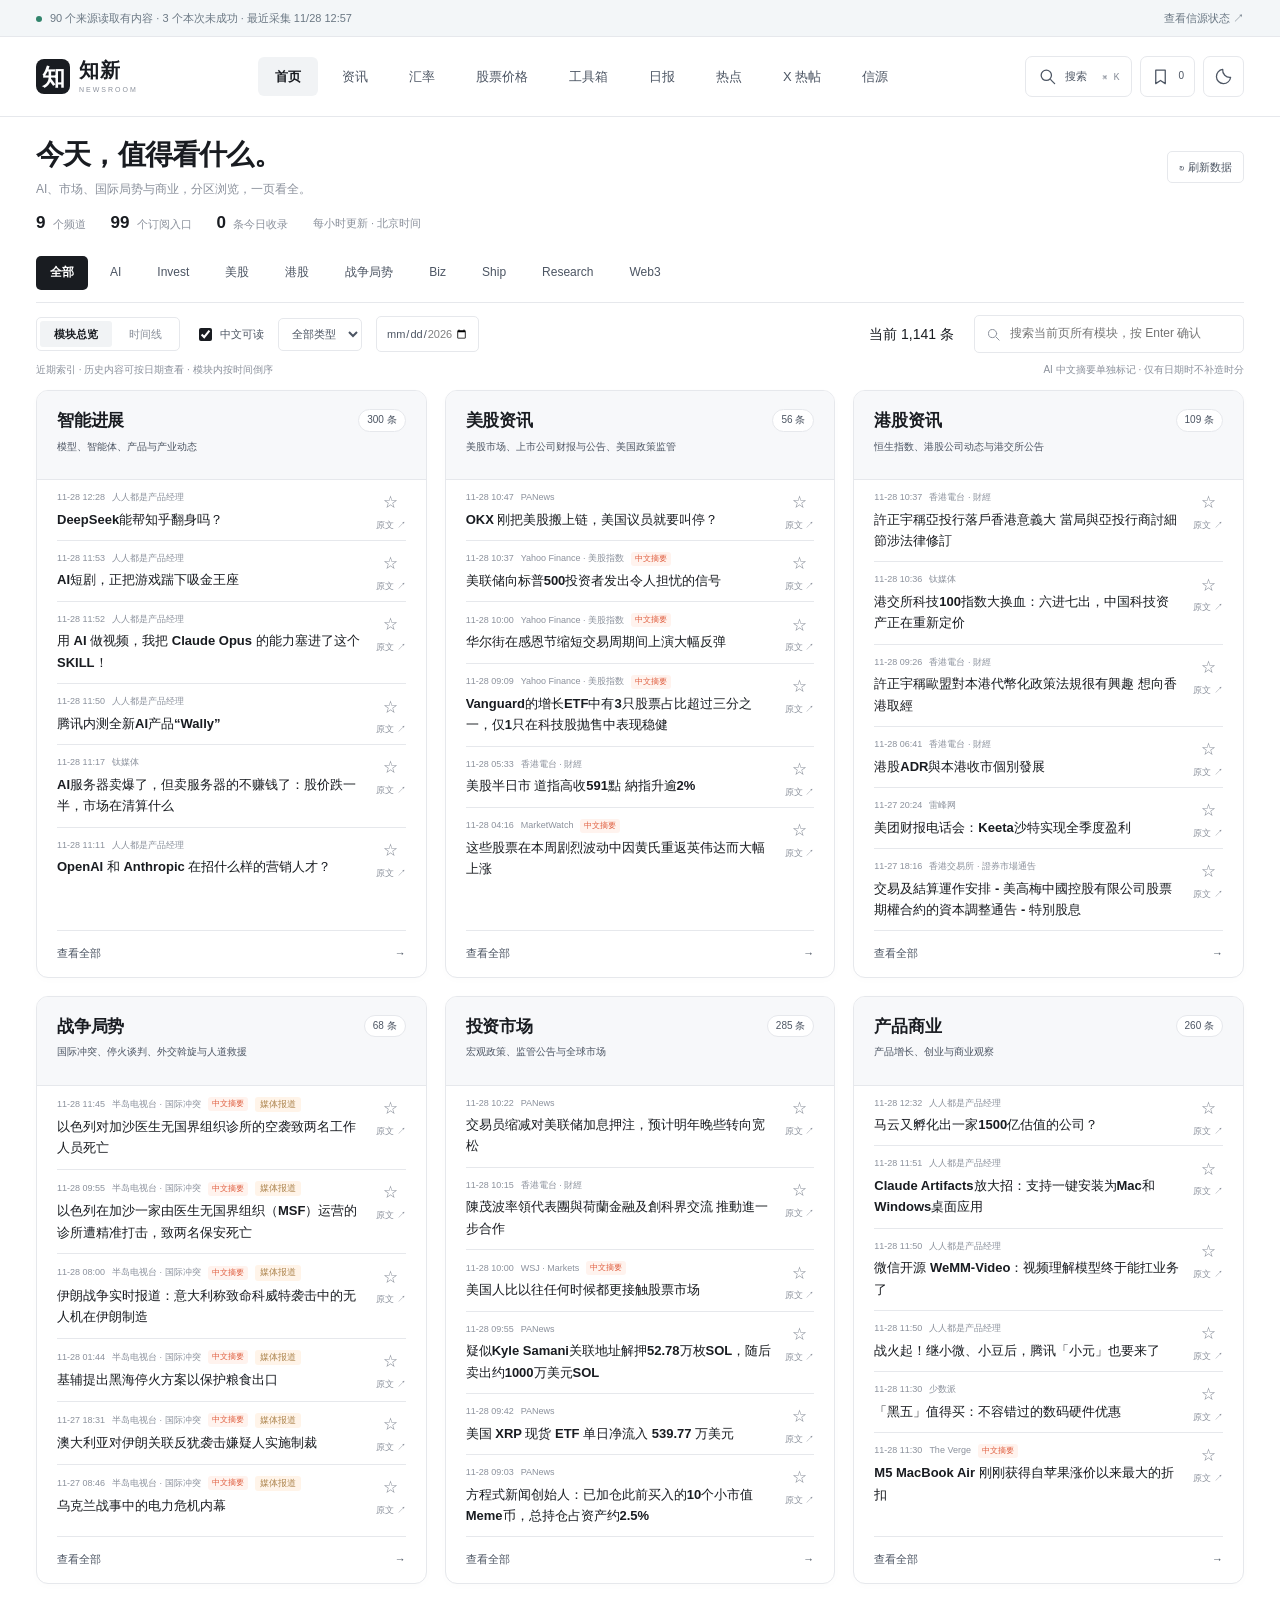
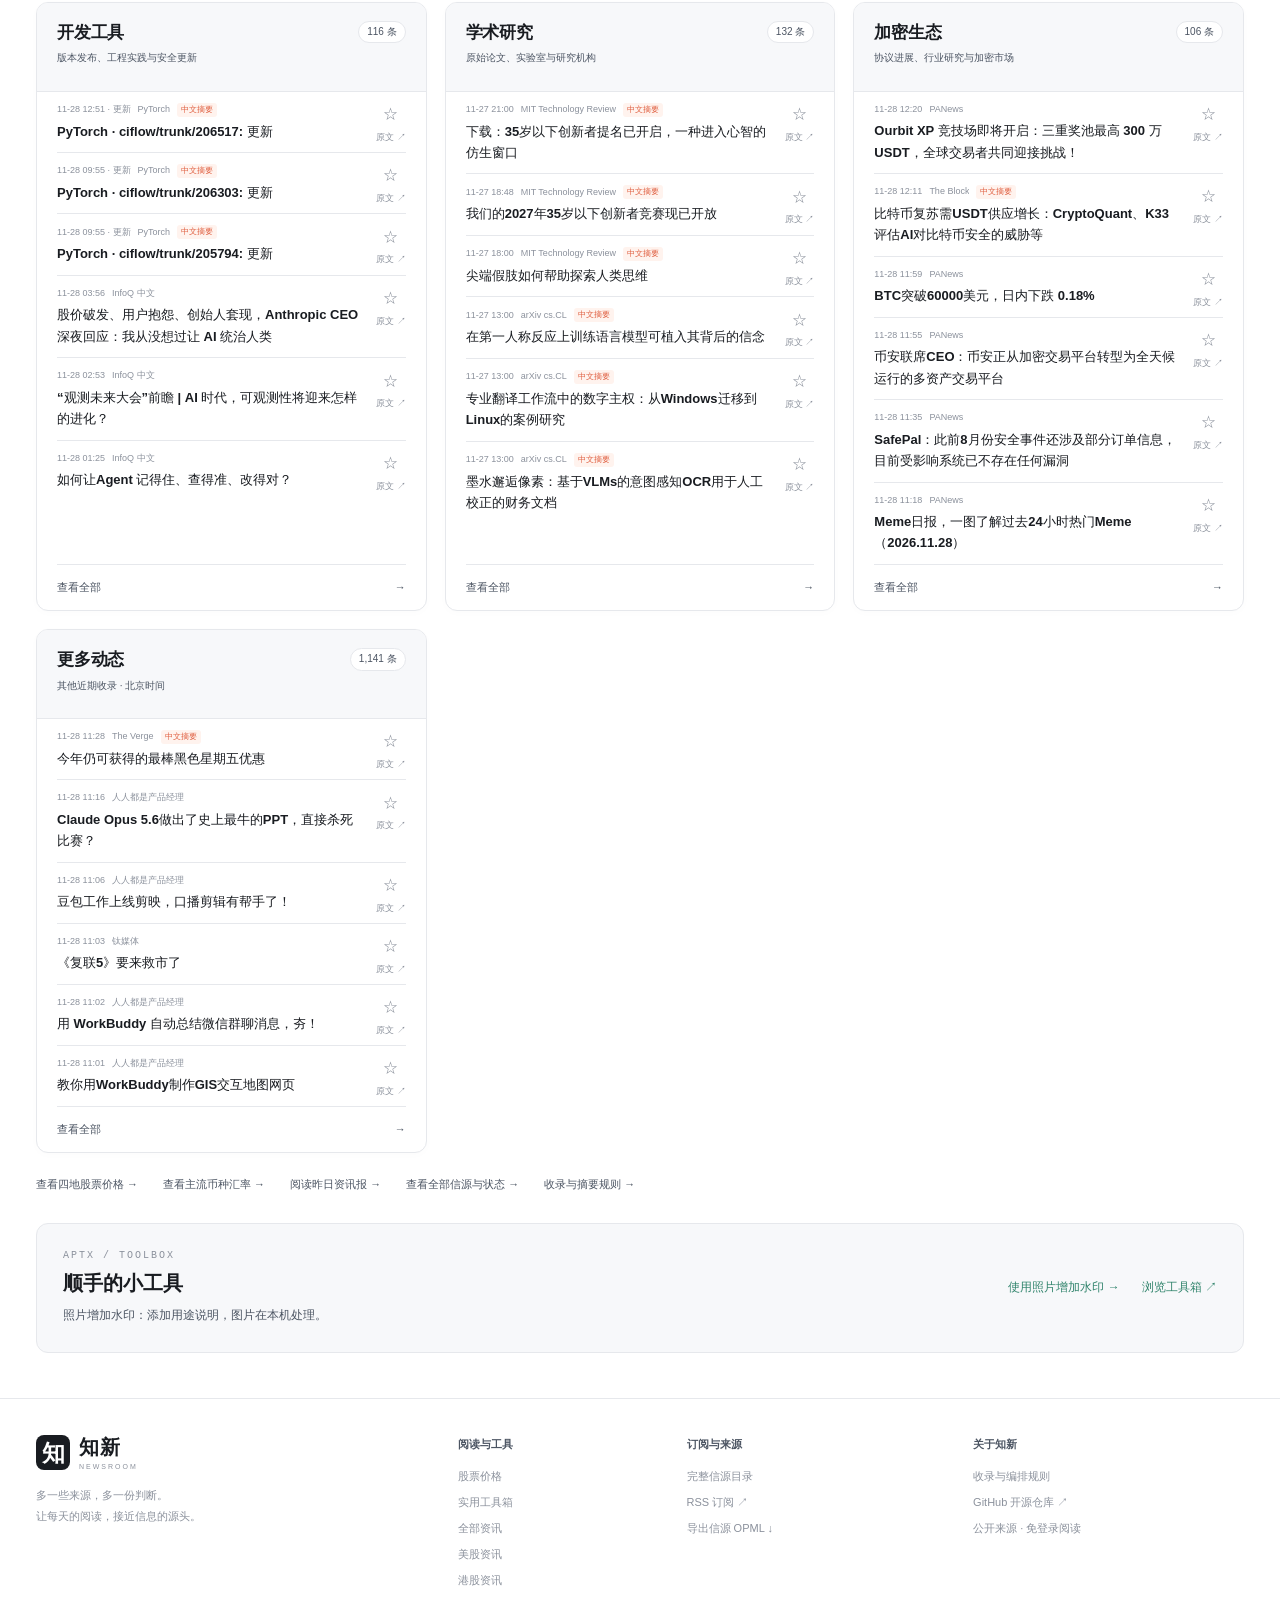
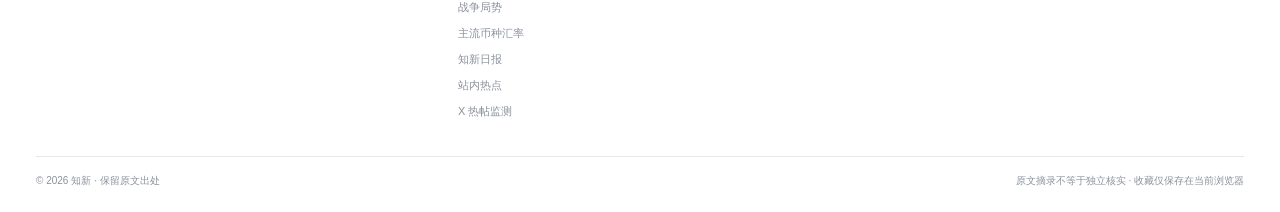
==== commit 9b6e50d1: "Refresh public AI sources" ====
--- a/site/about/index.html
+++ b/site/about/index.html
@@ -15,8 +15,8 @@
   <script src="./routing.js?v=66fdb86a15b0" defer></script>
   <script src="./stocks.js?v=11ef1272ff9c" defer></script>
   <script src="./app.js?v=699134f57a19" defer></script>
-  <script id="fx-bootstrap" type="application/json">{"recent":{"schemaVersion":1,"status":"ok","asOf":"2026-11-27","previousDate":"2026-11-26","base":"EUR","checkedAt":"2026-11-28T02:43:10+00:00","lastSuccessfulAt":"2026-11-28T02:43:10+00:00","source":{"name":"欧洲央行 ECB","url":"https://www.ecb.europa.eu/stats/policy_and_exchange_rates/euro_reference_exchange_rates/html/index.en.html","dataUrl":"https://www.ecb.europa.eu/stats/eurofxref/eurofxref-hist-90d.xml"},"currencies":[{"code":"CNY","name":"人民币"},{"code":"USD","name":"美元"},{"code":"HKD","name":"港币"},{"code":"EUR","name":"欧元"},{"code":"JPY","name":"日元"},{"code":"GBP","name":"英镑"},{"code":"SGD","name":"新加坡元"},{"code":"AUD","name":"澳元"},{"code":"CAD","name":"加元"},{"code":"CHF","name":"瑞士法郎"},{"code":"KRW","name":"韩元"},{"code":"NZD","name":"新西兰元"},{"code":"THB","name":"泰铢"},{"code":"MYR","name":"马来西亚林吉特"},{"code":"INR","name":"印度卢比"}],"longHistory":{"status":"ok","startDate":"2016-01-04","asOf":"2026-11-27"}},"history":{"schemaVersion":1,"asOf":"2026-11-27","startDate":"2025-11-27","codes":["CNY","USD","HKD","JPY","GBP","SGD","AUD","CAD","CHF","KRW","NZD","THB","MYR","INR"],"rows":[["2025-11-27",8.2068,1.1586,9.0118,181.11,0.8754,1.5039,1.7753,1.6273,0.9337,1694.15,2.0277,37.336,4.7873,103.5815],["2025-11-28",8.1836,1.1566,9.002,180.57,0.8752,1.5008,1.7721,1.621,0.9318,1699.81,2.0247,37.237,4.7796,103.4905],["2025-12-01",8.2358,1.1646,9.0703,180.28,0.8778,1.5065,1.774,1.6259,0.9323,1706.31,2.0257,37.186,4.811,104.2823],["2025-12-02",8.2123,1.1614,9.0424,181.26,0.8796,1.5072,1.7723,1.6264,0.9346,1704.82,2.0294,37.182,4.7995,104.4705],["2025-12-03",8.2421,1.1668,9.0826,181.28,0.8766,1.5101,1.77,1.627,0.9336,1708.78,2.0292,37.209,4.8107,105.2075],["2025-12-04",8.2498,1.1666,9.0801,180.55,0.8745,1.5115,1.7657,1.6299,0.934,1716.69,2.0236,37.395,4.7971,104.843],["2025-12-05",8.2333,1.1645,9.0652,180.76,0.8727,1.5084,1.7546,1.623,0.9365,1714.82,2.0158,37.095,4.7873,104.733],["2025-12-08",8.2378,1.1655,9.0681,181.29,0.8746,1.5107,1.7549,1.609,0.9388,1708.85,2.013,37.121,4.7937,104.945],["2025-12-09",8.2207,1.1637,9.056,181.96,0.8735,1.5091,1.7532,1.6114,0.9385,1708.91,2.0111,37.07,4.7886,104.55],["2025-12-10",8.2165,1.1634,9.0532,182.32,0.8741,1.5079,1.7513,1.6108,0.9356,1710.16,2.0126,37.048,4.7909,104.6008],["2025-12-11",8.2678,1.1714,9.1154,182.25,0.8751,1.5147,1.7601,1.6164,0.9333,1723.29,2.0155,37.186,4.8145,105.8005],["2025-12-12",8.2759,1.1731,9.1332,182.99,0.8767,1.5152,1.7594,1.6139,0.9333,1732.81,2.0189,37.0,4.8103,106.1955],["2025-12-15",8.2824,1.1753,9.1462,182.32,0.8779,1.5148,1.7669,1.6169,0.9355,1721.99,2.029,36.993,4.8099,106.653],["2025-12-16",8.293,1.1776,9.1609,182.07,0.8764,1.5176,1.7737,1.6206,0.9351,1734.89,2.0346,37.071,4.8111,107.069],["2025-12-17",8.2569,1.1722,9.1207,182.38,0.8785,1.5142,1.7704,1.6165,0.9332,1734.13,2.0294,36.942,4.7925,105.9275],["2025-12-18",8.2517,1.1719,9.119,182.55,0.8746,1.5129,1.7734,1.6161,0.9316,1731.18,2.0324,36.862,4.7884,105.7785],["2025-12-19",8.2465,1.1712,9.113,184.15,0.876,1.5143,1.7739,1.6155,0.9318,1731.88,2.041,36.846,4.775,105.054],["2025-12-22",8.265,1.1745,9.1362,184.77,0.8742,1.515,1.7667,1.6168,0.9316,1738.72,2.0283,36.586,4.7896,105.29],["2025-12-23",8.2833,1.1786,9.1674,183.89,0.8729,1.5153,1.7607,1.6148,0.9287,1745.36,2.0189,36.666,4.7898,105.5479],["2025-12-24",8.2679,1.1787,9.1655,183.83,0.8729,1.5135,1.7587,1.6128,0.9284,1707.04,2.0197,36.593,4.7678,105.7755],["2025-12-29",8.2438,1.1766,9.1467,183.97,0.8726,1.5122,1.7583,1.6106,0.9293,1690.95,2.0295,36.992,4.777,105.776],["2025-12-30",8.2216,1.1757,9.1511,183.48,0.8712,1.5095,1.7543,1.6104,0.9293,1697.65,2.0278,36.935,4.7581,105.58],["2025-12-31",8.2262,1.175,9.1464,184.09,0.8726,1.5105,1.7581,1.6088,0.9314,1696.94,2.038,37.218,4.7682,105.5965],["2026-01-02",8.1973,1.1721,9.1329,183.94,0.8719,1.5077,1.7508,1.6097,0.9296,1693.53,2.0317,36.792,4.7517,105.719],["2026-01-05",8.1478,1.1664,9.0822,182.93,0.8676,1.5018,1.7492,1.6087,0.9289,1690.44,2.0296,36.596,4.7502,105.316],["2026-01-06",8.1766,1.1707,9.1172,183.14,0.8663,1.4984,1.7422,1.6129,0.9287,1695.93,2.0232,36.608,4.7378,105.5405],["2026-01-07",8.1685,1.1684,9.0976,182.91,0.8664,1.4972,1.7367,1.6135,0.9304,1691.47,2.02,36.606,4.7414,104.9835],["2026-01-08",8.1513,1.1675,9.0981,182.97,0.8687,1.4995,1.7433,1.6183,0.9312,1695.57,2.0313,36.823,4.743,104.988],["2026-01-09",8.1288,1.1642,9.0763,183.52,0.8677,1.4984,1.7441,1.6163,0.9314,1699.55,2.0339,36.632,4.7424,105.0335],["2026-01-12",8.1529,1.1692,9.1156,184.42,0.8674,1.5019,1.7409,1.6219,0.9313,1715.11,2.027,36.508,4.7499,105.419],["2026-01-13",8.1294,1.1654,9.0925,185.12,0.866,1.5006,1.7394,1.6172,0.9311,1717.89,2.0231,36.681,4.7286,105.1478],["2026-01-14",8.1247,1.1651,9.0841,184.82,0.8668,1.5007,1.745,1.6169,0.9333,1719.0,2.0303,36.672,4.7163,105.2118],["2026-01-15",8.0988,1.1624,9.0657,184.31,0.8674,1.4969,1.7382,1.6162,0.9314,1706.77,2.0246,36.494,4.715,104.9647],["2026-01-16",8.0967,1.1617,9.0613,183.67,0.867,1.4962,1.7344,1.6135,0.9313,1711.1,2.0179,36.535,4.7136,105.397],["2026-01-19",8.0991,1.1631,9.0685,183.69,0.8671,1.4946,1.7342,1.6149,0.9282,1713.48,2.0098,36.353,4.7164,105.6965],["2026-01-20",8.1614,1.1728,9.1456,185.18,0.8722,1.5045,1.742,1.6215,0.9268,1731.99,2.0098,36.456,4.7551,106.677],["2026-01-21",8.1749,1.1739,9.1532,185.23,0.8744,1.5045,1.734,1.6192,0.9268,1719.32,2.0019,36.47,4.7508,107.5775],["2026-01-22",8.1658,1.1706,9.1283,185.88,0.8722,1.5026,1.7197,1.6171,0.9283,1718.11,1.991,36.675,4.7292,107.216],["2026-01-23",8.1778,1.1742,9.1561,185.71,0.8681,1.5016,1.7104,1.6161,0.9277,1723.2,1.9855,36.594,4.7033,107.864],["2026-01-26",8.2312,1.1836,9.2289,182.52,0.8675,1.5044,1.7133,1.623,0.9223,1713.58,1.9877,36.869,4.6936,108.6115],["2026-01-27",8.2964,1.1929,9.3046,182.92,0.8683,1.5096,1.7167,1.6316,0.9197,1719.21,1.9907,37.022,4.7149,109.288],["2026-01-28",8.3176,1.1974,9.3415,182.76,0.8685,1.5108,1.7107,1.6242,0.9188,1710.88,1.9859,37.251,4.6926,110.093],["2026-01-29",8.3132,1.1968,9.3407,183.48,0.8662,1.5128,1.6935,1.6186,0.9182,1712.42,1.9689,37.34,4.7004,110.007],["2026-01-30",8.2834,1.1919,9.3067,183.59,0.8662,1.5111,1.7001,1.612,0.9157,1719.47,1.966,37.455,4.7044,109.5825],["2026-02-02",8.221,1.184,9.2484,183.59,0.8658,1.5055,1.7042,1.6157,0.9199,1719.74,1.9705,37.432,4.6673,108.417],["2026-02-03",8.1877,1.1801,9.2201,183.92,0.8623,1.4994,1.683,1.6116,0.9173,1709.44,1.9532,37.25,4.6407,106.371],["2026-02-04",8.2051,1.182,9.2334,185.15,0.8616,1.5027,1.6814,1.6138,0.9168,1720.7,1.9602,37.39,4.6476,106.8698],["2026-02-05",8.1869,1.1798,9.2171,185.11,0.8691,1.5021,1.6922,1.6144,0.9161,1728.58,1.9676,37.488,4.6567,106.546],["2026-02-06",8.1838,1.1794,9.2152,185.27,0.8679,1.5016,1.688,1.6118,0.9175,1730.68,1.9673,37.269,4.6557,106.9265],["2026-02-09",8.2281,1.1886,9.2888,185.65,0.8701,1.5067,1.6843,1.6174,0.915,1737.79,1.9685,37.055,4.6765,107.8375],["2026-02-10",8.2245,1.1894,9.2983,184.51,0.8695,1.5061,1.683,1.6141,0.9123,1738.48,1.9687,37.151,4.6666,107.6878],["2026-02-11",8.2245,1.19,9.3013,182.79,0.8699,1.5027,1.6737,1.6138,0.9136,1727.84,1.9637,36.991,4.6589,107.9515],["2026-02-12",8.1944,1.1874,9.2815,182.52,0.8711,1.4984,1.6678,1.6128,0.9142,1707.82,1.9588,36.809,4.6338,107.565],["2026-02-13",8.195,1.1862,9.2725,181.83,0.8716,1.4992,1.6824,1.6161,0.9121,1715.78,1.9693,36.861,4.6351,107.481],["2026-02-16",8.1902,1.1855,9.265,181.79,0.869,1.4962,1.6731,1.6155,0.9129,1708.8,1.9623,36.863,4.6235,107.5625],["2026-02-17",8.1702,1.1826,9.2428,181.06,0.8733,1.4946,1.6776,1.6149,0.9116,1709.83,1.9623,37.021,4.6121,107.2565],["2026-02-18",8.1833,1.1845,9.2565,181.99,0.8724,1.4971,1.6748,1.6164,0.9124,1712.66,1.973,37.016,4.6196,107.425],["2026-02-19",8.1197,1.1753,9.1846,182.05,0.8738,1.4916,1.6698,1.6107,0.9119,1703.81,1.9728,36.722,4.5937,107.183],["2026-02-20",8.1294,1.1767,9.1961,182.63,0.8728,1.4931,1.6697,1.6112,0.9132,1705.81,1.9763,36.719,4.5927,107.0155],["2026-02-23",8.1412,1.1784,9.2136,182.44,0.8734,1.4923,1.6669,1.6132,0.9145,1701.08,1.975,36.56,4.5852,107.115],["2026-02-24",8.1046,1.1777,9.2126,183.53,0.8731,1.4925,1.6718,1.6148,0.912,1699.77,1.9783,36.573,4.586,107.0865],["2026-02-25",8.095,1.1784,9.2157,184.7,0.8714,1.4906,1.6617,1.6133,0.913,1682.64,1.9727,36.642,4.5852,107.167],["2026-02-26",8.0823,1.1814,9.2417,184.37,0.8719,1.4922,1.6592,1.6155,0.914,1684.25,1.9721,36.694,4.5909,107.421],["2026-02-27",8.0961,1.1805,9.2359,184.13,0.8763,1.4942,1.6612,1.6139,0.9104,1702.25,1.9731,36.696,4.5933,107.5205],["2026-03-02",8.0512,1.1698,9.1509,184.19,0.8739,1.49,1.6579,1.5991,0.9117,1710.38,1.9709,36.86,4.5938,107.317],["2026-03-03",8.017,1.1606,9.0552,182.98,0.8717,1.4833,1.6534,1.5883,0.9107,1715.95,1.9688,36.861,4.5797,106.9525],["2026-03-04",8.0347,1.1649,9.1064,183.02,0.8705,1.4844,1.6503,1.591,0.9082,1706.34,1.9674,36.671,4.5915,107.2678],["2026-03-05",8.0177,1.1618,9.0863,183.03,0.8695,1.4839,1.649,1.5828,0.9064,1714.57,1.9623,36.788,4.581,106.4773],["2026-03-06",7.9825,1.1561,9.04,182.57,0.86693,1.481,1.6501,1.5782,0.9045,1717.02,1.9687,36.966,4.562,106.1745],["2026-03-09",7.9929,1.1555,9.0311,183.15,0.8653,1.4792,1.6465,1.568,0.9008,1716.06,1.9563,37.057,4.5792,106.65],["2026-03-10",8.0057,1.1641,9.1075,183.67,0.86545,1.481,1.6355,1.5777,0.9027,1711.37,1.9596,36.815,4.5691,107.05],["2026-03-11",7.9518,1.1581,9.0642,183.63,0.86363,1.4757,1.6195,1.5742,0.9031,1710.64,1.9571,36.787,4.5357,106.629],["2026-03-12",7.9316,1.1547,9.038,183.43,0.86243,1.4726,1.619,1.5706,0.9028,1709.93,1.9588,36.875,4.5345,106.4745],["2026-03-13",7.9145,1.1476,8.9827,182.85,0.86503,1.4685,1.6293,1.5726,0.9034,1711.87,1.9691,36.953,4.5198,106.0205],["2026-03-16",7.9154,1.1478,8.9881,182.66,0.86408,1.4676,1.6272,1.5703,0.9041,1711.08,1.9647,37.143,4.5114,105.8818],["2026-03-17",7.9412,1.1531,9.0355,183.29,0.8643,1.4723,1.6227,1.5804,0.9068,1714.87,1.9693,37.268,4.5178,106.5055],["2026-03-18",7.9214,1.15,9.0135,183.49,0.86393,1.4734,1.6305,1.5774,0.9073,1729.08,1.9763,37.565,4.504,106.83],["2026-03-19",7.9279,1.1489,8.9966,182.46,0.86388,1.4744,1.6403,1.577,0.9121,1725.2,1.98,37.805,4.5259,107.133],["2026-03-20",7.9664,1.1555,9.0545,183.46,0.86438,1.4793,1.6351,1.5849,0.9096,1734.17,1.9723,37.854,4.5521,108.175],["2026-03-23",7.9916,1.1596,9.0819,183.86,0.8642,1.4791,1.6519,1.5896,0.9124,1724.93,1.9836,37.403,4.5682,108.099],["2026-03-24",7.977,1.1572,9.0575,183.91,0.86541,1.4819,1.6652,1.591,0.9145,1734.48,1.9895,37.794,4.5785,108.597],["2026-03-25",7.9979,1.1592,9.0637,184.27,0.86558,1.4829,1.6647,1.5977,0.9153,1735.94,1.9921,37.778,4.5962,108.9005],["2026-03-26",7.9737,1.1539,9.0281,184.19,0.86515,1.4821,1.6693,1.5964,0.9151,1738.14,1.9958,37.963,4.6087,108.6045],["2026-03-27",7.9626,1.1517,9.0223,184.16,0.8672,1.4831,1.6731,1.5974,0.9178,1740.79,2.0019,37.949,4.6218,109.1945],["2026-03-30",7.937,1.1484,8.9969,183.12,0.86803,1.4812,1.674,1.5987,0.9187,1742.93,2.0068,37.731,4.6258,108.7686],["2026-03-31",7.9341,1.1498,9.0136,183.39,0.86833,1.4811,1.6693,1.6022,0.9194,1753.22,2.0061,37.667,4.6555,107.8788],["2026-04-01",7.9771,1.1605,9.0955,183.73,0.87113,1.4875,1.6689,1.6124,0.9191,1746.33,2.0102,37.728,4.6733,108.424],["2026-04-02",7.9495,1.1525,9.0325,183.94,0.87253,1.4834,1.6771,1.603,0.9213,1747.94,2.0191,37.762,4.6549,107.3],["2026-04-07",7.9251,1.1557,9.0564,184.73,0.87258,1.4847,1.6665,1.6078,0.9242,1730.56,2.0267,37.687,4.6586,107.4895],["2026-04-08",7.9948,1.1706,9.1685,185.13,0.86893,1.49,1.6589,1.6225,0.9223,1725.73,2.0055,37.313,4.6543,107.9533],["2026-04-09",7.9863,1.1685,9.1551,185.7,0.87053,1.4891,1.6593,1.6175,0.924,1728.78,2.0019,37.503,4.6541,108.2738],["2026-04-10",7.9967,1.1711,9.1729,186.43,0.87105,1.4919,1.6561,1.6187,0.9241,1737.06,2.0034,37.592,4.6434,108.7795],["2026-04-13",7.9827,1.1684,9.1507,186.75,0.87058,1.4912,1.661,1.6177,0.9242,1740.86,2.0081,37.728,4.6444,109.047],["2026-04-14",8.0379,1.1793,9.2372,187.33,0.86913,1.4993,1.6558,1.6225,0.921,1734.18,1.9992,37.791,4.6594,109.7765],["2026-04-15",8.0353,1.178,9.2289,187.41,0.86935,1.4991,1.6507,1.6235,0.922,1740.02,1.9978,37.808,4.659,110.0695],["2026-04-16",8.0368,1.1782,9.2195,187.31,0.86993,1.4985,1.6425,1.6174,0.923,1739.62,1.9986,37.685,4.6586,109.8595],["2026-04-17",8.0483,1.1797,9.2382,187.72,0.87168,1.5009,1.6438,1.6129,0.9231,1744.76,2.0032,37.839,4.6628,109.5025],["2026-04-20",8.0176,1.176,9.2105,186.88,0.87045,1.4952,1.6432,1.6105,0.9189,1729.01,2.0003,37.72,4.6481,109.4525],["2026-04-21",8.0202,1.1767,9.214,187.14,0.87035,1.4961,1.6423,1.607,0.9172,1729.57,1.9907,37.696,4.6491,110.0275],["2026-04-22",8.0071,1.1733,9.1892,186.81,0.86903,1.4945,1.6404,1.6034,0.9175,1734.2,1.9866,37.786,4.6375,110.0605],["2026-04-23",7.9928,1.1694,9.16,186.5,0.86575,1.4919,1.6347,1.5986,0.9177,1729.96,1.9861,37.836,4.6349,110.052],["2026-04-24",8.0067,1.1712,9.1763,186.71,0.86803,1.4949,1.6393,1.6023,0.9199,1729.91,1.9939,37.918,4.6438,110.3885],["2026-04-27",8.0165,1.1749,9.208,187.06,0.8658,1.4954,1.6337,1.5979,0.921,1728.54,1.9851,37.946,4.6438,110.6745],["2026-04-28",7.9877,1.168,9.1527,186.58,0.86715,1.493,1.6327,1.5974,0.9238,1725.01,1.9905,38.024,4.6159,110.426],["2026-04-29",7.9993,1.1706,9.1736,187.05,0.86643,1.4952,1.6344,1.6007,0.9236,1730.59,1.9981,38.226,4.6268,111.0315],["2026-04-30",7.991,1.1702,9.1662,183.21,0.86625,1.4934,1.6371,1.5994,0.919,1728.39,1.9957,38.084,4.6457,111.0695],["2026-05-04",7.9914,1.17,9.1647,183.83,0.86358,1.4927,1.6289,1.593,0.9173,1722.28,1.9874,38.171,4.625,111.2585],["2026-05-05",7.9818,1.1686,9.1577,184.42,0.86343,1.4925,1.6299,1.591,0.9165,1721.29,1.9876,38.143,4.6306,111.35],["2026-05-06",8.0113,1.1762,9.2163,183.74,0.8637,1.4917,1.6238,1.5999,0.9165,1703.26,1.9713,37.856,4.6166,111.2865],["2026-05-07",8.0058,1.177,9.218,184.07,0.8641,1.4898,1.6219,1.604,0.9157,1707.4,1.9686,37.835,4.6021,110.938],["2026-05-08",7.9989,1.1761,9.2067,184.37,0.8641,1.4911,1.6259,1.6063,0.9156,1725.08,1.9735,37.897,4.6115,111.1285],["2026-05-11",7.9961,1.1765,9.2112,184.87,0.86488,1.4938,1.6249,1.6079,0.9163,1732.87,1.9785,38.136,4.6148,112.1385],["2026-05-12",7.9726,1.1738,9.1887,184.98,0.86803,1.4937,1.6252,1.6088,0.9172,1747.64,1.9743,38.055,4.6177,112.2585],["2026-05-13",7.9556,1.1715,9.1735,184.83,0.86713,1.4904,1.6158,1.6039,0.9155,1743.87,1.9749,37.88,4.6046,112.0793],["2026-05-14",7.94,1.1702,9.1662,184.83,0.86618,1.4901,1.6162,1.606,0.915,1745.62,1.9734,37.815,4.6006,112.0675],["2026-05-15",7.9194,1.1628,9.1065,184.36,0.8705,1.4884,1.6265,1.5995,0.9144,1743.76,1.9908,37.989,4.5942,111.594],["2026-05-18",7.9209,1.1648,9.1211,184.93,0.8702,1.4895,1.6256,1.6006,0.9144,1744.64,1.9858,37.967,4.6324,112.2285],["2026-05-19",7.9087,1.162,9.1015,184.89,0.86671,1.4887,1.6327,1.5985,0.915,1753.17,1.988,37.951,4.6219,112.1815],["2026-05-20",7.8912,1.16,9.0861,184.48,0.86555,1.4852,1.6271,1.5959,0.9165,1746.31,1.9841,37.903,4.6052,112.317],["2026-05-21",7.8899,1.1599,9.0873,184.59,0.86433,1.4848,1.6273,1.5972,0.9145,1749.99,1.9802,37.911,4.5961,111.5885],["2026-05-22",7.8791,1.1595,9.0865,184.53,0.86418,1.4846,1.6283,1.6002,0.9119,1759.6,1.9817,37.875,4.6009,110.9585],["2026-05-25",7.899,1.1643,9.1214,185.04,0.86255,1.4873,1.624,1.6082,0.9099,1762.46,1.982,37.816,4.6019,110.887],["2026-05-26",7.8939,1.1634,9.1161,185.22,0.86375,1.4866,1.6236,1.6069,0.9136,1751.27,1.9913,37.997,4.6129,111.32],["2026-05-27",7.8923,1.1637,9.1173,185.52,0.86618,1.4869,1.6321,1.6099,0.9153,1745.2,1.9774,37.96,4.6141,111.365],["2026-05-28",7.8762,1.1617,9.1015,185.24,0.86665,1.4865,1.6318,1.6094,0.9167,1745.84,1.9713,37.988,4.6212,111.1705],["2026-05-29",7.8793,1.1644,9.1238,185.45,0.86723,1.487,1.6238,1.6074,0.9111,1753.9,1.9491,37.866,4.6168,110.6195],["2026-06-01",7.8786,1.1646,9.1271,185.74,0.86493,1.4881,1.6234,1.6106,0.9128,1756.96,1.9558,37.914,4.6176,110.629],["2026-06-02",7.8778,1.1649,9.1298,186.09,0.86465,1.4892,1.6221,1.6119,0.9149,1767.33,1.9618,37.958,4.6188,110.9845],["2026-06-03",7.862,1.1614,9.1012,185.66,0.8637,1.489,1.6218,1.6094,0.9167,1778.09,1.9695,38.007,4.6392,111.1575],["2026-06-04",7.8848,1.164,9.1185,186.01,0.8649,1.4929,1.6297,1.6176,0.9168,1783.85,1.9791,37.949,4.6711,111.4945],["2026-06-05",7.8752,1.164,9.1185,186.08,0.86433,1.4939,1.6301,1.6159,0.9175,1793.64,1.9806,37.987,4.6886,110.5215],["2026-06-08",7.8263,1.154,9.0427,184.6,0.8636,1.4855,1.6311,1.6083,0.9187,1763.26,1.9792,37.811,4.7008,110.4475],["2026-06-09",7.8367,1.1573,9.0691,185.35,0.8634,1.4873,1.6391,1.6111,0.9206,1765.44,1.981,37.994,4.6998,110.3495],["2026-06-10",7.8243,1.1539,9.0426,185.19,0.86228,1.4866,1.6475,1.6073,0.9222,1759.12,1.9879,38.027,4.6964,109.9275],["2026-06-11",7.8191,1.1537,9.041,185.21,0.8633,1.4857,1.6487,1.6127,0.9221,1764.62,1.994,38.014,4.6921,110.484],["2026-06-12",7.822,1.1567,9.0633,185.3,0.86305,1.4854,1.6442,1.618,0.9217,1758.43,1.986,37.876,4.6933,110.0195],["2026-06-15",7.8429,1.1607,9.093,185.93,0.86483,1.4882,1.6424,1.6228,0.9212,1757.65,1.9882,37.781,4.7014,109.9355],["2026-06-16",7.8334,1.1594,9.0821,185.94,0.86471,1.4866,1.6411,1.6248,0.9224,1749.36,1.9906,37.698,4.7164,109.6335],["2026-06-17",7.8349,1.1591,9.0821,185.82,0.86463,1.4876,1.6418,1.6241,0.9193,1758.45,1.9952,37.804,4.7152,109.5745],["2026-06-18",7.7609,1.1461,8.9827,184.44,0.86638,1.4795,1.6362,1.6189,0.9218,1763.72,1.9889,37.581,4.7191,108.1155],["2026-06-19",7.7624,1.1467,8.9887,184.88,0.86653,1.4804,1.6348,1.6228,0.9248,1757.1,1.9967,37.681,4.7439,108.1675],["2026-06-22",7.7612,1.1456,8.981,185.33,0.86468,1.481,1.6346,1.6223,0.9257,1760.88,1.9991,37.702,4.7531,108.473],["2026-06-23",7.7303,1.1392,8.9313,184.02,0.862,1.4763,1.6423,1.6162,0.9225,1749.98,2.0065,37.821,4.7169,107.928],["2026-06-24",7.7236,1.134,8.891,183.35,0.86165,1.4722,1.6436,1.614,0.9216,1753.65,2.0096,37.91,4.6925,107.3605],["2026-06-25",7.7105,1.1342,8.8928,183.57,0.86183,1.4719,1.6454,1.6151,0.9223,1749.98,2.0115,37.882,4.6701,107.0635],["2026-06-26",7.7506,1.1401,8.9408,184.3,0.86253,1.4755,1.6518,1.6169,0.9218,1751.73,2.0181,38.051,4.6602,107.6305],["2026-06-29",7.7492,1.1406,8.9449,184.62,0.86215,1.4754,1.6531,1.6201,0.9222,1760.8,2.0175,37.919,4.6434,107.838],["2026-06-30",7.7314,1.1394,8.935,185.08,0.86178,1.4754,1.6544,1.622,0.9224,1767.08,2.0136,37.862,4.6544,107.8565],["2026-07-01",7.7342,1.1383,8.9287,185.21,0.85973,1.4762,1.6518,1.6191,0.9234,1773.57,2.0069,38.002,4.6602,108.4215],["2026-07-02",7.7388,1.1399,8.9414,184.19,0.85665,1.4756,1.6546,1.6203,0.92,1765.53,2.0101,37.976,4.6508,108.7435],["2026-07-03",7.7634,1.1448,8.9791,184.48,0.8572,1.4774,1.65,1.6258,0.919,1752.95,2.0049,37.933,4.6605,109.002],["2026-07-06",7.7573,1.1415,8.9528,185.31,0.85538,1.4765,1.6462,1.6236,0.9201,1747.72,2.0079,38.04,4.663,108.9035],["2026-07-07",7.767,1.1433,8.9661,185.09,0.85411,1.4764,1.6455,1.6255,0.9218,1731.47,2.0088,38.026,4.6532,108.582],["2026-07-08",7.755,1.1404,8.9395,185.3,0.85435,1.4757,1.6471,1.6176,0.9222,1720.95,2.0019,38.141,4.6494,108.9765],["2026-07-09",7.7712,1.1435,8.9605,185.72,0.85363,1.4784,1.6478,1.6202,0.9227,1729.49,1.9916,38.244,4.662,109.0765],["2026-07-10",7.7433,1.143,8.9611,185.02,0.85155,1.4757,1.6447,1.6177,0.9223,1720.12,1.9808,38.079,4.652,108.9665],["2026-07-13",7.7427,1.1424,8.9548,185.23,0.8533,1.4765,1.6454,1.6148,0.9253,1706.85,1.977,38.139,4.6507,109.2375],["2026-07-14",7.7327,1.1405,8.9387,185.01,0.85215,1.4743,1.6428,1.6095,0.9257,1705.61,1.9662,38.235,4.651,109.7215],["2026-07-15",7.7268,1.1406,8.9412,185.22,0.85093,1.4739,1.6335,1.6053,0.9256,1701.97,1.9608,38.375,4.6514,109.794],["2026-07-16",7.7596,1.1467,8.9898,185.99,0.84873,1.4782,1.6362,1.6082,0.925,1696.49,1.9583,38.489,4.6699,110.4895],["2026-07-17",7.7501,1.1435,8.9653,185.65,0.85098,1.4765,1.6394,1.6035,0.9228,1698.46,1.9609,38.462,4.6826,110.102],["2026-07-20",7.7319,1.1426,8.9587,185.54,0.84888,1.4749,1.6307,1.6032,0.9236,1692.4,1.952,38.42,4.6761,110.1985],["2026-07-21",7.7255,1.1418,8.9525,185.82,0.85205,1.4734,1.6276,1.6069,0.9259,1688.04,1.9533,38.439,4.6688,109.882],["2026-07-22",7.7266,1.1408,8.9443,186.03,0.8534,1.473,1.6312,1.6071,0.9268,1688.78,1.9608,38.57,4.6624,110.167],["2026-07-23",7.7127,1.1392,8.9328,186.23,0.85318,1.4711,1.6291,1.6034,0.9295,1677.72,1.9689,38.533,4.6582,110.0255],["2026-07-24",7.7047,1.1377,8.9225,186.38,0.85388,1.4687,1.6281,1.6026,0.9302,1662.18,1.9656,38.329,4.6543,109.865],["2026-07-27",7.7059,1.1389,8.9313,186.37,0.85524,1.4696,1.6271,1.6064,0.9284,1674.31,1.9663,38.244,4.653,109.2425],["2026-07-28",7.6969,1.1367,8.9136,186.32,0.8555,1.4702,1.6312,1.6036,0.9319,1658.96,1.9693,38.204,4.6514,108.961],["2026-07-29",7.7,1.138,8.9246,186.27,0.85635,1.471,1.6397,1.6051,0.9332,1652.77,1.9709,38.157,4.6539,108.8475],["2026-07-30",7.7521,1.1476,9.0018,186.99,0.85715,1.4775,1.6439,1.6119,0.9324,1645.31,1.9646,38.496,4.6851,109.808],["2026-07-31",7.7539,1.1485,9.0079,184.03,0.85573,1.4757,1.6365,1.6126,0.9304,1657.99,1.9589,38.435,4.6933,109.5495],["2026-08-03",7.7891,1.1535,9.0464,180.73,0.85633,1.4783,1.6463,1.6181,0.932,1646.1,1.9636,38.452,4.7242,109.9725],["2026-08-04",7.7767,1.1515,9.0316,181.26,0.85639,1.4767,1.6377,1.6191,0.9319,1643.32,1.9568,38.385,4.7125,109.8285],["2026-08-05",7.7989,1.1554,9.0619,182.08,0.8572,1.4806,1.6385,1.623,0.9345,1644.97,1.968,38.29,4.7291,109.9045],["2026-08-06",7.7898,1.1542,9.0542,182.17,0.85705,1.4798,1.639,1.6156,0.9346,1643.09,1.9619,38.164,4.7201,109.9085],["2026-08-07",7.7834,1.1535,9.0491,182.64,0.85765,1.4775,1.6384,1.616,0.9347,1633.3,1.9646,38.129,4.719,109.8275],["2026-08-10",7.7931,1.1555,9.0653,183.31,0.85565,1.4785,1.6359,1.6108,0.934,1636.9,1.9613,38.146,4.7266,110.1228],["2026-08-11",7.7841,1.154,9.0546,183.72,0.85483,1.4773,1.6336,1.6084,0.9351,1629.64,1.9626,38.203,4.7227,110.1375],["2026-08-12",7.785,1.1545,9.0594,183.67,0.85358,1.4766,1.6327,1.6077,0.9366,1636.08,1.9675,38.168,4.7167,110.069],["2026-08-13",7.7774,1.1534,9.0506,183.77,0.8549,1.4765,1.6356,1.6089,0.9373,1638.16,1.9735,38.212,4.7139,110.0815],["2026-08-14",7.7977,1.1567,9.077,183.93,0.8545,1.4784,1.6333,1.6049,0.939,1632.42,1.9642,38.316,4.7263,110.3818],["2026-08-17",7.813,1.1593,9.0951,184.59,0.855,1.4797,1.6271,1.6067,0.9389,1636.83,1.9593,38.286,4.7097,110.8375],["2026-08-18",7.8049,1.1576,9.0799,184.87,0.85585,1.4791,1.6278,1.606,0.9406,1632.3,1.9672,38.27,4.6987,110.7673],["2026-08-19",7.8197,1.1605,9.1002,184.62,0.85608,1.481,1.6401,1.6098,0.9402,1614.81,1.9738,38.372,4.7087,111.1265],["2026-08-20",7.8538,1.1681,9.1624,185.45,0.85725,1.486,1.6438,1.6085,0.9333,1631.08,1.9657,38.448,4.7238,111.7985],["2026-08-21",7.8624,1.1699,9.1726,185.66,0.8567,1.4838,1.6321,1.6074,0.9353,1619.41,1.9541,38.226,4.7246,111.9595],["2026-08-24",7.8414,1.1664,9.1408,185.6,0.8555,1.4819,1.6287,1.6154,0.9362,1614.6,1.9567,38.124,4.7152,111.6875],["2026-08-25",7.8366,1.1662,9.1407,185.7,0.8555,1.4814,1.6303,1.6163,0.9361,1612.94,1.9547,38.176,4.7196,111.276],["2026-08-26",7.8422,1.1669,9.1463,185.62,0.85613,1.4817,1.6241,1.6176,0.938,1614.39,1.9582,38.21,4.6985,111.3475],["2026-08-27",7.8258,1.1645,9.1282,185.61,0.8574,1.4804,1.6196,1.6151,0.9376,1607.45,1.9566,38.26,4.6964,111.2575],["2026-08-28",7.8251,1.1643,9.1276,185.92,0.8572,1.4802,1.6183,1.613,0.9364,1600.39,1.9585,38.37,4.6875,111.0585],["2026-08-31",7.7922,1.1596,9.0888,185.22,0.85648,1.4758,1.6191,1.6102,0.9376,1586.37,1.9599,38.458,4.6685,110.361],["2026-09-01",7.7911,1.159,9.0877,185.63,0.85655,1.4759,1.623,1.6096,0.9394,1593.17,1.9674,38.554,4.6818,110.0485],["2026-09-02",7.7822,1.1578,9.0801,184.78,0.8587,1.4741,1.6199,1.6122,0.9424,1577.57,1.9868,38.468,4.6839,109.962],["2026-09-03",7.8042,1.1615,9.1078,181.21,0.86055,1.4725,1.6147,1.6019,0.939,1576.49,1.978,38.312,4.6942,109.75],["2026-09-04",7.7994,1.1622,9.112,181.59,0.85898,1.4724,1.6134,1.6038,0.9405,1569.38,1.9755,38.26,4.7005,109.8165],["2026-09-07",7.7995,1.1622,9.1119,179.85,0.85894,1.4716,1.6109,1.6062,0.9405,1566.56,1.978,38.231,4.7023,109.821],["2026-09-08",7.7936,1.1614,9.1068,179.2,0.8574,1.4701,1.6098,1.6033,0.9425,1558.22,1.9877,38.227,4.717,110.1315],["2026-09-09",7.8159,1.1652,9.1378,178.59,0.85898,1.4721,1.6128,1.6043,0.9404,1556.94,1.9903,38.306,4.7424,110.8225],["2026-09-10",7.79,1.1616,9.1083,179.09,0.85915,1.4711,1.6167,1.6049,0.9432,1560.96,1.994,38.327,4.7225,110.8645],["2026-09-11",7.7762,1.1592,9.0904,178.56,0.85815,1.4697,1.6161,1.6064,0.9451,1556.56,1.9914,38.329,4.7185,110.7675],["2026-09-14",7.7489,1.1551,9.0599,178.52,0.85598,1.4676,1.6202,1.6041,0.9431,1555.04,2.0012,38.407,4.7082,110.3755],["2026-09-15",7.7444,1.1539,9.0518,178.86,0.8558,1.4683,1.6194,1.6062,0.9441,1568.32,2.0042,38.419,4.716,110.7285],["2026-09-16",7.738,1.1537,9.0507,178.88,0.8574,1.469,1.6176,1.6082,0.9449,1578.03,2.0021,38.361,4.7152,110.714],["2026-09-17",7.7009,1.1481,9.0071,178.75,0.8583,1.4642,1.6139,1.6068,0.9466,1587.31,1.9993,38.237,4.7061,110.1475],["2026-09-18",7.6755,1.146,8.9903,180.94,0.8588,1.4651,1.6095,1.6056,0.9462,1590.76,2.0068,38.225,4.6763,109.8755],["2026-09-21",7.693,1.149,9.0144,180.7,0.8578,1.4647,1.6098,1.6091,0.9438,1576.63,2.0035,38.187,4.685,110.0975],["2026-09-22",7.6803,1.1463,8.9909,180.17,0.8578,1.4612,1.6122,1.6099,0.9393,1554.55,2.0003,37.988,4.67,109.5805],["2026-09-23",7.6538,1.1411,8.9506,180.2,0.8595,1.4587,1.6146,1.6077,0.939,1558.0,2.0049,37.987,4.6557,109.25],["2026-09-24",7.6302,1.1367,8.9148,180.57,0.85986,1.4549,1.6177,1.6047,0.9409,1555.69,2.0049,38.057,4.6457,109.0775],["2026-09-25",7.6551,1.1403,8.9445,179.7,0.86045,1.4563,1.622,1.6127,0.9445,1545.16,2.0108,38.023,4.6456,109.2605],["2026-09-28",7.6352,1.1378,8.9258,178.5,0.85785,1.4538,1.6199,1.6118,0.9464,1545.05,2.0071,38.196,4.6456,109.2095],["2026-09-29",7.6117,1.1355,8.9091,178.41,0.85718,1.4504,1.6211,1.6101,0.9461,1536.74,2.0076,38.056,4.634,108.991],["2026-09-30",7.613,1.1355,8.9095,178.27,0.85463,1.4503,1.6297,1.6105,0.9478,1539.06,2.0115,38.113,4.6306,108.8205],["2026-10-01",7.5748,1.1298,8.8658,178.49,0.85373,1.446,1.6255,1.6095,0.9437,1537.96,2.0121,38.023,4.6147,108.832],["2026-10-02",7.5259,1.1225,8.8084,176.99,0.85033,1.4366,1.6176,1.5984,0.9279,1513.44,2.0002,37.71,4.5849,108.1245],["2026-10-05",7.5118,1.1204,8.7925,177.28,0.8472,1.4344,1.6097,1.5969,0.9311,1505.8,2.0038,37.752,4.5791,107.8915],["2026-10-06",7.5554,1.1269,8.8438,178.15,0.8488,1.4392,1.614,1.6058,0.9359,1508.67,2.0061,37.836,4.6034,108.6615],["2026-10-07",7.4937,1.1177,8.7722,176.85,0.84645,1.4311,1.6079,1.5931,0.9309,1496.25,1.9977,37.661,4.5692,108.1165],["2026-10-08",7.4972,1.1186,8.7783,177.05,0.84698,1.434,1.611,1.5953,0.9326,1502.79,2.0014,37.68,4.5768,108.2635],["2026-10-09",7.4992,1.1206,8.794,177.34,0.84763,1.4348,1.6052,1.5942,0.9313,1503.27,1.9961,37.574,4.5777,108.3965],["2026-10-12",7.4832,1.1181,8.7743,177.33,0.84478,1.4314,1.6032,1.5946,0.9312,1490.53,1.9968,37.585,4.5663,107.086],["2026-10-13",7.489,1.1188,8.7802,176.91,0.8446,1.4319,1.6033,1.5933,0.9312,1500.81,1.9931,37.58,4.5714,106.6],["2026-10-14",7.4925,1.1195,8.7859,177.39,0.84385,1.4359,1.5971,1.5918,0.933,1496.54,1.9941,37.587,4.5704,106.5283],["2026-10-15",7.4993,1.1208,8.7953,177.06,0.8461,1.4379,1.6218,1.5923,0.9305,1508.48,2.0012,37.592,4.5757,106.5408],["2026-10-16",7.524,1.1253,8.8316,177.82,0.84385,1.4395,1.6171,1.5935,0.9272,1499.01,1.9868,37.602,4.5929,106.864],["2026-10-19",7.4991,1.1225,8.8097,177.63,0.84205,1.4357,1.6068,1.5798,0.9261,1492.35,1.9792,37.665,4.5826,106.559],["2026-10-20",7.4894,1.1215,8.8023,177.34,0.84028,1.4338,1.6056,1.5758,0.9237,1489.17,1.9748,37.738,4.5788,106.459],["2026-10-21",7.4999,1.1234,8.8155,177.36,0.83825,1.4348,1.5971,1.5779,0.9256,1489.15,1.9735,37.718,4.5843,106.1265],["2026-10-22",7.4786,1.1205,8.7845,175.97,0.8377,1.4315,1.598,1.5725,0.9211,1484.25,1.9724,37.811,4.5756,106.249],["2026-10-23",7.466,1.1193,8.7793,175.51,0.83728,1.431,1.5939,1.5665,0.9227,1482.46,1.9682,37.771,4.5729,106.272],["2026-10-26",7.4603,1.1188,8.7768,176.15,0.8382,1.4327,1.5927,1.5695,0.9243,1482.72,1.9695,37.821,4.5731,106.4935],["2026-10-27",7.4343,1.115,8.7466,175.97,0.83658,1.4285,1.5856,1.5636,0.9239,1480.44,1.9552,37.654,4.5592,106.0635],["2026-10-28",7.4217,1.1133,8.7339,175.86,0.83785,1.4274,1.583,1.5638,0.9247,1492.35,1.9833,37.602,4.5389,106.0095],["2026-10-29",7.4144,1.113,8.733,175.92,0.83578,1.4265,1.5842,1.5577,0.9222,1488.4,1.9817,37.569,4.5182,106.0345],["2026-10-30",7.4326,1.1172,8.7652,175.68,0.8338,1.4282,1.5904,1.5606,0.9194,1491.76,1.9823,37.683,4.5325,106.084],["2026-11-02",7.4567,1.1216,8.8002,177.1,0.8358,1.4344,1.6004,1.5673,0.9193,1506.2,1.9934,37.865,4.5655,106.4505],["2026-11-03",7.459,1.1179,8.771,176.95,0.83358,1.4322,1.6007,1.5623,0.9166,1503.12,1.9876,37.735,4.5577,105.9155],["2026-11-04",7.5177,1.1267,8.8399,178.3,0.8346,1.4398,1.6061,1.5701,0.9188,1508.18,1.9988,37.902,4.5789,106.6318],["2026-11-05",7.4846,1.1224,8.8055,177.85,0.83393,1.4336,1.6033,1.5675,0.918,1509.28,1.9966,37.533,4.5412,106.0395],["2026-11-06",7.4485,1.1165,8.7505,176.77,0.83415,1.4309,1.625,1.5705,0.9143,1517.02,2.0141,37.459,4.5319,104.8645],["2026-11-09",7.4689,1.1193,8.7772,176.79,0.8343,1.4328,1.6236,1.5785,0.9164,1507.46,1.9941,37.485,4.5432,105.1435],["2026-11-10",7.4801,1.1214,8.7973,177.38,0.83545,1.4335,1.6244,1.5852,0.9203,1501.56,1.9925,37.522,4.5484,105.3315],["2026-11-11",7.4225,1.1127,8.7298,177.18,0.83618,1.4271,1.6222,1.5839,0.9234,1487.57,1.9928,37.487,4.5326,104.254],["2026-11-12",7.3891,1.1081,8.6928,176.96,0.83595,1.4249,1.6246,1.5789,0.9232,1478.32,1.9942,37.47,4.5194,104.2118],["2026-11-13",7.3738,1.1052,8.6714,176.83,0.83559,1.4236,1.6288,1.5758,0.9266,1477.8,1.9978,37.483,4.5175,104.1575],["2026-11-16",7.3425,1.1014,8.6427,175.78,0.8345,1.4195,1.6301,1.5734,0.9244,1470.23,1.9971,37.326,4.5102,103.452],["2026-11-17",7.3254,1.0989,8.6221,175.05,0.83305,1.4163,1.6316,1.5704,0.9233,1468.36,1.9985,37.187,4.4983,102.72],["2026-11-18",7.3126,1.0968,8.6063,174.85,0.8329,1.4144,1.6294,1.569,0.9243,1461.3,1.9951,37.264,4.5144,102.4905],["2026-11-19",7.328,1.0992,8.6239,175.84,0.83581,1.4176,1.6378,1.5719,0.9262,1460.23,1.989,37.268,4.5205,102.55],["2026-11-20",7.3388,1.099,8.615,174.35,0.83735,1.416,1.6487,1.5723,0.9223,1472.04,1.9968,37.262,4.5196,101.85],["2026-11-23",7.2905,1.0939,8.5772,174.01,0.83673,1.4124,1.6532,1.5711,0.9186,1475.51,2.0079,37.242,4.5101,101.6395],["2026-11-24",7.3063,1.0963,8.597,174.39,0.837,1.4141,1.6507,1.5707,0.9183,1473.99,2.0038,37.197,4.5118,101.867],["2026-11-25",7.2999,1.0935,8.5709,174.22,0.8373,1.4129,1.6644,1.5591,0.9085,1471.19,2.0046,37.321,4.5047,100.859],["2026-11-26",7.3096,1.0975,8.6015,174.79,0.83755,1.4163,1.654,1.5617,0.9153,1475.75,2.0033,37.386,4.519,101.464],["2026-11-27",7.2912,1.0957,8.5774,174.81,0.83504,1.4132,1.6431,1.5608,0.9157,1462.65,1.999,37.177,4.517,101.904]]},"ranges":{"3y":"./data/fx-history/range-3y.json?v=eb8d45b96914","5y":"./data/fx-history/range-5y.json?v=197795d74592","10y":"./data/fx-history/range-10y.json?v=3bd53aeb925e"}}</script>
-  <script id="stocks-bootstrap" type="application/json">{"schemaVersion":1,"checkedAt":"2026-11-28T02:43:11.221484+00:00","markets":[{"id":"cn","name":"A股","currency":"CNY","timezone":"Asia/Shanghai","stocks":[{"symbol":"600519.SS","code":"600519","name":"贵州茅台","url":"https://finance.yahoo.com/quote/600519.SS/","currency":"CNY","price":1472.36,"previousClose":1469.0,"change":3.3599999999999,"changePercent":0.228727025187192,"quotedAt":"2026-11-27T07:00:01+00:00","exchange":"SHH","checkedAt":"2026-11-28T02:43:11.221484+00:00","status":"ok"},{"symbol":"300750.SZ","code":"300750","name":"宁德时代","url":"https://finance.yahoo.com/quote/300750.SZ/","currency":"CNY","price":215.89,"previousClose":204.22,"change":11.669999999999987,"changePercent":5.71442561943003,"quotedAt":"2026-11-27T07:04:07+00:00","exchange":"SHZ","checkedAt":"2026-11-28T02:43:11.221484+00:00","status":"ok"},{"symbol":"002594.SZ","code":"002594","name":"比亚迪","url":"https://finance.yahoo.com/quote/002594.SZ/","currency":"CNY","price":76.13,"previousClose":73.62,"change":2.509999999999991,"changePercent":3.4093996196685517,"quotedAt":"2026-11-27T07:04:57+00:00","exchange":"SHZ","checkedAt":"2026-11-28T02:43:11.221484+00:00","status":"ok"},{"symbol":"601318.SS","code":"601318","name":"中国平安","url":"https://finance.yahoo.com/quote/601318.SS/","currency":"CNY","price":55.01,"previousClose":54.58,"change":0.4299999999999997,"changePercent":0.7878343715646663,"quotedAt":"2026-11-27T07:00:02+00:00","exchange":"SHH","checkedAt":"2026-11-28T02:43:11.221484+00:00","status":"ok"},{"symbol":"000001.SZ","code":"000001","name":"平安银行","url":"https://finance.yahoo.com/quote/000001.SZ/","currency":"CNY","price":12.23,"previousClose":12.45,"change":-0.21999999999999886,"changePercent":-1.7670682730923648,"quotedAt":"2026-11-27T07:04:12+00:00","exchange":"SHZ","checkedAt":"2026-11-28T02:43:11.221484+00:00","status":"ok"},{"symbol":"600036.SS","code":"600036","name":"招商银行","url":"https://finance.yahoo.com/quote/600036.SS/","currency":"CNY","price":42.58,"previousClose":43.38,"change":-0.8000000000000043,"changePercent":-1.8441678192715583,"quotedAt":"2026-11-27T07:00:02+00:00","exchange":"SHH","checkedAt":"2026-11-28T02:43:11.221484+00:00","status":"ok"},{"symbol":"601398.SS","code":"601398","name":"工商银行","url":"https://finance.yahoo.com/quote/601398.SS/","currency":"CNY","price":9.1,"previousClose":9.23,"change":-0.13000000000000078,"changePercent":-1.4084507042253613,"quotedAt":"2026-11-27T07:00:01+00:00","exchange":"SHH","checkedAt":"2026-11-28T02:43:11.221484+00:00","status":"ok"},{"symbol":"601939.SS","code":"601939","name":"建设银行","url":"https://finance.yahoo.com/quote/601939.SS/","currency":"CNY","price":12.41,"previousClose":12.73,"change":-0.3200000000000003,"changePercent":-2.513747054202675,"quotedAt":"2026-11-27T07:00:02+00:00","exchange":"SHH","checkedAt":"2026-11-28T02:43:11.221484+00:00","status":"ok"},{"symbol":"601988.SS","code":"601988","name":"中国银行","url":"https://finance.yahoo.com/quote/601988.SS/","currency":"CNY","price":7.33,"previousClose":7.51,"change":-0.17999999999999972,"changePercent":-2.3968042609853524,"quotedAt":"2026-11-27T07:00:02+00:00","exchange":"SHH","checkedAt":"2026-11-28T02:43:11.221484+00:00","status":"ok"},{"symbol":"601288.SS","code":"601288","name":"农业银行","url":"https://finance.yahoo.com/quote/601288.SS/","currency":"CNY","price":7.86,"previousClose":8.02,"change":-0.15999999999999925,"changePercent":-1.995012468827917,"quotedAt":"2026-11-27T07:00:01+00:00","exchange":"SHH","checkedAt":"2026-11-28T02:43:11.221484+00:00","status":"ok"},{"symbol":"600941.SS","code":"600941","name":"中国移动","url":"https://finance.yahoo.com/quote/600941.SS/","currency":"CNY","price":105.49,"previousClose":109.68,"change":-4.190000000000012,"changePercent":-3.8202042304886996,"quotedAt":"2026-11-27T07:00:01+00:00","exchange":"SHH","checkedAt":"2026-11-28T02:43:11.221484+00:00","status":"ok"},{"symbol":"600938.SS","code":"600938","name":"中国海油","url":"https://finance.yahoo.com/quote/600938.SS/","currency":"CNY","price":30.97,"previousClose":30.87,"change":0.09999999999999787,"changePercent":0.32393909944929966,"quotedAt":"2026-11-27T07:00:01+00:00","exchange":"SHH","checkedAt":"2026-11-28T02:43:11.221484+00:00","status":"ok"},{"symbol":"600900.SS","code":"600900","name":"长江电力","url":"https://finance.yahoo.com/quote/600900.SS/","currency":"CNY","price":31.22,"previousClose":31.8,"change":-0.5800000000000018,"changePercent":-1.823899371069193,"quotedAt":"2026-11-27T07:00:02+00:00","exchange":"SHH","checkedAt":"2026-11-28T02:43:11.221484+00:00","status":"ok"},{"symbol":"601088.SS","code":"601088","name":"中国神华","url":"https://finance.yahoo.com/quote/601088.SS/","currency":"CNY","price":50.86,"previousClose":53.0,"change":-2.1400000000000006,"changePercent":-4.037735849056601,"quotedAt":"2026-11-27T07:00:02+00:00","exchange":"SHH","checkedAt":"2026-11-28T02:43:11.221484+00:00","status":"ok"},{"symbol":"000333.SZ","code":"000333","name":"美的集团","url":"https://finance.yahoo.com/quote/000333.SZ/","currency":"CNY","price":92.99,"previousClose":94.51,"change":-1.5200000000000102,"changePercent":-1.6082954184742482,"quotedAt":"2026-11-27T07:04:45+00:00","exchange":"SHZ","checkedAt":"2026-11-28T02:43:11.221484+00:00","status":"ok"},{"symbol":"000651.SZ","code":"000651","name":"格力电器","url":"https://finance.yahoo.com/quote/000651.SZ/","currency":"CNY","price":40.26,"previousClose":40.7,"change":-0.44000000000000483,"changePercent":-1.0810810810810922,"quotedAt":"2026-11-27T07:04:51+00:00","exchange":"SHZ","checkedAt":"2026-11-28T02:43:11.221484+00:00","status":"ok"},{"symbol":"000858.SZ","code":"000858","name":"五粮液","url":"https://finance.yahoo.com/quote/000858.SZ/","currency":"CNY","price":72.55,"previousClose":71.2,"change":1.3499999999999943,"changePercent":1.8960674157303181,"quotedAt":"2026-11-27T07:04:39+00:00","exchange":"SHZ","checkedAt":"2026-11-28T02:43:11.221484+00:00","status":"ok"},{"symbol":"603288.SS","code":"603288","name":"海天味业","url":"https://finance.yahoo.com/quote/603288.SS/","currency":"CNY","price":35.48,"previousClose":35.49,"change":-0.010000000000005116,"changePercent":-0.02817695125388875,"quotedAt":"2026-11-27T07:00:02+00:00","exchange":"SHH","checkedAt":"2026-11-28T02:43:11.221484+00:00","status":"ok"},{"symbol":"002475.SZ","code":"002475","name":"立讯精密","url":"https://finance.yahoo.com/quote/002475.SZ/","currency":"CNY","price":50.6,"previousClose":46.4,"change":4.200000000000003,"changePercent":9.05172413793105,"quotedAt":"2026-11-27T07:04:09+00:00","exchange":"SHZ","checkedAt":"2026-11-28T02:43:11.221484+00:00","status":"ok"},{"symbol":"688981.SS","code":"688981","name":"中芯国际","url":"https://finance.yahoo.com/quote/688981.SS/","currency":"CNY","price":134.42,"previousClose":116.5,"change":17.919999999999987,"changePercent":15.381974248927023,"quotedAt":"2026-11-27T07:00:00+00:00","exchange":"SHH","checkedAt":"2026-11-28T02:43:11.221484+00:00","status":"ok"}]},{"id":"hk","name":"港股","currency":"HKD","timezone":"Asia/Hong_Kong","stocks":[{"symbol":"0700.HK","code":"00700","name":"腾讯控股","url":"https://finance.yahoo.com/quote/0700.HK/","currency":"HKD","price":352.0,"previousClose":341.0,"change":11.0,"changePercent":3.2258064516129004,"quotedAt":"2026-11-27T08:08:56+00:00","exchange":"HKG","checkedAt":"2026-11-28T02:43:11.221484+00:00","status":"ok"},{"symbol":"9988.HK","code":"09988","name":"阿里巴巴","url":"https://finance.yahoo.com/quote/9988.HK/","currency":"HKD","price":88.3,"previousClose":82.5,"change":5.799999999999997,"changePercent":7.030303030303031,"quotedAt":"2026-11-27T08:08:57+00:00","exchange":"HKG","checkedAt":"2026-11-28T02:43:11.221484+00:00","status":"ok"},{"symbol":"3690.HK","code":"03690","name":"美团","url":"https://finance.yahoo.com/quote/3690.HK/","currency":"HKD","price":67.85,"previousClose":62.7,"change":5.1499999999999915,"changePercent":8.213716108452939,"quotedAt":"2026-11-27T08:08:56+00:00","exchange":"HKG","checkedAt":"2026-11-28T02:43:11.221484+00:00","status":"ok"},{"symbol":"1810.HK","code":"01810","name":"小米集团","url":"https://finance.yahoo.com/quote/1810.HK/","currency":"HKD","price":27.8,"previousClose":26.6,"change":1.1999999999999993,"changePercent":4.5112781954887105,"quotedAt":"2026-11-27T08:08:56+00:00","exchange":"HKG","checkedAt":"2026-11-28T02:43:11.221484+00:00","status":"ok"},{"symbol":"0005.HK","code":"00005","name":"汇丰控股","url":"https://finance.yahoo.com/quote/0005.HK/","currency":"HKD","price":129.9,"previousClose":128.4,"change":1.5,"changePercent":1.1682242990654235,"quotedAt":"2026-11-27T08:08:56+00:00","exchange":"HKG","checkedAt":"2026-11-28T02:43:11.221484+00:00","status":"ok"},{"symbol":"9618.HK","code":"09618","name":"京东集团","url":"https://finance.yahoo.com/quote/9618.HK/","currency":"HKD","price":106.2,"previousClose":100.8,"change":5.400000000000006,"changePercent":5.35714285714286,"quotedAt":"2026-11-27T08:08:56+00:00","exchange":"HKG","checkedAt":"2026-11-28T02:43:11.221484+00:00","status":"ok"},{"symbol":"9999.HK","code":"09999","name":"网易","url":"https://finance.yahoo.com/quote/9999.HK/","currency":"HKD","price":167.6,"previousClose":161.4,"change":6.199999999999989,"changePercent":3.8413878562577386,"quotedAt":"2026-11-27T08:08:57+00:00","exchange":"HKG","checkedAt":"2026-11-28T02:43:11.221484+00:00","status":"ok"},{"symbol":"9888.HK","code":"09888","name":"百度集团","url":"https://finance.yahoo.com/quote/9888.HK/","currency":"HKD","price":62.65,"previousClose":59.8,"change":2.8500000000000014,"changePercent":4.76588628762542,"quotedAt":"2026-11-27T08:08:57+00:00","exchange":"HKG","checkedAt":"2026-11-28T02:43:11.221484+00:00","status":"ok"},{"symbol":"9626.HK","code":"09626","name":"哔哩哔哩","url":"https://finance.yahoo.com/quote/9626.HK/","currency":"HKD","price":95.6,"previousClose":88.1,"change":7.5,"changePercent":8.513053348467658,"quotedAt":"2026-11-27T08:08:56+00:00","exchange":"HKG","checkedAt":"2026-11-28T02:43:11.221484+00:00","status":"ok"},{"symbol":"0981.HK","code":"00981","name":"中芯国际","url":"https://finance.yahoo.com/quote/0981.HK/","currency":"HKD","price":53.4,"previousClose":45.88,"change":7.519999999999996,"changePercent":16.390584132519614,"quotedAt":"2026-11-27T08:08:56+00:00","exchange":"HKG","checkedAt":"2026-11-28T02:43:11.221484+00:00","status":"ok"},{"symbol":"1024.HK","code":"01024","name":"快手","url":"https://finance.yahoo.com/quote/1024.HK/","currency":"HKD","price":20.96,"previousClose":19.62,"change":1.3399999999999999,"changePercent":6.829765545361877,"quotedAt":"2026-11-27T08:08:56+00:00","exchange":"HKG","checkedAt":"2026-11-28T02:43:11.221484+00:00","status":"ok"},{"symbol":"1211.HK","code":"01211","name":"比亚迪股份","url":"https://finance.yahoo.com/quote/1211.HK/","currency":"HKD","price":59.0,"previousClose":56.9,"change":2.1000000000000014,"changePercent":3.690685413005279,"quotedAt":"2026-11-27T08:08:56+00:00","exchange":"HKG","checkedAt":"2026-11-28T02:43:11.221484+00:00","status":"ok"},{"symbol":"2269.HK","code":"02269","name":"药明生物","url":"https://finance.yahoo.com/quote/2269.HK/","currency":"HKD","price":44.02,"previousClose":41.08,"change":2.940000000000005,"changePercent":7.156767283349574,"quotedAt":"2026-11-27T08:08:56+00:00","exchange":"HKG","checkedAt":"2026-11-28T02:43:11.221484+00:00","status":"ok"},{"symbol":"1299.HK","code":"01299","name":"友邦保险","url":"https://finance.yahoo.com/quote/1299.HK/","currency":"HKD","price":75.05,"previousClose":74.0,"change":1.0499999999999972,"changePercent":1.418918918918921,"quotedAt":"2026-11-27T08:08:56+00:00","exchange":"HKG","checkedAt":"2026-11-28T02:43:11.221484+00:00","status":"ok"},{"symbol":"0388.HK","code":"00388","name":"香港交易所","url":"https://finance.yahoo.com/quote/0388.HK/","currency":"HKD","price":363.4,"previousClose":351.4,"change":12.0,"changePercent":3.41491178144564,"quotedAt":"2026-11-27T08:08:56+00:00","exchange":"HKG","checkedAt":"2026-11-28T02:43:11.221484+00:00","status":"ok"},{"symbol":"0941.HK","code":"00941","name":"中国移动","url":"https://finance.yahoo.com/quote/0941.HK/","currency":"HKD","price":77.75,"previousClose":78.6,"change":-0.8499999999999943,"changePercent":-1.0814249363867656,"quotedAt":"2026-11-27T08:08:56+00:00","exchange":"HKG","checkedAt":"2026-11-28T02:43:11.221484+00:00","status":"ok"},{"symbol":"0883.HK","code":"00883","name":"中国海洋石油","url":"https://finance.yahoo.com/quote/0883.HK/","currency":"HKD","price":21.42,"previousClose":21.32,"change":0.10000000000000142,"changePercent":0.46904315196998336,"quotedAt":"2026-11-27T08:08:56+00:00","exchange":"HKG","checkedAt":"2026-11-28T02:43:11.221484+00:00","status":"ok"},{"symbol":"0939.HK","code":"00939","name":"建设银行","url":"https://finance.yahoo.com/quote/0939.HK/","currency":"HKD","price":10.13,"previousClose":10.43,"change":-0.29999999999999893,"changePercent":-2.876318312559911,"quotedAt":"2026-11-27T08:08:56+00:00","exchange":"HKG","checkedAt":"2026-11-28T02:43:11.221484+00:00","status":"ok"},{"symbol":"2318.HK","code":"02318","name":"中国平安","url":"https://finance.yahoo.com/quote/2318.HK/","currency":"HKD","price":51.65,"previousClose":50.25,"change":1.3999999999999986,"changePercent":2.7860696517412853,"quotedAt":"2026-11-27T08:08:56+00:00","exchange":"HKG","checkedAt":"2026-11-28T02:43:11.221484+00:00","status":"ok"},{"symbol":"2015.HK","code":"02015","name":"理想汽车","url":"https://finance.yahoo.com/quote/2015.HK/","currency":"HKD","price":48.36,"previousClose":45.8,"change":2.5600000000000023,"changePercent":5.589519650655017,"quotedAt":"2026-11-27T08:08:56+00:00","exchange":"HKG","checkedAt":"2026-11-28T02:43:11.221484+00:00","status":"ok"}]},{"id":"us","name":"美股","currency":"USD","timezone":"America/New_York","stocks":[{"symbol":"AAPL","code":"AAPL","name":"苹果","url":"https://finance.yahoo.com/quote/AAPL/","currency":"USD","price":358.54,"previousClose":355.58,"change":2.9600000000000364,"changePercent":0.8324427695596048,"quotedAt":"2026-11-27T18:00:01+00:00","exchange":"NMS","checkedAt":"2026-11-28T02:43:11.221484+00:00","status":"ok"},{"symbol":"MSFT","code":"MSFT","name":"微软","url":"https://finance.yahoo.com/quote/MSFT/","currency":"USD","price":492.85,"previousClose":489.93,"change":2.920000000000016,"changePercent":0.5960035107056116,"quotedAt":"2026-11-27T18:00:01+00:00","exchange":"NMS","checkedAt":"2026-11-28T02:43:11.221484+00:00","status":"ok"},{"symbol":"NVDA","code":"NVDA","name":"英伟达","url":"https://finance.yahoo.com/quote/NVDA/","currency":"USD","price":150.49,"previousClose":149.3,"change":1.1899999999999977,"changePercent":0.7970529135967741,"quotedAt":"2026-11-27T18:00:00+00:00","exchange":"NMS","checkedAt":"2026-11-28T02:43:11.221484+00:00","status":"ok"},{"symbol":"AMZN","code":"AMZN","name":"亚马逊","url":"https://finance.yahoo.com/quote/AMZN/","currency":"USD","price":254.12,"previousClose":244.43,"change":9.689999999999998,"changePercent":3.964325164668825,"quotedAt":"2026-11-27T18:00:01+00:00","exchange":"NMS","checkedAt":"2026-11-28T02:43:11.221484+00:00","status":"ok"},{"symbol":"GOOGL","code":"GOOGL","name":"Alphabet","url":"https://finance.yahoo.com/quote/GOOGL/","currency":"USD","price":274.96,"previousClose":273.1,"change":1.8599999999999568,"changePercent":0.681069205419238,"quotedAt":"2026-11-27T18:00:01+00:00","exchange":"NMS","checkedAt":"2026-11-28T02:43:11.221484+00:00","status":"ok"},{"symbol":"META","code":"META","name":"Meta","url":"https://finance.yahoo.com/quote/META/","currency":"USD","price":628.96,"previousClose":609.89,"change":19.07000000000005,"changePercent":3.1267933561789807,"quotedAt":"2026-11-27T18:00:01+00:00","exchange":"NMS","checkedAt":"2026-11-28T02:43:11.221484+00:00","status":"ok"},{"symbol":"TSLA","code":"TSLA","name":"特斯拉","url":"https://finance.yahoo.com/quote/TSLA/","currency":"USD","price":400.0,"previousClose":380.14,"change":19.860000000000014,"changePercent":5.224391013837004,"quotedAt":"2026-11-27T18:00:00+00:00","exchange":"NMS","checkedAt":"2026-11-28T02:43:11.221484+00:00","status":"ok"},{"symbol":"AMD","code":"AMD","name":"超微半导体","url":"https://finance.yahoo.com/quote/AMD/","currency":"USD","price":424.54,"previousClose":406.03,"change":18.510000000000048,"changePercent":4.558776445090285,"quotedAt":"2026-11-27T18:00:01+00:00","exchange":"NMS","checkedAt":"2026-11-28T02:43:11.221484+00:00","status":"ok"},{"symbol":"AVGO","code":"AVGO","name":"博通","url":"https://finance.yahoo.com/quote/AVGO/","currency":"USD","price":312.34,"previousClose":300.86,"change":11.479999999999961,"changePercent":3.8157282456956487,"quotedAt":"2026-11-27T18:00:01+00:00","exchange":"NMS","checkedAt":"2026-11-28T02:43:11.221484+00:00","status":"ok"},{"symbol":"ORCL","code":"ORCL","name":"甲骨文","url":"https://finance.yahoo.com/quote/ORCL/","currency":"USD","price":107.13,"previousClose":103.88,"change":3.25,"changePercent":3.12860993453985,"quotedAt":"2026-11-27T18:02:22+00:00","exchange":"NYQ","checkedAt":"2026-11-28T02:43:11.221484+00:00","status":"ok"},{"symbol":"TSM","code":"TSM","name":"台积电 ADR","url":"https://finance.yahoo.com/quote/TSM/","currency":"USD","price":353.34,"previousClose":342.34,"change":11.0,"changePercent":3.2131798796518174,"quotedAt":"2026-11-27T18:00:02+00:00","exchange":"NYQ","checkedAt":"2026-11-28T02:43:11.221484+00:00","status":"ok"},{"symbol":"NFLX","code":"NFLX","name":"奈飞","url":"https://finance.yahoo.com/quote/NFLX/","currency":"USD","price":60.93,"previousClose":59.41,"change":1.5200000000000031,"changePercent":2.5584918363911857,"quotedAt":"2026-11-27T18:00:00+00:00","exchange":"NMS","checkedAt":"2026-11-28T02:43:11.221484+00:00","status":"ok"},{"symbol":"ADBE","code":"ADBE","name":"Adobe","url":"https://finance.yahoo.com/quote/ADBE/","currency":"USD","price":234.79,"previousClose":232.83,"change":1.9599999999999795,"changePercent":0.8418159171927897,"quotedAt":"2026-11-27T18:00:01+00:00","exchange":"NMS","checkedAt":"2026-11-28T02:43:11.221484+00:00","status":"ok"},{"symbol":"CRM","code":"CRM","name":"Salesforce","url":"https://finance.yahoo.com/quote/CRM/","currency":"USD","price":198.21,"previousClose":197.21,"change":1.0,"changePercent":0.5070736778053808,"quotedAt":"2026-11-27T18:00:02+00:00","exchange":"NYQ","checkedAt":"2026-11-28T02:43:11.221484+00:00","status":"ok"},{"symbol":"PLTR","code":"PLTR","name":"Palantir","url":"https://finance.yahoo.com/quote/PLTR/","currency":"USD","price":172.17,"previousClose":163.59,"change":8.579999999999984,"changePercent":5.244819365486886,"quotedAt":"2026-11-27T18:00:00+00:00","exchange":"NMS","checkedAt":"2026-11-28T02:43:11.221484+00:00","status":"ok"},{"symbol":"INTC","code":"INTC","name":"英特尔","url":"https://finance.yahoo.com/quote/INTC/","currency":"USD","price":57.4,"previousClose":54.47,"change":2.9299999999999997,"changePercent":5.379107765742619,"quotedAt":"2026-11-27T18:00:01+00:00","exchange":"NMS","checkedAt":"2026-11-28T02:43:11.221484+00:00","status":"ok"},{"symbol":"QCOM","code":"QCOM","name":"高通","url":"https://finance.yahoo.com/quote/QCOM/","currency":"USD","price":179.27,"previousClose":168.66,"change":10.610000000000014,"changePercent":6.290762480730483,"quotedAt":"2026-11-27T18:00:00+00:00","exchange":"NMS","checkedAt":"2026-11-28T02:43:11.221484+00:00","status":"ok"},{"symbol":"JPM","code":"JPM","name":"摩根大通","url":"https://finance.yahoo.com/quote/JPM/","currency":"USD","price":322.96,"previousClose":316.74,"change":6.21999999999997,"changePercent":1.9637557618235713,"quotedAt":"2026-11-27T18:00:36+00:00","exchange":"NYQ","checkedAt":"2026-11-28T02:43:11.221484+00:00","status":"ok"},{"symbol":"V","code":"V","name":"Visa","url":"https://finance.yahoo.com/quote/V/","currency":"USD","price":429.56,"previousClose":424.39,"change":5.170000000000016,"changePercent":1.2182190909305168,"quotedAt":"2026-11-27T18:00:02+00:00","exchange":"NYQ","checkedAt":"2026-11-28T02:43:11.221484+00:00","status":"ok"},{"symbol":"WMT","code":"WMT","name":"沃尔玛","url":"https://finance.yahoo.com/quote/WMT/","currency":"USD","price":133.13,"previousClose":131.94,"change":1.1899999999999977,"changePercent":0.9019251174776421,"quotedAt":"2026-11-27T18:00:00+00:00","exchange":"NMS","checkedAt":"2026-11-28T02:43:11.221484+00:00","status":"ok"}]},{"id":"kr","name":"韩股","currency":"KRW","timezone":"Asia/Seoul","stocks":[{"symbol":"005930.KS","code":"005930","name":"三星电子","url":"https://finance.yahoo.com/quote/005930.KS/","currency":"KRW","price":179100.0,"previousClose":171300.0,"change":7800.0,"changePercent":4.553415061295962,"quotedAt":"2026-11-27T06:30:04+00:00","exchange":"KSC","checkedAt":"2026-11-28T02:43:11.221484+00:00","status":"ok"},{"symbol":"000660.KS","code":"000660","name":"SK海力士","url":"https://finance.yahoo.com/quote/000660.KS/","currency":"KRW","price":1110000.0,"previousClose":1043000.0,"change":67000.0,"changePercent":6.42377756471717,"quotedAt":"2026-11-27T06:30:19+00:00","exchange":"KSC","checkedAt":"2026-11-28T02:43:11.221484+00:00","status":"ok"},{"symbol":"005380.KS","code":"005380","name":"现代汽车","url":"https://finance.yahoo.com/quote/005380.KS/","currency":"KRW","price":269000.0,"previousClose":256500.0,"change":12500.0,"changePercent":4.873294346978563,"quotedAt":"2026-11-27T06:30:26+00:00","exchange":"KSC","checkedAt":"2026-11-28T02:43:11.221484+00:00","status":"ok"},{"symbol":"035420.KS","code":"035420","name":"NAVER","url":"https://finance.yahoo.com/quote/035420.KS/","currency":"KRW","price":163400.0,"previousClose":160200.0,"change":3200.0,"changePercent":1.9975031210986316,"quotedAt":"2026-11-27T06:30:28+00:00","exchange":"KSC","checkedAt":"2026-11-28T02:43:11.221484+00:00","status":"ok"},{"symbol":"373220.KS","code":"373220","name":"LG新能源","url":"https://finance.yahoo.com/quote/373220.KS/","currency":"KRW","price":316500.0,"previousClose":302000.0,"change":14500.0,"changePercent":4.801324503311255,"quotedAt":"2026-11-27T06:30:05+00:00","exchange":"KSC","checkedAt":"2026-11-28T02:43:11.221484+00:00","status":"ok"},{"symbol":"000270.KS","code":"000270","name":"起亚","url":"https://finance.yahoo.com/quote/000270.KS/","currency":"KRW","price":94700.0,"previousClose":93700.0,"change":1000.0,"changePercent":1.067235859124871,"quotedAt":"2026-11-27T06:30:15+00:00","exchange":"KSC","checkedAt":"2026-11-28T02:43:11.221484+00:00","status":"ok"},{"symbol":"012330.KS","code":"012330","name":"现代摩比斯","url":"https://finance.yahoo.com/quote/012330.KS/","currency":"KRW","price":339000.0,"previousClose":329500.0,"change":9500.0,"changePercent":2.8831562974203306,"quotedAt":"2026-11-27T06:30:23+00:00","exchange":"KSC","checkedAt":"2026-11-28T02:43:11.221484+00:00","status":"ok"},{"symbol":"105560.KS","code":"105560","name":"KB金融","url":"https://finance.yahoo.com/quote/105560.KS/","currency":"KRW","price":145000.0,"previousClose":145300.0,"change":-300.0,"changePercent":-0.2064693737095613,"quotedAt":"2026-11-27T06:30:06+00:00","exchange":"KSC","checkedAt":"2026-11-28T02:43:11.221484+00:00","status":"ok"},{"symbol":"055550.KS","code":"055550","name":"新韩金融","url":"https://finance.yahoo.com/quote/055550.KS/","currency":"KRW","price":83900.0,"previousClose":84700.0,"change":-800.0,"changePercent":-0.9445100354191216,"quotedAt":"2026-11-27T06:30:09+00:00","exchange":"KSC","checkedAt":"2026-11-28T02:43:11.221484+00:00","status":"ok"},{"symbol":"005490.KS","code":"005490","name":"浦项控股","url":"https://finance.yahoo.com/quote/005490.KS/","currency":"KRW","price":258500.0,"previousClose":246500.0,"change":12000.0,"changePercent":4.868154158215021,"quotedAt":"2026-11-27T06:30:28+00:00","exchange":"KSC","checkedAt":"2026-11-28T02:43:11.221484+00:00","status":"ok"},{"symbol":"207940.KS","code":"207940","name":"三星生物制剂","url":"https://finance.yahoo.com/quote/207940.KS/","currency":"KRW","price":1351000.0,"previousClose":1337000.0,"change":14000.0,"changePercent":1.0471204188481575,"quotedAt":"2026-11-27T06:30:28+00:00","exchange":"KSC","checkedAt":"2026-11-28T02:43:11.221484+00:00","status":"ok"},{"symbol":"068270.KS","code":"068270","name":"赛尔群","url":"https://finance.yahoo.com/quote/068270.KS/","currency":"KRW","price":221000.0,"previousClose":215500.0,"change":5500.0,"changePercent":2.5522041763341052,"quotedAt":"2026-11-27T06:30:06+00:00","exchange":"KSC","checkedAt":"2026-11-28T02:43:11.221484+00:00","status":"ok"},{"symbol":"006400.KS","code":"006400","name":"三星SDI","url":"https://finance.yahoo.com/quote/006400.KS/","currency":"KRW","price":452500.0,"previousClose":418000.0,"change":34500.0,"changePercent":8.253588516746401,"quotedAt":"2026-11-27T06:30:27+00:00","exchange":"KSC","checkedAt":"2026-11-28T02:43:11.221484+00:00","status":"ok"},{"symbol":"051910.KS","code":"051910","name":"LG化学","url":"https://finance.yahoo.com/quote/051910.KS/","currency":"KRW","price":220500.0,"previousClose":208500.0,"change":12000.0,"changePercent":5.755395683453246,"quotedAt":"2026-11-27T06:30:20+00:00","exchange":"KSC","checkedAt":"2026-11-28T02:43:11.221484+00:00","status":"ok"},{"symbol":"012450.KS","code":"012450","name":"韩华航空航天","url":"https://finance.yahoo.com/quote/012450.KS/","currency":"KRW","price":663000.0,"previousClose":627000.0,"change":36000.0,"changePercent":5.741626794258381,"quotedAt":"2026-11-27T06:30:12+00:00","exchange":"KSC","checkedAt":"2026-11-28T02:43:11.221484+00:00","status":"ok"},{"symbol":"034020.KS","code":"034020","name":"斗山能源","url":"https://finance.yahoo.com/quote/034020.KS/","currency":"KRW","price":43900.0,"previousClose":40500.0,"change":3400.0,"changePercent":8.39506172839506,"quotedAt":"2026-11-27T06:30:09+00:00","exchange":"KSC","checkedAt":"2026-11-28T02:43:11.221484+00:00","status":"ok"},{"symbol":"011200.KS","code":"011200","name":"HMM","url":"https://finance.yahoo.com/quote/011200.KS/","currency":"KRW","price":22400.0,"previousClose":22150.0,"change":250.0,"changePercent":1.1286681715575675,"quotedAt":"2026-11-27T06:30:11+00:00","exchange":"KSC","checkedAt":"2026-11-28T02:43:11.221484+00:00","status":"ok"},{"symbol":"035720.KS","code":"035720","name":"Kakao","url":"https://finance.yahoo.com/quote/035720.KS/","currency":"KRW","price":31050.0,"previousClose":30200.0,"change":850.0,"changePercent":2.81456953642385,"quotedAt":"2026-11-27T06:30:09+00:00","exchange":"KSC","checkedAt":"2026-11-28T02:43:11.221484+00:00","status":"ok"},{"symbol":"030200.KS","code":"030200","name":"韩国电信","url":"https://finance.yahoo.com/quote/030200.KS/","currency":"KRW","price":44650.0,"previousClose":45900.0,"change":-1250.0,"changePercent":-2.7233115468409563,"quotedAt":"2026-11-27T06:30:04+00:00","exchange":"KSC","checkedAt":"2026-11-28T02:43:11.221484+00:00","status":"ok"},{"symbol":"086790.KS","code":"086790","name":"韩亚金融","url":"https://finance.yahoo.com/quote/086790.KS/","currency":"KRW","price":118200.0,"previousClose":119200.0,"change":-1000.0,"changePercent":-0.8389261744966459,"quotedAt":"2026-11-27T06:30:29+00:00","exchange":"KSC","checkedAt":"2026-11-28T02:43:11.221484+00:00","status":"ok"}]}],"source":{"name":"Yahoo Finance","url":"https://finance.yahoo.com/"},"frequency":"每半小时检查；延迟快照，非实时行情"}</script>
+  <script id="fx-bootstrap" type="application/json">{"recent":{"schemaVersion":1,"status":"ok","asOf":"2026-11-27","previousDate":"2026-11-26","base":"EUR","checkedAt":"2026-11-28T04:58:12+00:00","lastSuccessfulAt":"2026-11-28T04:58:12+00:00","source":{"name":"欧洲央行 ECB","url":"https://www.ecb.europa.eu/stats/policy_and_exchange_rates/euro_reference_exchange_rates/html/index.en.html","dataUrl":"https://www.ecb.europa.eu/stats/eurofxref/eurofxref-hist-90d.xml"},"currencies":[{"code":"CNY","name":"人民币"},{"code":"USD","name":"美元"},{"code":"HKD","name":"港币"},{"code":"EUR","name":"欧元"},{"code":"JPY","name":"日元"},{"code":"GBP","name":"英镑"},{"code":"SGD","name":"新加坡元"},{"code":"AUD","name":"澳元"},{"code":"CAD","name":"加元"},{"code":"CHF","name":"瑞士法郎"},{"code":"KRW","name":"韩元"},{"code":"NZD","name":"新西兰元"},{"code":"THB","name":"泰铢"},{"code":"MYR","name":"马来西亚林吉特"},{"code":"INR","name":"印度卢比"}],"longHistory":{"status":"ok","startDate":"2016-01-04","asOf":"2026-11-27"}},"history":{"schemaVersion":1,"asOf":"2026-11-27","startDate":"2025-11-27","codes":["CNY","USD","HKD","JPY","GBP","SGD","AUD","CAD","CHF","KRW","NZD","THB","MYR","INR"],"rows":[["2025-11-27",8.2068,1.1586,9.0118,181.11,0.8754,1.5039,1.7753,1.6273,0.9337,1694.15,2.0277,37.336,4.7873,103.5815],["2025-11-28",8.1836,1.1566,9.002,180.57,0.8752,1.5008,1.7721,1.621,0.9318,1699.81,2.0247,37.237,4.7796,103.4905],["2025-12-01",8.2358,1.1646,9.0703,180.28,0.8778,1.5065,1.774,1.6259,0.9323,1706.31,2.0257,37.186,4.811,104.2823],["2025-12-02",8.2123,1.1614,9.0424,181.26,0.8796,1.5072,1.7723,1.6264,0.9346,1704.82,2.0294,37.182,4.7995,104.4705],["2025-12-03",8.2421,1.1668,9.0826,181.28,0.8766,1.5101,1.77,1.627,0.9336,1708.78,2.0292,37.209,4.8107,105.2075],["2025-12-04",8.2498,1.1666,9.0801,180.55,0.8745,1.5115,1.7657,1.6299,0.934,1716.69,2.0236,37.395,4.7971,104.843],["2025-12-05",8.2333,1.1645,9.0652,180.76,0.8727,1.5084,1.7546,1.623,0.9365,1714.82,2.0158,37.095,4.7873,104.733],["2025-12-08",8.2378,1.1655,9.0681,181.29,0.8746,1.5107,1.7549,1.609,0.9388,1708.85,2.013,37.121,4.7937,104.945],["2025-12-09",8.2207,1.1637,9.056,181.96,0.8735,1.5091,1.7532,1.6114,0.9385,1708.91,2.0111,37.07,4.7886,104.55],["2025-12-10",8.2165,1.1634,9.0532,182.32,0.8741,1.5079,1.7513,1.6108,0.9356,1710.16,2.0126,37.048,4.7909,104.6008],["2025-12-11",8.2678,1.1714,9.1154,182.25,0.8751,1.5147,1.7601,1.6164,0.9333,1723.29,2.0155,37.186,4.8145,105.8005],["2025-12-12",8.2759,1.1731,9.1332,182.99,0.8767,1.5152,1.7594,1.6139,0.9333,1732.81,2.0189,37.0,4.8103,106.1955],["2025-12-15",8.2824,1.1753,9.1462,182.32,0.8779,1.5148,1.7669,1.6169,0.9355,1721.99,2.029,36.993,4.8099,106.653],["2025-12-16",8.293,1.1776,9.1609,182.07,0.8764,1.5176,1.7737,1.6206,0.9351,1734.89,2.0346,37.071,4.8111,107.069],["2025-12-17",8.2569,1.1722,9.1207,182.38,0.8785,1.5142,1.7704,1.6165,0.9332,1734.13,2.0294,36.942,4.7925,105.9275],["2025-12-18",8.2517,1.1719,9.119,182.55,0.8746,1.5129,1.7734,1.6161,0.9316,1731.18,2.0324,36.862,4.7884,105.7785],["2025-12-19",8.2465,1.1712,9.113,184.15,0.876,1.5143,1.7739,1.6155,0.9318,1731.88,2.041,36.846,4.775,105.054],["2025-12-22",8.265,1.1745,9.1362,184.77,0.8742,1.515,1.7667,1.6168,0.9316,1738.72,2.0283,36.586,4.7896,105.29],["2025-12-23",8.2833,1.1786,9.1674,183.89,0.8729,1.5153,1.7607,1.6148,0.9287,1745.36,2.0189,36.666,4.7898,105.5479],["2025-12-24",8.2679,1.1787,9.1655,183.83,0.8729,1.5135,1.7587,1.6128,0.9284,1707.04,2.0197,36.593,4.7678,105.7755],["2025-12-29",8.2438,1.1766,9.1467,183.97,0.8726,1.5122,1.7583,1.6106,0.9293,1690.95,2.0295,36.992,4.777,105.776],["2025-12-30",8.2216,1.1757,9.1511,183.48,0.8712,1.5095,1.7543,1.6104,0.9293,1697.65,2.0278,36.935,4.7581,105.58],["2025-12-31",8.2262,1.175,9.1464,184.09,0.8726,1.5105,1.7581,1.6088,0.9314,1696.94,2.038,37.218,4.7682,105.5965],["2026-01-02",8.1973,1.1721,9.1329,183.94,0.8719,1.5077,1.7508,1.6097,0.9296,1693.53,2.0317,36.792,4.7517,105.719],["2026-01-05",8.1478,1.1664,9.0822,182.93,0.8676,1.5018,1.7492,1.6087,0.9289,1690.44,2.0296,36.596,4.7502,105.316],["2026-01-06",8.1766,1.1707,9.1172,183.14,0.8663,1.4984,1.7422,1.6129,0.9287,1695.93,2.0232,36.608,4.7378,105.5405],["2026-01-07",8.1685,1.1684,9.0976,182.91,0.8664,1.4972,1.7367,1.6135,0.9304,1691.47,2.02,36.606,4.7414,104.9835],["2026-01-08",8.1513,1.1675,9.0981,182.97,0.8687,1.4995,1.7433,1.6183,0.9312,1695.57,2.0313,36.823,4.743,104.988],["2026-01-09",8.1288,1.1642,9.0763,183.52,0.8677,1.4984,1.7441,1.6163,0.9314,1699.55,2.0339,36.632,4.7424,105.0335],["2026-01-12",8.1529,1.1692,9.1156,184.42,0.8674,1.5019,1.7409,1.6219,0.9313,1715.11,2.027,36.508,4.7499,105.419],["2026-01-13",8.1294,1.1654,9.0925,185.12,0.866,1.5006,1.7394,1.6172,0.9311,1717.89,2.0231,36.681,4.7286,105.1478],["2026-01-14",8.1247,1.1651,9.0841,184.82,0.8668,1.5007,1.745,1.6169,0.9333,1719.0,2.0303,36.672,4.7163,105.2118],["2026-01-15",8.0988,1.1624,9.0657,184.31,0.8674,1.4969,1.7382,1.6162,0.9314,1706.77,2.0246,36.494,4.715,104.9647],["2026-01-16",8.0967,1.1617,9.0613,183.67,0.867,1.4962,1.7344,1.6135,0.9313,1711.1,2.0179,36.535,4.7136,105.397],["2026-01-19",8.0991,1.1631,9.0685,183.69,0.8671,1.4946,1.7342,1.6149,0.9282,1713.48,2.0098,36.353,4.7164,105.6965],["2026-01-20",8.1614,1.1728,9.1456,185.18,0.8722,1.5045,1.742,1.6215,0.9268,1731.99,2.0098,36.456,4.7551,106.677],["2026-01-21",8.1749,1.1739,9.1532,185.23,0.8744,1.5045,1.734,1.6192,0.9268,1719.32,2.0019,36.47,4.7508,107.5775],["2026-01-22",8.1658,1.1706,9.1283,185.88,0.8722,1.5026,1.7197,1.6171,0.9283,1718.11,1.991,36.675,4.7292,107.216],["2026-01-23",8.1778,1.1742,9.1561,185.71,0.8681,1.5016,1.7104,1.6161,0.9277,1723.2,1.9855,36.594,4.7033,107.864],["2026-01-26",8.2312,1.1836,9.2289,182.52,0.8675,1.5044,1.7133,1.623,0.9223,1713.58,1.9877,36.869,4.6936,108.6115],["2026-01-27",8.2964,1.1929,9.3046,182.92,0.8683,1.5096,1.7167,1.6316,0.9197,1719.21,1.9907,37.022,4.7149,109.288],["2026-01-28",8.3176,1.1974,9.3415,182.76,0.8685,1.5108,1.7107,1.6242,0.9188,1710.88,1.9859,37.251,4.6926,110.093],["2026-01-29",8.3132,1.1968,9.3407,183.48,0.8662,1.5128,1.6935,1.6186,0.9182,1712.42,1.9689,37.34,4.7004,110.007],["2026-01-30",8.2834,1.1919,9.3067,183.59,0.8662,1.5111,1.7001,1.612,0.9157,1719.47,1.966,37.455,4.7044,109.5825],["2026-02-02",8.221,1.184,9.2484,183.59,0.8658,1.5055,1.7042,1.6157,0.9199,1719.74,1.9705,37.432,4.6673,108.417],["2026-02-03",8.1877,1.1801,9.2201,183.92,0.8623,1.4994,1.683,1.6116,0.9173,1709.44,1.9532,37.25,4.6407,106.371],["2026-02-04",8.2051,1.182,9.2334,185.15,0.8616,1.5027,1.6814,1.6138,0.9168,1720.7,1.9602,37.39,4.6476,106.8698],["2026-02-05",8.1869,1.1798,9.2171,185.11,0.8691,1.5021,1.6922,1.6144,0.9161,1728.58,1.9676,37.488,4.6567,106.546],["2026-02-06",8.1838,1.1794,9.2152,185.27,0.8679,1.5016,1.688,1.6118,0.9175,1730.68,1.9673,37.269,4.6557,106.9265],["2026-02-09",8.2281,1.1886,9.2888,185.65,0.8701,1.5067,1.6843,1.6174,0.915,1737.79,1.9685,37.055,4.6765,107.8375],["2026-02-10",8.2245,1.1894,9.2983,184.51,0.8695,1.5061,1.683,1.6141,0.9123,1738.48,1.9687,37.151,4.6666,107.6878],["2026-02-11",8.2245,1.19,9.3013,182.79,0.8699,1.5027,1.6737,1.6138,0.9136,1727.84,1.9637,36.991,4.6589,107.9515],["2026-02-12",8.1944,1.1874,9.2815,182.52,0.8711,1.4984,1.6678,1.6128,0.9142,1707.82,1.9588,36.809,4.6338,107.565],["2026-02-13",8.195,1.1862,9.2725,181.83,0.8716,1.4992,1.6824,1.6161,0.9121,1715.78,1.9693,36.861,4.6351,107.481],["2026-02-16",8.1902,1.1855,9.265,181.79,0.869,1.4962,1.6731,1.6155,0.9129,1708.8,1.9623,36.863,4.6235,107.5625],["2026-02-17",8.1702,1.1826,9.2428,181.06,0.8733,1.4946,1.6776,1.6149,0.9116,1709.83,1.9623,37.021,4.6121,107.2565],["2026-02-18",8.1833,1.1845,9.2565,181.99,0.8724,1.4971,1.6748,1.6164,0.9124,1712.66,1.973,37.016,4.6196,107.425],["2026-02-19",8.1197,1.1753,9.1846,182.05,0.8738,1.4916,1.6698,1.6107,0.9119,1703.81,1.9728,36.722,4.5937,107.183],["2026-02-20",8.1294,1.1767,9.1961,182.63,0.8728,1.4931,1.6697,1.6112,0.9132,1705.81,1.9763,36.719,4.5927,107.0155],["2026-02-23",8.1412,1.1784,9.2136,182.44,0.8734,1.4923,1.6669,1.6132,0.9145,1701.08,1.975,36.56,4.5852,107.115],["2026-02-24",8.1046,1.1777,9.2126,183.53,0.8731,1.4925,1.6718,1.6148,0.912,1699.77,1.9783,36.573,4.586,107.0865],["2026-02-25",8.095,1.1784,9.2157,184.7,0.8714,1.4906,1.6617,1.6133,0.913,1682.64,1.9727,36.642,4.5852,107.167],["2026-02-26",8.0823,1.1814,9.2417,184.37,0.8719,1.4922,1.6592,1.6155,0.914,1684.25,1.9721,36.694,4.5909,107.421],["2026-02-27",8.0961,1.1805,9.2359,184.13,0.8763,1.4942,1.6612,1.6139,0.9104,1702.25,1.9731,36.696,4.5933,107.5205],["2026-03-02",8.0512,1.1698,9.1509,184.19,0.8739,1.49,1.6579,1.5991,0.9117,1710.38,1.9709,36.86,4.5938,107.317],["2026-03-03",8.017,1.1606,9.0552,182.98,0.8717,1.4833,1.6534,1.5883,0.9107,1715.95,1.9688,36.861,4.5797,106.9525],["2026-03-04",8.0347,1.1649,9.1064,183.02,0.8705,1.4844,1.6503,1.591,0.9082,1706.34,1.9674,36.671,4.5915,107.2678],["2026-03-05",8.0177,1.1618,9.0863,183.03,0.8695,1.4839,1.649,1.5828,0.9064,1714.57,1.9623,36.788,4.581,106.4773],["2026-03-06",7.9825,1.1561,9.04,182.57,0.86693,1.481,1.6501,1.5782,0.9045,1717.02,1.9687,36.966,4.562,106.1745],["2026-03-09",7.9929,1.1555,9.0311,183.15,0.8653,1.4792,1.6465,1.568,0.9008,1716.06,1.9563,37.057,4.5792,106.65],["2026-03-10",8.0057,1.1641,9.1075,183.67,0.86545,1.481,1.6355,1.5777,0.9027,1711.37,1.9596,36.815,4.5691,107.05],["2026-03-11",7.9518,1.1581,9.0642,183.63,0.86363,1.4757,1.6195,1.5742,0.9031,1710.64,1.9571,36.787,4.5357,106.629],["2026-03-12",7.9316,1.1547,9.038,183.43,0.86243,1.4726,1.619,1.5706,0.9028,1709.93,1.9588,36.875,4.5345,106.4745],["2026-03-13",7.9145,1.1476,8.9827,182.85,0.86503,1.4685,1.6293,1.5726,0.9034,1711.87,1.9691,36.953,4.5198,106.0205],["2026-03-16",7.9154,1.1478,8.9881,182.66,0.86408,1.4676,1.6272,1.5703,0.9041,1711.08,1.9647,37.143,4.5114,105.8818],["2026-03-17",7.9412,1.1531,9.0355,183.29,0.8643,1.4723,1.6227,1.5804,0.9068,1714.87,1.9693,37.268,4.5178,106.5055],["2026-03-18",7.9214,1.15,9.0135,183.49,0.86393,1.4734,1.6305,1.5774,0.9073,1729.08,1.9763,37.565,4.504,106.83],["2026-03-19",7.9279,1.1489,8.9966,182.46,0.86388,1.4744,1.6403,1.577,0.9121,1725.2,1.98,37.805,4.5259,107.133],["2026-03-20",7.9664,1.1555,9.0545,183.46,0.86438,1.4793,1.6351,1.5849,0.9096,1734.17,1.9723,37.854,4.5521,108.175],["2026-03-23",7.9916,1.1596,9.0819,183.86,0.8642,1.4791,1.6519,1.5896,0.9124,1724.93,1.9836,37.403,4.5682,108.099],["2026-03-24",7.977,1.1572,9.0575,183.91,0.86541,1.4819,1.6652,1.591,0.9145,1734.48,1.9895,37.794,4.5785,108.597],["2026-03-25",7.9979,1.1592,9.0637,184.27,0.86558,1.4829,1.6647,1.5977,0.9153,1735.94,1.9921,37.778,4.5962,108.9005],["2026-03-26",7.9737,1.1539,9.0281,184.19,0.86515,1.4821,1.6693,1.5964,0.9151,1738.14,1.9958,37.963,4.6087,108.6045],["2026-03-27",7.9626,1.1517,9.0223,184.16,0.8672,1.4831,1.6731,1.5974,0.9178,1740.79,2.0019,37.949,4.6218,109.1945],["2026-03-30",7.937,1.1484,8.9969,183.12,0.86803,1.4812,1.674,1.5987,0.9187,1742.93,2.0068,37.731,4.6258,108.7686],["2026-03-31",7.9341,1.1498,9.0136,183.39,0.86833,1.4811,1.6693,1.6022,0.9194,1753.22,2.0061,37.667,4.6555,107.8788],["2026-04-01",7.9771,1.1605,9.0955,183.73,0.87113,1.4875,1.6689,1.6124,0.9191,1746.33,2.0102,37.728,4.6733,108.424],["2026-04-02",7.9495,1.1525,9.0325,183.94,0.87253,1.4834,1.6771,1.603,0.9213,1747.94,2.0191,37.762,4.6549,107.3],["2026-04-07",7.9251,1.1557,9.0564,184.73,0.87258,1.4847,1.6665,1.6078,0.9242,1730.56,2.0267,37.687,4.6586,107.4895],["2026-04-08",7.9948,1.1706,9.1685,185.13,0.86893,1.49,1.6589,1.6225,0.9223,1725.73,2.0055,37.313,4.6543,107.9533],["2026-04-09",7.9863,1.1685,9.1551,185.7,0.87053,1.4891,1.6593,1.6175,0.924,1728.78,2.0019,37.503,4.6541,108.2738],["2026-04-10",7.9967,1.1711,9.1729,186.43,0.87105,1.4919,1.6561,1.6187,0.9241,1737.06,2.0034,37.592,4.6434,108.7795],["2026-04-13",7.9827,1.1684,9.1507,186.75,0.87058,1.4912,1.661,1.6177,0.9242,1740.86,2.0081,37.728,4.6444,109.047],["2026-04-14",8.0379,1.1793,9.2372,187.33,0.86913,1.4993,1.6558,1.6225,0.921,1734.18,1.9992,37.791,4.6594,109.7765],["2026-04-15",8.0353,1.178,9.2289,187.41,0.86935,1.4991,1.6507,1.6235,0.922,1740.02,1.9978,37.808,4.659,110.0695],["2026-04-16",8.0368,1.1782,9.2195,187.31,0.86993,1.4985,1.6425,1.6174,0.923,1739.62,1.9986,37.685,4.6586,109.8595],["2026-04-17",8.0483,1.1797,9.2382,187.72,0.87168,1.5009,1.6438,1.6129,0.9231,1744.76,2.0032,37.839,4.6628,109.5025],["2026-04-20",8.0176,1.176,9.2105,186.88,0.87045,1.4952,1.6432,1.6105,0.9189,1729.01,2.0003,37.72,4.6481,109.4525],["2026-04-21",8.0202,1.1767,9.214,187.14,0.87035,1.4961,1.6423,1.607,0.9172,1729.57,1.9907,37.696,4.6491,110.0275],["2026-04-22",8.0071,1.1733,9.1892,186.81,0.86903,1.4945,1.6404,1.6034,0.9175,1734.2,1.9866,37.786,4.6375,110.0605],["2026-04-23",7.9928,1.1694,9.16,186.5,0.86575,1.4919,1.6347,1.5986,0.9177,1729.96,1.9861,37.836,4.6349,110.052],["2026-04-24",8.0067,1.1712,9.1763,186.71,0.86803,1.4949,1.6393,1.6023,0.9199,1729.91,1.9939,37.918,4.6438,110.3885],["2026-04-27",8.0165,1.1749,9.208,187.06,0.8658,1.4954,1.6337,1.5979,0.921,1728.54,1.9851,37.946,4.6438,110.6745],["2026-04-28",7.9877,1.168,9.1527,186.58,0.86715,1.493,1.6327,1.5974,0.9238,1725.01,1.9905,38.024,4.6159,110.426],["2026-04-29",7.9993,1.1706,9.1736,187.05,0.86643,1.4952,1.6344,1.6007,0.9236,1730.59,1.9981,38.226,4.6268,111.0315],["2026-04-30",7.991,1.1702,9.1662,183.21,0.86625,1.4934,1.6371,1.5994,0.919,1728.39,1.9957,38.084,4.6457,111.0695],["2026-05-04",7.9914,1.17,9.1647,183.83,0.86358,1.4927,1.6289,1.593,0.9173,1722.28,1.9874,38.171,4.625,111.2585],["2026-05-05",7.9818,1.1686,9.1577,184.42,0.86343,1.4925,1.6299,1.591,0.9165,1721.29,1.9876,38.143,4.6306,111.35],["2026-05-06",8.0113,1.1762,9.2163,183.74,0.8637,1.4917,1.6238,1.5999,0.9165,1703.26,1.9713,37.856,4.6166,111.2865],["2026-05-07",8.0058,1.177,9.218,184.07,0.8641,1.4898,1.6219,1.604,0.9157,1707.4,1.9686,37.835,4.6021,110.938],["2026-05-08",7.9989,1.1761,9.2067,184.37,0.8641,1.4911,1.6259,1.6063,0.9156,1725.08,1.9735,37.897,4.6115,111.1285],["2026-05-11",7.9961,1.1765,9.2112,184.87,0.86488,1.4938,1.6249,1.6079,0.9163,1732.87,1.9785,38.136,4.6148,112.1385],["2026-05-12",7.9726,1.1738,9.1887,184.98,0.86803,1.4937,1.6252,1.6088,0.9172,1747.64,1.9743,38.055,4.6177,112.2585],["2026-05-13",7.9556,1.1715,9.1735,184.83,0.86713,1.4904,1.6158,1.6039,0.9155,1743.87,1.9749,37.88,4.6046,112.0793],["2026-05-14",7.94,1.1702,9.1662,184.83,0.86618,1.4901,1.6162,1.606,0.915,1745.62,1.9734,37.815,4.6006,112.0675],["2026-05-15",7.9194,1.1628,9.1065,184.36,0.8705,1.4884,1.6265,1.5995,0.9144,1743.76,1.9908,37.989,4.5942,111.594],["2026-05-18",7.9209,1.1648,9.1211,184.93,0.8702,1.4895,1.6256,1.6006,0.9144,1744.64,1.9858,37.967,4.6324,112.2285],["2026-05-19",7.9087,1.162,9.1015,184.89,0.86671,1.4887,1.6327,1.5985,0.915,1753.17,1.988,37.951,4.6219,112.1815],["2026-05-20",7.8912,1.16,9.0861,184.48,0.86555,1.4852,1.6271,1.5959,0.9165,1746.31,1.9841,37.903,4.6052,112.317],["2026-05-21",7.8899,1.1599,9.0873,184.59,0.86433,1.4848,1.6273,1.5972,0.9145,1749.99,1.9802,37.911,4.5961,111.5885],["2026-05-22",7.8791,1.1595,9.0865,184.53,0.86418,1.4846,1.6283,1.6002,0.9119,1759.6,1.9817,37.875,4.6009,110.9585],["2026-05-25",7.899,1.1643,9.1214,185.04,0.86255,1.4873,1.624,1.6082,0.9099,1762.46,1.982,37.816,4.6019,110.887],["2026-05-26",7.8939,1.1634,9.1161,185.22,0.86375,1.4866,1.6236,1.6069,0.9136,1751.27,1.9913,37.997,4.6129,111.32],["2026-05-27",7.8923,1.1637,9.1173,185.52,0.86618,1.4869,1.6321,1.6099,0.9153,1745.2,1.9774,37.96,4.6141,111.365],["2026-05-28",7.8762,1.1617,9.1015,185.24,0.86665,1.4865,1.6318,1.6094,0.9167,1745.84,1.9713,37.988,4.6212,111.1705],["2026-05-29",7.8793,1.1644,9.1238,185.45,0.86723,1.487,1.6238,1.6074,0.9111,1753.9,1.9491,37.866,4.6168,110.6195],["2026-06-01",7.8786,1.1646,9.1271,185.74,0.86493,1.4881,1.6234,1.6106,0.9128,1756.96,1.9558,37.914,4.6176,110.629],["2026-06-02",7.8778,1.1649,9.1298,186.09,0.86465,1.4892,1.6221,1.6119,0.9149,1767.33,1.9618,37.958,4.6188,110.9845],["2026-06-03",7.862,1.1614,9.1012,185.66,0.8637,1.489,1.6218,1.6094,0.9167,1778.09,1.9695,38.007,4.6392,111.1575],["2026-06-04",7.8848,1.164,9.1185,186.01,0.8649,1.4929,1.6297,1.6176,0.9168,1783.85,1.9791,37.949,4.6711,111.4945],["2026-06-05",7.8752,1.164,9.1185,186.08,0.86433,1.4939,1.6301,1.6159,0.9175,1793.64,1.9806,37.987,4.6886,110.5215],["2026-06-08",7.8263,1.154,9.0427,184.6,0.8636,1.4855,1.6311,1.6083,0.9187,1763.26,1.9792,37.811,4.7008,110.4475],["2026-06-09",7.8367,1.1573,9.0691,185.35,0.8634,1.4873,1.6391,1.6111,0.9206,1765.44,1.981,37.994,4.6998,110.3495],["2026-06-10",7.8243,1.1539,9.0426,185.19,0.86228,1.4866,1.6475,1.6073,0.9222,1759.12,1.9879,38.027,4.6964,109.9275],["2026-06-11",7.8191,1.1537,9.041,185.21,0.8633,1.4857,1.6487,1.6127,0.9221,1764.62,1.994,38.014,4.6921,110.484],["2026-06-12",7.822,1.1567,9.0633,185.3,0.86305,1.4854,1.6442,1.618,0.9217,1758.43,1.986,37.876,4.6933,110.0195],["2026-06-15",7.8429,1.1607,9.093,185.93,0.86483,1.4882,1.6424,1.6228,0.9212,1757.65,1.9882,37.781,4.7014,109.9355],["2026-06-16",7.8334,1.1594,9.0821,185.94,0.86471,1.4866,1.6411,1.6248,0.9224,1749.36,1.9906,37.698,4.7164,109.6335],["2026-06-17",7.8349,1.1591,9.0821,185.82,0.86463,1.4876,1.6418,1.6241,0.9193,1758.45,1.9952,37.804,4.7152,109.5745],["2026-06-18",7.7609,1.1461,8.9827,184.44,0.86638,1.4795,1.6362,1.6189,0.9218,1763.72,1.9889,37.581,4.7191,108.1155],["2026-06-19",7.7624,1.1467,8.9887,184.88,0.86653,1.4804,1.6348,1.6228,0.9248,1757.1,1.9967,37.681,4.7439,108.1675],["2026-06-22",7.7612,1.1456,8.981,185.33,0.86468,1.481,1.6346,1.6223,0.9257,1760.88,1.9991,37.702,4.7531,108.473],["2026-06-23",7.7303,1.1392,8.9313,184.02,0.862,1.4763,1.6423,1.6162,0.9225,1749.98,2.0065,37.821,4.7169,107.928],["2026-06-24",7.7236,1.134,8.891,183.35,0.86165,1.4722,1.6436,1.614,0.9216,1753.65,2.0096,37.91,4.6925,107.3605],["2026-06-25",7.7105,1.1342,8.8928,183.57,0.86183,1.4719,1.6454,1.6151,0.9223,1749.98,2.0115,37.882,4.6701,107.0635],["2026-06-26",7.7506,1.1401,8.9408,184.3,0.86253,1.4755,1.6518,1.6169,0.9218,1751.73,2.0181,38.051,4.6602,107.6305],["2026-06-29",7.7492,1.1406,8.9449,184.62,0.86215,1.4754,1.6531,1.6201,0.9222,1760.8,2.0175,37.919,4.6434,107.838],["2026-06-30",7.7314,1.1394,8.935,185.08,0.86178,1.4754,1.6544,1.622,0.9224,1767.08,2.0136,37.862,4.6544,107.8565],["2026-07-01",7.7342,1.1383,8.9287,185.21,0.85973,1.4762,1.6518,1.6191,0.9234,1773.57,2.0069,38.002,4.6602,108.4215],["2026-07-02",7.7388,1.1399,8.9414,184.19,0.85665,1.4756,1.6546,1.6203,0.92,1765.53,2.0101,37.976,4.6508,108.7435],["2026-07-03",7.7634,1.1448,8.9791,184.48,0.8572,1.4774,1.65,1.6258,0.919,1752.95,2.0049,37.933,4.6605,109.002],["2026-07-06",7.7573,1.1415,8.9528,185.31,0.85538,1.4765,1.6462,1.6236,0.9201,1747.72,2.0079,38.04,4.663,108.9035],["2026-07-07",7.767,1.1433,8.9661,185.09,0.85411,1.4764,1.6455,1.6255,0.9218,1731.47,2.0088,38.026,4.6532,108.582],["2026-07-08",7.755,1.1404,8.9395,185.3,0.85435,1.4757,1.6471,1.6176,0.9222,1720.95,2.0019,38.141,4.6494,108.9765],["2026-07-09",7.7712,1.1435,8.9605,185.72,0.85363,1.4784,1.6478,1.6202,0.9227,1729.49,1.9916,38.244,4.662,109.0765],["2026-07-10",7.7433,1.143,8.9611,185.02,0.85155,1.4757,1.6447,1.6177,0.9223,1720.12,1.9808,38.079,4.652,108.9665],["2026-07-13",7.7427,1.1424,8.9548,185.23,0.8533,1.4765,1.6454,1.6148,0.9253,1706.85,1.977,38.139,4.6507,109.2375],["2026-07-14",7.7327,1.1405,8.9387,185.01,0.85215,1.4743,1.6428,1.6095,0.9257,1705.61,1.9662,38.235,4.651,109.7215],["2026-07-15",7.7268,1.1406,8.9412,185.22,0.85093,1.4739,1.6335,1.6053,0.9256,1701.97,1.9608,38.375,4.6514,109.794],["2026-07-16",7.7596,1.1467,8.9898,185.99,0.84873,1.4782,1.6362,1.6082,0.925,1696.49,1.9583,38.489,4.6699,110.4895],["2026-07-17",7.7501,1.1435,8.9653,185.65,0.85098,1.4765,1.6394,1.6035,0.9228,1698.46,1.9609,38.462,4.6826,110.102],["2026-07-20",7.7319,1.1426,8.9587,185.54,0.84888,1.4749,1.6307,1.6032,0.9236,1692.4,1.952,38.42,4.6761,110.1985],["2026-07-21",7.7255,1.1418,8.9525,185.82,0.85205,1.4734,1.6276,1.6069,0.9259,1688.04,1.9533,38.439,4.6688,109.882],["2026-07-22",7.7266,1.1408,8.9443,186.03,0.8534,1.473,1.6312,1.6071,0.9268,1688.78,1.9608,38.57,4.6624,110.167],["2026-07-23",7.7127,1.1392,8.9328,186.23,0.85318,1.4711,1.6291,1.6034,0.9295,1677.72,1.9689,38.533,4.6582,110.0255],["2026-07-24",7.7047,1.1377,8.9225,186.38,0.85388,1.4687,1.6281,1.6026,0.9302,1662.18,1.9656,38.329,4.6543,109.865],["2026-07-27",7.7059,1.1389,8.9313,186.37,0.85524,1.4696,1.6271,1.6064,0.9284,1674.31,1.9663,38.244,4.653,109.2425],["2026-07-28",7.6969,1.1367,8.9136,186.32,0.8555,1.4702,1.6312,1.6036,0.9319,1658.96,1.9693,38.204,4.6514,108.961],["2026-07-29",7.7,1.138,8.9246,186.27,0.85635,1.471,1.6397,1.6051,0.9332,1652.77,1.9709,38.157,4.6539,108.8475],["2026-07-30",7.7521,1.1476,9.0018,186.99,0.85715,1.4775,1.6439,1.6119,0.9324,1645.31,1.9646,38.496,4.6851,109.808],["2026-07-31",7.7539,1.1485,9.0079,184.03,0.85573,1.4757,1.6365,1.6126,0.9304,1657.99,1.9589,38.435,4.6933,109.5495],["2026-08-03",7.7891,1.1535,9.0464,180.73,0.85633,1.4783,1.6463,1.6181,0.932,1646.1,1.9636,38.452,4.7242,109.9725],["2026-08-04",7.7767,1.1515,9.0316,181.26,0.85639,1.4767,1.6377,1.6191,0.9319,1643.32,1.9568,38.385,4.7125,109.8285],["2026-08-05",7.7989,1.1554,9.0619,182.08,0.8572,1.4806,1.6385,1.623,0.9345,1644.97,1.968,38.29,4.7291,109.9045],["2026-08-06",7.7898,1.1542,9.0542,182.17,0.85705,1.4798,1.639,1.6156,0.9346,1643.09,1.9619,38.164,4.7201,109.9085],["2026-08-07",7.7834,1.1535,9.0491,182.64,0.85765,1.4775,1.6384,1.616,0.9347,1633.3,1.9646,38.129,4.719,109.8275],["2026-08-10",7.7931,1.1555,9.0653,183.31,0.85565,1.4785,1.6359,1.6108,0.934,1636.9,1.9613,38.146,4.7266,110.1228],["2026-08-11",7.7841,1.154,9.0546,183.72,0.85483,1.4773,1.6336,1.6084,0.9351,1629.64,1.9626,38.203,4.7227,110.1375],["2026-08-12",7.785,1.1545,9.0594,183.67,0.85358,1.4766,1.6327,1.6077,0.9366,1636.08,1.9675,38.168,4.7167,110.069],["2026-08-13",7.7774,1.1534,9.0506,183.77,0.8549,1.4765,1.6356,1.6089,0.9373,1638.16,1.9735,38.212,4.7139,110.0815],["2026-08-14",7.7977,1.1567,9.077,183.93,0.8545,1.4784,1.6333,1.6049,0.939,1632.42,1.9642,38.316,4.7263,110.3818],["2026-08-17",7.813,1.1593,9.0951,184.59,0.855,1.4797,1.6271,1.6067,0.9389,1636.83,1.9593,38.286,4.7097,110.8375],["2026-08-18",7.8049,1.1576,9.0799,184.87,0.85585,1.4791,1.6278,1.606,0.9406,1632.3,1.9672,38.27,4.6987,110.7673],["2026-08-19",7.8197,1.1605,9.1002,184.62,0.85608,1.481,1.6401,1.6098,0.9402,1614.81,1.9738,38.372,4.7087,111.1265],["2026-08-20",7.8538,1.1681,9.1624,185.45,0.85725,1.486,1.6438,1.6085,0.9333,1631.08,1.9657,38.448,4.7238,111.7985],["2026-08-21",7.8624,1.1699,9.1726,185.66,0.8567,1.4838,1.6321,1.6074,0.9353,1619.41,1.9541,38.226,4.7246,111.9595],["2026-08-24",7.8414,1.1664,9.1408,185.6,0.8555,1.4819,1.6287,1.6154,0.9362,1614.6,1.9567,38.124,4.7152,111.6875],["2026-08-25",7.8366,1.1662,9.1407,185.7,0.8555,1.4814,1.6303,1.6163,0.9361,1612.94,1.9547,38.176,4.7196,111.276],["2026-08-26",7.8422,1.1669,9.1463,185.62,0.85613,1.4817,1.6241,1.6176,0.938,1614.39,1.9582,38.21,4.6985,111.3475],["2026-08-27",7.8258,1.1645,9.1282,185.61,0.8574,1.4804,1.6196,1.6151,0.9376,1607.45,1.9566,38.26,4.6964,111.2575],["2026-08-28",7.8251,1.1643,9.1276,185.92,0.8572,1.4802,1.6183,1.613,0.9364,1600.39,1.9585,38.37,4.6875,111.0585],["2026-08-31",7.7922,1.1596,9.0888,185.22,0.85648,1.4758,1.6191,1.6102,0.9376,1586.37,1.9599,38.458,4.6685,110.361],["2026-09-01",7.7911,1.159,9.0877,185.63,0.85655,1.4759,1.623,1.6096,0.9394,1593.17,1.9674,38.554,4.6818,110.0485],["2026-09-02",7.7822,1.1578,9.0801,184.78,0.8587,1.4741,1.6199,1.6122,0.9424,1577.57,1.9868,38.468,4.6839,109.962],["2026-09-03",7.8042,1.1615,9.1078,181.21,0.86055,1.4725,1.6147,1.6019,0.939,1576.49,1.978,38.312,4.6942,109.75],["2026-09-04",7.7994,1.1622,9.112,181.59,0.85898,1.4724,1.6134,1.6038,0.9405,1569.38,1.9755,38.26,4.7005,109.8165],["2026-09-07",7.7995,1.1622,9.1119,179.85,0.85894,1.4716,1.6109,1.6062,0.9405,1566.56,1.978,38.231,4.7023,109.821],["2026-09-08",7.7936,1.1614,9.1068,179.2,0.8574,1.4701,1.6098,1.6033,0.9425,1558.22,1.9877,38.227,4.717,110.1315],["2026-09-09",7.8159,1.1652,9.1378,178.59,0.85898,1.4721,1.6128,1.6043,0.9404,1556.94,1.9903,38.306,4.7424,110.8225],["2026-09-10",7.79,1.1616,9.1083,179.09,0.85915,1.4711,1.6167,1.6049,0.9432,1560.96,1.994,38.327,4.7225,110.8645],["2026-09-11",7.7762,1.1592,9.0904,178.56,0.85815,1.4697,1.6161,1.6064,0.9451,1556.56,1.9914,38.329,4.7185,110.7675],["2026-09-14",7.7489,1.1551,9.0599,178.52,0.85598,1.4676,1.6202,1.6041,0.9431,1555.04,2.0012,38.407,4.7082,110.3755],["2026-09-15",7.7444,1.1539,9.0518,178.86,0.8558,1.4683,1.6194,1.6062,0.9441,1568.32,2.0042,38.419,4.716,110.7285],["2026-09-16",7.738,1.1537,9.0507,178.88,0.8574,1.469,1.6176,1.6082,0.9449,1578.03,2.0021,38.361,4.7152,110.714],["2026-09-17",7.7009,1.1481,9.0071,178.75,0.8583,1.4642,1.6139,1.6068,0.9466,1587.31,1.9993,38.237,4.7061,110.1475],["2026-09-18",7.6755,1.146,8.9903,180.94,0.8588,1.4651,1.6095,1.6056,0.9462,1590.76,2.0068,38.225,4.6763,109.8755],["2026-09-21",7.693,1.149,9.0144,180.7,0.8578,1.4647,1.6098,1.6091,0.9438,1576.63,2.0035,38.187,4.685,110.0975],["2026-09-22",7.6803,1.1463,8.9909,180.17,0.8578,1.4612,1.6122,1.6099,0.9393,1554.55,2.0003,37.988,4.67,109.5805],["2026-09-23",7.6538,1.1411,8.9506,180.2,0.8595,1.4587,1.6146,1.6077,0.939,1558.0,2.0049,37.987,4.6557,109.25],["2026-09-24",7.6302,1.1367,8.9148,180.57,0.85986,1.4549,1.6177,1.6047,0.9409,1555.69,2.0049,38.057,4.6457,109.0775],["2026-09-25",7.6551,1.1403,8.9445,179.7,0.86045,1.4563,1.622,1.6127,0.9445,1545.16,2.0108,38.023,4.6456,109.2605],["2026-09-28",7.6352,1.1378,8.9258,178.5,0.85785,1.4538,1.6199,1.6118,0.9464,1545.05,2.0071,38.196,4.6456,109.2095],["2026-09-29",7.6117,1.1355,8.9091,178.41,0.85718,1.4504,1.6211,1.6101,0.9461,1536.74,2.0076,38.056,4.634,108.991],["2026-09-30",7.613,1.1355,8.9095,178.27,0.85463,1.4503,1.6297,1.6105,0.9478,1539.06,2.0115,38.113,4.6306,108.8205],["2026-10-01",7.5748,1.1298,8.8658,178.49,0.85373,1.446,1.6255,1.6095,0.9437,1537.96,2.0121,38.023,4.6147,108.832],["2026-10-02",7.5259,1.1225,8.8084,176.99,0.85033,1.4366,1.6176,1.5984,0.9279,1513.44,2.0002,37.71,4.5849,108.1245],["2026-10-05",7.5118,1.1204,8.7925,177.28,0.8472,1.4344,1.6097,1.5969,0.9311,1505.8,2.0038,37.752,4.5791,107.8915],["2026-10-06",7.5554,1.1269,8.8438,178.15,0.8488,1.4392,1.614,1.6058,0.9359,1508.67,2.0061,37.836,4.6034,108.6615],["2026-10-07",7.4937,1.1177,8.7722,176.85,0.84645,1.4311,1.6079,1.5931,0.9309,1496.25,1.9977,37.661,4.5692,108.1165],["2026-10-08",7.4972,1.1186,8.7783,177.05,0.84698,1.434,1.611,1.5953,0.9326,1502.79,2.0014,37.68,4.5768,108.2635],["2026-10-09",7.4992,1.1206,8.794,177.34,0.84763,1.4348,1.6052,1.5942,0.9313,1503.27,1.9961,37.574,4.5777,108.3965],["2026-10-12",7.4832,1.1181,8.7743,177.33,0.84478,1.4314,1.6032,1.5946,0.9312,1490.53,1.9968,37.585,4.5663,107.086],["2026-10-13",7.489,1.1188,8.7802,176.91,0.8446,1.4319,1.6033,1.5933,0.9312,1500.81,1.9931,37.58,4.5714,106.6],["2026-10-14",7.4925,1.1195,8.7859,177.39,0.84385,1.4359,1.5971,1.5918,0.933,1496.54,1.9941,37.587,4.5704,106.5283],["2026-10-15",7.4993,1.1208,8.7953,177.06,0.8461,1.4379,1.6218,1.5923,0.9305,1508.48,2.0012,37.592,4.5757,106.5408],["2026-10-16",7.524,1.1253,8.8316,177.82,0.84385,1.4395,1.6171,1.5935,0.9272,1499.01,1.9868,37.602,4.5929,106.864],["2026-10-19",7.4991,1.1225,8.8097,177.63,0.84205,1.4357,1.6068,1.5798,0.9261,1492.35,1.9792,37.665,4.5826,106.559],["2026-10-20",7.4894,1.1215,8.8023,177.34,0.84028,1.4338,1.6056,1.5758,0.9237,1489.17,1.9748,37.738,4.5788,106.459],["2026-10-21",7.4999,1.1234,8.8155,177.36,0.83825,1.4348,1.5971,1.5779,0.9256,1489.15,1.9735,37.718,4.5843,106.1265],["2026-10-22",7.4786,1.1205,8.7845,175.97,0.8377,1.4315,1.598,1.5725,0.9211,1484.25,1.9724,37.811,4.5756,106.249],["2026-10-23",7.466,1.1193,8.7793,175.51,0.83728,1.431,1.5939,1.5665,0.9227,1482.46,1.9682,37.771,4.5729,106.272],["2026-10-26",7.4603,1.1188,8.7768,176.15,0.8382,1.4327,1.5927,1.5695,0.9243,1482.72,1.9695,37.821,4.5731,106.4935],["2026-10-27",7.4343,1.115,8.7466,175.97,0.83658,1.4285,1.5856,1.5636,0.9239,1480.44,1.9552,37.654,4.5592,106.0635],["2026-10-28",7.4217,1.1133,8.7339,175.86,0.83785,1.4274,1.583,1.5638,0.9247,1492.35,1.9833,37.602,4.5389,106.0095],["2026-10-29",7.4144,1.113,8.733,175.92,0.83578,1.4265,1.5842,1.5577,0.9222,1488.4,1.9817,37.569,4.5182,106.0345],["2026-10-30",7.4326,1.1172,8.7652,175.68,0.8338,1.4282,1.5904,1.5606,0.9194,1491.76,1.9823,37.683,4.5325,106.084],["2026-11-02",7.4567,1.1216,8.8002,177.1,0.8358,1.4344,1.6004,1.5673,0.9193,1506.2,1.9934,37.865,4.5655,106.4505],["2026-11-03",7.459,1.1179,8.771,176.95,0.83358,1.4322,1.6007,1.5623,0.9166,1503.12,1.9876,37.735,4.5577,105.9155],["2026-11-04",7.5177,1.1267,8.8399,178.3,0.8346,1.4398,1.6061,1.5701,0.9188,1508.18,1.9988,37.902,4.5789,106.6318],["2026-11-05",7.4846,1.1224,8.8055,177.85,0.83393,1.4336,1.6033,1.5675,0.918,1509.28,1.9966,37.533,4.5412,106.0395],["2026-11-06",7.4485,1.1165,8.7505,176.77,0.83415,1.4309,1.625,1.5705,0.9143,1517.02,2.0141,37.459,4.5319,104.8645],["2026-11-09",7.4689,1.1193,8.7772,176.79,0.8343,1.4328,1.6236,1.5785,0.9164,1507.46,1.9941,37.485,4.5432,105.1435],["2026-11-10",7.4801,1.1214,8.7973,177.38,0.83545,1.4335,1.6244,1.5852,0.9203,1501.56,1.9925,37.522,4.5484,105.3315],["2026-11-11",7.4225,1.1127,8.7298,177.18,0.83618,1.4271,1.6222,1.5839,0.9234,1487.57,1.9928,37.487,4.5326,104.254],["2026-11-12",7.3891,1.1081,8.6928,176.96,0.83595,1.4249,1.6246,1.5789,0.9232,1478.32,1.9942,37.47,4.5194,104.2118],["2026-11-13",7.3738,1.1052,8.6714,176.83,0.83559,1.4236,1.6288,1.5758,0.9266,1477.8,1.9978,37.483,4.5175,104.1575],["2026-11-16",7.3425,1.1014,8.6427,175.78,0.8345,1.4195,1.6301,1.5734,0.9244,1470.23,1.9971,37.326,4.5102,103.452],["2026-11-17",7.3254,1.0989,8.6221,175.05,0.83305,1.4163,1.6316,1.5704,0.9233,1468.36,1.9985,37.187,4.4983,102.72],["2026-11-18",7.3126,1.0968,8.6063,174.85,0.8329,1.4144,1.6294,1.569,0.9243,1461.3,1.9951,37.264,4.5144,102.4905],["2026-11-19",7.328,1.0992,8.6239,175.84,0.83581,1.4176,1.6378,1.5719,0.9262,1460.23,1.989,37.268,4.5205,102.55],["2026-11-20",7.3388,1.099,8.615,174.35,0.83735,1.416,1.6487,1.5723,0.9223,1472.04,1.9968,37.262,4.5196,101.85],["2026-11-23",7.2905,1.0939,8.5772,174.01,0.83673,1.4124,1.6532,1.5711,0.9186,1475.51,2.0079,37.242,4.5101,101.6395],["2026-11-24",7.3063,1.0963,8.597,174.39,0.837,1.4141,1.6507,1.5707,0.9183,1473.99,2.0038,37.197,4.5118,101.867],["2026-11-25",7.2999,1.0935,8.5709,174.22,0.8373,1.4129,1.6644,1.5591,0.9085,1471.19,2.0046,37.321,4.5047,100.859],["2026-11-26",7.3096,1.0975,8.6015,174.79,0.83755,1.4163,1.654,1.5617,0.9153,1475.75,2.0033,37.386,4.519,101.464],["2026-11-27",7.2912,1.0957,8.5774,174.81,0.83504,1.4132,1.6431,1.5608,0.9157,1462.65,1.999,37.177,4.517,101.904]]},"ranges":{"3y":"./data/fx-history/range-3y.json?v=eb8d45b96914","5y":"./data/fx-history/range-5y.json?v=197795d74592","10y":"./data/fx-history/range-10y.json?v=3bd53aeb925e"}}</script>
+  <script id="stocks-bootstrap" type="application/json">{"schemaVersion":1,"checkedAt":"2026-11-28T04:58:13.123044+00:00","markets":[{"id":"cn","name":"A股","currency":"CNY","timezone":"Asia/Shanghai","stocks":[{"symbol":"600519.SS","code":"600519","name":"贵州茅台","url":"https://finance.yahoo.com/quote/600519.SS/","currency":"CNY","price":1472.36,"previousClose":1469.0,"change":3.3599999999999,"changePercent":0.228727025187192,"quotedAt":"2026-11-27T07:00:01+00:00","exchange":"SHH","checkedAt":"2026-11-28T04:58:13.123044+00:00","status":"ok"},{"symbol":"300750.SZ","code":"300750","name":"宁德时代","url":"https://finance.yahoo.com/quote/300750.SZ/","currency":"CNY","price":215.89,"previousClose":204.22,"change":11.669999999999987,"changePercent":5.71442561943003,"quotedAt":"2026-11-27T07:04:07+00:00","exchange":"SHZ","checkedAt":"2026-11-28T04:58:13.123044+00:00","status":"ok"},{"symbol":"002594.SZ","code":"002594","name":"比亚迪","url":"https://finance.yahoo.com/quote/002594.SZ/","currency":"CNY","price":76.13,"previousClose":73.62,"change":2.509999999999991,"changePercent":3.4093996196685517,"quotedAt":"2026-11-27T07:04:57+00:00","exchange":"SHZ","checkedAt":"2026-11-28T04:58:13.123044+00:00","status":"ok"},{"symbol":"601318.SS","code":"601318","name":"中国平安","url":"https://finance.yahoo.com/quote/601318.SS/","currency":"CNY","price":55.01,"previousClose":54.58,"change":0.4299999999999997,"changePercent":0.7878343715646663,"quotedAt":"2026-11-27T07:00:02+00:00","exchange":"SHH","checkedAt":"2026-11-28T04:58:13.123044+00:00","status":"ok"},{"symbol":"000001.SZ","code":"000001","name":"平安银行","url":"https://finance.yahoo.com/quote/000001.SZ/","currency":"CNY","price":12.23,"previousClose":12.45,"change":-0.21999999999999886,"changePercent":-1.7670682730923648,"quotedAt":"2026-11-27T07:04:12+00:00","exchange":"SHZ","checkedAt":"2026-11-28T04:58:13.123044+00:00","status":"ok"},{"symbol":"600036.SS","code":"600036","name":"招商银行","url":"https://finance.yahoo.com/quote/600036.SS/","currency":"CNY","price":42.58,"previousClose":43.38,"change":-0.8000000000000043,"changePercent":-1.8441678192715583,"quotedAt":"2026-11-27T07:00:02+00:00","exchange":"SHH","checkedAt":"2026-11-28T04:58:13.123044+00:00","status":"ok"},{"symbol":"601398.SS","code":"601398","name":"工商银行","url":"https://finance.yahoo.com/quote/601398.SS/","currency":"CNY","price":9.1,"previousClose":9.23,"change":-0.13000000000000078,"changePercent":-1.4084507042253613,"quotedAt":"2026-11-27T07:00:01+00:00","exchange":"SHH","checkedAt":"2026-11-28T04:58:13.123044+00:00","status":"ok"},{"symbol":"601939.SS","code":"601939","name":"建设银行","url":"https://finance.yahoo.com/quote/601939.SS/","currency":"CNY","price":12.41,"previousClose":12.73,"change":-0.3200000000000003,"changePercent":-2.513747054202675,"quotedAt":"2026-11-27T07:00:02+00:00","exchange":"SHH","checkedAt":"2026-11-28T04:58:13.123044+00:00","status":"ok"},{"symbol":"601988.SS","code":"601988","name":"中国银行","url":"https://finance.yahoo.com/quote/601988.SS/","currency":"CNY","price":7.33,"previousClose":7.51,"change":-0.17999999999999972,"changePercent":-2.3968042609853524,"quotedAt":"2026-11-27T07:00:02+00:00","exchange":"SHH","checkedAt":"2026-11-28T04:58:13.123044+00:00","status":"ok"},{"symbol":"601288.SS","code":"601288","name":"农业银行","url":"https://finance.yahoo.com/quote/601288.SS/","currency":"CNY","price":7.86,"previousClose":8.02,"change":-0.15999999999999925,"changePercent":-1.995012468827917,"quotedAt":"2026-11-27T07:00:01+00:00","exchange":"SHH","checkedAt":"2026-11-28T04:58:13.123044+00:00","status":"ok"},{"symbol":"600941.SS","code":"600941","name":"中国移动","url":"https://finance.yahoo.com/quote/600941.SS/","currency":"CNY","price":105.49,"previousClose":109.68,"change":-4.190000000000012,"changePercent":-3.8202042304886996,"quotedAt":"2026-11-27T07:00:01+00:00","exchange":"SHH","checkedAt":"2026-11-28T04:58:13.123044+00:00","status":"ok"},{"symbol":"600938.SS","code":"600938","name":"中国海油","url":"https://finance.yahoo.com/quote/600938.SS/","currency":"CNY","price":30.97,"previousClose":30.87,"change":0.09999999999999787,"changePercent":0.32393909944929966,"quotedAt":"2026-11-27T07:00:01+00:00","exchange":"SHH","checkedAt":"2026-11-28T04:58:13.123044+00:00","status":"ok"},{"symbol":"600900.SS","code":"600900","name":"长江电力","url":"https://finance.yahoo.com/quote/600900.SS/","currency":"CNY","price":31.22,"previousClose":31.8,"change":-0.5800000000000018,"changePercent":-1.823899371069193,"quotedAt":"2026-11-27T07:00:02+00:00","exchange":"SHH","checkedAt":"2026-11-28T04:58:13.123044+00:00","status":"ok"},{"symbol":"601088.SS","code":"601088","name":"中国神华","url":"https://finance.yahoo.com/quote/601088.SS/","currency":"CNY","price":50.86,"previousClose":53.0,"change":-2.1400000000000006,"changePercent":-4.037735849056601,"quotedAt":"2026-11-27T07:00:02+00:00","exchange":"SHH","checkedAt":"2026-11-28T04:58:13.123044+00:00","status":"ok"},{"symbol":"000333.SZ","code":"000333","name":"美的集团","url":"https://finance.yahoo.com/quote/000333.SZ/","currency":"CNY","price":92.99,"previousClose":94.51,"change":-1.5200000000000102,"changePercent":-1.6082954184742482,"quotedAt":"2026-11-27T07:04:45+00:00","exchange":"SHZ","checkedAt":"2026-11-28T04:58:13.123044+00:00","status":"ok"},{"symbol":"000651.SZ","code":"000651","name":"格力电器","url":"https://finance.yahoo.com/quote/000651.SZ/","currency":"CNY","price":40.26,"previousClose":40.7,"change":-0.44000000000000483,"changePercent":-1.0810810810810922,"quotedAt":"2026-11-27T07:04:51+00:00","exchange":"SHZ","checkedAt":"2026-11-28T04:58:13.123044+00:00","status":"ok"},{"symbol":"000858.SZ","code":"000858","name":"五粮液","url":"https://finance.yahoo.com/quote/000858.SZ/","currency":"CNY","price":72.55,"previousClose":71.2,"change":1.3499999999999943,"changePercent":1.8960674157303181,"quotedAt":"2026-11-27T07:04:39+00:00","exchange":"SHZ","checkedAt":"2026-11-28T04:58:13.123044+00:00","status":"ok"},{"symbol":"603288.SS","code":"603288","name":"海天味业","url":"https://finance.yahoo.com/quote/603288.SS/","currency":"CNY","price":35.48,"previousClose":35.49,"change":-0.010000000000005116,"changePercent":-0.02817695125388875,"quotedAt":"2026-11-27T07:00:02+00:00","exchange":"SHH","checkedAt":"2026-11-28T04:58:13.123044+00:00","status":"ok"},{"symbol":"002475.SZ","code":"002475","name":"立讯精密","url":"https://finance.yahoo.com/quote/002475.SZ/","currency":"CNY","price":50.6,"previousClose":46.4,"change":4.200000000000003,"changePercent":9.05172413793105,"quotedAt":"2026-11-27T07:04:09+00:00","exchange":"SHZ","checkedAt":"2026-11-28T04:58:13.123044+00:00","status":"ok"},{"symbol":"688981.SS","code":"688981","name":"中芯国际","url":"https://finance.yahoo.com/quote/688981.SS/","currency":"CNY","price":134.42,"previousClose":116.5,"change":17.919999999999987,"changePercent":15.381974248927023,"quotedAt":"2026-11-27T07:00:00+00:00","exchange":"SHH","checkedAt":"2026-11-28T04:58:13.123044+00:00","status":"ok"}]},{"id":"hk","name":"港股","currency":"HKD","timezone":"Asia/Hong_Kong","stocks":[{"symbol":"0700.HK","code":"00700","name":"腾讯控股","url":"https://finance.yahoo.com/quote/0700.HK/","currency":"HKD","price":352.0,"previousClose":341.0,"change":11.0,"changePercent":3.2258064516129004,"quotedAt":"2026-11-27T08:08:56+00:00","exchange":"HKG","checkedAt":"2026-11-28T04:58:13.123044+00:00","status":"ok"},{"symbol":"9988.HK","code":"09988","name":"阿里巴巴","url":"https://finance.yahoo.com/quote/9988.HK/","currency":"HKD","price":88.3,"previousClose":82.5,"change":5.799999999999997,"changePercent":7.030303030303031,"quotedAt":"2026-11-27T08:08:57+00:00","exchange":"HKG","checkedAt":"2026-11-28T04:58:13.123044+00:00","status":"ok"},{"symbol":"3690.HK","code":"03690","name":"美团","url":"https://finance.yahoo.com/quote/3690.HK/","currency":"HKD","price":67.85,"previousClose":62.7,"change":5.1499999999999915,"changePercent":8.213716108452939,"quotedAt":"2026-11-27T08:08:56+00:00","exchange":"HKG","checkedAt":"2026-11-28T04:58:13.123044+00:00","status":"ok"},{"symbol":"1810.HK","code":"01810","name":"小米集团","url":"https://finance.yahoo.com/quote/1810.HK/","currency":"HKD","price":27.8,"previousClose":26.6,"change":1.1999999999999993,"changePercent":4.5112781954887105,"quotedAt":"2026-11-27T08:08:56+00:00","exchange":"HKG","checkedAt":"2026-11-28T04:58:13.123044+00:00","status":"ok"},{"symbol":"0005.HK","code":"00005","name":"汇丰控股","url":"https://finance.yahoo.com/quote/0005.HK/","currency":"HKD","price":129.9,"previousClose":128.4,"change":1.5,"changePercent":1.1682242990654235,"quotedAt":"2026-11-27T08:08:56+00:00","exchange":"HKG","checkedAt":"2026-11-28T04:58:13.123044+00:00","status":"ok"},{"symbol":"9618.HK","code":"09618","name":"京东集团","url":"https://finance.yahoo.com/quote/9618.HK/","currency":"HKD","price":106.2,"previousClose":100.8,"change":5.400000000000006,"changePercent":5.35714285714286,"quotedAt":"2026-11-27T08:08:56+00:00","exchange":"HKG","checkedAt":"2026-11-28T04:58:13.123044+00:00","status":"ok"},{"symbol":"9999.HK","code":"09999","name":"网易","url":"https://finance.yahoo.com/quote/9999.HK/","currency":"HKD","price":167.6,"previousClose":161.4,"change":6.199999999999989,"changePercent":3.8413878562577386,"quotedAt":"2026-11-27T08:08:57+00:00","exchange":"HKG","checkedAt":"2026-11-28T04:58:13.123044+00:00","status":"ok"},{"symbol":"9888.HK","code":"09888","name":"百度集团","url":"https://finance.yahoo.com/quote/9888.HK/","currency":"HKD","price":62.65,"previousClose":59.8,"change":2.8500000000000014,"changePercent":4.76588628762542,"quotedAt":"2026-11-27T08:08:57+00:00","exchange":"HKG","checkedAt":"2026-11-28T04:58:13.123044+00:00","status":"ok"},{"symbol":"9626.HK","code":"09626","name":"哔哩哔哩","url":"https://finance.yahoo.com/quote/9626.HK/","currency":"HKD","price":95.6,"previousClose":88.1,"change":7.5,"changePercent":8.513053348467658,"quotedAt":"2026-11-27T08:08:56+00:00","exchange":"HKG","checkedAt":"2026-11-28T04:58:13.123044+00:00","status":"ok"},{"symbol":"0981.HK","code":"00981","name":"中芯国际","url":"https://finance.yahoo.com/quote/0981.HK/","currency":"HKD","price":53.4,"previousClose":45.88,"change":7.519999999999996,"changePercent":16.390584132519614,"quotedAt":"2026-11-27T08:08:56+00:00","exchange":"HKG","checkedAt":"2026-11-28T04:58:13.123044+00:00","status":"ok"},{"symbol":"1024.HK","code":"01024","name":"快手","url":"https://finance.yahoo.com/quote/1024.HK/","currency":"HKD","price":20.96,"previousClose":19.62,"change":1.3399999999999999,"changePercent":6.829765545361877,"quotedAt":"2026-11-27T08:08:56+00:00","exchange":"HKG","checkedAt":"2026-11-28T04:58:13.123044+00:00","status":"ok"},{"symbol":"1211.HK","code":"01211","name":"比亚迪股份","url":"https://finance.yahoo.com/quote/1211.HK/","currency":"HKD","price":59.0,"previousClose":56.9,"change":2.1000000000000014,"changePercent":3.690685413005279,"quotedAt":"2026-11-27T08:08:56+00:00","exchange":"HKG","checkedAt":"2026-11-28T04:58:13.123044+00:00","status":"ok"},{"symbol":"2269.HK","code":"02269","name":"药明生物","url":"https://finance.yahoo.com/quote/2269.HK/","currency":"HKD","price":44.02,"previousClose":41.08,"change":2.940000000000005,"changePercent":7.156767283349574,"quotedAt":"2026-11-27T08:08:56+00:00","exchange":"HKG","checkedAt":"2026-11-28T04:58:13.123044+00:00","status":"ok"},{"symbol":"1299.HK","code":"01299","name":"友邦保险","url":"https://finance.yahoo.com/quote/1299.HK/","currency":"HKD","price":75.05,"previousClose":74.0,"change":1.0499999999999972,"changePercent":1.418918918918921,"quotedAt":"2026-11-27T08:08:56+00:00","exchange":"HKG","checkedAt":"2026-11-28T04:58:13.123044+00:00","status":"ok"},{"symbol":"0388.HK","code":"00388","name":"香港交易所","url":"https://finance.yahoo.com/quote/0388.HK/","currency":"HKD","price":363.4,"previousClose":351.4,"change":12.0,"changePercent":3.41491178144564,"quotedAt":"2026-11-27T08:08:56+00:00","exchange":"HKG","checkedAt":"2026-11-28T04:58:13.123044+00:00","status":"ok"},{"symbol":"0941.HK","code":"00941","name":"中国移动","url":"https://finance.yahoo.com/quote/0941.HK/","currency":"HKD","price":77.75,"previousClose":78.6,"change":-0.8499999999999943,"changePercent":-1.0814249363867656,"quotedAt":"2026-11-27T08:08:56+00:00","exchange":"HKG","checkedAt":"2026-11-28T04:58:13.123044+00:00","status":"ok"},{"symbol":"0883.HK","code":"00883","name":"中国海洋石油","url":"https://finance.yahoo.com/quote/0883.HK/","currency":"HKD","price":21.42,"previousClose":21.32,"change":0.10000000000000142,"changePercent":0.46904315196998336,"quotedAt":"2026-11-27T08:08:56+00:00","exchange":"HKG","checkedAt":"2026-11-28T04:58:13.123044+00:00","status":"ok"},{"symbol":"0939.HK","code":"00939","name":"建设银行","url":"https://finance.yahoo.com/quote/0939.HK/","currency":"HKD","price":10.13,"previousClose":10.43,"change":-0.29999999999999893,"changePercent":-2.876318312559911,"quotedAt":"2026-11-27T08:08:56+00:00","exchange":"HKG","checkedAt":"2026-11-28T04:58:13.123044+00:00","status":"ok"},{"symbol":"2318.HK","code":"02318","name":"中国平安","url":"https://finance.yahoo.com/quote/2318.HK/","currency":"HKD","price":51.65,"previousClose":50.25,"change":1.3999999999999986,"changePercent":2.7860696517412853,"quotedAt":"2026-11-27T08:08:56+00:00","exchange":"HKG","checkedAt":"2026-11-28T04:58:13.123044+00:00","status":"ok"},{"symbol":"2015.HK","code":"02015","name":"理想汽车","url":"https://finance.yahoo.com/quote/2015.HK/","currency":"HKD","price":48.36,"previousClose":45.8,"change":2.5600000000000023,"changePercent":5.589519650655017,"quotedAt":"2026-11-27T08:08:56+00:00","exchange":"HKG","checkedAt":"2026-11-28T04:58:13.123044+00:00","status":"ok"}]},{"id":"us","name":"美股","currency":"USD","timezone":"America/New_York","stocks":[{"symbol":"AAPL","code":"AAPL","name":"苹果","url":"https://finance.yahoo.com/quote/AAPL/","currency":"USD","price":358.54,"previousClose":355.58,"change":2.9600000000000364,"changePercent":0.8324427695596048,"quotedAt":"2026-11-27T18:00:01+00:00","exchange":"NMS","checkedAt":"2026-11-28T04:58:13.123044+00:00","status":"ok"},{"symbol":"MSFT","code":"MSFT","name":"微软","url":"https://finance.yahoo.com/quote/MSFT/","currency":"USD","price":492.85,"previousClose":489.93,"change":2.920000000000016,"changePercent":0.5960035107056116,"quotedAt":"2026-11-27T18:00:01+00:00","exchange":"NMS","checkedAt":"2026-11-28T04:58:13.123044+00:00","status":"ok"},{"symbol":"NVDA","code":"NVDA","name":"英伟达","url":"https://finance.yahoo.com/quote/NVDA/","currency":"USD","price":150.49,"previousClose":149.3,"change":1.1899999999999977,"changePercent":0.7970529135967741,"quotedAt":"2026-11-27T18:00:00+00:00","exchange":"NMS","checkedAt":"2026-11-28T04:58:13.123044+00:00","status":"ok"},{"symbol":"AMZN","code":"AMZN","name":"亚马逊","url":"https://finance.yahoo.com/quote/AMZN/","currency":"USD","price":254.12,"previousClose":244.43,"change":9.689999999999998,"changePercent":3.964325164668825,"quotedAt":"2026-11-27T18:00:01+00:00","exchange":"NMS","checkedAt":"2026-11-28T04:58:13.123044+00:00","status":"ok"},{"symbol":"GOOGL","code":"GOOGL","name":"Alphabet","url":"https://finance.yahoo.com/quote/GOOGL/","currency":"USD","price":274.96,"previousClose":273.1,"change":1.8599999999999568,"changePercent":0.681069205419238,"quotedAt":"2026-11-27T18:00:01+00:00","exchange":"NMS","checkedAt":"2026-11-28T04:58:13.123044+00:00","status":"ok"},{"symbol":"META","code":"META","name":"Meta","url":"https://finance.yahoo.com/quote/META/","currency":"USD","price":628.96,"previousClose":609.89,"change":19.07000000000005,"changePercent":3.1267933561789807,"quotedAt":"2026-11-27T18:00:01+00:00","exchange":"NMS","checkedAt":"2026-11-28T04:58:13.123044+00:00","status":"ok"},{"symbol":"TSLA","code":"TSLA","name":"特斯拉","url":"https://finance.yahoo.com/quote/TSLA/","currency":"USD","price":400.0,"previousClose":380.14,"change":19.860000000000014,"changePercent":5.224391013837004,"quotedAt":"2026-11-27T18:00:00+00:00","exchange":"NMS","checkedAt":"2026-11-28T04:58:13.123044+00:00","status":"ok"},{"symbol":"AMD","code":"AMD","name":"超微半导体","url":"https://finance.yahoo.com/quote/AMD/","currency":"USD","price":424.54,"previousClose":406.03,"change":18.510000000000048,"changePercent":4.558776445090285,"quotedAt":"2026-11-27T18:00:01+00:00","exchange":"NMS","checkedAt":"2026-11-28T04:58:13.123044+00:00","status":"ok"},{"symbol":"AVGO","code":"AVGO","name":"博通","url":"https://finance.yahoo.com/quote/AVGO/","currency":"USD","price":312.34,"previousClose":300.86,"change":11.479999999999961,"changePercent":3.8157282456956487,"quotedAt":"2026-11-27T18:00:01+00:00","exchange":"NMS","checkedAt":"2026-11-28T04:58:13.123044+00:00","status":"ok"},{"symbol":"ORCL","code":"ORCL","name":"甲骨文","url":"https://finance.yahoo.com/quote/ORCL/","currency":"USD","price":107.13,"previousClose":103.88,"change":3.25,"changePercent":3.12860993453985,"quotedAt":"2026-11-27T18:02:22+00:00","exchange":"NYQ","checkedAt":"2026-11-28T04:58:13.123044+00:00","status":"ok"},{"symbol":"TSM","code":"TSM","name":"台积电 ADR","url":"https://finance.yahoo.com/quote/TSM/","currency":"USD","price":353.34,"previousClose":342.34,"change":11.0,"changePercent":3.2131798796518174,"quotedAt":"2026-11-27T18:00:02+00:00","exchange":"NYQ","checkedAt":"2026-11-28T04:58:13.123044+00:00","status":"ok"},{"symbol":"NFLX","code":"NFLX","name":"奈飞","url":"https://finance.yahoo.com/quote/NFLX/","currency":"USD","price":60.93,"previousClose":59.41,"change":1.5200000000000031,"changePercent":2.5584918363911857,"quotedAt":"2026-11-27T18:00:00+00:00","exchange":"NMS","checkedAt":"2026-11-28T04:58:13.123044+00:00","status":"ok"},{"symbol":"ADBE","code":"ADBE","name":"Adobe","url":"https://finance.yahoo.com/quote/ADBE/","currency":"USD","price":234.79,"previousClose":232.83,"change":1.9599999999999795,"changePercent":0.8418159171927897,"quotedAt":"2026-11-27T18:00:01+00:00","exchange":"NMS","checkedAt":"2026-11-28T04:58:13.123044+00:00","status":"ok"},{"symbol":"CRM","code":"CRM","name":"Salesforce","url":"https://finance.yahoo.com/quote/CRM/","currency":"USD","price":198.21,"previousClose":197.21,"change":1.0,"changePercent":0.5070736778053808,"quotedAt":"2026-11-27T18:00:02+00:00","exchange":"NYQ","checkedAt":"2026-11-28T04:58:13.123044+00:00","status":"ok"},{"symbol":"PLTR","code":"PLTR","name":"Palantir","url":"https://finance.yahoo.com/quote/PLTR/","currency":"USD","price":172.17,"previousClose":163.59,"change":8.579999999999984,"changePercent":5.244819365486886,"quotedAt":"2026-11-27T18:00:00+00:00","exchange":"NMS","checkedAt":"2026-11-28T04:58:13.123044+00:00","status":"ok"},{"symbol":"INTC","code":"INTC","name":"英特尔","url":"https://finance.yahoo.com/quote/INTC/","currency":"USD","price":57.4,"previousClose":54.47,"change":2.9299999999999997,"changePercent":5.379107765742619,"quotedAt":"2026-11-27T18:00:01+00:00","exchange":"NMS","checkedAt":"2026-11-28T04:58:13.123044+00:00","status":"ok"},{"symbol":"QCOM","code":"QCOM","name":"高通","url":"https://finance.yahoo.com/quote/QCOM/","currency":"USD","price":179.27,"previousClose":168.66,"change":10.610000000000014,"changePercent":6.290762480730483,"quotedAt":"2026-11-27T18:00:00+00:00","exchange":"NMS","checkedAt":"2026-11-28T04:58:13.123044+00:00","status":"ok"},{"symbol":"JPM","code":"JPM","name":"摩根大通","url":"https://finance.yahoo.com/quote/JPM/","currency":"USD","price":322.96,"previousClose":316.74,"change":6.21999999999997,"changePercent":1.9637557618235713,"quotedAt":"2026-11-27T18:00:36+00:00","exchange":"NYQ","checkedAt":"2026-11-28T04:58:13.123044+00:00","status":"ok"},{"symbol":"V","code":"V","name":"Visa","url":"https://finance.yahoo.com/quote/V/","currency":"USD","price":429.56,"previousClose":424.39,"change":5.170000000000016,"changePercent":1.2182190909305168,"quotedAt":"2026-11-27T18:00:02+00:00","exchange":"NYQ","checkedAt":"2026-11-28T04:58:13.123044+00:00","status":"ok"},{"symbol":"WMT","code":"WMT","name":"沃尔玛","url":"https://finance.yahoo.com/quote/WMT/","currency":"USD","price":133.13,"previousClose":131.94,"change":1.1899999999999977,"changePercent":0.9019251174776421,"quotedAt":"2026-11-27T18:00:00+00:00","exchange":"NMS","checkedAt":"2026-11-28T04:58:13.123044+00:00","status":"ok"}]},{"id":"kr","name":"韩股","currency":"KRW","timezone":"Asia/Seoul","stocks":[{"symbol":"005930.KS","code":"005930","name":"三星电子","url":"https://finance.yahoo.com/quote/005930.KS/","currency":"KRW","price":179100.0,"previousClose":171300.0,"change":7800.0,"changePercent":4.553415061295962,"quotedAt":"2026-11-27T06:30:04+00:00","exchange":"KSC","checkedAt":"2026-11-28T04:58:13.123044+00:00","status":"ok"},{"symbol":"000660.KS","code":"000660","name":"SK海力士","url":"https://finance.yahoo.com/quote/000660.KS/","currency":"KRW","price":1110000.0,"previousClose":1043000.0,"change":67000.0,"changePercent":6.42377756471717,"quotedAt":"2026-11-27T06:30:19+00:00","exchange":"KSC","checkedAt":"2026-11-28T04:58:13.123044+00:00","status":"ok"},{"symbol":"005380.KS","code":"005380","name":"现代汽车","url":"https://finance.yahoo.com/quote/005380.KS/","currency":"KRW","price":269000.0,"previousClose":256500.0,"change":12500.0,"changePercent":4.873294346978563,"quotedAt":"2026-11-27T06:30:26+00:00","exchange":"KSC","checkedAt":"2026-11-28T04:58:13.123044+00:00","status":"ok"},{"symbol":"035420.KS","code":"035420","name":"NAVER","url":"https://finance.yahoo.com/quote/035420.KS/","currency":"KRW","price":163400.0,"previousClose":160200.0,"change":3200.0,"changePercent":1.9975031210986316,"quotedAt":"2026-11-27T06:30:28+00:00","exchange":"KSC","checkedAt":"2026-11-28T04:58:13.123044+00:00","status":"ok"},{"symbol":"373220.KS","code":"373220","name":"LG新能源","url":"https://finance.yahoo.com/quote/373220.KS/","currency":"KRW","price":316500.0,"previousClose":302000.0,"change":14500.0,"changePercent":4.801324503311255,"quotedAt":"2026-11-27T06:30:05+00:00","exchange":"KSC","checkedAt":"2026-11-28T04:58:13.123044+00:00","status":"ok"},{"symbol":"000270.KS","code":"000270","name":"起亚","url":"https://finance.yahoo.com/quote/000270.KS/","currency":"KRW","price":94700.0,"previousClose":93700.0,"change":1000.0,"changePercent":1.067235859124871,"quotedAt":"2026-11-27T06:30:15+00:00","exchange":"KSC","checkedAt":"2026-11-28T04:58:13.123044+00:00","status":"ok"},{"symbol":"012330.KS","code":"012330","name":"现代摩比斯","url":"https://finance.yahoo.com/quote/012330.KS/","currency":"KRW","price":339000.0,"previousClose":329500.0,"change":9500.0,"changePercent":2.8831562974203306,"quotedAt":"2026-11-27T06:30:23+00:00","exchange":"KSC","checkedAt":"2026-11-28T04:58:13.123044+00:00","status":"ok"},{"symbol":"105560.KS","code":"105560","name":"KB金融","url":"https://finance.yahoo.com/quote/105560.KS/","currency":"KRW","price":145000.0,"previousClose":145300.0,"change":-300.0,"changePercent":-0.2064693737095613,"quotedAt":"2026-11-27T06:30:06+00:00","exchange":"KSC","checkedAt":"2026-11-28T04:58:13.123044+00:00","status":"ok"},{"symbol":"055550.KS","code":"055550","name":"新韩金融","url":"https://finance.yahoo.com/quote/055550.KS/","currency":"KRW","price":83900.0,"previousClose":84700.0,"change":-800.0,"changePercent":-0.9445100354191216,"quotedAt":"2026-11-27T06:30:09+00:00","exchange":"KSC","checkedAt":"2026-11-28T04:58:13.123044+00:00","status":"ok"},{"symbol":"005490.KS","code":"005490","name":"浦项控股","url":"https://finance.yahoo.com/quote/005490.KS/","currency":"KRW","price":258500.0,"previousClose":246500.0,"change":12000.0,"changePercent":4.868154158215021,"quotedAt":"2026-11-27T06:30:28+00:00","exchange":"KSC","checkedAt":"2026-11-28T04:58:13.123044+00:00","status":"ok"},{"symbol":"207940.KS","code":"207940","name":"三星生物制剂","url":"https://finance.yahoo.com/quote/207940.KS/","currency":"KRW","price":1351000.0,"previousClose":1337000.0,"change":14000.0,"changePercent":1.0471204188481575,"quotedAt":"2026-11-27T06:30:28+00:00","exchange":"KSC","checkedAt":"2026-11-28T04:58:13.123044+00:00","status":"ok"},{"symbol":"068270.KS","code":"068270","name":"赛尔群","url":"https://finance.yahoo.com/quote/068270.KS/","currency":"KRW","price":221000.0,"previousClose":215500.0,"change":5500.0,"changePercent":2.5522041763341052,"quotedAt":"2026-11-27T06:30:06+00:00","exchange":"KSC","checkedAt":"2026-11-28T04:58:13.123044+00:00","status":"ok"},{"symbol":"006400.KS","code":"006400","name":"三星SDI","url":"https://finance.yahoo.com/quote/006400.KS/","currency":"KRW","price":452500.0,"previousClose":418000.0,"change":34500.0,"changePercent":8.253588516746401,"quotedAt":"2026-11-27T06:30:27+00:00","exchange":"KSC","checkedAt":"2026-11-28T04:58:13.123044+00:00","status":"ok"},{"symbol":"051910.KS","code":"051910","name":"LG化学","url":"https://finance.yahoo.com/quote/051910.KS/","currency":"KRW","price":220500.0,"previousClose":208500.0,"change":12000.0,"changePercent":5.755395683453246,"quotedAt":"2026-11-27T06:30:20+00:00","exchange":"KSC","checkedAt":"2026-11-28T04:58:13.123044+00:00","status":"ok"},{"symbol":"012450.KS","code":"012450","name":"韩华航空航天","url":"https://finance.yahoo.com/quote/012450.KS/","currency":"KRW","price":663000.0,"previousClose":627000.0,"change":36000.0,"changePercent":5.741626794258381,"quotedAt":"2026-11-27T06:30:12+00:00","exchange":"KSC","checkedAt":"2026-11-28T04:58:13.123044+00:00","status":"ok"},{"symbol":"034020.KS","code":"034020","name":"斗山能源","url":"https://finance.yahoo.com/quote/034020.KS/","currency":"KRW","price":43900.0,"previousClose":40500.0,"change":3400.0,"changePercent":8.39506172839506,"quotedAt":"2026-11-27T06:30:09+00:00","exchange":"KSC","checkedAt":"2026-11-28T04:58:13.123044+00:00","status":"ok"},{"symbol":"011200.KS","code":"011200","name":"HMM","url":"https://finance.yahoo.com/quote/011200.KS/","currency":"KRW","price":22400.0,"previousClose":22150.0,"change":250.0,"changePercent":1.1286681715575675,"quotedAt":"2026-11-27T06:30:11+00:00","exchange":"KSC","checkedAt":"2026-11-28T04:58:13.123044+00:00","status":"ok"},{"symbol":"035720.KS","code":"035720","name":"Kakao","url":"https://finance.yahoo.com/quote/035720.KS/","currency":"KRW","price":31050.0,"previousClose":30200.0,"change":850.0,"changePercent":2.81456953642385,"quotedAt":"2026-11-27T06:30:09+00:00","exchange":"KSC","checkedAt":"2026-11-28T04:58:13.123044+00:00","status":"ok"},{"symbol":"030200.KS","code":"030200","name":"韩国电信","url":"https://finance.yahoo.com/quote/030200.KS/","currency":"KRW","price":44650.0,"previousClose":45900.0,"change":-1250.0,"changePercent":-2.7233115468409563,"quotedAt":"2026-11-27T06:30:04+00:00","exchange":"KSC","checkedAt":"2026-11-28T04:58:13.123044+00:00","status":"ok"},{"symbol":"086790.KS","code":"086790","name":"韩亚金融","url":"https://finance.yahoo.com/quote/086790.KS/","currency":"KRW","price":118200.0,"previousClose":119200.0,"change":-1000.0,"changePercent":-0.8389261744966459,"quotedAt":"2026-11-27T06:30:29+00:00","exchange":"KSC","checkedAt":"2026-11-28T04:58:13.123044+00:00","status":"ok"}]}],"source":{"name":"Yahoo Finance","url":"https://finance.yahoo.com/"},"frequency":"每半小时检查；延迟快照，非实时行情"}</script>
 </head>
 <body>
   <a class="skip" href="#main">跳到主内容</a>
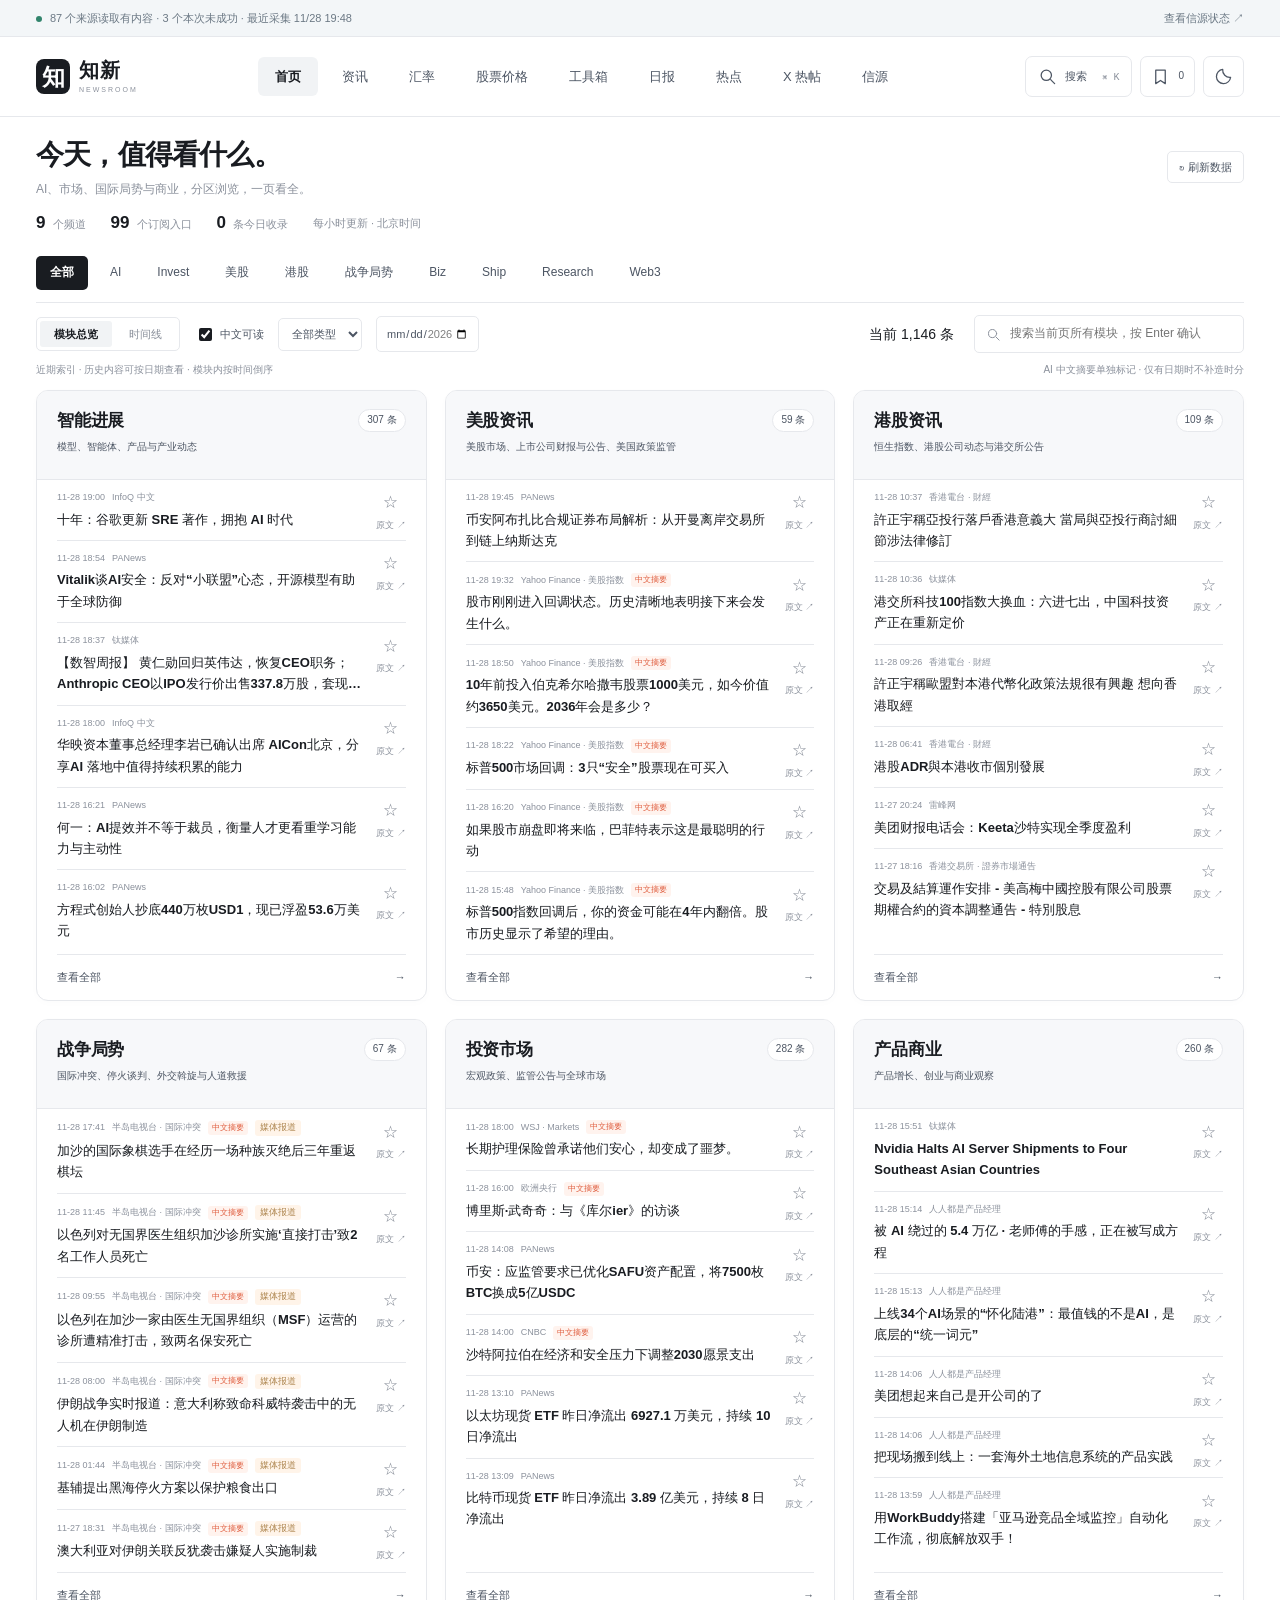
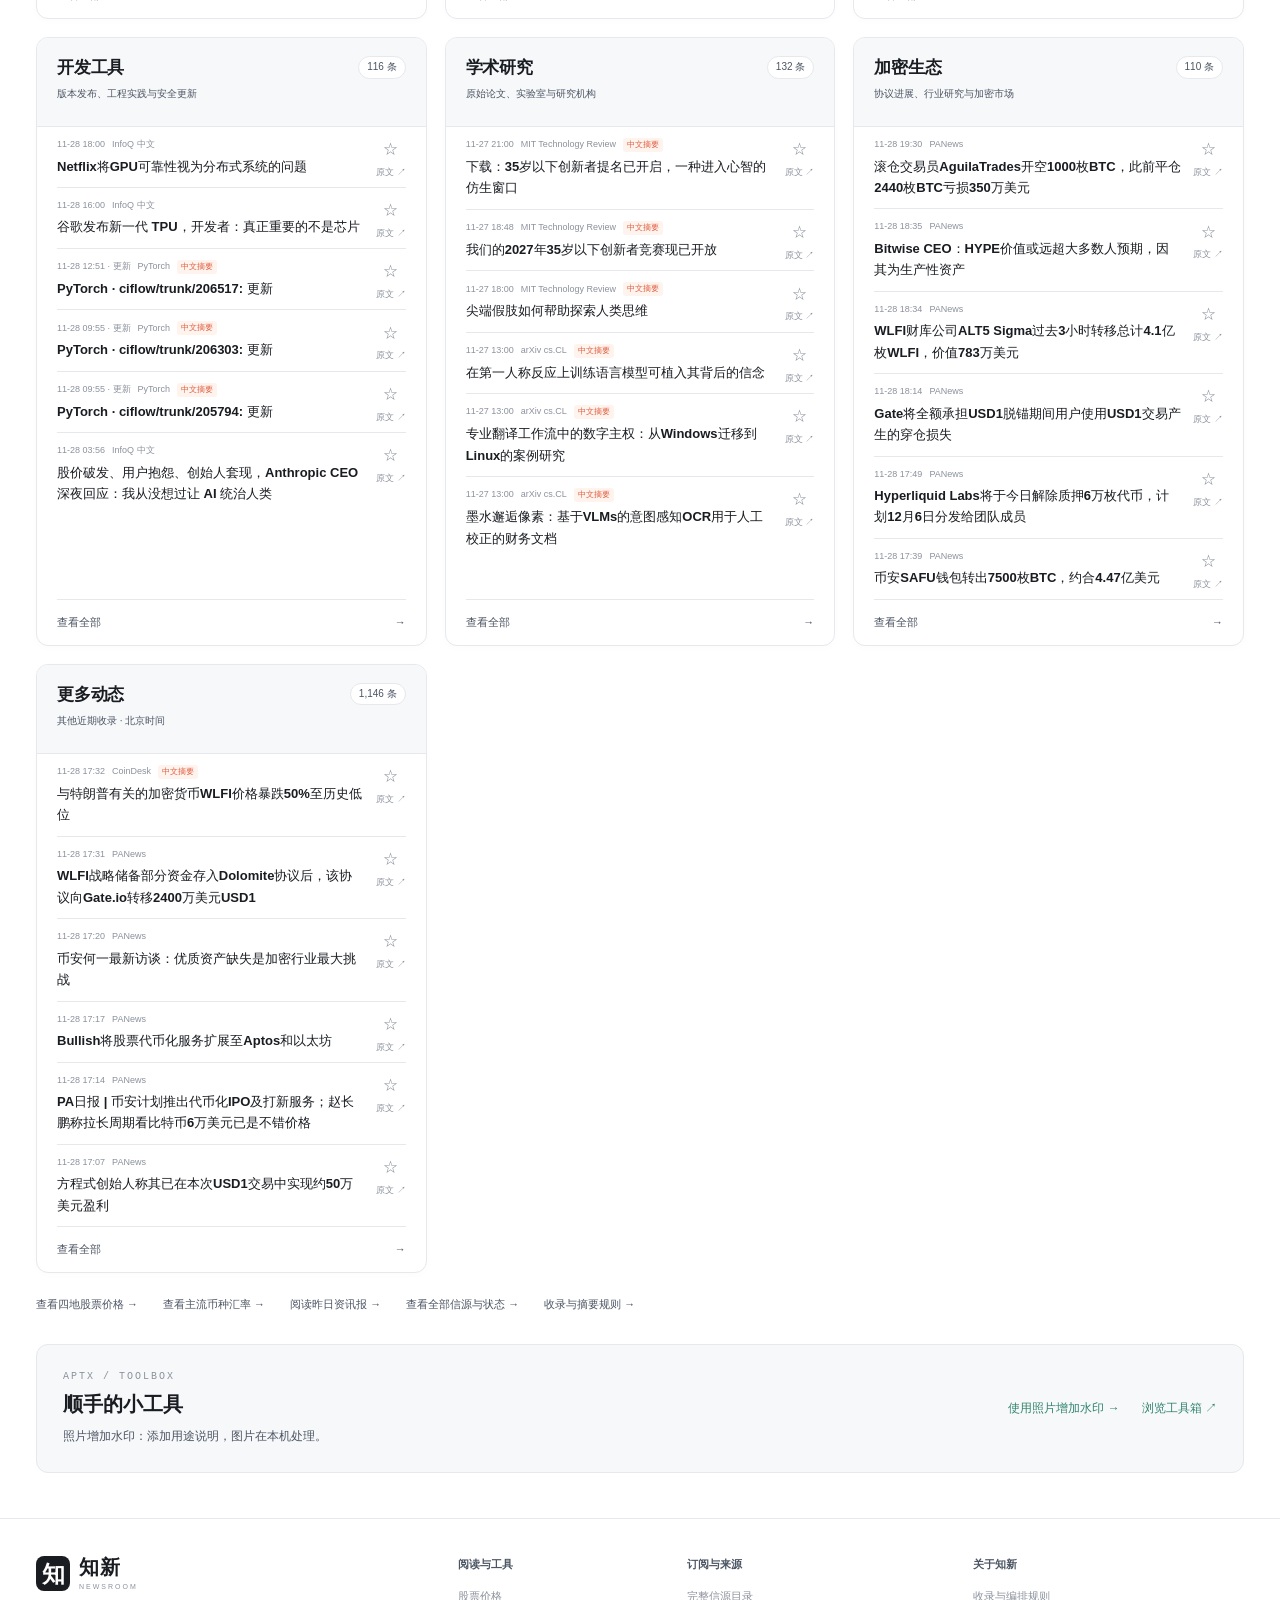
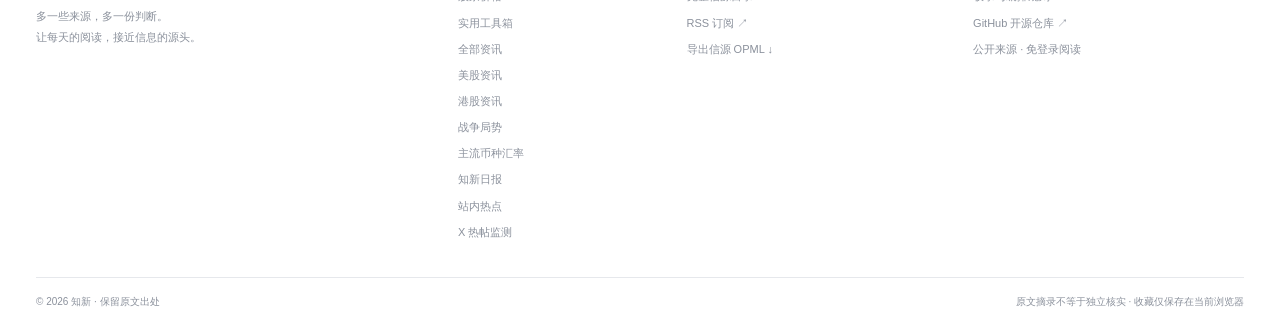
==== commit 1e199e04: "Refresh public AI sources" ====
--- a/site/about/index.html
+++ b/site/about/index.html
@@ -15,8 +15,8 @@
   <script src="./routing.js?v=66fdb86a15b0" defer></script>
   <script src="./stocks.js?v=11ef1272ff9c" defer></script>
   <script src="./app.js?v=699134f57a19" defer></script>
-  <script id="fx-bootstrap" type="application/json">{"recent":{"schemaVersion":1,"status":"ok","asOf":"2026-11-27","previousDate":"2026-11-26","base":"EUR","checkedAt":"2026-11-28T04:58:12+00:00","lastSuccessfulAt":"2026-11-28T04:58:12+00:00","source":{"name":"欧洲央行 ECB","url":"https://www.ecb.europa.eu/stats/policy_and_exchange_rates/euro_reference_exchange_rates/html/index.en.html","dataUrl":"https://www.ecb.europa.eu/stats/eurofxref/eurofxref-hist-90d.xml"},"currencies":[{"code":"CNY","name":"人民币"},{"code":"USD","name":"美元"},{"code":"HKD","name":"港币"},{"code":"EUR","name":"欧元"},{"code":"JPY","name":"日元"},{"code":"GBP","name":"英镑"},{"code":"SGD","name":"新加坡元"},{"code":"AUD","name":"澳元"},{"code":"CAD","name":"加元"},{"code":"CHF","name":"瑞士法郎"},{"code":"KRW","name":"韩元"},{"code":"NZD","name":"新西兰元"},{"code":"THB","name":"泰铢"},{"code":"MYR","name":"马来西亚林吉特"},{"code":"INR","name":"印度卢比"}],"longHistory":{"status":"ok","startDate":"2016-01-04","asOf":"2026-11-27"}},"history":{"schemaVersion":1,"asOf":"2026-11-27","startDate":"2025-11-27","codes":["CNY","USD","HKD","JPY","GBP","SGD","AUD","CAD","CHF","KRW","NZD","THB","MYR","INR"],"rows":[["2025-11-27",8.2068,1.1586,9.0118,181.11,0.8754,1.5039,1.7753,1.6273,0.9337,1694.15,2.0277,37.336,4.7873,103.5815],["2025-11-28",8.1836,1.1566,9.002,180.57,0.8752,1.5008,1.7721,1.621,0.9318,1699.81,2.0247,37.237,4.7796,103.4905],["2025-12-01",8.2358,1.1646,9.0703,180.28,0.8778,1.5065,1.774,1.6259,0.9323,1706.31,2.0257,37.186,4.811,104.2823],["2025-12-02",8.2123,1.1614,9.0424,181.26,0.8796,1.5072,1.7723,1.6264,0.9346,1704.82,2.0294,37.182,4.7995,104.4705],["2025-12-03",8.2421,1.1668,9.0826,181.28,0.8766,1.5101,1.77,1.627,0.9336,1708.78,2.0292,37.209,4.8107,105.2075],["2025-12-04",8.2498,1.1666,9.0801,180.55,0.8745,1.5115,1.7657,1.6299,0.934,1716.69,2.0236,37.395,4.7971,104.843],["2025-12-05",8.2333,1.1645,9.0652,180.76,0.8727,1.5084,1.7546,1.623,0.9365,1714.82,2.0158,37.095,4.7873,104.733],["2025-12-08",8.2378,1.1655,9.0681,181.29,0.8746,1.5107,1.7549,1.609,0.9388,1708.85,2.013,37.121,4.7937,104.945],["2025-12-09",8.2207,1.1637,9.056,181.96,0.8735,1.5091,1.7532,1.6114,0.9385,1708.91,2.0111,37.07,4.7886,104.55],["2025-12-10",8.2165,1.1634,9.0532,182.32,0.8741,1.5079,1.7513,1.6108,0.9356,1710.16,2.0126,37.048,4.7909,104.6008],["2025-12-11",8.2678,1.1714,9.1154,182.25,0.8751,1.5147,1.7601,1.6164,0.9333,1723.29,2.0155,37.186,4.8145,105.8005],["2025-12-12",8.2759,1.1731,9.1332,182.99,0.8767,1.5152,1.7594,1.6139,0.9333,1732.81,2.0189,37.0,4.8103,106.1955],["2025-12-15",8.2824,1.1753,9.1462,182.32,0.8779,1.5148,1.7669,1.6169,0.9355,1721.99,2.029,36.993,4.8099,106.653],["2025-12-16",8.293,1.1776,9.1609,182.07,0.8764,1.5176,1.7737,1.6206,0.9351,1734.89,2.0346,37.071,4.8111,107.069],["2025-12-17",8.2569,1.1722,9.1207,182.38,0.8785,1.5142,1.7704,1.6165,0.9332,1734.13,2.0294,36.942,4.7925,105.9275],["2025-12-18",8.2517,1.1719,9.119,182.55,0.8746,1.5129,1.7734,1.6161,0.9316,1731.18,2.0324,36.862,4.7884,105.7785],["2025-12-19",8.2465,1.1712,9.113,184.15,0.876,1.5143,1.7739,1.6155,0.9318,1731.88,2.041,36.846,4.775,105.054],["2025-12-22",8.265,1.1745,9.1362,184.77,0.8742,1.515,1.7667,1.6168,0.9316,1738.72,2.0283,36.586,4.7896,105.29],["2025-12-23",8.2833,1.1786,9.1674,183.89,0.8729,1.5153,1.7607,1.6148,0.9287,1745.36,2.0189,36.666,4.7898,105.5479],["2025-12-24",8.2679,1.1787,9.1655,183.83,0.8729,1.5135,1.7587,1.6128,0.9284,1707.04,2.0197,36.593,4.7678,105.7755],["2025-12-29",8.2438,1.1766,9.1467,183.97,0.8726,1.5122,1.7583,1.6106,0.9293,1690.95,2.0295,36.992,4.777,105.776],["2025-12-30",8.2216,1.1757,9.1511,183.48,0.8712,1.5095,1.7543,1.6104,0.9293,1697.65,2.0278,36.935,4.7581,105.58],["2025-12-31",8.2262,1.175,9.1464,184.09,0.8726,1.5105,1.7581,1.6088,0.9314,1696.94,2.038,37.218,4.7682,105.5965],["2026-01-02",8.1973,1.1721,9.1329,183.94,0.8719,1.5077,1.7508,1.6097,0.9296,1693.53,2.0317,36.792,4.7517,105.719],["2026-01-05",8.1478,1.1664,9.0822,182.93,0.8676,1.5018,1.7492,1.6087,0.9289,1690.44,2.0296,36.596,4.7502,105.316],["2026-01-06",8.1766,1.1707,9.1172,183.14,0.8663,1.4984,1.7422,1.6129,0.9287,1695.93,2.0232,36.608,4.7378,105.5405],["2026-01-07",8.1685,1.1684,9.0976,182.91,0.8664,1.4972,1.7367,1.6135,0.9304,1691.47,2.02,36.606,4.7414,104.9835],["2026-01-08",8.1513,1.1675,9.0981,182.97,0.8687,1.4995,1.7433,1.6183,0.9312,1695.57,2.0313,36.823,4.743,104.988],["2026-01-09",8.1288,1.1642,9.0763,183.52,0.8677,1.4984,1.7441,1.6163,0.9314,1699.55,2.0339,36.632,4.7424,105.0335],["2026-01-12",8.1529,1.1692,9.1156,184.42,0.8674,1.5019,1.7409,1.6219,0.9313,1715.11,2.027,36.508,4.7499,105.419],["2026-01-13",8.1294,1.1654,9.0925,185.12,0.866,1.5006,1.7394,1.6172,0.9311,1717.89,2.0231,36.681,4.7286,105.1478],["2026-01-14",8.1247,1.1651,9.0841,184.82,0.8668,1.5007,1.745,1.6169,0.9333,1719.0,2.0303,36.672,4.7163,105.2118],["2026-01-15",8.0988,1.1624,9.0657,184.31,0.8674,1.4969,1.7382,1.6162,0.9314,1706.77,2.0246,36.494,4.715,104.9647],["2026-01-16",8.0967,1.1617,9.0613,183.67,0.867,1.4962,1.7344,1.6135,0.9313,1711.1,2.0179,36.535,4.7136,105.397],["2026-01-19",8.0991,1.1631,9.0685,183.69,0.8671,1.4946,1.7342,1.6149,0.9282,1713.48,2.0098,36.353,4.7164,105.6965],["2026-01-20",8.1614,1.1728,9.1456,185.18,0.8722,1.5045,1.742,1.6215,0.9268,1731.99,2.0098,36.456,4.7551,106.677],["2026-01-21",8.1749,1.1739,9.1532,185.23,0.8744,1.5045,1.734,1.6192,0.9268,1719.32,2.0019,36.47,4.7508,107.5775],["2026-01-22",8.1658,1.1706,9.1283,185.88,0.8722,1.5026,1.7197,1.6171,0.9283,1718.11,1.991,36.675,4.7292,107.216],["2026-01-23",8.1778,1.1742,9.1561,185.71,0.8681,1.5016,1.7104,1.6161,0.9277,1723.2,1.9855,36.594,4.7033,107.864],["2026-01-26",8.2312,1.1836,9.2289,182.52,0.8675,1.5044,1.7133,1.623,0.9223,1713.58,1.9877,36.869,4.6936,108.6115],["2026-01-27",8.2964,1.1929,9.3046,182.92,0.8683,1.5096,1.7167,1.6316,0.9197,1719.21,1.9907,37.022,4.7149,109.288],["2026-01-28",8.3176,1.1974,9.3415,182.76,0.8685,1.5108,1.7107,1.6242,0.9188,1710.88,1.9859,37.251,4.6926,110.093],["2026-01-29",8.3132,1.1968,9.3407,183.48,0.8662,1.5128,1.6935,1.6186,0.9182,1712.42,1.9689,37.34,4.7004,110.007],["2026-01-30",8.2834,1.1919,9.3067,183.59,0.8662,1.5111,1.7001,1.612,0.9157,1719.47,1.966,37.455,4.7044,109.5825],["2026-02-02",8.221,1.184,9.2484,183.59,0.8658,1.5055,1.7042,1.6157,0.9199,1719.74,1.9705,37.432,4.6673,108.417],["2026-02-03",8.1877,1.1801,9.2201,183.92,0.8623,1.4994,1.683,1.6116,0.9173,1709.44,1.9532,37.25,4.6407,106.371],["2026-02-04",8.2051,1.182,9.2334,185.15,0.8616,1.5027,1.6814,1.6138,0.9168,1720.7,1.9602,37.39,4.6476,106.8698],["2026-02-05",8.1869,1.1798,9.2171,185.11,0.8691,1.5021,1.6922,1.6144,0.9161,1728.58,1.9676,37.488,4.6567,106.546],["2026-02-06",8.1838,1.1794,9.2152,185.27,0.8679,1.5016,1.688,1.6118,0.9175,1730.68,1.9673,37.269,4.6557,106.9265],["2026-02-09",8.2281,1.1886,9.2888,185.65,0.8701,1.5067,1.6843,1.6174,0.915,1737.79,1.9685,37.055,4.6765,107.8375],["2026-02-10",8.2245,1.1894,9.2983,184.51,0.8695,1.5061,1.683,1.6141,0.9123,1738.48,1.9687,37.151,4.6666,107.6878],["2026-02-11",8.2245,1.19,9.3013,182.79,0.8699,1.5027,1.6737,1.6138,0.9136,1727.84,1.9637,36.991,4.6589,107.9515],["2026-02-12",8.1944,1.1874,9.2815,182.52,0.8711,1.4984,1.6678,1.6128,0.9142,1707.82,1.9588,36.809,4.6338,107.565],["2026-02-13",8.195,1.1862,9.2725,181.83,0.8716,1.4992,1.6824,1.6161,0.9121,1715.78,1.9693,36.861,4.6351,107.481],["2026-02-16",8.1902,1.1855,9.265,181.79,0.869,1.4962,1.6731,1.6155,0.9129,1708.8,1.9623,36.863,4.6235,107.5625],["2026-02-17",8.1702,1.1826,9.2428,181.06,0.8733,1.4946,1.6776,1.6149,0.9116,1709.83,1.9623,37.021,4.6121,107.2565],["2026-02-18",8.1833,1.1845,9.2565,181.99,0.8724,1.4971,1.6748,1.6164,0.9124,1712.66,1.973,37.016,4.6196,107.425],["2026-02-19",8.1197,1.1753,9.1846,182.05,0.8738,1.4916,1.6698,1.6107,0.9119,1703.81,1.9728,36.722,4.5937,107.183],["2026-02-20",8.1294,1.1767,9.1961,182.63,0.8728,1.4931,1.6697,1.6112,0.9132,1705.81,1.9763,36.719,4.5927,107.0155],["2026-02-23",8.1412,1.1784,9.2136,182.44,0.8734,1.4923,1.6669,1.6132,0.9145,1701.08,1.975,36.56,4.5852,107.115],["2026-02-24",8.1046,1.1777,9.2126,183.53,0.8731,1.4925,1.6718,1.6148,0.912,1699.77,1.9783,36.573,4.586,107.0865],["2026-02-25",8.095,1.1784,9.2157,184.7,0.8714,1.4906,1.6617,1.6133,0.913,1682.64,1.9727,36.642,4.5852,107.167],["2026-02-26",8.0823,1.1814,9.2417,184.37,0.8719,1.4922,1.6592,1.6155,0.914,1684.25,1.9721,36.694,4.5909,107.421],["2026-02-27",8.0961,1.1805,9.2359,184.13,0.8763,1.4942,1.6612,1.6139,0.9104,1702.25,1.9731,36.696,4.5933,107.5205],["2026-03-02",8.0512,1.1698,9.1509,184.19,0.8739,1.49,1.6579,1.5991,0.9117,1710.38,1.9709,36.86,4.5938,107.317],["2026-03-03",8.017,1.1606,9.0552,182.98,0.8717,1.4833,1.6534,1.5883,0.9107,1715.95,1.9688,36.861,4.5797,106.9525],["2026-03-04",8.0347,1.1649,9.1064,183.02,0.8705,1.4844,1.6503,1.591,0.9082,1706.34,1.9674,36.671,4.5915,107.2678],["2026-03-05",8.0177,1.1618,9.0863,183.03,0.8695,1.4839,1.649,1.5828,0.9064,1714.57,1.9623,36.788,4.581,106.4773],["2026-03-06",7.9825,1.1561,9.04,182.57,0.86693,1.481,1.6501,1.5782,0.9045,1717.02,1.9687,36.966,4.562,106.1745],["2026-03-09",7.9929,1.1555,9.0311,183.15,0.8653,1.4792,1.6465,1.568,0.9008,1716.06,1.9563,37.057,4.5792,106.65],["2026-03-10",8.0057,1.1641,9.1075,183.67,0.86545,1.481,1.6355,1.5777,0.9027,1711.37,1.9596,36.815,4.5691,107.05],["2026-03-11",7.9518,1.1581,9.0642,183.63,0.86363,1.4757,1.6195,1.5742,0.9031,1710.64,1.9571,36.787,4.5357,106.629],["2026-03-12",7.9316,1.1547,9.038,183.43,0.86243,1.4726,1.619,1.5706,0.9028,1709.93,1.9588,36.875,4.5345,106.4745],["2026-03-13",7.9145,1.1476,8.9827,182.85,0.86503,1.4685,1.6293,1.5726,0.9034,1711.87,1.9691,36.953,4.5198,106.0205],["2026-03-16",7.9154,1.1478,8.9881,182.66,0.86408,1.4676,1.6272,1.5703,0.9041,1711.08,1.9647,37.143,4.5114,105.8818],["2026-03-17",7.9412,1.1531,9.0355,183.29,0.8643,1.4723,1.6227,1.5804,0.9068,1714.87,1.9693,37.268,4.5178,106.5055],["2026-03-18",7.9214,1.15,9.0135,183.49,0.86393,1.4734,1.6305,1.5774,0.9073,1729.08,1.9763,37.565,4.504,106.83],["2026-03-19",7.9279,1.1489,8.9966,182.46,0.86388,1.4744,1.6403,1.577,0.9121,1725.2,1.98,37.805,4.5259,107.133],["2026-03-20",7.9664,1.1555,9.0545,183.46,0.86438,1.4793,1.6351,1.5849,0.9096,1734.17,1.9723,37.854,4.5521,108.175],["2026-03-23",7.9916,1.1596,9.0819,183.86,0.8642,1.4791,1.6519,1.5896,0.9124,1724.93,1.9836,37.403,4.5682,108.099],["2026-03-24",7.977,1.1572,9.0575,183.91,0.86541,1.4819,1.6652,1.591,0.9145,1734.48,1.9895,37.794,4.5785,108.597],["2026-03-25",7.9979,1.1592,9.0637,184.27,0.86558,1.4829,1.6647,1.5977,0.9153,1735.94,1.9921,37.778,4.5962,108.9005],["2026-03-26",7.9737,1.1539,9.0281,184.19,0.86515,1.4821,1.6693,1.5964,0.9151,1738.14,1.9958,37.963,4.6087,108.6045],["2026-03-27",7.9626,1.1517,9.0223,184.16,0.8672,1.4831,1.6731,1.5974,0.9178,1740.79,2.0019,37.949,4.6218,109.1945],["2026-03-30",7.937,1.1484,8.9969,183.12,0.86803,1.4812,1.674,1.5987,0.9187,1742.93,2.0068,37.731,4.6258,108.7686],["2026-03-31",7.9341,1.1498,9.0136,183.39,0.86833,1.4811,1.6693,1.6022,0.9194,1753.22,2.0061,37.667,4.6555,107.8788],["2026-04-01",7.9771,1.1605,9.0955,183.73,0.87113,1.4875,1.6689,1.6124,0.9191,1746.33,2.0102,37.728,4.6733,108.424],["2026-04-02",7.9495,1.1525,9.0325,183.94,0.87253,1.4834,1.6771,1.603,0.9213,1747.94,2.0191,37.762,4.6549,107.3],["2026-04-07",7.9251,1.1557,9.0564,184.73,0.87258,1.4847,1.6665,1.6078,0.9242,1730.56,2.0267,37.687,4.6586,107.4895],["2026-04-08",7.9948,1.1706,9.1685,185.13,0.86893,1.49,1.6589,1.6225,0.9223,1725.73,2.0055,37.313,4.6543,107.9533],["2026-04-09",7.9863,1.1685,9.1551,185.7,0.87053,1.4891,1.6593,1.6175,0.924,1728.78,2.0019,37.503,4.6541,108.2738],["2026-04-10",7.9967,1.1711,9.1729,186.43,0.87105,1.4919,1.6561,1.6187,0.9241,1737.06,2.0034,37.592,4.6434,108.7795],["2026-04-13",7.9827,1.1684,9.1507,186.75,0.87058,1.4912,1.661,1.6177,0.9242,1740.86,2.0081,37.728,4.6444,109.047],["2026-04-14",8.0379,1.1793,9.2372,187.33,0.86913,1.4993,1.6558,1.6225,0.921,1734.18,1.9992,37.791,4.6594,109.7765],["2026-04-15",8.0353,1.178,9.2289,187.41,0.86935,1.4991,1.6507,1.6235,0.922,1740.02,1.9978,37.808,4.659,110.0695],["2026-04-16",8.0368,1.1782,9.2195,187.31,0.86993,1.4985,1.6425,1.6174,0.923,1739.62,1.9986,37.685,4.6586,109.8595],["2026-04-17",8.0483,1.1797,9.2382,187.72,0.87168,1.5009,1.6438,1.6129,0.9231,1744.76,2.0032,37.839,4.6628,109.5025],["2026-04-20",8.0176,1.176,9.2105,186.88,0.87045,1.4952,1.6432,1.6105,0.9189,1729.01,2.0003,37.72,4.6481,109.4525],["2026-04-21",8.0202,1.1767,9.214,187.14,0.87035,1.4961,1.6423,1.607,0.9172,1729.57,1.9907,37.696,4.6491,110.0275],["2026-04-22",8.0071,1.1733,9.1892,186.81,0.86903,1.4945,1.6404,1.6034,0.9175,1734.2,1.9866,37.786,4.6375,110.0605],["2026-04-23",7.9928,1.1694,9.16,186.5,0.86575,1.4919,1.6347,1.5986,0.9177,1729.96,1.9861,37.836,4.6349,110.052],["2026-04-24",8.0067,1.1712,9.1763,186.71,0.86803,1.4949,1.6393,1.6023,0.9199,1729.91,1.9939,37.918,4.6438,110.3885],["2026-04-27",8.0165,1.1749,9.208,187.06,0.8658,1.4954,1.6337,1.5979,0.921,1728.54,1.9851,37.946,4.6438,110.6745],["2026-04-28",7.9877,1.168,9.1527,186.58,0.86715,1.493,1.6327,1.5974,0.9238,1725.01,1.9905,38.024,4.6159,110.426],["2026-04-29",7.9993,1.1706,9.1736,187.05,0.86643,1.4952,1.6344,1.6007,0.9236,1730.59,1.9981,38.226,4.6268,111.0315],["2026-04-30",7.991,1.1702,9.1662,183.21,0.86625,1.4934,1.6371,1.5994,0.919,1728.39,1.9957,38.084,4.6457,111.0695],["2026-05-04",7.9914,1.17,9.1647,183.83,0.86358,1.4927,1.6289,1.593,0.9173,1722.28,1.9874,38.171,4.625,111.2585],["2026-05-05",7.9818,1.1686,9.1577,184.42,0.86343,1.4925,1.6299,1.591,0.9165,1721.29,1.9876,38.143,4.6306,111.35],["2026-05-06",8.0113,1.1762,9.2163,183.74,0.8637,1.4917,1.6238,1.5999,0.9165,1703.26,1.9713,37.856,4.6166,111.2865],["2026-05-07",8.0058,1.177,9.218,184.07,0.8641,1.4898,1.6219,1.604,0.9157,1707.4,1.9686,37.835,4.6021,110.938],["2026-05-08",7.9989,1.1761,9.2067,184.37,0.8641,1.4911,1.6259,1.6063,0.9156,1725.08,1.9735,37.897,4.6115,111.1285],["2026-05-11",7.9961,1.1765,9.2112,184.87,0.86488,1.4938,1.6249,1.6079,0.9163,1732.87,1.9785,38.136,4.6148,112.1385],["2026-05-12",7.9726,1.1738,9.1887,184.98,0.86803,1.4937,1.6252,1.6088,0.9172,1747.64,1.9743,38.055,4.6177,112.2585],["2026-05-13",7.9556,1.1715,9.1735,184.83,0.86713,1.4904,1.6158,1.6039,0.9155,1743.87,1.9749,37.88,4.6046,112.0793],["2026-05-14",7.94,1.1702,9.1662,184.83,0.86618,1.4901,1.6162,1.606,0.915,1745.62,1.9734,37.815,4.6006,112.0675],["2026-05-15",7.9194,1.1628,9.1065,184.36,0.8705,1.4884,1.6265,1.5995,0.9144,1743.76,1.9908,37.989,4.5942,111.594],["2026-05-18",7.9209,1.1648,9.1211,184.93,0.8702,1.4895,1.6256,1.6006,0.9144,1744.64,1.9858,37.967,4.6324,112.2285],["2026-05-19",7.9087,1.162,9.1015,184.89,0.86671,1.4887,1.6327,1.5985,0.915,1753.17,1.988,37.951,4.6219,112.1815],["2026-05-20",7.8912,1.16,9.0861,184.48,0.86555,1.4852,1.6271,1.5959,0.9165,1746.31,1.9841,37.903,4.6052,112.317],["2026-05-21",7.8899,1.1599,9.0873,184.59,0.86433,1.4848,1.6273,1.5972,0.9145,1749.99,1.9802,37.911,4.5961,111.5885],["2026-05-22",7.8791,1.1595,9.0865,184.53,0.86418,1.4846,1.6283,1.6002,0.9119,1759.6,1.9817,37.875,4.6009,110.9585],["2026-05-25",7.899,1.1643,9.1214,185.04,0.86255,1.4873,1.624,1.6082,0.9099,1762.46,1.982,37.816,4.6019,110.887],["2026-05-26",7.8939,1.1634,9.1161,185.22,0.86375,1.4866,1.6236,1.6069,0.9136,1751.27,1.9913,37.997,4.6129,111.32],["2026-05-27",7.8923,1.1637,9.1173,185.52,0.86618,1.4869,1.6321,1.6099,0.9153,1745.2,1.9774,37.96,4.6141,111.365],["2026-05-28",7.8762,1.1617,9.1015,185.24,0.86665,1.4865,1.6318,1.6094,0.9167,1745.84,1.9713,37.988,4.6212,111.1705],["2026-05-29",7.8793,1.1644,9.1238,185.45,0.86723,1.487,1.6238,1.6074,0.9111,1753.9,1.9491,37.866,4.6168,110.6195],["2026-06-01",7.8786,1.1646,9.1271,185.74,0.86493,1.4881,1.6234,1.6106,0.9128,1756.96,1.9558,37.914,4.6176,110.629],["2026-06-02",7.8778,1.1649,9.1298,186.09,0.86465,1.4892,1.6221,1.6119,0.9149,1767.33,1.9618,37.958,4.6188,110.9845],["2026-06-03",7.862,1.1614,9.1012,185.66,0.8637,1.489,1.6218,1.6094,0.9167,1778.09,1.9695,38.007,4.6392,111.1575],["2026-06-04",7.8848,1.164,9.1185,186.01,0.8649,1.4929,1.6297,1.6176,0.9168,1783.85,1.9791,37.949,4.6711,111.4945],["2026-06-05",7.8752,1.164,9.1185,186.08,0.86433,1.4939,1.6301,1.6159,0.9175,1793.64,1.9806,37.987,4.6886,110.5215],["2026-06-08",7.8263,1.154,9.0427,184.6,0.8636,1.4855,1.6311,1.6083,0.9187,1763.26,1.9792,37.811,4.7008,110.4475],["2026-06-09",7.8367,1.1573,9.0691,185.35,0.8634,1.4873,1.6391,1.6111,0.9206,1765.44,1.981,37.994,4.6998,110.3495],["2026-06-10",7.8243,1.1539,9.0426,185.19,0.86228,1.4866,1.6475,1.6073,0.9222,1759.12,1.9879,38.027,4.6964,109.9275],["2026-06-11",7.8191,1.1537,9.041,185.21,0.8633,1.4857,1.6487,1.6127,0.9221,1764.62,1.994,38.014,4.6921,110.484],["2026-06-12",7.822,1.1567,9.0633,185.3,0.86305,1.4854,1.6442,1.618,0.9217,1758.43,1.986,37.876,4.6933,110.0195],["2026-06-15",7.8429,1.1607,9.093,185.93,0.86483,1.4882,1.6424,1.6228,0.9212,1757.65,1.9882,37.781,4.7014,109.9355],["2026-06-16",7.8334,1.1594,9.0821,185.94,0.86471,1.4866,1.6411,1.6248,0.9224,1749.36,1.9906,37.698,4.7164,109.6335],["2026-06-17",7.8349,1.1591,9.0821,185.82,0.86463,1.4876,1.6418,1.6241,0.9193,1758.45,1.9952,37.804,4.7152,109.5745],["2026-06-18",7.7609,1.1461,8.9827,184.44,0.86638,1.4795,1.6362,1.6189,0.9218,1763.72,1.9889,37.581,4.7191,108.1155],["2026-06-19",7.7624,1.1467,8.9887,184.88,0.86653,1.4804,1.6348,1.6228,0.9248,1757.1,1.9967,37.681,4.7439,108.1675],["2026-06-22",7.7612,1.1456,8.981,185.33,0.86468,1.481,1.6346,1.6223,0.9257,1760.88,1.9991,37.702,4.7531,108.473],["2026-06-23",7.7303,1.1392,8.9313,184.02,0.862,1.4763,1.6423,1.6162,0.9225,1749.98,2.0065,37.821,4.7169,107.928],["2026-06-24",7.7236,1.134,8.891,183.35,0.86165,1.4722,1.6436,1.614,0.9216,1753.65,2.0096,37.91,4.6925,107.3605],["2026-06-25",7.7105,1.1342,8.8928,183.57,0.86183,1.4719,1.6454,1.6151,0.9223,1749.98,2.0115,37.882,4.6701,107.0635],["2026-06-26",7.7506,1.1401,8.9408,184.3,0.86253,1.4755,1.6518,1.6169,0.9218,1751.73,2.0181,38.051,4.6602,107.6305],["2026-06-29",7.7492,1.1406,8.9449,184.62,0.86215,1.4754,1.6531,1.6201,0.9222,1760.8,2.0175,37.919,4.6434,107.838],["2026-06-30",7.7314,1.1394,8.935,185.08,0.86178,1.4754,1.6544,1.622,0.9224,1767.08,2.0136,37.862,4.6544,107.8565],["2026-07-01",7.7342,1.1383,8.9287,185.21,0.85973,1.4762,1.6518,1.6191,0.9234,1773.57,2.0069,38.002,4.6602,108.4215],["2026-07-02",7.7388,1.1399,8.9414,184.19,0.85665,1.4756,1.6546,1.6203,0.92,1765.53,2.0101,37.976,4.6508,108.7435],["2026-07-03",7.7634,1.1448,8.9791,184.48,0.8572,1.4774,1.65,1.6258,0.919,1752.95,2.0049,37.933,4.6605,109.002],["2026-07-06",7.7573,1.1415,8.9528,185.31,0.85538,1.4765,1.6462,1.6236,0.9201,1747.72,2.0079,38.04,4.663,108.9035],["2026-07-07",7.767,1.1433,8.9661,185.09,0.85411,1.4764,1.6455,1.6255,0.9218,1731.47,2.0088,38.026,4.6532,108.582],["2026-07-08",7.755,1.1404,8.9395,185.3,0.85435,1.4757,1.6471,1.6176,0.9222,1720.95,2.0019,38.141,4.6494,108.9765],["2026-07-09",7.7712,1.1435,8.9605,185.72,0.85363,1.4784,1.6478,1.6202,0.9227,1729.49,1.9916,38.244,4.662,109.0765],["2026-07-10",7.7433,1.143,8.9611,185.02,0.85155,1.4757,1.6447,1.6177,0.9223,1720.12,1.9808,38.079,4.652,108.9665],["2026-07-13",7.7427,1.1424,8.9548,185.23,0.8533,1.4765,1.6454,1.6148,0.9253,1706.85,1.977,38.139,4.6507,109.2375],["2026-07-14",7.7327,1.1405,8.9387,185.01,0.85215,1.4743,1.6428,1.6095,0.9257,1705.61,1.9662,38.235,4.651,109.7215],["2026-07-15",7.7268,1.1406,8.9412,185.22,0.85093,1.4739,1.6335,1.6053,0.9256,1701.97,1.9608,38.375,4.6514,109.794],["2026-07-16",7.7596,1.1467,8.9898,185.99,0.84873,1.4782,1.6362,1.6082,0.925,1696.49,1.9583,38.489,4.6699,110.4895],["2026-07-17",7.7501,1.1435,8.9653,185.65,0.85098,1.4765,1.6394,1.6035,0.9228,1698.46,1.9609,38.462,4.6826,110.102],["2026-07-20",7.7319,1.1426,8.9587,185.54,0.84888,1.4749,1.6307,1.6032,0.9236,1692.4,1.952,38.42,4.6761,110.1985],["2026-07-21",7.7255,1.1418,8.9525,185.82,0.85205,1.4734,1.6276,1.6069,0.9259,1688.04,1.9533,38.439,4.6688,109.882],["2026-07-22",7.7266,1.1408,8.9443,186.03,0.8534,1.473,1.6312,1.6071,0.9268,1688.78,1.9608,38.57,4.6624,110.167],["2026-07-23",7.7127,1.1392,8.9328,186.23,0.85318,1.4711,1.6291,1.6034,0.9295,1677.72,1.9689,38.533,4.6582,110.0255],["2026-07-24",7.7047,1.1377,8.9225,186.38,0.85388,1.4687,1.6281,1.6026,0.9302,1662.18,1.9656,38.329,4.6543,109.865],["2026-07-27",7.7059,1.1389,8.9313,186.37,0.85524,1.4696,1.6271,1.6064,0.9284,1674.31,1.9663,38.244,4.653,109.2425],["2026-07-28",7.6969,1.1367,8.9136,186.32,0.8555,1.4702,1.6312,1.6036,0.9319,1658.96,1.9693,38.204,4.6514,108.961],["2026-07-29",7.7,1.138,8.9246,186.27,0.85635,1.471,1.6397,1.6051,0.9332,1652.77,1.9709,38.157,4.6539,108.8475],["2026-07-30",7.7521,1.1476,9.0018,186.99,0.85715,1.4775,1.6439,1.6119,0.9324,1645.31,1.9646,38.496,4.6851,109.808],["2026-07-31",7.7539,1.1485,9.0079,184.03,0.85573,1.4757,1.6365,1.6126,0.9304,1657.99,1.9589,38.435,4.6933,109.5495],["2026-08-03",7.7891,1.1535,9.0464,180.73,0.85633,1.4783,1.6463,1.6181,0.932,1646.1,1.9636,38.452,4.7242,109.9725],["2026-08-04",7.7767,1.1515,9.0316,181.26,0.85639,1.4767,1.6377,1.6191,0.9319,1643.32,1.9568,38.385,4.7125,109.8285],["2026-08-05",7.7989,1.1554,9.0619,182.08,0.8572,1.4806,1.6385,1.623,0.9345,1644.97,1.968,38.29,4.7291,109.9045],["2026-08-06",7.7898,1.1542,9.0542,182.17,0.85705,1.4798,1.639,1.6156,0.9346,1643.09,1.9619,38.164,4.7201,109.9085],["2026-08-07",7.7834,1.1535,9.0491,182.64,0.85765,1.4775,1.6384,1.616,0.9347,1633.3,1.9646,38.129,4.719,109.8275],["2026-08-10",7.7931,1.1555,9.0653,183.31,0.85565,1.4785,1.6359,1.6108,0.934,1636.9,1.9613,38.146,4.7266,110.1228],["2026-08-11",7.7841,1.154,9.0546,183.72,0.85483,1.4773,1.6336,1.6084,0.9351,1629.64,1.9626,38.203,4.7227,110.1375],["2026-08-12",7.785,1.1545,9.0594,183.67,0.85358,1.4766,1.6327,1.6077,0.9366,1636.08,1.9675,38.168,4.7167,110.069],["2026-08-13",7.7774,1.1534,9.0506,183.77,0.8549,1.4765,1.6356,1.6089,0.9373,1638.16,1.9735,38.212,4.7139,110.0815],["2026-08-14",7.7977,1.1567,9.077,183.93,0.8545,1.4784,1.6333,1.6049,0.939,1632.42,1.9642,38.316,4.7263,110.3818],["2026-08-17",7.813,1.1593,9.0951,184.59,0.855,1.4797,1.6271,1.6067,0.9389,1636.83,1.9593,38.286,4.7097,110.8375],["2026-08-18",7.8049,1.1576,9.0799,184.87,0.85585,1.4791,1.6278,1.606,0.9406,1632.3,1.9672,38.27,4.6987,110.7673],["2026-08-19",7.8197,1.1605,9.1002,184.62,0.85608,1.481,1.6401,1.6098,0.9402,1614.81,1.9738,38.372,4.7087,111.1265],["2026-08-20",7.8538,1.1681,9.1624,185.45,0.85725,1.486,1.6438,1.6085,0.9333,1631.08,1.9657,38.448,4.7238,111.7985],["2026-08-21",7.8624,1.1699,9.1726,185.66,0.8567,1.4838,1.6321,1.6074,0.9353,1619.41,1.9541,38.226,4.7246,111.9595],["2026-08-24",7.8414,1.1664,9.1408,185.6,0.8555,1.4819,1.6287,1.6154,0.9362,1614.6,1.9567,38.124,4.7152,111.6875],["2026-08-25",7.8366,1.1662,9.1407,185.7,0.8555,1.4814,1.6303,1.6163,0.9361,1612.94,1.9547,38.176,4.7196,111.276],["2026-08-26",7.8422,1.1669,9.1463,185.62,0.85613,1.4817,1.6241,1.6176,0.938,1614.39,1.9582,38.21,4.6985,111.3475],["2026-08-27",7.8258,1.1645,9.1282,185.61,0.8574,1.4804,1.6196,1.6151,0.9376,1607.45,1.9566,38.26,4.6964,111.2575],["2026-08-28",7.8251,1.1643,9.1276,185.92,0.8572,1.4802,1.6183,1.613,0.9364,1600.39,1.9585,38.37,4.6875,111.0585],["2026-08-31",7.7922,1.1596,9.0888,185.22,0.85648,1.4758,1.6191,1.6102,0.9376,1586.37,1.9599,38.458,4.6685,110.361],["2026-09-01",7.7911,1.159,9.0877,185.63,0.85655,1.4759,1.623,1.6096,0.9394,1593.17,1.9674,38.554,4.6818,110.0485],["2026-09-02",7.7822,1.1578,9.0801,184.78,0.8587,1.4741,1.6199,1.6122,0.9424,1577.57,1.9868,38.468,4.6839,109.962],["2026-09-03",7.8042,1.1615,9.1078,181.21,0.86055,1.4725,1.6147,1.6019,0.939,1576.49,1.978,38.312,4.6942,109.75],["2026-09-04",7.7994,1.1622,9.112,181.59,0.85898,1.4724,1.6134,1.6038,0.9405,1569.38,1.9755,38.26,4.7005,109.8165],["2026-09-07",7.7995,1.1622,9.1119,179.85,0.85894,1.4716,1.6109,1.6062,0.9405,1566.56,1.978,38.231,4.7023,109.821],["2026-09-08",7.7936,1.1614,9.1068,179.2,0.8574,1.4701,1.6098,1.6033,0.9425,1558.22,1.9877,38.227,4.717,110.1315],["2026-09-09",7.8159,1.1652,9.1378,178.59,0.85898,1.4721,1.6128,1.6043,0.9404,1556.94,1.9903,38.306,4.7424,110.8225],["2026-09-10",7.79,1.1616,9.1083,179.09,0.85915,1.4711,1.6167,1.6049,0.9432,1560.96,1.994,38.327,4.7225,110.8645],["2026-09-11",7.7762,1.1592,9.0904,178.56,0.85815,1.4697,1.6161,1.6064,0.9451,1556.56,1.9914,38.329,4.7185,110.7675],["2026-09-14",7.7489,1.1551,9.0599,178.52,0.85598,1.4676,1.6202,1.6041,0.9431,1555.04,2.0012,38.407,4.7082,110.3755],["2026-09-15",7.7444,1.1539,9.0518,178.86,0.8558,1.4683,1.6194,1.6062,0.9441,1568.32,2.0042,38.419,4.716,110.7285],["2026-09-16",7.738,1.1537,9.0507,178.88,0.8574,1.469,1.6176,1.6082,0.9449,1578.03,2.0021,38.361,4.7152,110.714],["2026-09-17",7.7009,1.1481,9.0071,178.75,0.8583,1.4642,1.6139,1.6068,0.9466,1587.31,1.9993,38.237,4.7061,110.1475],["2026-09-18",7.6755,1.146,8.9903,180.94,0.8588,1.4651,1.6095,1.6056,0.9462,1590.76,2.0068,38.225,4.6763,109.8755],["2026-09-21",7.693,1.149,9.0144,180.7,0.8578,1.4647,1.6098,1.6091,0.9438,1576.63,2.0035,38.187,4.685,110.0975],["2026-09-22",7.6803,1.1463,8.9909,180.17,0.8578,1.4612,1.6122,1.6099,0.9393,1554.55,2.0003,37.988,4.67,109.5805],["2026-09-23",7.6538,1.1411,8.9506,180.2,0.8595,1.4587,1.6146,1.6077,0.939,1558.0,2.0049,37.987,4.6557,109.25],["2026-09-24",7.6302,1.1367,8.9148,180.57,0.85986,1.4549,1.6177,1.6047,0.9409,1555.69,2.0049,38.057,4.6457,109.0775],["2026-09-25",7.6551,1.1403,8.9445,179.7,0.86045,1.4563,1.622,1.6127,0.9445,1545.16,2.0108,38.023,4.6456,109.2605],["2026-09-28",7.6352,1.1378,8.9258,178.5,0.85785,1.4538,1.6199,1.6118,0.9464,1545.05,2.0071,38.196,4.6456,109.2095],["2026-09-29",7.6117,1.1355,8.9091,178.41,0.85718,1.4504,1.6211,1.6101,0.9461,1536.74,2.0076,38.056,4.634,108.991],["2026-09-30",7.613,1.1355,8.9095,178.27,0.85463,1.4503,1.6297,1.6105,0.9478,1539.06,2.0115,38.113,4.6306,108.8205],["2026-10-01",7.5748,1.1298,8.8658,178.49,0.85373,1.446,1.6255,1.6095,0.9437,1537.96,2.0121,38.023,4.6147,108.832],["2026-10-02",7.5259,1.1225,8.8084,176.99,0.85033,1.4366,1.6176,1.5984,0.9279,1513.44,2.0002,37.71,4.5849,108.1245],["2026-10-05",7.5118,1.1204,8.7925,177.28,0.8472,1.4344,1.6097,1.5969,0.9311,1505.8,2.0038,37.752,4.5791,107.8915],["2026-10-06",7.5554,1.1269,8.8438,178.15,0.8488,1.4392,1.614,1.6058,0.9359,1508.67,2.0061,37.836,4.6034,108.6615],["2026-10-07",7.4937,1.1177,8.7722,176.85,0.84645,1.4311,1.6079,1.5931,0.9309,1496.25,1.9977,37.661,4.5692,108.1165],["2026-10-08",7.4972,1.1186,8.7783,177.05,0.84698,1.434,1.611,1.5953,0.9326,1502.79,2.0014,37.68,4.5768,108.2635],["2026-10-09",7.4992,1.1206,8.794,177.34,0.84763,1.4348,1.6052,1.5942,0.9313,1503.27,1.9961,37.574,4.5777,108.3965],["2026-10-12",7.4832,1.1181,8.7743,177.33,0.84478,1.4314,1.6032,1.5946,0.9312,1490.53,1.9968,37.585,4.5663,107.086],["2026-10-13",7.489,1.1188,8.7802,176.91,0.8446,1.4319,1.6033,1.5933,0.9312,1500.81,1.9931,37.58,4.5714,106.6],["2026-10-14",7.4925,1.1195,8.7859,177.39,0.84385,1.4359,1.5971,1.5918,0.933,1496.54,1.9941,37.587,4.5704,106.5283],["2026-10-15",7.4993,1.1208,8.7953,177.06,0.8461,1.4379,1.6218,1.5923,0.9305,1508.48,2.0012,37.592,4.5757,106.5408],["2026-10-16",7.524,1.1253,8.8316,177.82,0.84385,1.4395,1.6171,1.5935,0.9272,1499.01,1.9868,37.602,4.5929,106.864],["2026-10-19",7.4991,1.1225,8.8097,177.63,0.84205,1.4357,1.6068,1.5798,0.9261,1492.35,1.9792,37.665,4.5826,106.559],["2026-10-20",7.4894,1.1215,8.8023,177.34,0.84028,1.4338,1.6056,1.5758,0.9237,1489.17,1.9748,37.738,4.5788,106.459],["2026-10-21",7.4999,1.1234,8.8155,177.36,0.83825,1.4348,1.5971,1.5779,0.9256,1489.15,1.9735,37.718,4.5843,106.1265],["2026-10-22",7.4786,1.1205,8.7845,175.97,0.8377,1.4315,1.598,1.5725,0.9211,1484.25,1.9724,37.811,4.5756,106.249],["2026-10-23",7.466,1.1193,8.7793,175.51,0.83728,1.431,1.5939,1.5665,0.9227,1482.46,1.9682,37.771,4.5729,106.272],["2026-10-26",7.4603,1.1188,8.7768,176.15,0.8382,1.4327,1.5927,1.5695,0.9243,1482.72,1.9695,37.821,4.5731,106.4935],["2026-10-27",7.4343,1.115,8.7466,175.97,0.83658,1.4285,1.5856,1.5636,0.9239,1480.44,1.9552,37.654,4.5592,106.0635],["2026-10-28",7.4217,1.1133,8.7339,175.86,0.83785,1.4274,1.583,1.5638,0.9247,1492.35,1.9833,37.602,4.5389,106.0095],["2026-10-29",7.4144,1.113,8.733,175.92,0.83578,1.4265,1.5842,1.5577,0.9222,1488.4,1.9817,37.569,4.5182,106.0345],["2026-10-30",7.4326,1.1172,8.7652,175.68,0.8338,1.4282,1.5904,1.5606,0.9194,1491.76,1.9823,37.683,4.5325,106.084],["2026-11-02",7.4567,1.1216,8.8002,177.1,0.8358,1.4344,1.6004,1.5673,0.9193,1506.2,1.9934,37.865,4.5655,106.4505],["2026-11-03",7.459,1.1179,8.771,176.95,0.83358,1.4322,1.6007,1.5623,0.9166,1503.12,1.9876,37.735,4.5577,105.9155],["2026-11-04",7.5177,1.1267,8.8399,178.3,0.8346,1.4398,1.6061,1.5701,0.9188,1508.18,1.9988,37.902,4.5789,106.6318],["2026-11-05",7.4846,1.1224,8.8055,177.85,0.83393,1.4336,1.6033,1.5675,0.918,1509.28,1.9966,37.533,4.5412,106.0395],["2026-11-06",7.4485,1.1165,8.7505,176.77,0.83415,1.4309,1.625,1.5705,0.9143,1517.02,2.0141,37.459,4.5319,104.8645],["2026-11-09",7.4689,1.1193,8.7772,176.79,0.8343,1.4328,1.6236,1.5785,0.9164,1507.46,1.9941,37.485,4.5432,105.1435],["2026-11-10",7.4801,1.1214,8.7973,177.38,0.83545,1.4335,1.6244,1.5852,0.9203,1501.56,1.9925,37.522,4.5484,105.3315],["2026-11-11",7.4225,1.1127,8.7298,177.18,0.83618,1.4271,1.6222,1.5839,0.9234,1487.57,1.9928,37.487,4.5326,104.254],["2026-11-12",7.3891,1.1081,8.6928,176.96,0.83595,1.4249,1.6246,1.5789,0.9232,1478.32,1.9942,37.47,4.5194,104.2118],["2026-11-13",7.3738,1.1052,8.6714,176.83,0.83559,1.4236,1.6288,1.5758,0.9266,1477.8,1.9978,37.483,4.5175,104.1575],["2026-11-16",7.3425,1.1014,8.6427,175.78,0.8345,1.4195,1.6301,1.5734,0.9244,1470.23,1.9971,37.326,4.5102,103.452],["2026-11-17",7.3254,1.0989,8.6221,175.05,0.83305,1.4163,1.6316,1.5704,0.9233,1468.36,1.9985,37.187,4.4983,102.72],["2026-11-18",7.3126,1.0968,8.6063,174.85,0.8329,1.4144,1.6294,1.569,0.9243,1461.3,1.9951,37.264,4.5144,102.4905],["2026-11-19",7.328,1.0992,8.6239,175.84,0.83581,1.4176,1.6378,1.5719,0.9262,1460.23,1.989,37.268,4.5205,102.55],["2026-11-20",7.3388,1.099,8.615,174.35,0.83735,1.416,1.6487,1.5723,0.9223,1472.04,1.9968,37.262,4.5196,101.85],["2026-11-23",7.2905,1.0939,8.5772,174.01,0.83673,1.4124,1.6532,1.5711,0.9186,1475.51,2.0079,37.242,4.5101,101.6395],["2026-11-24",7.3063,1.0963,8.597,174.39,0.837,1.4141,1.6507,1.5707,0.9183,1473.99,2.0038,37.197,4.5118,101.867],["2026-11-25",7.2999,1.0935,8.5709,174.22,0.8373,1.4129,1.6644,1.5591,0.9085,1471.19,2.0046,37.321,4.5047,100.859],["2026-11-26",7.3096,1.0975,8.6015,174.79,0.83755,1.4163,1.654,1.5617,0.9153,1475.75,2.0033,37.386,4.519,101.464],["2026-11-27",7.2912,1.0957,8.5774,174.81,0.83504,1.4132,1.6431,1.5608,0.9157,1462.65,1.999,37.177,4.517,101.904]]},"ranges":{"3y":"./data/fx-history/range-3y.json?v=eb8d45b96914","5y":"./data/fx-history/range-5y.json?v=197795d74592","10y":"./data/fx-history/range-10y.json?v=3bd53aeb925e"}}</script>
-  <script id="stocks-bootstrap" type="application/json">{"schemaVersion":1,"checkedAt":"2026-11-28T04:58:13.123044+00:00","markets":[{"id":"cn","name":"A股","currency":"CNY","timezone":"Asia/Shanghai","stocks":[{"symbol":"600519.SS","code":"600519","name":"贵州茅台","url":"https://finance.yahoo.com/quote/600519.SS/","currency":"CNY","price":1472.36,"previousClose":1469.0,"change":3.3599999999999,"changePercent":0.228727025187192,"quotedAt":"2026-11-27T07:00:01+00:00","exchange":"SHH","checkedAt":"2026-11-28T04:58:13.123044+00:00","status":"ok"},{"symbol":"300750.SZ","code":"300750","name":"宁德时代","url":"https://finance.yahoo.com/quote/300750.SZ/","currency":"CNY","price":215.89,"previousClose":204.22,"change":11.669999999999987,"changePercent":5.71442561943003,"quotedAt":"2026-11-27T07:04:07+00:00","exchange":"SHZ","checkedAt":"2026-11-28T04:58:13.123044+00:00","status":"ok"},{"symbol":"002594.SZ","code":"002594","name":"比亚迪","url":"https://finance.yahoo.com/quote/002594.SZ/","currency":"CNY","price":76.13,"previousClose":73.62,"change":2.509999999999991,"changePercent":3.4093996196685517,"quotedAt":"2026-11-27T07:04:57+00:00","exchange":"SHZ","checkedAt":"2026-11-28T04:58:13.123044+00:00","status":"ok"},{"symbol":"601318.SS","code":"601318","name":"中国平安","url":"https://finance.yahoo.com/quote/601318.SS/","currency":"CNY","price":55.01,"previousClose":54.58,"change":0.4299999999999997,"changePercent":0.7878343715646663,"quotedAt":"2026-11-27T07:00:02+00:00","exchange":"SHH","checkedAt":"2026-11-28T04:58:13.123044+00:00","status":"ok"},{"symbol":"000001.SZ","code":"000001","name":"平安银行","url":"https://finance.yahoo.com/quote/000001.SZ/","currency":"CNY","price":12.23,"previousClose":12.45,"change":-0.21999999999999886,"changePercent":-1.7670682730923648,"quotedAt":"2026-11-27T07:04:12+00:00","exchange":"SHZ","checkedAt":"2026-11-28T04:58:13.123044+00:00","status":"ok"},{"symbol":"600036.SS","code":"600036","name":"招商银行","url":"https://finance.yahoo.com/quote/600036.SS/","currency":"CNY","price":42.58,"previousClose":43.38,"change":-0.8000000000000043,"changePercent":-1.8441678192715583,"quotedAt":"2026-11-27T07:00:02+00:00","exchange":"SHH","checkedAt":"2026-11-28T04:58:13.123044+00:00","status":"ok"},{"symbol":"601398.SS","code":"601398","name":"工商银行","url":"https://finance.yahoo.com/quote/601398.SS/","currency":"CNY","price":9.1,"previousClose":9.23,"change":-0.13000000000000078,"changePercent":-1.4084507042253613,"quotedAt":"2026-11-27T07:00:01+00:00","exchange":"SHH","checkedAt":"2026-11-28T04:58:13.123044+00:00","status":"ok"},{"symbol":"601939.SS","code":"601939","name":"建设银行","url":"https://finance.yahoo.com/quote/601939.SS/","currency":"CNY","price":12.41,"previousClose":12.73,"change":-0.3200000000000003,"changePercent":-2.513747054202675,"quotedAt":"2026-11-27T07:00:02+00:00","exchange":"SHH","checkedAt":"2026-11-28T04:58:13.123044+00:00","status":"ok"},{"symbol":"601988.SS","code":"601988","name":"中国银行","url":"https://finance.yahoo.com/quote/601988.SS/","currency":"CNY","price":7.33,"previousClose":7.51,"change":-0.17999999999999972,"changePercent":-2.3968042609853524,"quotedAt":"2026-11-27T07:00:02+00:00","exchange":"SHH","checkedAt":"2026-11-28T04:58:13.123044+00:00","status":"ok"},{"symbol":"601288.SS","code":"601288","name":"农业银行","url":"https://finance.yahoo.com/quote/601288.SS/","currency":"CNY","price":7.86,"previousClose":8.02,"change":-0.15999999999999925,"changePercent":-1.995012468827917,"quotedAt":"2026-11-27T07:00:01+00:00","exchange":"SHH","checkedAt":"2026-11-28T04:58:13.123044+00:00","status":"ok"},{"symbol":"600941.SS","code":"600941","name":"中国移动","url":"https://finance.yahoo.com/quote/600941.SS/","currency":"CNY","price":105.49,"previousClose":109.68,"change":-4.190000000000012,"changePercent":-3.8202042304886996,"quotedAt":"2026-11-27T07:00:01+00:00","exchange":"SHH","checkedAt":"2026-11-28T04:58:13.123044+00:00","status":"ok"},{"symbol":"600938.SS","code":"600938","name":"中国海油","url":"https://finance.yahoo.com/quote/600938.SS/","currency":"CNY","price":30.97,"previousClose":30.87,"change":0.09999999999999787,"changePercent":0.32393909944929966,"quotedAt":"2026-11-27T07:00:01+00:00","exchange":"SHH","checkedAt":"2026-11-28T04:58:13.123044+00:00","status":"ok"},{"symbol":"600900.SS","code":"600900","name":"长江电力","url":"https://finance.yahoo.com/quote/600900.SS/","currency":"CNY","price":31.22,"previousClose":31.8,"change":-0.5800000000000018,"changePercent":-1.823899371069193,"quotedAt":"2026-11-27T07:00:02+00:00","exchange":"SHH","checkedAt":"2026-11-28T04:58:13.123044+00:00","status":"ok"},{"symbol":"601088.SS","code":"601088","name":"中国神华","url":"https://finance.yahoo.com/quote/601088.SS/","currency":"CNY","price":50.86,"previousClose":53.0,"change":-2.1400000000000006,"changePercent":-4.037735849056601,"quotedAt":"2026-11-27T07:00:02+00:00","exchange":"SHH","checkedAt":"2026-11-28T04:58:13.123044+00:00","status":"ok"},{"symbol":"000333.SZ","code":"000333","name":"美的集团","url":"https://finance.yahoo.com/quote/000333.SZ/","currency":"CNY","price":92.99,"previousClose":94.51,"change":-1.5200000000000102,"changePercent":-1.6082954184742482,"quotedAt":"2026-11-27T07:04:45+00:00","exchange":"SHZ","checkedAt":"2026-11-28T04:58:13.123044+00:00","status":"ok"},{"symbol":"000651.SZ","code":"000651","name":"格力电器","url":"https://finance.yahoo.com/quote/000651.SZ/","currency":"CNY","price":40.26,"previousClose":40.7,"change":-0.44000000000000483,"changePercent":-1.0810810810810922,"quotedAt":"2026-11-27T07:04:51+00:00","exchange":"SHZ","checkedAt":"2026-11-28T04:58:13.123044+00:00","status":"ok"},{"symbol":"000858.SZ","code":"000858","name":"五粮液","url":"https://finance.yahoo.com/quote/000858.SZ/","currency":"CNY","price":72.55,"previousClose":71.2,"change":1.3499999999999943,"changePercent":1.8960674157303181,"quotedAt":"2026-11-27T07:04:39+00:00","exchange":"SHZ","checkedAt":"2026-11-28T04:58:13.123044+00:00","status":"ok"},{"symbol":"603288.SS","code":"603288","name":"海天味业","url":"https://finance.yahoo.com/quote/603288.SS/","currency":"CNY","price":35.48,"previousClose":35.49,"change":-0.010000000000005116,"changePercent":-0.02817695125388875,"quotedAt":"2026-11-27T07:00:02+00:00","exchange":"SHH","checkedAt":"2026-11-28T04:58:13.123044+00:00","status":"ok"},{"symbol":"002475.SZ","code":"002475","name":"立讯精密","url":"https://finance.yahoo.com/quote/002475.SZ/","currency":"CNY","price":50.6,"previousClose":46.4,"change":4.200000000000003,"changePercent":9.05172413793105,"quotedAt":"2026-11-27T07:04:09+00:00","exchange":"SHZ","checkedAt":"2026-11-28T04:58:13.123044+00:00","status":"ok"},{"symbol":"688981.SS","code":"688981","name":"中芯国际","url":"https://finance.yahoo.com/quote/688981.SS/","currency":"CNY","price":134.42,"previousClose":116.5,"change":17.919999999999987,"changePercent":15.381974248927023,"quotedAt":"2026-11-27T07:00:00+00:00","exchange":"SHH","checkedAt":"2026-11-28T04:58:13.123044+00:00","status":"ok"}]},{"id":"hk","name":"港股","currency":"HKD","timezone":"Asia/Hong_Kong","stocks":[{"symbol":"0700.HK","code":"00700","name":"腾讯控股","url":"https://finance.yahoo.com/quote/0700.HK/","currency":"HKD","price":352.0,"previousClose":341.0,"change":11.0,"changePercent":3.2258064516129004,"quotedAt":"2026-11-27T08:08:56+00:00","exchange":"HKG","checkedAt":"2026-11-28T04:58:13.123044+00:00","status":"ok"},{"symbol":"9988.HK","code":"09988","name":"阿里巴巴","url":"https://finance.yahoo.com/quote/9988.HK/","currency":"HKD","price":88.3,"previousClose":82.5,"change":5.799999999999997,"changePercent":7.030303030303031,"quotedAt":"2026-11-27T08:08:57+00:00","exchange":"HKG","checkedAt":"2026-11-28T04:58:13.123044+00:00","status":"ok"},{"symbol":"3690.HK","code":"03690","name":"美团","url":"https://finance.yahoo.com/quote/3690.HK/","currency":"HKD","price":67.85,"previousClose":62.7,"change":5.1499999999999915,"changePercent":8.213716108452939,"quotedAt":"2026-11-27T08:08:56+00:00","exchange":"HKG","checkedAt":"2026-11-28T04:58:13.123044+00:00","status":"ok"},{"symbol":"1810.HK","code":"01810","name":"小米集团","url":"https://finance.yahoo.com/quote/1810.HK/","currency":"HKD","price":27.8,"previousClose":26.6,"change":1.1999999999999993,"changePercent":4.5112781954887105,"quotedAt":"2026-11-27T08:08:56+00:00","exchange":"HKG","checkedAt":"2026-11-28T04:58:13.123044+00:00","status":"ok"},{"symbol":"0005.HK","code":"00005","name":"汇丰控股","url":"https://finance.yahoo.com/quote/0005.HK/","currency":"HKD","price":129.9,"previousClose":128.4,"change":1.5,"changePercent":1.1682242990654235,"quotedAt":"2026-11-27T08:08:56+00:00","exchange":"HKG","checkedAt":"2026-11-28T04:58:13.123044+00:00","status":"ok"},{"symbol":"9618.HK","code":"09618","name":"京东集团","url":"https://finance.yahoo.com/quote/9618.HK/","currency":"HKD","price":106.2,"previousClose":100.8,"change":5.400000000000006,"changePercent":5.35714285714286,"quotedAt":"2026-11-27T08:08:56+00:00","exchange":"HKG","checkedAt":"2026-11-28T04:58:13.123044+00:00","status":"ok"},{"symbol":"9999.HK","code":"09999","name":"网易","url":"https://finance.yahoo.com/quote/9999.HK/","currency":"HKD","price":167.6,"previousClose":161.4,"change":6.199999999999989,"changePercent":3.8413878562577386,"quotedAt":"2026-11-27T08:08:57+00:00","exchange":"HKG","checkedAt":"2026-11-28T04:58:13.123044+00:00","status":"ok"},{"symbol":"9888.HK","code":"09888","name":"百度集团","url":"https://finance.yahoo.com/quote/9888.HK/","currency":"HKD","price":62.65,"previousClose":59.8,"change":2.8500000000000014,"changePercent":4.76588628762542,"quotedAt":"2026-11-27T08:08:57+00:00","exchange":"HKG","checkedAt":"2026-11-28T04:58:13.123044+00:00","status":"ok"},{"symbol":"9626.HK","code":"09626","name":"哔哩哔哩","url":"https://finance.yahoo.com/quote/9626.HK/","currency":"HKD","price":95.6,"previousClose":88.1,"change":7.5,"changePercent":8.513053348467658,"quotedAt":"2026-11-27T08:08:56+00:00","exchange":"HKG","checkedAt":"2026-11-28T04:58:13.123044+00:00","status":"ok"},{"symbol":"0981.HK","code":"00981","name":"中芯国际","url":"https://finance.yahoo.com/quote/0981.HK/","currency":"HKD","price":53.4,"previousClose":45.88,"change":7.519999999999996,"changePercent":16.390584132519614,"quotedAt":"2026-11-27T08:08:56+00:00","exchange":"HKG","checkedAt":"2026-11-28T04:58:13.123044+00:00","status":"ok"},{"symbol":"1024.HK","code":"01024","name":"快手","url":"https://finance.yahoo.com/quote/1024.HK/","currency":"HKD","price":20.96,"previousClose":19.62,"change":1.3399999999999999,"changePercent":6.829765545361877,"quotedAt":"2026-11-27T08:08:56+00:00","exchange":"HKG","checkedAt":"2026-11-28T04:58:13.123044+00:00","status":"ok"},{"symbol":"1211.HK","code":"01211","name":"比亚迪股份","url":"https://finance.yahoo.com/quote/1211.HK/","currency":"HKD","price":59.0,"previousClose":56.9,"change":2.1000000000000014,"changePercent":3.690685413005279,"quotedAt":"2026-11-27T08:08:56+00:00","exchange":"HKG","checkedAt":"2026-11-28T04:58:13.123044+00:00","status":"ok"},{"symbol":"2269.HK","code":"02269","name":"药明生物","url":"https://finance.yahoo.com/quote/2269.HK/","currency":"HKD","price":44.02,"previousClose":41.08,"change":2.940000000000005,"changePercent":7.156767283349574,"quotedAt":"2026-11-27T08:08:56+00:00","exchange":"HKG","checkedAt":"2026-11-28T04:58:13.123044+00:00","status":"ok"},{"symbol":"1299.HK","code":"01299","name":"友邦保险","url":"https://finance.yahoo.com/quote/1299.HK/","currency":"HKD","price":75.05,"previousClose":74.0,"change":1.0499999999999972,"changePercent":1.418918918918921,"quotedAt":"2026-11-27T08:08:56+00:00","exchange":"HKG","checkedAt":"2026-11-28T04:58:13.123044+00:00","status":"ok"},{"symbol":"0388.HK","code":"00388","name":"香港交易所","url":"https://finance.yahoo.com/quote/0388.HK/","currency":"HKD","price":363.4,"previousClose":351.4,"change":12.0,"changePercent":3.41491178144564,"quotedAt":"2026-11-27T08:08:56+00:00","exchange":"HKG","checkedAt":"2026-11-28T04:58:13.123044+00:00","status":"ok"},{"symbol":"0941.HK","code":"00941","name":"中国移动","url":"https://finance.yahoo.com/quote/0941.HK/","currency":"HKD","price":77.75,"previousClose":78.6,"change":-0.8499999999999943,"changePercent":-1.0814249363867656,"quotedAt":"2026-11-27T08:08:56+00:00","exchange":"HKG","checkedAt":"2026-11-28T04:58:13.123044+00:00","status":"ok"},{"symbol":"0883.HK","code":"00883","name":"中国海洋石油","url":"https://finance.yahoo.com/quote/0883.HK/","currency":"HKD","price":21.42,"previousClose":21.32,"change":0.10000000000000142,"changePercent":0.46904315196998336,"quotedAt":"2026-11-27T08:08:56+00:00","exchange":"HKG","checkedAt":"2026-11-28T04:58:13.123044+00:00","status":"ok"},{"symbol":"0939.HK","code":"00939","name":"建设银行","url":"https://finance.yahoo.com/quote/0939.HK/","currency":"HKD","price":10.13,"previousClose":10.43,"change":-0.29999999999999893,"changePercent":-2.876318312559911,"quotedAt":"2026-11-27T08:08:56+00:00","exchange":"HKG","checkedAt":"2026-11-28T04:58:13.123044+00:00","status":"ok"},{"symbol":"2318.HK","code":"02318","name":"中国平安","url":"https://finance.yahoo.com/quote/2318.HK/","currency":"HKD","price":51.65,"previousClose":50.25,"change":1.3999999999999986,"changePercent":2.7860696517412853,"quotedAt":"2026-11-27T08:08:56+00:00","exchange":"HKG","checkedAt":"2026-11-28T04:58:13.123044+00:00","status":"ok"},{"symbol":"2015.HK","code":"02015","name":"理想汽车","url":"https://finance.yahoo.com/quote/2015.HK/","currency":"HKD","price":48.36,"previousClose":45.8,"change":2.5600000000000023,"changePercent":5.589519650655017,"quotedAt":"2026-11-27T08:08:56+00:00","exchange":"HKG","checkedAt":"2026-11-28T04:58:13.123044+00:00","status":"ok"}]},{"id":"us","name":"美股","currency":"USD","timezone":"America/New_York","stocks":[{"symbol":"AAPL","code":"AAPL","name":"苹果","url":"https://finance.yahoo.com/quote/AAPL/","currency":"USD","price":358.54,"previousClose":355.58,"change":2.9600000000000364,"changePercent":0.8324427695596048,"quotedAt":"2026-11-27T18:00:01+00:00","exchange":"NMS","checkedAt":"2026-11-28T04:58:13.123044+00:00","status":"ok"},{"symbol":"MSFT","code":"MSFT","name":"微软","url":"https://finance.yahoo.com/quote/MSFT/","currency":"USD","price":492.85,"previousClose":489.93,"change":2.920000000000016,"changePercent":0.5960035107056116,"quotedAt":"2026-11-27T18:00:01+00:00","exchange":"NMS","checkedAt":"2026-11-28T04:58:13.123044+00:00","status":"ok"},{"symbol":"NVDA","code":"NVDA","name":"英伟达","url":"https://finance.yahoo.com/quote/NVDA/","currency":"USD","price":150.49,"previousClose":149.3,"change":1.1899999999999977,"changePercent":0.7970529135967741,"quotedAt":"2026-11-27T18:00:00+00:00","exchange":"NMS","checkedAt":"2026-11-28T04:58:13.123044+00:00","status":"ok"},{"symbol":"AMZN","code":"AMZN","name":"亚马逊","url":"https://finance.yahoo.com/quote/AMZN/","currency":"USD","price":254.12,"previousClose":244.43,"change":9.689999999999998,"changePercent":3.964325164668825,"quotedAt":"2026-11-27T18:00:01+00:00","exchange":"NMS","checkedAt":"2026-11-28T04:58:13.123044+00:00","status":"ok"},{"symbol":"GOOGL","code":"GOOGL","name":"Alphabet","url":"https://finance.yahoo.com/quote/GOOGL/","currency":"USD","price":274.96,"previousClose":273.1,"change":1.8599999999999568,"changePercent":0.681069205419238,"quotedAt":"2026-11-27T18:00:01+00:00","exchange":"NMS","checkedAt":"2026-11-28T04:58:13.123044+00:00","status":"ok"},{"symbol":"META","code":"META","name":"Meta","url":"https://finance.yahoo.com/quote/META/","currency":"USD","price":628.96,"previousClose":609.89,"change":19.07000000000005,"changePercent":3.1267933561789807,"quotedAt":"2026-11-27T18:00:01+00:00","exchange":"NMS","checkedAt":"2026-11-28T04:58:13.123044+00:00","status":"ok"},{"symbol":"TSLA","code":"TSLA","name":"特斯拉","url":"https://finance.yahoo.com/quote/TSLA/","currency":"USD","price":400.0,"previousClose":380.14,"change":19.860000000000014,"changePercent":5.224391013837004,"quotedAt":"2026-11-27T18:00:00+00:00","exchange":"NMS","checkedAt":"2026-11-28T04:58:13.123044+00:00","status":"ok"},{"symbol":"AMD","code":"AMD","name":"超微半导体","url":"https://finance.yahoo.com/quote/AMD/","currency":"USD","price":424.54,"previousClose":406.03,"change":18.510000000000048,"changePercent":4.558776445090285,"quotedAt":"2026-11-27T18:00:01+00:00","exchange":"NMS","checkedAt":"2026-11-28T04:58:13.123044+00:00","status":"ok"},{"symbol":"AVGO","code":"AVGO","name":"博通","url":"https://finance.yahoo.com/quote/AVGO/","currency":"USD","price":312.34,"previousClose":300.86,"change":11.479999999999961,"changePercent":3.8157282456956487,"quotedAt":"2026-11-27T18:00:01+00:00","exchange":"NMS","checkedAt":"2026-11-28T04:58:13.123044+00:00","status":"ok"},{"symbol":"ORCL","code":"ORCL","name":"甲骨文","url":"https://finance.yahoo.com/quote/ORCL/","currency":"USD","price":107.13,"previousClose":103.88,"change":3.25,"changePercent":3.12860993453985,"quotedAt":"2026-11-27T18:02:22+00:00","exchange":"NYQ","checkedAt":"2026-11-28T04:58:13.123044+00:00","status":"ok"},{"symbol":"TSM","code":"TSM","name":"台积电 ADR","url":"https://finance.yahoo.com/quote/TSM/","currency":"USD","price":353.34,"previousClose":342.34,"change":11.0,"changePercent":3.2131798796518174,"quotedAt":"2026-11-27T18:00:02+00:00","exchange":"NYQ","checkedAt":"2026-11-28T04:58:13.123044+00:00","status":"ok"},{"symbol":"NFLX","code":"NFLX","name":"奈飞","url":"https://finance.yahoo.com/quote/NFLX/","currency":"USD","price":60.93,"previousClose":59.41,"change":1.5200000000000031,"changePercent":2.5584918363911857,"quotedAt":"2026-11-27T18:00:00+00:00","exchange":"NMS","checkedAt":"2026-11-28T04:58:13.123044+00:00","status":"ok"},{"symbol":"ADBE","code":"ADBE","name":"Adobe","url":"https://finance.yahoo.com/quote/ADBE/","currency":"USD","price":234.79,"previousClose":232.83,"change":1.9599999999999795,"changePercent":0.8418159171927897,"quotedAt":"2026-11-27T18:00:01+00:00","exchange":"NMS","checkedAt":"2026-11-28T04:58:13.123044+00:00","status":"ok"},{"symbol":"CRM","code":"CRM","name":"Salesforce","url":"https://finance.yahoo.com/quote/CRM/","currency":"USD","price":198.21,"previousClose":197.21,"change":1.0,"changePercent":0.5070736778053808,"quotedAt":"2026-11-27T18:00:02+00:00","exchange":"NYQ","checkedAt":"2026-11-28T04:58:13.123044+00:00","status":"ok"},{"symbol":"PLTR","code":"PLTR","name":"Palantir","url":"https://finance.yahoo.com/quote/PLTR/","currency":"USD","price":172.17,"previousClose":163.59,"change":8.579999999999984,"changePercent":5.244819365486886,"quotedAt":"2026-11-27T18:00:00+00:00","exchange":"NMS","checkedAt":"2026-11-28T04:58:13.123044+00:00","status":"ok"},{"symbol":"INTC","code":"INTC","name":"英特尔","url":"https://finance.yahoo.com/quote/INTC/","currency":"USD","price":57.4,"previousClose":54.47,"change":2.9299999999999997,"changePercent":5.379107765742619,"quotedAt":"2026-11-27T18:00:01+00:00","exchange":"NMS","checkedAt":"2026-11-28T04:58:13.123044+00:00","status":"ok"},{"symbol":"QCOM","code":"QCOM","name":"高通","url":"https://finance.yahoo.com/quote/QCOM/","currency":"USD","price":179.27,"previousClose":168.66,"change":10.610000000000014,"changePercent":6.290762480730483,"quotedAt":"2026-11-27T18:00:00+00:00","exchange":"NMS","checkedAt":"2026-11-28T04:58:13.123044+00:00","status":"ok"},{"symbol":"JPM","code":"JPM","name":"摩根大通","url":"https://finance.yahoo.com/quote/JPM/","currency":"USD","price":322.96,"previousClose":316.74,"change":6.21999999999997,"changePercent":1.9637557618235713,"quotedAt":"2026-11-27T18:00:36+00:00","exchange":"NYQ","checkedAt":"2026-11-28T04:58:13.123044+00:00","status":"ok"},{"symbol":"V","code":"V","name":"Visa","url":"https://finance.yahoo.com/quote/V/","currency":"USD","price":429.56,"previousClose":424.39,"change":5.170000000000016,"changePercent":1.2182190909305168,"quotedAt":"2026-11-27T18:00:02+00:00","exchange":"NYQ","checkedAt":"2026-11-28T04:58:13.123044+00:00","status":"ok"},{"symbol":"WMT","code":"WMT","name":"沃尔玛","url":"https://finance.yahoo.com/quote/WMT/","currency":"USD","price":133.13,"previousClose":131.94,"change":1.1899999999999977,"changePercent":0.9019251174776421,"quotedAt":"2026-11-27T18:00:00+00:00","exchange":"NMS","checkedAt":"2026-11-28T04:58:13.123044+00:00","status":"ok"}]},{"id":"kr","name":"韩股","currency":"KRW","timezone":"Asia/Seoul","stocks":[{"symbol":"005930.KS","code":"005930","name":"三星电子","url":"https://finance.yahoo.com/quote/005930.KS/","currency":"KRW","price":179100.0,"previousClose":171300.0,"change":7800.0,"changePercent":4.553415061295962,"quotedAt":"2026-11-27T06:30:04+00:00","exchange":"KSC","checkedAt":"2026-11-28T04:58:13.123044+00:00","status":"ok"},{"symbol":"000660.KS","code":"000660","name":"SK海力士","url":"https://finance.yahoo.com/quote/000660.KS/","currency":"KRW","price":1110000.0,"previousClose":1043000.0,"change":67000.0,"changePercent":6.42377756471717,"quotedAt":"2026-11-27T06:30:19+00:00","exchange":"KSC","checkedAt":"2026-11-28T04:58:13.123044+00:00","status":"ok"},{"symbol":"005380.KS","code":"005380","name":"现代汽车","url":"https://finance.yahoo.com/quote/005380.KS/","currency":"KRW","price":269000.0,"previousClose":256500.0,"change":12500.0,"changePercent":4.873294346978563,"quotedAt":"2026-11-27T06:30:26+00:00","exchange":"KSC","checkedAt":"2026-11-28T04:58:13.123044+00:00","status":"ok"},{"symbol":"035420.KS","code":"035420","name":"NAVER","url":"https://finance.yahoo.com/quote/035420.KS/","currency":"KRW","price":163400.0,"previousClose":160200.0,"change":3200.0,"changePercent":1.9975031210986316,"quotedAt":"2026-11-27T06:30:28+00:00","exchange":"KSC","checkedAt":"2026-11-28T04:58:13.123044+00:00","status":"ok"},{"symbol":"373220.KS","code":"373220","name":"LG新能源","url":"https://finance.yahoo.com/quote/373220.KS/","currency":"KRW","price":316500.0,"previousClose":302000.0,"change":14500.0,"changePercent":4.801324503311255,"quotedAt":"2026-11-27T06:30:05+00:00","exchange":"KSC","checkedAt":"2026-11-28T04:58:13.123044+00:00","status":"ok"},{"symbol":"000270.KS","code":"000270","name":"起亚","url":"https://finance.yahoo.com/quote/000270.KS/","currency":"KRW","price":94700.0,"previousClose":93700.0,"change":1000.0,"changePercent":1.067235859124871,"quotedAt":"2026-11-27T06:30:15+00:00","exchange":"KSC","checkedAt":"2026-11-28T04:58:13.123044+00:00","status":"ok"},{"symbol":"012330.KS","code":"012330","name":"现代摩比斯","url":"https://finance.yahoo.com/quote/012330.KS/","currency":"KRW","price":339000.0,"previousClose":329500.0,"change":9500.0,"changePercent":2.8831562974203306,"quotedAt":"2026-11-27T06:30:23+00:00","exchange":"KSC","checkedAt":"2026-11-28T04:58:13.123044+00:00","status":"ok"},{"symbol":"105560.KS","code":"105560","name":"KB金融","url":"https://finance.yahoo.com/quote/105560.KS/","currency":"KRW","price":145000.0,"previousClose":145300.0,"change":-300.0,"changePercent":-0.2064693737095613,"quotedAt":"2026-11-27T06:30:06+00:00","exchange":"KSC","checkedAt":"2026-11-28T04:58:13.123044+00:00","status":"ok"},{"symbol":"055550.KS","code":"055550","name":"新韩金融","url":"https://finance.yahoo.com/quote/055550.KS/","currency":"KRW","price":83900.0,"previousClose":84700.0,"change":-800.0,"changePercent":-0.9445100354191216,"quotedAt":"2026-11-27T06:30:09+00:00","exchange":"KSC","checkedAt":"2026-11-28T04:58:13.123044+00:00","status":"ok"},{"symbol":"005490.KS","code":"005490","name":"浦项控股","url":"https://finance.yahoo.com/quote/005490.KS/","currency":"KRW","price":258500.0,"previousClose":246500.0,"change":12000.0,"changePercent":4.868154158215021,"quotedAt":"2026-11-27T06:30:28+00:00","exchange":"KSC","checkedAt":"2026-11-28T04:58:13.123044+00:00","status":"ok"},{"symbol":"207940.KS","code":"207940","name":"三星生物制剂","url":"https://finance.yahoo.com/quote/207940.KS/","currency":"KRW","price":1351000.0,"previousClose":1337000.0,"change":14000.0,"changePercent":1.0471204188481575,"quotedAt":"2026-11-27T06:30:28+00:00","exchange":"KSC","checkedAt":"2026-11-28T04:58:13.123044+00:00","status":"ok"},{"symbol":"068270.KS","code":"068270","name":"赛尔群","url":"https://finance.yahoo.com/quote/068270.KS/","currency":"KRW","price":221000.0,"previousClose":215500.0,"change":5500.0,"changePercent":2.5522041763341052,"quotedAt":"2026-11-27T06:30:06+00:00","exchange":"KSC","checkedAt":"2026-11-28T04:58:13.123044+00:00","status":"ok"},{"symbol":"006400.KS","code":"006400","name":"三星SDI","url":"https://finance.yahoo.com/quote/006400.KS/","currency":"KRW","price":452500.0,"previousClose":418000.0,"change":34500.0,"changePercent":8.253588516746401,"quotedAt":"2026-11-27T06:30:27+00:00","exchange":"KSC","checkedAt":"2026-11-28T04:58:13.123044+00:00","status":"ok"},{"symbol":"051910.KS","code":"051910","name":"LG化学","url":"https://finance.yahoo.com/quote/051910.KS/","currency":"KRW","price":220500.0,"previousClose":208500.0,"change":12000.0,"changePercent":5.755395683453246,"quotedAt":"2026-11-27T06:30:20+00:00","exchange":"KSC","checkedAt":"2026-11-28T04:58:13.123044+00:00","status":"ok"},{"symbol":"012450.KS","code":"012450","name":"韩华航空航天","url":"https://finance.yahoo.com/quote/012450.KS/","currency":"KRW","price":663000.0,"previousClose":627000.0,"change":36000.0,"changePercent":5.741626794258381,"quotedAt":"2026-11-27T06:30:12+00:00","exchange":"KSC","checkedAt":"2026-11-28T04:58:13.123044+00:00","status":"ok"},{"symbol":"034020.KS","code":"034020","name":"斗山能源","url":"https://finance.yahoo.com/quote/034020.KS/","currency":"KRW","price":43900.0,"previousClose":40500.0,"change":3400.0,"changePercent":8.39506172839506,"quotedAt":"2026-11-27T06:30:09+00:00","exchange":"KSC","checkedAt":"2026-11-28T04:58:13.123044+00:00","status":"ok"},{"symbol":"011200.KS","code":"011200","name":"HMM","url":"https://finance.yahoo.com/quote/011200.KS/","currency":"KRW","price":22400.0,"previousClose":22150.0,"change":250.0,"changePercent":1.1286681715575675,"quotedAt":"2026-11-27T06:30:11+00:00","exchange":"KSC","checkedAt":"2026-11-28T04:58:13.123044+00:00","status":"ok"},{"symbol":"035720.KS","code":"035720","name":"Kakao","url":"https://finance.yahoo.com/quote/035720.KS/","currency":"KRW","price":31050.0,"previousClose":30200.0,"change":850.0,"changePercent":2.81456953642385,"quotedAt":"2026-11-27T06:30:09+00:00","exchange":"KSC","checkedAt":"2026-11-28T04:58:13.123044+00:00","status":"ok"},{"symbol":"030200.KS","code":"030200","name":"韩国电信","url":"https://finance.yahoo.com/quote/030200.KS/","currency":"KRW","price":44650.0,"previousClose":45900.0,"change":-1250.0,"changePercent":-2.7233115468409563,"quotedAt":"2026-11-27T06:30:04+00:00","exchange":"KSC","checkedAt":"2026-11-28T04:58:13.123044+00:00","status":"ok"},{"symbol":"086790.KS","code":"086790","name":"韩亚金融","url":"https://finance.yahoo.com/quote/086790.KS/","currency":"KRW","price":118200.0,"previousClose":119200.0,"change":-1000.0,"changePercent":-0.8389261744966459,"quotedAt":"2026-11-27T06:30:29+00:00","exchange":"KSC","checkedAt":"2026-11-28T04:58:13.123044+00:00","status":"ok"}]}],"source":{"name":"Yahoo Finance","url":"https://finance.yahoo.com/"},"frequency":"每半小时检查；延迟快照，非实时行情"}</script>
+  <script id="fx-bootstrap" type="application/json">{"recent":{"schemaVersion":1,"status":"ok","asOf":"2026-11-27","previousDate":"2026-11-26","base":"EUR","checkedAt":"2026-11-28T11:48:37+00:00","lastSuccessfulAt":"2026-11-28T11:48:37+00:00","source":{"name":"欧洲央行 ECB","url":"https://www.ecb.europa.eu/stats/policy_and_exchange_rates/euro_reference_exchange_rates/html/index.en.html","dataUrl":"https://www.ecb.europa.eu/stats/eurofxref/eurofxref-hist-90d.xml"},"currencies":[{"code":"CNY","name":"人民币"},{"code":"USD","name":"美元"},{"code":"HKD","name":"港币"},{"code":"EUR","name":"欧元"},{"code":"JPY","name":"日元"},{"code":"GBP","name":"英镑"},{"code":"SGD","name":"新加坡元"},{"code":"AUD","name":"澳元"},{"code":"CAD","name":"加元"},{"code":"CHF","name":"瑞士法郎"},{"code":"KRW","name":"韩元"},{"code":"NZD","name":"新西兰元"},{"code":"THB","name":"泰铢"},{"code":"MYR","name":"马来西亚林吉特"},{"code":"INR","name":"印度卢比"}],"longHistory":{"status":"ok","startDate":"2016-01-04","asOf":"2026-11-27"}},"history":{"schemaVersion":1,"asOf":"2026-11-27","startDate":"2025-11-27","codes":["CNY","USD","HKD","JPY","GBP","SGD","AUD","CAD","CHF","KRW","NZD","THB","MYR","INR"],"rows":[["2025-11-27",8.2068,1.1586,9.0118,181.11,0.8754,1.5039,1.7753,1.6273,0.9337,1694.15,2.0277,37.336,4.7873,103.5815],["2025-11-28",8.1836,1.1566,9.002,180.57,0.8752,1.5008,1.7721,1.621,0.9318,1699.81,2.0247,37.237,4.7796,103.4905],["2025-12-01",8.2358,1.1646,9.0703,180.28,0.8778,1.5065,1.774,1.6259,0.9323,1706.31,2.0257,37.186,4.811,104.2823],["2025-12-02",8.2123,1.1614,9.0424,181.26,0.8796,1.5072,1.7723,1.6264,0.9346,1704.82,2.0294,37.182,4.7995,104.4705],["2025-12-03",8.2421,1.1668,9.0826,181.28,0.8766,1.5101,1.77,1.627,0.9336,1708.78,2.0292,37.209,4.8107,105.2075],["2025-12-04",8.2498,1.1666,9.0801,180.55,0.8745,1.5115,1.7657,1.6299,0.934,1716.69,2.0236,37.395,4.7971,104.843],["2025-12-05",8.2333,1.1645,9.0652,180.76,0.8727,1.5084,1.7546,1.623,0.9365,1714.82,2.0158,37.095,4.7873,104.733],["2025-12-08",8.2378,1.1655,9.0681,181.29,0.8746,1.5107,1.7549,1.609,0.9388,1708.85,2.013,37.121,4.7937,104.945],["2025-12-09",8.2207,1.1637,9.056,181.96,0.8735,1.5091,1.7532,1.6114,0.9385,1708.91,2.0111,37.07,4.7886,104.55],["2025-12-10",8.2165,1.1634,9.0532,182.32,0.8741,1.5079,1.7513,1.6108,0.9356,1710.16,2.0126,37.048,4.7909,104.6008],["2025-12-11",8.2678,1.1714,9.1154,182.25,0.8751,1.5147,1.7601,1.6164,0.9333,1723.29,2.0155,37.186,4.8145,105.8005],["2025-12-12",8.2759,1.1731,9.1332,182.99,0.8767,1.5152,1.7594,1.6139,0.9333,1732.81,2.0189,37.0,4.8103,106.1955],["2025-12-15",8.2824,1.1753,9.1462,182.32,0.8779,1.5148,1.7669,1.6169,0.9355,1721.99,2.029,36.993,4.8099,106.653],["2025-12-16",8.293,1.1776,9.1609,182.07,0.8764,1.5176,1.7737,1.6206,0.9351,1734.89,2.0346,37.071,4.8111,107.069],["2025-12-17",8.2569,1.1722,9.1207,182.38,0.8785,1.5142,1.7704,1.6165,0.9332,1734.13,2.0294,36.942,4.7925,105.9275],["2025-12-18",8.2517,1.1719,9.119,182.55,0.8746,1.5129,1.7734,1.6161,0.9316,1731.18,2.0324,36.862,4.7884,105.7785],["2025-12-19",8.2465,1.1712,9.113,184.15,0.876,1.5143,1.7739,1.6155,0.9318,1731.88,2.041,36.846,4.775,105.054],["2025-12-22",8.265,1.1745,9.1362,184.77,0.8742,1.515,1.7667,1.6168,0.9316,1738.72,2.0283,36.586,4.7896,105.29],["2025-12-23",8.2833,1.1786,9.1674,183.89,0.8729,1.5153,1.7607,1.6148,0.9287,1745.36,2.0189,36.666,4.7898,105.5479],["2025-12-24",8.2679,1.1787,9.1655,183.83,0.8729,1.5135,1.7587,1.6128,0.9284,1707.04,2.0197,36.593,4.7678,105.7755],["2025-12-29",8.2438,1.1766,9.1467,183.97,0.8726,1.5122,1.7583,1.6106,0.9293,1690.95,2.0295,36.992,4.777,105.776],["2025-12-30",8.2216,1.1757,9.1511,183.48,0.8712,1.5095,1.7543,1.6104,0.9293,1697.65,2.0278,36.935,4.7581,105.58],["2025-12-31",8.2262,1.175,9.1464,184.09,0.8726,1.5105,1.7581,1.6088,0.9314,1696.94,2.038,37.218,4.7682,105.5965],["2026-01-02",8.1973,1.1721,9.1329,183.94,0.8719,1.5077,1.7508,1.6097,0.9296,1693.53,2.0317,36.792,4.7517,105.719],["2026-01-05",8.1478,1.1664,9.0822,182.93,0.8676,1.5018,1.7492,1.6087,0.9289,1690.44,2.0296,36.596,4.7502,105.316],["2026-01-06",8.1766,1.1707,9.1172,183.14,0.8663,1.4984,1.7422,1.6129,0.9287,1695.93,2.0232,36.608,4.7378,105.5405],["2026-01-07",8.1685,1.1684,9.0976,182.91,0.8664,1.4972,1.7367,1.6135,0.9304,1691.47,2.02,36.606,4.7414,104.9835],["2026-01-08",8.1513,1.1675,9.0981,182.97,0.8687,1.4995,1.7433,1.6183,0.9312,1695.57,2.0313,36.823,4.743,104.988],["2026-01-09",8.1288,1.1642,9.0763,183.52,0.8677,1.4984,1.7441,1.6163,0.9314,1699.55,2.0339,36.632,4.7424,105.0335],["2026-01-12",8.1529,1.1692,9.1156,184.42,0.8674,1.5019,1.7409,1.6219,0.9313,1715.11,2.027,36.508,4.7499,105.419],["2026-01-13",8.1294,1.1654,9.0925,185.12,0.866,1.5006,1.7394,1.6172,0.9311,1717.89,2.0231,36.681,4.7286,105.1478],["2026-01-14",8.1247,1.1651,9.0841,184.82,0.8668,1.5007,1.745,1.6169,0.9333,1719.0,2.0303,36.672,4.7163,105.2118],["2026-01-15",8.0988,1.1624,9.0657,184.31,0.8674,1.4969,1.7382,1.6162,0.9314,1706.77,2.0246,36.494,4.715,104.9647],["2026-01-16",8.0967,1.1617,9.0613,183.67,0.867,1.4962,1.7344,1.6135,0.9313,1711.1,2.0179,36.535,4.7136,105.397],["2026-01-19",8.0991,1.1631,9.0685,183.69,0.8671,1.4946,1.7342,1.6149,0.9282,1713.48,2.0098,36.353,4.7164,105.6965],["2026-01-20",8.1614,1.1728,9.1456,185.18,0.8722,1.5045,1.742,1.6215,0.9268,1731.99,2.0098,36.456,4.7551,106.677],["2026-01-21",8.1749,1.1739,9.1532,185.23,0.8744,1.5045,1.734,1.6192,0.9268,1719.32,2.0019,36.47,4.7508,107.5775],["2026-01-22",8.1658,1.1706,9.1283,185.88,0.8722,1.5026,1.7197,1.6171,0.9283,1718.11,1.991,36.675,4.7292,107.216],["2026-01-23",8.1778,1.1742,9.1561,185.71,0.8681,1.5016,1.7104,1.6161,0.9277,1723.2,1.9855,36.594,4.7033,107.864],["2026-01-26",8.2312,1.1836,9.2289,182.52,0.8675,1.5044,1.7133,1.623,0.9223,1713.58,1.9877,36.869,4.6936,108.6115],["2026-01-27",8.2964,1.1929,9.3046,182.92,0.8683,1.5096,1.7167,1.6316,0.9197,1719.21,1.9907,37.022,4.7149,109.288],["2026-01-28",8.3176,1.1974,9.3415,182.76,0.8685,1.5108,1.7107,1.6242,0.9188,1710.88,1.9859,37.251,4.6926,110.093],["2026-01-29",8.3132,1.1968,9.3407,183.48,0.8662,1.5128,1.6935,1.6186,0.9182,1712.42,1.9689,37.34,4.7004,110.007],["2026-01-30",8.2834,1.1919,9.3067,183.59,0.8662,1.5111,1.7001,1.612,0.9157,1719.47,1.966,37.455,4.7044,109.5825],["2026-02-02",8.221,1.184,9.2484,183.59,0.8658,1.5055,1.7042,1.6157,0.9199,1719.74,1.9705,37.432,4.6673,108.417],["2026-02-03",8.1877,1.1801,9.2201,183.92,0.8623,1.4994,1.683,1.6116,0.9173,1709.44,1.9532,37.25,4.6407,106.371],["2026-02-04",8.2051,1.182,9.2334,185.15,0.8616,1.5027,1.6814,1.6138,0.9168,1720.7,1.9602,37.39,4.6476,106.8698],["2026-02-05",8.1869,1.1798,9.2171,185.11,0.8691,1.5021,1.6922,1.6144,0.9161,1728.58,1.9676,37.488,4.6567,106.546],["2026-02-06",8.1838,1.1794,9.2152,185.27,0.8679,1.5016,1.688,1.6118,0.9175,1730.68,1.9673,37.269,4.6557,106.9265],["2026-02-09",8.2281,1.1886,9.2888,185.65,0.8701,1.5067,1.6843,1.6174,0.915,1737.79,1.9685,37.055,4.6765,107.8375],["2026-02-10",8.2245,1.1894,9.2983,184.51,0.8695,1.5061,1.683,1.6141,0.9123,1738.48,1.9687,37.151,4.6666,107.6878],["2026-02-11",8.2245,1.19,9.3013,182.79,0.8699,1.5027,1.6737,1.6138,0.9136,1727.84,1.9637,36.991,4.6589,107.9515],["2026-02-12",8.1944,1.1874,9.2815,182.52,0.8711,1.4984,1.6678,1.6128,0.9142,1707.82,1.9588,36.809,4.6338,107.565],["2026-02-13",8.195,1.1862,9.2725,181.83,0.8716,1.4992,1.6824,1.6161,0.9121,1715.78,1.9693,36.861,4.6351,107.481],["2026-02-16",8.1902,1.1855,9.265,181.79,0.869,1.4962,1.6731,1.6155,0.9129,1708.8,1.9623,36.863,4.6235,107.5625],["2026-02-17",8.1702,1.1826,9.2428,181.06,0.8733,1.4946,1.6776,1.6149,0.9116,1709.83,1.9623,37.021,4.6121,107.2565],["2026-02-18",8.1833,1.1845,9.2565,181.99,0.8724,1.4971,1.6748,1.6164,0.9124,1712.66,1.973,37.016,4.6196,107.425],["2026-02-19",8.1197,1.1753,9.1846,182.05,0.8738,1.4916,1.6698,1.6107,0.9119,1703.81,1.9728,36.722,4.5937,107.183],["2026-02-20",8.1294,1.1767,9.1961,182.63,0.8728,1.4931,1.6697,1.6112,0.9132,1705.81,1.9763,36.719,4.5927,107.0155],["2026-02-23",8.1412,1.1784,9.2136,182.44,0.8734,1.4923,1.6669,1.6132,0.9145,1701.08,1.975,36.56,4.5852,107.115],["2026-02-24",8.1046,1.1777,9.2126,183.53,0.8731,1.4925,1.6718,1.6148,0.912,1699.77,1.9783,36.573,4.586,107.0865],["2026-02-25",8.095,1.1784,9.2157,184.7,0.8714,1.4906,1.6617,1.6133,0.913,1682.64,1.9727,36.642,4.5852,107.167],["2026-02-26",8.0823,1.1814,9.2417,184.37,0.8719,1.4922,1.6592,1.6155,0.914,1684.25,1.9721,36.694,4.5909,107.421],["2026-02-27",8.0961,1.1805,9.2359,184.13,0.8763,1.4942,1.6612,1.6139,0.9104,1702.25,1.9731,36.696,4.5933,107.5205],["2026-03-02",8.0512,1.1698,9.1509,184.19,0.8739,1.49,1.6579,1.5991,0.9117,1710.38,1.9709,36.86,4.5938,107.317],["2026-03-03",8.017,1.1606,9.0552,182.98,0.8717,1.4833,1.6534,1.5883,0.9107,1715.95,1.9688,36.861,4.5797,106.9525],["2026-03-04",8.0347,1.1649,9.1064,183.02,0.8705,1.4844,1.6503,1.591,0.9082,1706.34,1.9674,36.671,4.5915,107.2678],["2026-03-05",8.0177,1.1618,9.0863,183.03,0.8695,1.4839,1.649,1.5828,0.9064,1714.57,1.9623,36.788,4.581,106.4773],["2026-03-06",7.9825,1.1561,9.04,182.57,0.86693,1.481,1.6501,1.5782,0.9045,1717.02,1.9687,36.966,4.562,106.1745],["2026-03-09",7.9929,1.1555,9.0311,183.15,0.8653,1.4792,1.6465,1.568,0.9008,1716.06,1.9563,37.057,4.5792,106.65],["2026-03-10",8.0057,1.1641,9.1075,183.67,0.86545,1.481,1.6355,1.5777,0.9027,1711.37,1.9596,36.815,4.5691,107.05],["2026-03-11",7.9518,1.1581,9.0642,183.63,0.86363,1.4757,1.6195,1.5742,0.9031,1710.64,1.9571,36.787,4.5357,106.629],["2026-03-12",7.9316,1.1547,9.038,183.43,0.86243,1.4726,1.619,1.5706,0.9028,1709.93,1.9588,36.875,4.5345,106.4745],["2026-03-13",7.9145,1.1476,8.9827,182.85,0.86503,1.4685,1.6293,1.5726,0.9034,1711.87,1.9691,36.953,4.5198,106.0205],["2026-03-16",7.9154,1.1478,8.9881,182.66,0.86408,1.4676,1.6272,1.5703,0.9041,1711.08,1.9647,37.143,4.5114,105.8818],["2026-03-17",7.9412,1.1531,9.0355,183.29,0.8643,1.4723,1.6227,1.5804,0.9068,1714.87,1.9693,37.268,4.5178,106.5055],["2026-03-18",7.9214,1.15,9.0135,183.49,0.86393,1.4734,1.6305,1.5774,0.9073,1729.08,1.9763,37.565,4.504,106.83],["2026-03-19",7.9279,1.1489,8.9966,182.46,0.86388,1.4744,1.6403,1.577,0.9121,1725.2,1.98,37.805,4.5259,107.133],["2026-03-20",7.9664,1.1555,9.0545,183.46,0.86438,1.4793,1.6351,1.5849,0.9096,1734.17,1.9723,37.854,4.5521,108.175],["2026-03-23",7.9916,1.1596,9.0819,183.86,0.8642,1.4791,1.6519,1.5896,0.9124,1724.93,1.9836,37.403,4.5682,108.099],["2026-03-24",7.977,1.1572,9.0575,183.91,0.86541,1.4819,1.6652,1.591,0.9145,1734.48,1.9895,37.794,4.5785,108.597],["2026-03-25",7.9979,1.1592,9.0637,184.27,0.86558,1.4829,1.6647,1.5977,0.9153,1735.94,1.9921,37.778,4.5962,108.9005],["2026-03-26",7.9737,1.1539,9.0281,184.19,0.86515,1.4821,1.6693,1.5964,0.9151,1738.14,1.9958,37.963,4.6087,108.6045],["2026-03-27",7.9626,1.1517,9.0223,184.16,0.8672,1.4831,1.6731,1.5974,0.9178,1740.79,2.0019,37.949,4.6218,109.1945],["2026-03-30",7.937,1.1484,8.9969,183.12,0.86803,1.4812,1.674,1.5987,0.9187,1742.93,2.0068,37.731,4.6258,108.7686],["2026-03-31",7.9341,1.1498,9.0136,183.39,0.86833,1.4811,1.6693,1.6022,0.9194,1753.22,2.0061,37.667,4.6555,107.8788],["2026-04-01",7.9771,1.1605,9.0955,183.73,0.87113,1.4875,1.6689,1.6124,0.9191,1746.33,2.0102,37.728,4.6733,108.424],["2026-04-02",7.9495,1.1525,9.0325,183.94,0.87253,1.4834,1.6771,1.603,0.9213,1747.94,2.0191,37.762,4.6549,107.3],["2026-04-07",7.9251,1.1557,9.0564,184.73,0.87258,1.4847,1.6665,1.6078,0.9242,1730.56,2.0267,37.687,4.6586,107.4895],["2026-04-08",7.9948,1.1706,9.1685,185.13,0.86893,1.49,1.6589,1.6225,0.9223,1725.73,2.0055,37.313,4.6543,107.9533],["2026-04-09",7.9863,1.1685,9.1551,185.7,0.87053,1.4891,1.6593,1.6175,0.924,1728.78,2.0019,37.503,4.6541,108.2738],["2026-04-10",7.9967,1.1711,9.1729,186.43,0.87105,1.4919,1.6561,1.6187,0.9241,1737.06,2.0034,37.592,4.6434,108.7795],["2026-04-13",7.9827,1.1684,9.1507,186.75,0.87058,1.4912,1.661,1.6177,0.9242,1740.86,2.0081,37.728,4.6444,109.047],["2026-04-14",8.0379,1.1793,9.2372,187.33,0.86913,1.4993,1.6558,1.6225,0.921,1734.18,1.9992,37.791,4.6594,109.7765],["2026-04-15",8.0353,1.178,9.2289,187.41,0.86935,1.4991,1.6507,1.6235,0.922,1740.02,1.9978,37.808,4.659,110.0695],["2026-04-16",8.0368,1.1782,9.2195,187.31,0.86993,1.4985,1.6425,1.6174,0.923,1739.62,1.9986,37.685,4.6586,109.8595],["2026-04-17",8.0483,1.1797,9.2382,187.72,0.87168,1.5009,1.6438,1.6129,0.9231,1744.76,2.0032,37.839,4.6628,109.5025],["2026-04-20",8.0176,1.176,9.2105,186.88,0.87045,1.4952,1.6432,1.6105,0.9189,1729.01,2.0003,37.72,4.6481,109.4525],["2026-04-21",8.0202,1.1767,9.214,187.14,0.87035,1.4961,1.6423,1.607,0.9172,1729.57,1.9907,37.696,4.6491,110.0275],["2026-04-22",8.0071,1.1733,9.1892,186.81,0.86903,1.4945,1.6404,1.6034,0.9175,1734.2,1.9866,37.786,4.6375,110.0605],["2026-04-23",7.9928,1.1694,9.16,186.5,0.86575,1.4919,1.6347,1.5986,0.9177,1729.96,1.9861,37.836,4.6349,110.052],["2026-04-24",8.0067,1.1712,9.1763,186.71,0.86803,1.4949,1.6393,1.6023,0.9199,1729.91,1.9939,37.918,4.6438,110.3885],["2026-04-27",8.0165,1.1749,9.208,187.06,0.8658,1.4954,1.6337,1.5979,0.921,1728.54,1.9851,37.946,4.6438,110.6745],["2026-04-28",7.9877,1.168,9.1527,186.58,0.86715,1.493,1.6327,1.5974,0.9238,1725.01,1.9905,38.024,4.6159,110.426],["2026-04-29",7.9993,1.1706,9.1736,187.05,0.86643,1.4952,1.6344,1.6007,0.9236,1730.59,1.9981,38.226,4.6268,111.0315],["2026-04-30",7.991,1.1702,9.1662,183.21,0.86625,1.4934,1.6371,1.5994,0.919,1728.39,1.9957,38.084,4.6457,111.0695],["2026-05-04",7.9914,1.17,9.1647,183.83,0.86358,1.4927,1.6289,1.593,0.9173,1722.28,1.9874,38.171,4.625,111.2585],["2026-05-05",7.9818,1.1686,9.1577,184.42,0.86343,1.4925,1.6299,1.591,0.9165,1721.29,1.9876,38.143,4.6306,111.35],["2026-05-06",8.0113,1.1762,9.2163,183.74,0.8637,1.4917,1.6238,1.5999,0.9165,1703.26,1.9713,37.856,4.6166,111.2865],["2026-05-07",8.0058,1.177,9.218,184.07,0.8641,1.4898,1.6219,1.604,0.9157,1707.4,1.9686,37.835,4.6021,110.938],["2026-05-08",7.9989,1.1761,9.2067,184.37,0.8641,1.4911,1.6259,1.6063,0.9156,1725.08,1.9735,37.897,4.6115,111.1285],["2026-05-11",7.9961,1.1765,9.2112,184.87,0.86488,1.4938,1.6249,1.6079,0.9163,1732.87,1.9785,38.136,4.6148,112.1385],["2026-05-12",7.9726,1.1738,9.1887,184.98,0.86803,1.4937,1.6252,1.6088,0.9172,1747.64,1.9743,38.055,4.6177,112.2585],["2026-05-13",7.9556,1.1715,9.1735,184.83,0.86713,1.4904,1.6158,1.6039,0.9155,1743.87,1.9749,37.88,4.6046,112.0793],["2026-05-14",7.94,1.1702,9.1662,184.83,0.86618,1.4901,1.6162,1.606,0.915,1745.62,1.9734,37.815,4.6006,112.0675],["2026-05-15",7.9194,1.1628,9.1065,184.36,0.8705,1.4884,1.6265,1.5995,0.9144,1743.76,1.9908,37.989,4.5942,111.594],["2026-05-18",7.9209,1.1648,9.1211,184.93,0.8702,1.4895,1.6256,1.6006,0.9144,1744.64,1.9858,37.967,4.6324,112.2285],["2026-05-19",7.9087,1.162,9.1015,184.89,0.86671,1.4887,1.6327,1.5985,0.915,1753.17,1.988,37.951,4.6219,112.1815],["2026-05-20",7.8912,1.16,9.0861,184.48,0.86555,1.4852,1.6271,1.5959,0.9165,1746.31,1.9841,37.903,4.6052,112.317],["2026-05-21",7.8899,1.1599,9.0873,184.59,0.86433,1.4848,1.6273,1.5972,0.9145,1749.99,1.9802,37.911,4.5961,111.5885],["2026-05-22",7.8791,1.1595,9.0865,184.53,0.86418,1.4846,1.6283,1.6002,0.9119,1759.6,1.9817,37.875,4.6009,110.9585],["2026-05-25",7.899,1.1643,9.1214,185.04,0.86255,1.4873,1.624,1.6082,0.9099,1762.46,1.982,37.816,4.6019,110.887],["2026-05-26",7.8939,1.1634,9.1161,185.22,0.86375,1.4866,1.6236,1.6069,0.9136,1751.27,1.9913,37.997,4.6129,111.32],["2026-05-27",7.8923,1.1637,9.1173,185.52,0.86618,1.4869,1.6321,1.6099,0.9153,1745.2,1.9774,37.96,4.6141,111.365],["2026-05-28",7.8762,1.1617,9.1015,185.24,0.86665,1.4865,1.6318,1.6094,0.9167,1745.84,1.9713,37.988,4.6212,111.1705],["2026-05-29",7.8793,1.1644,9.1238,185.45,0.86723,1.487,1.6238,1.6074,0.9111,1753.9,1.9491,37.866,4.6168,110.6195],["2026-06-01",7.8786,1.1646,9.1271,185.74,0.86493,1.4881,1.6234,1.6106,0.9128,1756.96,1.9558,37.914,4.6176,110.629],["2026-06-02",7.8778,1.1649,9.1298,186.09,0.86465,1.4892,1.6221,1.6119,0.9149,1767.33,1.9618,37.958,4.6188,110.9845],["2026-06-03",7.862,1.1614,9.1012,185.66,0.8637,1.489,1.6218,1.6094,0.9167,1778.09,1.9695,38.007,4.6392,111.1575],["2026-06-04",7.8848,1.164,9.1185,186.01,0.8649,1.4929,1.6297,1.6176,0.9168,1783.85,1.9791,37.949,4.6711,111.4945],["2026-06-05",7.8752,1.164,9.1185,186.08,0.86433,1.4939,1.6301,1.6159,0.9175,1793.64,1.9806,37.987,4.6886,110.5215],["2026-06-08",7.8263,1.154,9.0427,184.6,0.8636,1.4855,1.6311,1.6083,0.9187,1763.26,1.9792,37.811,4.7008,110.4475],["2026-06-09",7.8367,1.1573,9.0691,185.35,0.8634,1.4873,1.6391,1.6111,0.9206,1765.44,1.981,37.994,4.6998,110.3495],["2026-06-10",7.8243,1.1539,9.0426,185.19,0.86228,1.4866,1.6475,1.6073,0.9222,1759.12,1.9879,38.027,4.6964,109.9275],["2026-06-11",7.8191,1.1537,9.041,185.21,0.8633,1.4857,1.6487,1.6127,0.9221,1764.62,1.994,38.014,4.6921,110.484],["2026-06-12",7.822,1.1567,9.0633,185.3,0.86305,1.4854,1.6442,1.618,0.9217,1758.43,1.986,37.876,4.6933,110.0195],["2026-06-15",7.8429,1.1607,9.093,185.93,0.86483,1.4882,1.6424,1.6228,0.9212,1757.65,1.9882,37.781,4.7014,109.9355],["2026-06-16",7.8334,1.1594,9.0821,185.94,0.86471,1.4866,1.6411,1.6248,0.9224,1749.36,1.9906,37.698,4.7164,109.6335],["2026-06-17",7.8349,1.1591,9.0821,185.82,0.86463,1.4876,1.6418,1.6241,0.9193,1758.45,1.9952,37.804,4.7152,109.5745],["2026-06-18",7.7609,1.1461,8.9827,184.44,0.86638,1.4795,1.6362,1.6189,0.9218,1763.72,1.9889,37.581,4.7191,108.1155],["2026-06-19",7.7624,1.1467,8.9887,184.88,0.86653,1.4804,1.6348,1.6228,0.9248,1757.1,1.9967,37.681,4.7439,108.1675],["2026-06-22",7.7612,1.1456,8.981,185.33,0.86468,1.481,1.6346,1.6223,0.9257,1760.88,1.9991,37.702,4.7531,108.473],["2026-06-23",7.7303,1.1392,8.9313,184.02,0.862,1.4763,1.6423,1.6162,0.9225,1749.98,2.0065,37.821,4.7169,107.928],["2026-06-24",7.7236,1.134,8.891,183.35,0.86165,1.4722,1.6436,1.614,0.9216,1753.65,2.0096,37.91,4.6925,107.3605],["2026-06-25",7.7105,1.1342,8.8928,183.57,0.86183,1.4719,1.6454,1.6151,0.9223,1749.98,2.0115,37.882,4.6701,107.0635],["2026-06-26",7.7506,1.1401,8.9408,184.3,0.86253,1.4755,1.6518,1.6169,0.9218,1751.73,2.0181,38.051,4.6602,107.6305],["2026-06-29",7.7492,1.1406,8.9449,184.62,0.86215,1.4754,1.6531,1.6201,0.9222,1760.8,2.0175,37.919,4.6434,107.838],["2026-06-30",7.7314,1.1394,8.935,185.08,0.86178,1.4754,1.6544,1.622,0.9224,1767.08,2.0136,37.862,4.6544,107.8565],["2026-07-01",7.7342,1.1383,8.9287,185.21,0.85973,1.4762,1.6518,1.6191,0.9234,1773.57,2.0069,38.002,4.6602,108.4215],["2026-07-02",7.7388,1.1399,8.9414,184.19,0.85665,1.4756,1.6546,1.6203,0.92,1765.53,2.0101,37.976,4.6508,108.7435],["2026-07-03",7.7634,1.1448,8.9791,184.48,0.8572,1.4774,1.65,1.6258,0.919,1752.95,2.0049,37.933,4.6605,109.002],["2026-07-06",7.7573,1.1415,8.9528,185.31,0.85538,1.4765,1.6462,1.6236,0.9201,1747.72,2.0079,38.04,4.663,108.9035],["2026-07-07",7.767,1.1433,8.9661,185.09,0.85411,1.4764,1.6455,1.6255,0.9218,1731.47,2.0088,38.026,4.6532,108.582],["2026-07-08",7.755,1.1404,8.9395,185.3,0.85435,1.4757,1.6471,1.6176,0.9222,1720.95,2.0019,38.141,4.6494,108.9765],["2026-07-09",7.7712,1.1435,8.9605,185.72,0.85363,1.4784,1.6478,1.6202,0.9227,1729.49,1.9916,38.244,4.662,109.0765],["2026-07-10",7.7433,1.143,8.9611,185.02,0.85155,1.4757,1.6447,1.6177,0.9223,1720.12,1.9808,38.079,4.652,108.9665],["2026-07-13",7.7427,1.1424,8.9548,185.23,0.8533,1.4765,1.6454,1.6148,0.9253,1706.85,1.977,38.139,4.6507,109.2375],["2026-07-14",7.7327,1.1405,8.9387,185.01,0.85215,1.4743,1.6428,1.6095,0.9257,1705.61,1.9662,38.235,4.651,109.7215],["2026-07-15",7.7268,1.1406,8.9412,185.22,0.85093,1.4739,1.6335,1.6053,0.9256,1701.97,1.9608,38.375,4.6514,109.794],["2026-07-16",7.7596,1.1467,8.9898,185.99,0.84873,1.4782,1.6362,1.6082,0.925,1696.49,1.9583,38.489,4.6699,110.4895],["2026-07-17",7.7501,1.1435,8.9653,185.65,0.85098,1.4765,1.6394,1.6035,0.9228,1698.46,1.9609,38.462,4.6826,110.102],["2026-07-20",7.7319,1.1426,8.9587,185.54,0.84888,1.4749,1.6307,1.6032,0.9236,1692.4,1.952,38.42,4.6761,110.1985],["2026-07-21",7.7255,1.1418,8.9525,185.82,0.85205,1.4734,1.6276,1.6069,0.9259,1688.04,1.9533,38.439,4.6688,109.882],["2026-07-22",7.7266,1.1408,8.9443,186.03,0.8534,1.473,1.6312,1.6071,0.9268,1688.78,1.9608,38.57,4.6624,110.167],["2026-07-23",7.7127,1.1392,8.9328,186.23,0.85318,1.4711,1.6291,1.6034,0.9295,1677.72,1.9689,38.533,4.6582,110.0255],["2026-07-24",7.7047,1.1377,8.9225,186.38,0.85388,1.4687,1.6281,1.6026,0.9302,1662.18,1.9656,38.329,4.6543,109.865],["2026-07-27",7.7059,1.1389,8.9313,186.37,0.85524,1.4696,1.6271,1.6064,0.9284,1674.31,1.9663,38.244,4.653,109.2425],["2026-07-28",7.6969,1.1367,8.9136,186.32,0.8555,1.4702,1.6312,1.6036,0.9319,1658.96,1.9693,38.204,4.6514,108.961],["2026-07-29",7.7,1.138,8.9246,186.27,0.85635,1.471,1.6397,1.6051,0.9332,1652.77,1.9709,38.157,4.6539,108.8475],["2026-07-30",7.7521,1.1476,9.0018,186.99,0.85715,1.4775,1.6439,1.6119,0.9324,1645.31,1.9646,38.496,4.6851,109.808],["2026-07-31",7.7539,1.1485,9.0079,184.03,0.85573,1.4757,1.6365,1.6126,0.9304,1657.99,1.9589,38.435,4.6933,109.5495],["2026-08-03",7.7891,1.1535,9.0464,180.73,0.85633,1.4783,1.6463,1.6181,0.932,1646.1,1.9636,38.452,4.7242,109.9725],["2026-08-04",7.7767,1.1515,9.0316,181.26,0.85639,1.4767,1.6377,1.6191,0.9319,1643.32,1.9568,38.385,4.7125,109.8285],["2026-08-05",7.7989,1.1554,9.0619,182.08,0.8572,1.4806,1.6385,1.623,0.9345,1644.97,1.968,38.29,4.7291,109.9045],["2026-08-06",7.7898,1.1542,9.0542,182.17,0.85705,1.4798,1.639,1.6156,0.9346,1643.09,1.9619,38.164,4.7201,109.9085],["2026-08-07",7.7834,1.1535,9.0491,182.64,0.85765,1.4775,1.6384,1.616,0.9347,1633.3,1.9646,38.129,4.719,109.8275],["2026-08-10",7.7931,1.1555,9.0653,183.31,0.85565,1.4785,1.6359,1.6108,0.934,1636.9,1.9613,38.146,4.7266,110.1228],["2026-08-11",7.7841,1.154,9.0546,183.72,0.85483,1.4773,1.6336,1.6084,0.9351,1629.64,1.9626,38.203,4.7227,110.1375],["2026-08-12",7.785,1.1545,9.0594,183.67,0.85358,1.4766,1.6327,1.6077,0.9366,1636.08,1.9675,38.168,4.7167,110.069],["2026-08-13",7.7774,1.1534,9.0506,183.77,0.8549,1.4765,1.6356,1.6089,0.9373,1638.16,1.9735,38.212,4.7139,110.0815],["2026-08-14",7.7977,1.1567,9.077,183.93,0.8545,1.4784,1.6333,1.6049,0.939,1632.42,1.9642,38.316,4.7263,110.3818],["2026-08-17",7.813,1.1593,9.0951,184.59,0.855,1.4797,1.6271,1.6067,0.9389,1636.83,1.9593,38.286,4.7097,110.8375],["2026-08-18",7.8049,1.1576,9.0799,184.87,0.85585,1.4791,1.6278,1.606,0.9406,1632.3,1.9672,38.27,4.6987,110.7673],["2026-08-19",7.8197,1.1605,9.1002,184.62,0.85608,1.481,1.6401,1.6098,0.9402,1614.81,1.9738,38.372,4.7087,111.1265],["2026-08-20",7.8538,1.1681,9.1624,185.45,0.85725,1.486,1.6438,1.6085,0.9333,1631.08,1.9657,38.448,4.7238,111.7985],["2026-08-21",7.8624,1.1699,9.1726,185.66,0.8567,1.4838,1.6321,1.6074,0.9353,1619.41,1.9541,38.226,4.7246,111.9595],["2026-08-24",7.8414,1.1664,9.1408,185.6,0.8555,1.4819,1.6287,1.6154,0.9362,1614.6,1.9567,38.124,4.7152,111.6875],["2026-08-25",7.8366,1.1662,9.1407,185.7,0.8555,1.4814,1.6303,1.6163,0.9361,1612.94,1.9547,38.176,4.7196,111.276],["2026-08-26",7.8422,1.1669,9.1463,185.62,0.85613,1.4817,1.6241,1.6176,0.938,1614.39,1.9582,38.21,4.6985,111.3475],["2026-08-27",7.8258,1.1645,9.1282,185.61,0.8574,1.4804,1.6196,1.6151,0.9376,1607.45,1.9566,38.26,4.6964,111.2575],["2026-08-28",7.8251,1.1643,9.1276,185.92,0.8572,1.4802,1.6183,1.613,0.9364,1600.39,1.9585,38.37,4.6875,111.0585],["2026-08-31",7.7922,1.1596,9.0888,185.22,0.85648,1.4758,1.6191,1.6102,0.9376,1586.37,1.9599,38.458,4.6685,110.361],["2026-09-01",7.7911,1.159,9.0877,185.63,0.85655,1.4759,1.623,1.6096,0.9394,1593.17,1.9674,38.554,4.6818,110.0485],["2026-09-02",7.7822,1.1578,9.0801,184.78,0.8587,1.4741,1.6199,1.6122,0.9424,1577.57,1.9868,38.468,4.6839,109.962],["2026-09-03",7.8042,1.1615,9.1078,181.21,0.86055,1.4725,1.6147,1.6019,0.939,1576.49,1.978,38.312,4.6942,109.75],["2026-09-04",7.7994,1.1622,9.112,181.59,0.85898,1.4724,1.6134,1.6038,0.9405,1569.38,1.9755,38.26,4.7005,109.8165],["2026-09-07",7.7995,1.1622,9.1119,179.85,0.85894,1.4716,1.6109,1.6062,0.9405,1566.56,1.978,38.231,4.7023,109.821],["2026-09-08",7.7936,1.1614,9.1068,179.2,0.8574,1.4701,1.6098,1.6033,0.9425,1558.22,1.9877,38.227,4.717,110.1315],["2026-09-09",7.8159,1.1652,9.1378,178.59,0.85898,1.4721,1.6128,1.6043,0.9404,1556.94,1.9903,38.306,4.7424,110.8225],["2026-09-10",7.79,1.1616,9.1083,179.09,0.85915,1.4711,1.6167,1.6049,0.9432,1560.96,1.994,38.327,4.7225,110.8645],["2026-09-11",7.7762,1.1592,9.0904,178.56,0.85815,1.4697,1.6161,1.6064,0.9451,1556.56,1.9914,38.329,4.7185,110.7675],["2026-09-14",7.7489,1.1551,9.0599,178.52,0.85598,1.4676,1.6202,1.6041,0.9431,1555.04,2.0012,38.407,4.7082,110.3755],["2026-09-15",7.7444,1.1539,9.0518,178.86,0.8558,1.4683,1.6194,1.6062,0.9441,1568.32,2.0042,38.419,4.716,110.7285],["2026-09-16",7.738,1.1537,9.0507,178.88,0.8574,1.469,1.6176,1.6082,0.9449,1578.03,2.0021,38.361,4.7152,110.714],["2026-09-17",7.7009,1.1481,9.0071,178.75,0.8583,1.4642,1.6139,1.6068,0.9466,1587.31,1.9993,38.237,4.7061,110.1475],["2026-09-18",7.6755,1.146,8.9903,180.94,0.8588,1.4651,1.6095,1.6056,0.9462,1590.76,2.0068,38.225,4.6763,109.8755],["2026-09-21",7.693,1.149,9.0144,180.7,0.8578,1.4647,1.6098,1.6091,0.9438,1576.63,2.0035,38.187,4.685,110.0975],["2026-09-22",7.6803,1.1463,8.9909,180.17,0.8578,1.4612,1.6122,1.6099,0.9393,1554.55,2.0003,37.988,4.67,109.5805],["2026-09-23",7.6538,1.1411,8.9506,180.2,0.8595,1.4587,1.6146,1.6077,0.939,1558.0,2.0049,37.987,4.6557,109.25],["2026-09-24",7.6302,1.1367,8.9148,180.57,0.85986,1.4549,1.6177,1.6047,0.9409,1555.69,2.0049,38.057,4.6457,109.0775],["2026-09-25",7.6551,1.1403,8.9445,179.7,0.86045,1.4563,1.622,1.6127,0.9445,1545.16,2.0108,38.023,4.6456,109.2605],["2026-09-28",7.6352,1.1378,8.9258,178.5,0.85785,1.4538,1.6199,1.6118,0.9464,1545.05,2.0071,38.196,4.6456,109.2095],["2026-09-29",7.6117,1.1355,8.9091,178.41,0.85718,1.4504,1.6211,1.6101,0.9461,1536.74,2.0076,38.056,4.634,108.991],["2026-09-30",7.613,1.1355,8.9095,178.27,0.85463,1.4503,1.6297,1.6105,0.9478,1539.06,2.0115,38.113,4.6306,108.8205],["2026-10-01",7.5748,1.1298,8.8658,178.49,0.85373,1.446,1.6255,1.6095,0.9437,1537.96,2.0121,38.023,4.6147,108.832],["2026-10-02",7.5259,1.1225,8.8084,176.99,0.85033,1.4366,1.6176,1.5984,0.9279,1513.44,2.0002,37.71,4.5849,108.1245],["2026-10-05",7.5118,1.1204,8.7925,177.28,0.8472,1.4344,1.6097,1.5969,0.9311,1505.8,2.0038,37.752,4.5791,107.8915],["2026-10-06",7.5554,1.1269,8.8438,178.15,0.8488,1.4392,1.614,1.6058,0.9359,1508.67,2.0061,37.836,4.6034,108.6615],["2026-10-07",7.4937,1.1177,8.7722,176.85,0.84645,1.4311,1.6079,1.5931,0.9309,1496.25,1.9977,37.661,4.5692,108.1165],["2026-10-08",7.4972,1.1186,8.7783,177.05,0.84698,1.434,1.611,1.5953,0.9326,1502.79,2.0014,37.68,4.5768,108.2635],["2026-10-09",7.4992,1.1206,8.794,177.34,0.84763,1.4348,1.6052,1.5942,0.9313,1503.27,1.9961,37.574,4.5777,108.3965],["2026-10-12",7.4832,1.1181,8.7743,177.33,0.84478,1.4314,1.6032,1.5946,0.9312,1490.53,1.9968,37.585,4.5663,107.086],["2026-10-13",7.489,1.1188,8.7802,176.91,0.8446,1.4319,1.6033,1.5933,0.9312,1500.81,1.9931,37.58,4.5714,106.6],["2026-10-14",7.4925,1.1195,8.7859,177.39,0.84385,1.4359,1.5971,1.5918,0.933,1496.54,1.9941,37.587,4.5704,106.5283],["2026-10-15",7.4993,1.1208,8.7953,177.06,0.8461,1.4379,1.6218,1.5923,0.9305,1508.48,2.0012,37.592,4.5757,106.5408],["2026-10-16",7.524,1.1253,8.8316,177.82,0.84385,1.4395,1.6171,1.5935,0.9272,1499.01,1.9868,37.602,4.5929,106.864],["2026-10-19",7.4991,1.1225,8.8097,177.63,0.84205,1.4357,1.6068,1.5798,0.9261,1492.35,1.9792,37.665,4.5826,106.559],["2026-10-20",7.4894,1.1215,8.8023,177.34,0.84028,1.4338,1.6056,1.5758,0.9237,1489.17,1.9748,37.738,4.5788,106.459],["2026-10-21",7.4999,1.1234,8.8155,177.36,0.83825,1.4348,1.5971,1.5779,0.9256,1489.15,1.9735,37.718,4.5843,106.1265],["2026-10-22",7.4786,1.1205,8.7845,175.97,0.8377,1.4315,1.598,1.5725,0.9211,1484.25,1.9724,37.811,4.5756,106.249],["2026-10-23",7.466,1.1193,8.7793,175.51,0.83728,1.431,1.5939,1.5665,0.9227,1482.46,1.9682,37.771,4.5729,106.272],["2026-10-26",7.4603,1.1188,8.7768,176.15,0.8382,1.4327,1.5927,1.5695,0.9243,1482.72,1.9695,37.821,4.5731,106.4935],["2026-10-27",7.4343,1.115,8.7466,175.97,0.83658,1.4285,1.5856,1.5636,0.9239,1480.44,1.9552,37.654,4.5592,106.0635],["2026-10-28",7.4217,1.1133,8.7339,175.86,0.83785,1.4274,1.583,1.5638,0.9247,1492.35,1.9833,37.602,4.5389,106.0095],["2026-10-29",7.4144,1.113,8.733,175.92,0.83578,1.4265,1.5842,1.5577,0.9222,1488.4,1.9817,37.569,4.5182,106.0345],["2026-10-30",7.4326,1.1172,8.7652,175.68,0.8338,1.4282,1.5904,1.5606,0.9194,1491.76,1.9823,37.683,4.5325,106.084],["2026-11-02",7.4567,1.1216,8.8002,177.1,0.8358,1.4344,1.6004,1.5673,0.9193,1506.2,1.9934,37.865,4.5655,106.4505],["2026-11-03",7.459,1.1179,8.771,176.95,0.83358,1.4322,1.6007,1.5623,0.9166,1503.12,1.9876,37.735,4.5577,105.9155],["2026-11-04",7.5177,1.1267,8.8399,178.3,0.8346,1.4398,1.6061,1.5701,0.9188,1508.18,1.9988,37.902,4.5789,106.6318],["2026-11-05",7.4846,1.1224,8.8055,177.85,0.83393,1.4336,1.6033,1.5675,0.918,1509.28,1.9966,37.533,4.5412,106.0395],["2026-11-06",7.4485,1.1165,8.7505,176.77,0.83415,1.4309,1.625,1.5705,0.9143,1517.02,2.0141,37.459,4.5319,104.8645],["2026-11-09",7.4689,1.1193,8.7772,176.79,0.8343,1.4328,1.6236,1.5785,0.9164,1507.46,1.9941,37.485,4.5432,105.1435],["2026-11-10",7.4801,1.1214,8.7973,177.38,0.83545,1.4335,1.6244,1.5852,0.9203,1501.56,1.9925,37.522,4.5484,105.3315],["2026-11-11",7.4225,1.1127,8.7298,177.18,0.83618,1.4271,1.6222,1.5839,0.9234,1487.57,1.9928,37.487,4.5326,104.254],["2026-11-12",7.3891,1.1081,8.6928,176.96,0.83595,1.4249,1.6246,1.5789,0.9232,1478.32,1.9942,37.47,4.5194,104.2118],["2026-11-13",7.3738,1.1052,8.6714,176.83,0.83559,1.4236,1.6288,1.5758,0.9266,1477.8,1.9978,37.483,4.5175,104.1575],["2026-11-16",7.3425,1.1014,8.6427,175.78,0.8345,1.4195,1.6301,1.5734,0.9244,1470.23,1.9971,37.326,4.5102,103.452],["2026-11-17",7.3254,1.0989,8.6221,175.05,0.83305,1.4163,1.6316,1.5704,0.9233,1468.36,1.9985,37.187,4.4983,102.72],["2026-11-18",7.3126,1.0968,8.6063,174.85,0.8329,1.4144,1.6294,1.569,0.9243,1461.3,1.9951,37.264,4.5144,102.4905],["2026-11-19",7.328,1.0992,8.6239,175.84,0.83581,1.4176,1.6378,1.5719,0.9262,1460.23,1.989,37.268,4.5205,102.55],["2026-11-20",7.3388,1.099,8.615,174.35,0.83735,1.416,1.6487,1.5723,0.9223,1472.04,1.9968,37.262,4.5196,101.85],["2026-11-23",7.2905,1.0939,8.5772,174.01,0.83673,1.4124,1.6532,1.5711,0.9186,1475.51,2.0079,37.242,4.5101,101.6395],["2026-11-24",7.3063,1.0963,8.597,174.39,0.837,1.4141,1.6507,1.5707,0.9183,1473.99,2.0038,37.197,4.5118,101.867],["2026-11-25",7.2999,1.0935,8.5709,174.22,0.8373,1.4129,1.6644,1.5591,0.9085,1471.19,2.0046,37.321,4.5047,100.859],["2026-11-26",7.3096,1.0975,8.6015,174.79,0.83755,1.4163,1.654,1.5617,0.9153,1475.75,2.0033,37.386,4.519,101.464],["2026-11-27",7.2912,1.0957,8.5774,174.81,0.83504,1.4132,1.6431,1.5608,0.9157,1462.65,1.999,37.177,4.517,101.904]]},"ranges":{"3y":"./data/fx-history/range-3y.json?v=eb8d45b96914","5y":"./data/fx-history/range-5y.json?v=197795d74592","10y":"./data/fx-history/range-10y.json?v=3bd53aeb925e"}}</script>
+  <script id="stocks-bootstrap" type="application/json">{"schemaVersion":1,"checkedAt":"2026-11-28T11:48:38.277028+00:00","markets":[{"id":"cn","name":"A股","currency":"CNY","timezone":"Asia/Shanghai","stocks":[{"symbol":"600519.SS","code":"600519","name":"贵州茅台","url":"https://finance.yahoo.com/quote/600519.SS/","currency":"CNY","price":1472.36,"previousClose":1469.0,"change":3.3599999999999,"changePercent":0.228727025187192,"quotedAt":"2026-11-27T07:00:01+00:00","exchange":"SHH","checkedAt":"2026-11-28T11:48:38.277028+00:00","status":"ok"},{"symbol":"300750.SZ","code":"300750","name":"宁德时代","url":"https://finance.yahoo.com/quote/300750.SZ/","currency":"CNY","price":215.89,"previousClose":204.22,"change":11.669999999999987,"changePercent":5.71442561943003,"quotedAt":"2026-11-27T07:04:07+00:00","exchange":"SHZ","checkedAt":"2026-11-28T11:48:38.277028+00:00","status":"ok"},{"symbol":"002594.SZ","code":"002594","name":"比亚迪","url":"https://finance.yahoo.com/quote/002594.SZ/","currency":"CNY","price":76.13,"previousClose":73.62,"change":2.509999999999991,"changePercent":3.4093996196685517,"quotedAt":"2026-11-27T07:04:57+00:00","exchange":"SHZ","checkedAt":"2026-11-28T11:48:38.277028+00:00","status":"ok"},{"symbol":"601318.SS","code":"601318","name":"中国平安","url":"https://finance.yahoo.com/quote/601318.SS/","currency":"CNY","price":55.01,"previousClose":54.58,"change":0.4299999999999997,"changePercent":0.7878343715646663,"quotedAt":"2026-11-27T07:00:02+00:00","exchange":"SHH","checkedAt":"2026-11-28T11:48:38.277028+00:00","status":"ok"},{"symbol":"000001.SZ","code":"000001","name":"平安银行","url":"https://finance.yahoo.com/quote/000001.SZ/","currency":"CNY","price":12.23,"previousClose":12.45,"change":-0.21999999999999886,"changePercent":-1.7670682730923648,"quotedAt":"2026-11-27T07:04:12+00:00","exchange":"SHZ","checkedAt":"2026-11-28T11:48:38.277028+00:00","status":"ok"},{"symbol":"600036.SS","code":"600036","name":"招商银行","url":"https://finance.yahoo.com/quote/600036.SS/","currency":"CNY","price":42.58,"previousClose":43.38,"change":-0.8000000000000043,"changePercent":-1.8441678192715583,"quotedAt":"2026-11-27T07:00:02+00:00","exchange":"SHH","checkedAt":"2026-11-28T11:48:38.277028+00:00","status":"ok"},{"symbol":"601398.SS","code":"601398","name":"工商银行","url":"https://finance.yahoo.com/quote/601398.SS/","currency":"CNY","price":9.1,"previousClose":9.23,"change":-0.13000000000000078,"changePercent":-1.4084507042253613,"quotedAt":"2026-11-27T07:00:01+00:00","exchange":"SHH","checkedAt":"2026-11-28T11:48:38.277028+00:00","status":"ok"},{"symbol":"601939.SS","code":"601939","name":"建设银行","url":"https://finance.yahoo.com/quote/601939.SS/","currency":"CNY","price":12.41,"previousClose":12.73,"change":-0.3200000000000003,"changePercent":-2.513747054202675,"quotedAt":"2026-11-27T07:00:02+00:00","exchange":"SHH","checkedAt":"2026-11-28T11:48:38.277028+00:00","status":"ok"},{"symbol":"601988.SS","code":"601988","name":"中国银行","url":"https://finance.yahoo.com/quote/601988.SS/","currency":"CNY","price":7.33,"previousClose":7.51,"change":-0.17999999999999972,"changePercent":-2.3968042609853524,"quotedAt":"2026-11-27T07:00:02+00:00","exchange":"SHH","checkedAt":"2026-11-28T11:48:38.277028+00:00","status":"ok"},{"symbol":"601288.SS","code":"601288","name":"农业银行","url":"https://finance.yahoo.com/quote/601288.SS/","currency":"CNY","price":7.86,"previousClose":8.02,"change":-0.15999999999999925,"changePercent":-1.995012468827917,"quotedAt":"2026-11-27T07:00:01+00:00","exchange":"SHH","checkedAt":"2026-11-28T11:48:38.277028+00:00","status":"ok"},{"symbol":"600941.SS","code":"600941","name":"中国移动","url":"https://finance.yahoo.com/quote/600941.SS/","currency":"CNY","price":105.49,"previousClose":109.68,"change":-4.190000000000012,"changePercent":-3.8202042304886996,"quotedAt":"2026-11-27T07:00:01+00:00","exchange":"SHH","checkedAt":"2026-11-28T11:48:38.277028+00:00","status":"ok"},{"symbol":"600938.SS","code":"600938","name":"中国海油","url":"https://finance.yahoo.com/quote/600938.SS/","currency":"CNY","price":30.97,"previousClose":30.87,"change":0.09999999999999787,"changePercent":0.32393909944929966,"quotedAt":"2026-11-27T07:00:01+00:00","exchange":"SHH","checkedAt":"2026-11-28T11:48:38.277028+00:00","status":"ok"},{"symbol":"600900.SS","code":"600900","name":"长江电力","url":"https://finance.yahoo.com/quote/600900.SS/","currency":"CNY","price":31.22,"previousClose":31.8,"change":-0.5800000000000018,"changePercent":-1.823899371069193,"quotedAt":"2026-11-27T07:00:02+00:00","exchange":"SHH","checkedAt":"2026-11-28T11:48:38.277028+00:00","status":"ok"},{"symbol":"601088.SS","code":"601088","name":"中国神华","url":"https://finance.yahoo.com/quote/601088.SS/","currency":"CNY","price":50.86,"previousClose":53.0,"change":-2.1400000000000006,"changePercent":-4.037735849056601,"quotedAt":"2026-11-27T07:00:02+00:00","exchange":"SHH","checkedAt":"2026-11-28T11:48:38.277028+00:00","status":"ok"},{"symbol":"000333.SZ","code":"000333","name":"美的集团","url":"https://finance.yahoo.com/quote/000333.SZ/","currency":"CNY","price":92.99,"previousClose":94.51,"change":-1.5200000000000102,"changePercent":-1.6082954184742482,"quotedAt":"2026-11-27T07:04:45+00:00","exchange":"SHZ","checkedAt":"2026-11-28T11:48:38.277028+00:00","status":"ok"},{"symbol":"000651.SZ","code":"000651","name":"格力电器","url":"https://finance.yahoo.com/quote/000651.SZ/","currency":"CNY","price":40.26,"previousClose":40.7,"change":-0.44000000000000483,"changePercent":-1.0810810810810922,"quotedAt":"2026-11-27T07:04:51+00:00","exchange":"SHZ","checkedAt":"2026-11-28T11:48:38.277028+00:00","status":"ok"},{"symbol":"000858.SZ","code":"000858","name":"五粮液","url":"https://finance.yahoo.com/quote/000858.SZ/","currency":"CNY","price":72.55,"previousClose":71.2,"change":1.3499999999999943,"changePercent":1.8960674157303181,"quotedAt":"2026-11-27T07:04:39+00:00","exchange":"SHZ","checkedAt":"2026-11-28T11:48:38.277028+00:00","status":"ok"},{"symbol":"603288.SS","code":"603288","name":"海天味业","url":"https://finance.yahoo.com/quote/603288.SS/","currency":"CNY","price":35.48,"previousClose":35.49,"change":-0.010000000000005116,"changePercent":-0.02817695125388875,"quotedAt":"2026-11-27T07:00:02+00:00","exchange":"SHH","checkedAt":"2026-11-28T11:48:38.277028+00:00","status":"ok"},{"symbol":"002475.SZ","code":"002475","name":"立讯精密","url":"https://finance.yahoo.com/quote/002475.SZ/","currency":"CNY","price":50.6,"previousClose":46.4,"change":4.200000000000003,"changePercent":9.05172413793105,"quotedAt":"2026-11-27T07:04:09+00:00","exchange":"SHZ","checkedAt":"2026-11-28T11:48:38.277028+00:00","status":"ok"},{"symbol":"688981.SS","code":"688981","name":"中芯国际","url":"https://finance.yahoo.com/quote/688981.SS/","currency":"CNY","price":134.42,"previousClose":116.5,"change":17.919999999999987,"changePercent":15.381974248927023,"quotedAt":"2026-11-27T07:00:00+00:00","exchange":"SHH","checkedAt":"2026-11-28T11:48:38.277028+00:00","status":"ok"}]},{"id":"hk","name":"港股","currency":"HKD","timezone":"Asia/Hong_Kong","stocks":[{"symbol":"0700.HK","code":"00700","name":"腾讯控股","url":"https://finance.yahoo.com/quote/0700.HK/","currency":"HKD","price":352.0,"previousClose":341.0,"change":11.0,"changePercent":3.2258064516129004,"quotedAt":"2026-11-27T08:08:56+00:00","exchange":"HKG","checkedAt":"2026-11-28T11:48:38.277028+00:00","status":"ok"},{"symbol":"9988.HK","code":"09988","name":"阿里巴巴","url":"https://finance.yahoo.com/quote/9988.HK/","currency":"HKD","price":88.3,"previousClose":82.5,"change":5.799999999999997,"changePercent":7.030303030303031,"quotedAt":"2026-11-27T08:08:57+00:00","exchange":"HKG","checkedAt":"2026-11-28T11:48:38.277028+00:00","status":"ok"},{"symbol":"3690.HK","code":"03690","name":"美团","url":"https://finance.yahoo.com/quote/3690.HK/","currency":"HKD","price":67.85,"previousClose":62.7,"change":5.1499999999999915,"changePercent":8.213716108452939,"quotedAt":"2026-11-27T08:08:56+00:00","exchange":"HKG","checkedAt":"2026-11-28T11:48:38.277028+00:00","status":"ok"},{"symbol":"1810.HK","code":"01810","name":"小米集团","url":"https://finance.yahoo.com/quote/1810.HK/","currency":"HKD","price":27.8,"previousClose":26.6,"change":1.1999999999999993,"changePercent":4.5112781954887105,"quotedAt":"2026-11-27T08:08:56+00:00","exchange":"HKG","checkedAt":"2026-11-28T11:48:38.277028+00:00","status":"ok"},{"symbol":"0005.HK","code":"00005","name":"汇丰控股","url":"https://finance.yahoo.com/quote/0005.HK/","currency":"HKD","price":129.9,"previousClose":128.4,"change":1.5,"changePercent":1.1682242990654235,"quotedAt":"2026-11-27T08:08:56+00:00","exchange":"HKG","checkedAt":"2026-11-28T11:48:38.277028+00:00","status":"ok"},{"symbol":"9618.HK","code":"09618","name":"京东集团","url":"https://finance.yahoo.com/quote/9618.HK/","currency":"HKD","price":106.2,"previousClose":100.8,"change":5.400000000000006,"changePercent":5.35714285714286,"quotedAt":"2026-11-27T08:08:56+00:00","exchange":"HKG","checkedAt":"2026-11-28T11:48:38.277028+00:00","status":"ok"},{"symbol":"9999.HK","code":"09999","name":"网易","url":"https://finance.yahoo.com/quote/9999.HK/","currency":"HKD","price":167.6,"previousClose":161.4,"change":6.199999999999989,"changePercent":3.8413878562577386,"quotedAt":"2026-11-27T08:08:57+00:00","exchange":"HKG","checkedAt":"2026-11-28T11:48:38.277028+00:00","status":"ok"},{"symbol":"9888.HK","code":"09888","name":"百度集团","url":"https://finance.yahoo.com/quote/9888.HK/","currency":"HKD","price":62.65,"previousClose":59.8,"change":2.8500000000000014,"changePercent":4.76588628762542,"quotedAt":"2026-11-27T08:08:57+00:00","exchange":"HKG","checkedAt":"2026-11-28T11:48:38.277028+00:00","status":"ok"},{"symbol":"9626.HK","code":"09626","name":"哔哩哔哩","url":"https://finance.yahoo.com/quote/9626.HK/","currency":"HKD","price":95.6,"previousClose":88.1,"change":7.5,"changePercent":8.513053348467658,"quotedAt":"2026-11-27T08:08:56+00:00","exchange":"HKG","checkedAt":"2026-11-28T11:48:38.277028+00:00","status":"ok"},{"symbol":"0981.HK","code":"00981","name":"中芯国际","url":"https://finance.yahoo.com/quote/0981.HK/","currency":"HKD","price":53.4,"previousClose":45.88,"change":7.519999999999996,"changePercent":16.390584132519614,"quotedAt":"2026-11-27T08:08:56+00:00","exchange":"HKG","checkedAt":"2026-11-28T11:48:38.277028+00:00","status":"ok"},{"symbol":"1024.HK","code":"01024","name":"快手","url":"https://finance.yahoo.com/quote/1024.HK/","currency":"HKD","price":20.96,"previousClose":19.62,"change":1.3399999999999999,"changePercent":6.829765545361877,"quotedAt":"2026-11-27T08:08:56+00:00","exchange":"HKG","checkedAt":"2026-11-28T11:48:38.277028+00:00","status":"ok"},{"symbol":"1211.HK","code":"01211","name":"比亚迪股份","url":"https://finance.yahoo.com/quote/1211.HK/","currency":"HKD","price":59.0,"previousClose":56.9,"change":2.1000000000000014,"changePercent":3.690685413005279,"quotedAt":"2026-11-27T08:08:56+00:00","exchange":"HKG","checkedAt":"2026-11-28T11:48:38.277028+00:00","status":"ok"},{"symbol":"2269.HK","code":"02269","name":"药明生物","url":"https://finance.yahoo.com/quote/2269.HK/","currency":"HKD","price":44.02,"previousClose":41.08,"change":2.940000000000005,"changePercent":7.156767283349574,"quotedAt":"2026-11-27T08:08:56+00:00","exchange":"HKG","checkedAt":"2026-11-28T11:48:38.277028+00:00","status":"ok"},{"symbol":"1299.HK","code":"01299","name":"友邦保险","url":"https://finance.yahoo.com/quote/1299.HK/","currency":"HKD","price":75.05,"previousClose":74.0,"change":1.0499999999999972,"changePercent":1.418918918918921,"quotedAt":"2026-11-27T08:08:56+00:00","exchange":"HKG","checkedAt":"2026-11-28T11:48:38.277028+00:00","status":"ok"},{"symbol":"0388.HK","code":"00388","name":"香港交易所","url":"https://finance.yahoo.com/quote/0388.HK/","currency":"HKD","price":363.4,"previousClose":351.4,"change":12.0,"changePercent":3.41491178144564,"quotedAt":"2026-11-27T08:08:56+00:00","exchange":"HKG","checkedAt":"2026-11-28T11:48:38.277028+00:00","status":"ok"},{"symbol":"0941.HK","code":"00941","name":"中国移动","url":"https://finance.yahoo.com/quote/0941.HK/","currency":"HKD","price":77.75,"previousClose":78.6,"change":-0.8499999999999943,"changePercent":-1.0814249363867656,"quotedAt":"2026-11-27T08:08:56+00:00","exchange":"HKG","checkedAt":"2026-11-28T11:48:38.277028+00:00","status":"ok"},{"symbol":"0883.HK","code":"00883","name":"中国海洋石油","url":"https://finance.yahoo.com/quote/0883.HK/","currency":"HKD","price":21.42,"previousClose":21.32,"change":0.10000000000000142,"changePercent":0.46904315196998336,"quotedAt":"2026-11-27T08:08:56+00:00","exchange":"HKG","checkedAt":"2026-11-28T11:48:38.277028+00:00","status":"ok"},{"symbol":"0939.HK","code":"00939","name":"建设银行","url":"https://finance.yahoo.com/quote/0939.HK/","currency":"HKD","price":10.13,"previousClose":10.43,"change":-0.29999999999999893,"changePercent":-2.876318312559911,"quotedAt":"2026-11-27T08:08:56+00:00","exchange":"HKG","checkedAt":"2026-11-28T11:48:38.277028+00:00","status":"ok"},{"symbol":"2318.HK","code":"02318","name":"中国平安","url":"https://finance.yahoo.com/quote/2318.HK/","currency":"HKD","price":51.65,"previousClose":50.25,"change":1.3999999999999986,"changePercent":2.7860696517412853,"quotedAt":"2026-11-27T08:08:56+00:00","exchange":"HKG","checkedAt":"2026-11-28T11:48:38.277028+00:00","status":"ok"},{"symbol":"2015.HK","code":"02015","name":"理想汽车","url":"https://finance.yahoo.com/quote/2015.HK/","currency":"HKD","price":48.36,"previousClose":45.8,"change":2.5600000000000023,"changePercent":5.589519650655017,"quotedAt":"2026-11-27T08:08:56+00:00","exchange":"HKG","checkedAt":"2026-11-28T11:48:38.277028+00:00","status":"ok"}]},{"id":"us","name":"美股","currency":"USD","timezone":"America/New_York","stocks":[{"symbol":"AAPL","code":"AAPL","name":"苹果","url":"https://finance.yahoo.com/quote/AAPL/","currency":"USD","price":358.54,"previousClose":355.58,"change":2.9600000000000364,"changePercent":0.8324427695596048,"quotedAt":"2026-11-27T18:00:01+00:00","exchange":"NMS","checkedAt":"2026-11-28T11:48:38.277028+00:00","status":"ok"},{"symbol":"MSFT","code":"MSFT","name":"微软","url":"https://finance.yahoo.com/quote/MSFT/","currency":"USD","price":492.85,"previousClose":489.93,"change":2.920000000000016,"changePercent":0.5960035107056116,"quotedAt":"2026-11-27T18:00:01+00:00","exchange":"NMS","checkedAt":"2026-11-28T11:48:38.277028+00:00","status":"ok"},{"symbol":"NVDA","code":"NVDA","name":"英伟达","url":"https://finance.yahoo.com/quote/NVDA/","currency":"USD","price":150.49,"previousClose":149.3,"change":1.1899999999999977,"changePercent":0.7970529135967741,"quotedAt":"2026-11-27T18:00:00+00:00","exchange":"NMS","checkedAt":"2026-11-28T11:48:38.277028+00:00","status":"ok"},{"symbol":"AMZN","code":"AMZN","name":"亚马逊","url":"https://finance.yahoo.com/quote/AMZN/","currency":"USD","price":254.12,"previousClose":244.43,"change":9.689999999999998,"changePercent":3.964325164668825,"quotedAt":"2026-11-27T18:00:01+00:00","exchange":"NMS","checkedAt":"2026-11-28T11:48:38.277028+00:00","status":"ok"},{"symbol":"GOOGL","code":"GOOGL","name":"Alphabet","url":"https://finance.yahoo.com/quote/GOOGL/","currency":"USD","price":274.96,"previousClose":273.1,"change":1.8599999999999568,"changePercent":0.681069205419238,"quotedAt":"2026-11-27T18:00:01+00:00","exchange":"NMS","checkedAt":"2026-11-28T11:48:38.277028+00:00","status":"ok"},{"symbol":"META","code":"META","name":"Meta","url":"https://finance.yahoo.com/quote/META/","currency":"USD","price":628.96,"previousClose":609.89,"change":19.07000000000005,"changePercent":3.1267933561789807,"quotedAt":"2026-11-27T18:00:01+00:00","exchange":"NMS","checkedAt":"2026-11-28T11:48:38.277028+00:00","status":"ok"},{"symbol":"TSLA","code":"TSLA","name":"特斯拉","url":"https://finance.yahoo.com/quote/TSLA/","currency":"USD","price":400.0,"previousClose":380.14,"change":19.860000000000014,"changePercent":5.224391013837004,"quotedAt":"2026-11-27T18:00:00+00:00","exchange":"NMS","checkedAt":"2026-11-28T11:48:38.277028+00:00","status":"ok"},{"symbol":"AMD","code":"AMD","name":"超微半导体","url":"https://finance.yahoo.com/quote/AMD/","currency":"USD","price":424.54,"previousClose":406.03,"change":18.510000000000048,"changePercent":4.558776445090285,"quotedAt":"2026-11-27T18:00:01+00:00","exchange":"NMS","checkedAt":"2026-11-28T11:48:38.277028+00:00","status":"ok"},{"symbol":"AVGO","code":"AVGO","name":"博通","url":"https://finance.yahoo.com/quote/AVGO/","currency":"USD","price":312.34,"previousClose":300.86,"change":11.479999999999961,"changePercent":3.8157282456956487,"quotedAt":"2026-11-27T18:00:01+00:00","exchange":"NMS","checkedAt":"2026-11-28T11:48:38.277028+00:00","status":"ok"},{"symbol":"ORCL","code":"ORCL","name":"甲骨文","url":"https://finance.yahoo.com/quote/ORCL/","currency":"USD","price":107.13,"previousClose":103.88,"change":3.25,"changePercent":3.12860993453985,"quotedAt":"2026-11-27T18:02:22+00:00","exchange":"NYQ","checkedAt":"2026-11-28T11:48:38.277028+00:00","status":"ok"},{"symbol":"TSM","code":"TSM","name":"台积电 ADR","url":"https://finance.yahoo.com/quote/TSM/","currency":"USD","price":353.34,"previousClose":342.34,"change":11.0,"changePercent":3.2131798796518174,"quotedAt":"2026-11-27T18:00:02+00:00","exchange":"NYQ","checkedAt":"2026-11-28T11:48:38.277028+00:00","status":"ok"},{"symbol":"NFLX","code":"NFLX","name":"奈飞","url":"https://finance.yahoo.com/quote/NFLX/","currency":"USD","price":60.93,"previousClose":59.41,"change":1.5200000000000031,"changePercent":2.5584918363911857,"quotedAt":"2026-11-27T18:00:00+00:00","exchange":"NMS","checkedAt":"2026-11-28T11:48:38.277028+00:00","status":"ok"},{"symbol":"ADBE","code":"ADBE","name":"Adobe","url":"https://finance.yahoo.com/quote/ADBE/","currency":"USD","price":234.79,"previousClose":232.83,"change":1.9599999999999795,"changePercent":0.8418159171927897,"quotedAt":"2026-11-27T18:00:01+00:00","exchange":"NMS","checkedAt":"2026-11-28T11:48:38.277028+00:00","status":"ok"},{"symbol":"CRM","code":"CRM","name":"Salesforce","url":"https://finance.yahoo.com/quote/CRM/","currency":"USD","price":198.21,"previousClose":197.21,"change":1.0,"changePercent":0.5070736778053808,"quotedAt":"2026-11-27T18:00:02+00:00","exchange":"NYQ","checkedAt":"2026-11-28T11:48:38.277028+00:00","status":"ok"},{"symbol":"PLTR","code":"PLTR","name":"Palantir","url":"https://finance.yahoo.com/quote/PLTR/","currency":"USD","price":172.17,"previousClose":163.59,"change":8.579999999999984,"changePercent":5.244819365486886,"quotedAt":"2026-11-27T18:00:00+00:00","exchange":"NMS","checkedAt":"2026-11-28T11:48:38.277028+00:00","status":"ok"},{"symbol":"INTC","code":"INTC","name":"英特尔","url":"https://finance.yahoo.com/quote/INTC/","currency":"USD","price":57.4,"previousClose":54.47,"change":2.9299999999999997,"changePercent":5.379107765742619,"quotedAt":"2026-11-27T18:00:01+00:00","exchange":"NMS","checkedAt":"2026-11-28T11:48:38.277028+00:00","status":"ok"},{"symbol":"QCOM","code":"QCOM","name":"高通","url":"https://finance.yahoo.com/quote/QCOM/","currency":"USD","price":179.27,"previousClose":168.66,"change":10.610000000000014,"changePercent":6.290762480730483,"quotedAt":"2026-11-27T18:00:00+00:00","exchange":"NMS","checkedAt":"2026-11-28T11:48:38.277028+00:00","status":"ok"},{"symbol":"JPM","code":"JPM","name":"摩根大通","url":"https://finance.yahoo.com/quote/JPM/","currency":"USD","price":322.96,"previousClose":316.74,"change":6.21999999999997,"changePercent":1.9637557618235713,"quotedAt":"2026-11-27T18:00:36+00:00","exchange":"NYQ","checkedAt":"2026-11-28T11:48:38.277028+00:00","status":"ok"},{"symbol":"V","code":"V","name":"Visa","url":"https://finance.yahoo.com/quote/V/","currency":"USD","price":429.56,"previousClose":424.39,"change":5.170000000000016,"changePercent":1.2182190909305168,"quotedAt":"2026-11-27T18:00:02+00:00","exchange":"NYQ","checkedAt":"2026-11-28T11:48:38.277028+00:00","status":"ok"},{"symbol":"WMT","code":"WMT","name":"沃尔玛","url":"https://finance.yahoo.com/quote/WMT/","currency":"USD","price":133.13,"previousClose":131.94,"change":1.1899999999999977,"changePercent":0.9019251174776421,"quotedAt":"2026-11-27T18:00:00+00:00","exchange":"NMS","checkedAt":"2026-11-28T11:48:38.277028+00:00","status":"ok"}]},{"id":"kr","name":"韩股","currency":"KRW","timezone":"Asia/Seoul","stocks":[{"symbol":"005930.KS","code":"005930","name":"三星电子","url":"https://finance.yahoo.com/quote/005930.KS/","currency":"KRW","price":179100.0,"previousClose":171300.0,"change":7800.0,"changePercent":4.553415061295962,"quotedAt":"2026-11-27T06:30:04+00:00","exchange":"KSC","checkedAt":"2026-11-28T11:48:38.277028+00:00","status":"ok"},{"symbol":"000660.KS","code":"000660","name":"SK海力士","url":"https://finance.yahoo.com/quote/000660.KS/","currency":"KRW","price":1110000.0,"previousClose":1043000.0,"change":67000.0,"changePercent":6.42377756471717,"quotedAt":"2026-11-27T06:30:19+00:00","exchange":"KSC","checkedAt":"2026-11-28T11:48:38.277028+00:00","status":"ok"},{"symbol":"005380.KS","code":"005380","name":"现代汽车","url":"https://finance.yahoo.com/quote/005380.KS/","currency":"KRW","price":269000.0,"previousClose":256500.0,"change":12500.0,"changePercent":4.873294346978563,"quotedAt":"2026-11-27T06:30:26+00:00","exchange":"KSC","checkedAt":"2026-11-28T11:48:38.277028+00:00","status":"ok"},{"symbol":"035420.KS","code":"035420","name":"NAVER","url":"https://finance.yahoo.com/quote/035420.KS/","currency":"KRW","price":163400.0,"previousClose":160200.0,"change":3200.0,"changePercent":1.9975031210986316,"quotedAt":"2026-11-27T06:30:28+00:00","exchange":"KSC","checkedAt":"2026-11-28T11:48:38.277028+00:00","status":"ok"},{"symbol":"373220.KS","code":"373220","name":"LG新能源","url":"https://finance.yahoo.com/quote/373220.KS/","currency":"KRW","price":316500.0,"previousClose":302000.0,"change":14500.0,"changePercent":4.801324503311255,"quotedAt":"2026-11-27T06:30:05+00:00","exchange":"KSC","checkedAt":"2026-11-28T11:48:38.277028+00:00","status":"ok"},{"symbol":"000270.KS","code":"000270","name":"起亚","url":"https://finance.yahoo.com/quote/000270.KS/","currency":"KRW","price":94700.0,"previousClose":93700.0,"change":1000.0,"changePercent":1.067235859124871,"quotedAt":"2026-11-27T06:30:15+00:00","exchange":"KSC","checkedAt":"2026-11-28T11:48:38.277028+00:00","status":"ok"},{"symbol":"012330.KS","code":"012330","name":"现代摩比斯","url":"https://finance.yahoo.com/quote/012330.KS/","currency":"KRW","price":339000.0,"previousClose":329500.0,"change":9500.0,"changePercent":2.8831562974203306,"quotedAt":"2026-11-27T06:30:23+00:00","exchange":"KSC","checkedAt":"2026-11-28T11:48:38.277028+00:00","status":"ok"},{"symbol":"105560.KS","code":"105560","name":"KB金融","url":"https://finance.yahoo.com/quote/105560.KS/","currency":"KRW","price":145000.0,"previousClose":145300.0,"change":-300.0,"changePercent":-0.2064693737095613,"quotedAt":"2026-11-27T06:30:06+00:00","exchange":"KSC","checkedAt":"2026-11-28T11:48:38.277028+00:00","status":"ok"},{"symbol":"055550.KS","code":"055550","name":"新韩金融","url":"https://finance.yahoo.com/quote/055550.KS/","currency":"KRW","price":83900.0,"previousClose":84700.0,"change":-800.0,"changePercent":-0.9445100354191216,"quotedAt":"2026-11-27T06:30:09+00:00","exchange":"KSC","checkedAt":"2026-11-28T11:48:38.277028+00:00","status":"ok"},{"symbol":"005490.KS","code":"005490","name":"浦项控股","url":"https://finance.yahoo.com/quote/005490.KS/","currency":"KRW","price":258500.0,"previousClose":246500.0,"change":12000.0,"changePercent":4.868154158215021,"quotedAt":"2026-11-27T06:30:28+00:00","exchange":"KSC","checkedAt":"2026-11-28T11:48:38.277028+00:00","status":"ok"},{"symbol":"207940.KS","code":"207940","name":"三星生物制剂","url":"https://finance.yahoo.com/quote/207940.KS/","currency":"KRW","price":1351000.0,"previousClose":1337000.0,"change":14000.0,"changePercent":1.0471204188481575,"quotedAt":"2026-11-27T06:30:28+00:00","exchange":"KSC","checkedAt":"2026-11-28T11:48:38.277028+00:00","status":"ok"},{"symbol":"068270.KS","code":"068270","name":"赛尔群","url":"https://finance.yahoo.com/quote/068270.KS/","currency":"KRW","price":221000.0,"previousClose":215500.0,"change":5500.0,"changePercent":2.5522041763341052,"quotedAt":"2026-11-27T06:30:06+00:00","exchange":"KSC","checkedAt":"2026-11-28T11:48:38.277028+00:00","status":"ok"},{"symbol":"006400.KS","code":"006400","name":"三星SDI","url":"https://finance.yahoo.com/quote/006400.KS/","currency":"KRW","price":452500.0,"previousClose":418000.0,"change":34500.0,"changePercent":8.253588516746401,"quotedAt":"2026-11-27T06:30:27+00:00","exchange":"KSC","checkedAt":"2026-11-28T11:48:38.277028+00:00","status":"ok"},{"symbol":"051910.KS","code":"051910","name":"LG化学","url":"https://finance.yahoo.com/quote/051910.KS/","currency":"KRW","price":220500.0,"previousClose":208500.0,"change":12000.0,"changePercent":5.755395683453246,"quotedAt":"2026-11-27T06:30:20+00:00","exchange":"KSC","checkedAt":"2026-11-28T11:48:38.277028+00:00","status":"ok"},{"symbol":"012450.KS","code":"012450","name":"韩华航空航天","url":"https://finance.yahoo.com/quote/012450.KS/","currency":"KRW","price":663000.0,"previousClose":627000.0,"change":36000.0,"changePercent":5.741626794258381,"quotedAt":"2026-11-27T06:30:12+00:00","exchange":"KSC","checkedAt":"2026-11-28T11:48:38.277028+00:00","status":"ok"},{"symbol":"034020.KS","code":"034020","name":"斗山能源","url":"https://finance.yahoo.com/quote/034020.KS/","currency":"KRW","price":43900.0,"previousClose":40500.0,"change":3400.0,"changePercent":8.39506172839506,"quotedAt":"2026-11-27T06:30:09+00:00","exchange":"KSC","checkedAt":"2026-11-28T11:48:38.277028+00:00","status":"ok"},{"symbol":"011200.KS","code":"011200","name":"HMM","url":"https://finance.yahoo.com/quote/011200.KS/","currency":"KRW","price":22400.0,"previousClose":22150.0,"change":250.0,"changePercent":1.1286681715575675,"quotedAt":"2026-11-27T06:30:11+00:00","exchange":"KSC","checkedAt":"2026-11-28T11:48:38.277028+00:00","status":"ok"},{"symbol":"035720.KS","code":"035720","name":"Kakao","url":"https://finance.yahoo.com/quote/035720.KS/","currency":"KRW","price":31050.0,"previousClose":30200.0,"change":850.0,"changePercent":2.81456953642385,"quotedAt":"2026-11-27T06:30:09+00:00","exchange":"KSC","checkedAt":"2026-11-28T11:48:38.277028+00:00","status":"ok"},{"symbol":"030200.KS","code":"030200","name":"韩国电信","url":"https://finance.yahoo.com/quote/030200.KS/","currency":"KRW","price":44650.0,"previousClose":45900.0,"change":-1250.0,"changePercent":-2.7233115468409563,"quotedAt":"2026-11-27T06:30:04+00:00","exchange":"KSC","checkedAt":"2026-11-28T11:48:38.277028+00:00","status":"ok"},{"symbol":"086790.KS","code":"086790","name":"韩亚金融","url":"https://finance.yahoo.com/quote/086790.KS/","currency":"KRW","price":118200.0,"previousClose":119200.0,"change":-1000.0,"changePercent":-0.8389261744966459,"quotedAt":"2026-11-27T06:30:29+00:00","exchange":"KSC","checkedAt":"2026-11-28T11:48:38.277028+00:00","status":"ok"}]}],"source":{"name":"Yahoo Finance","url":"https://finance.yahoo.com/"},"frequency":"每半小时检查；延迟快照，非实时行情"}</script>
 </head>
 <body>
   <a class="skip" href="#main">跳到主内容</a>
